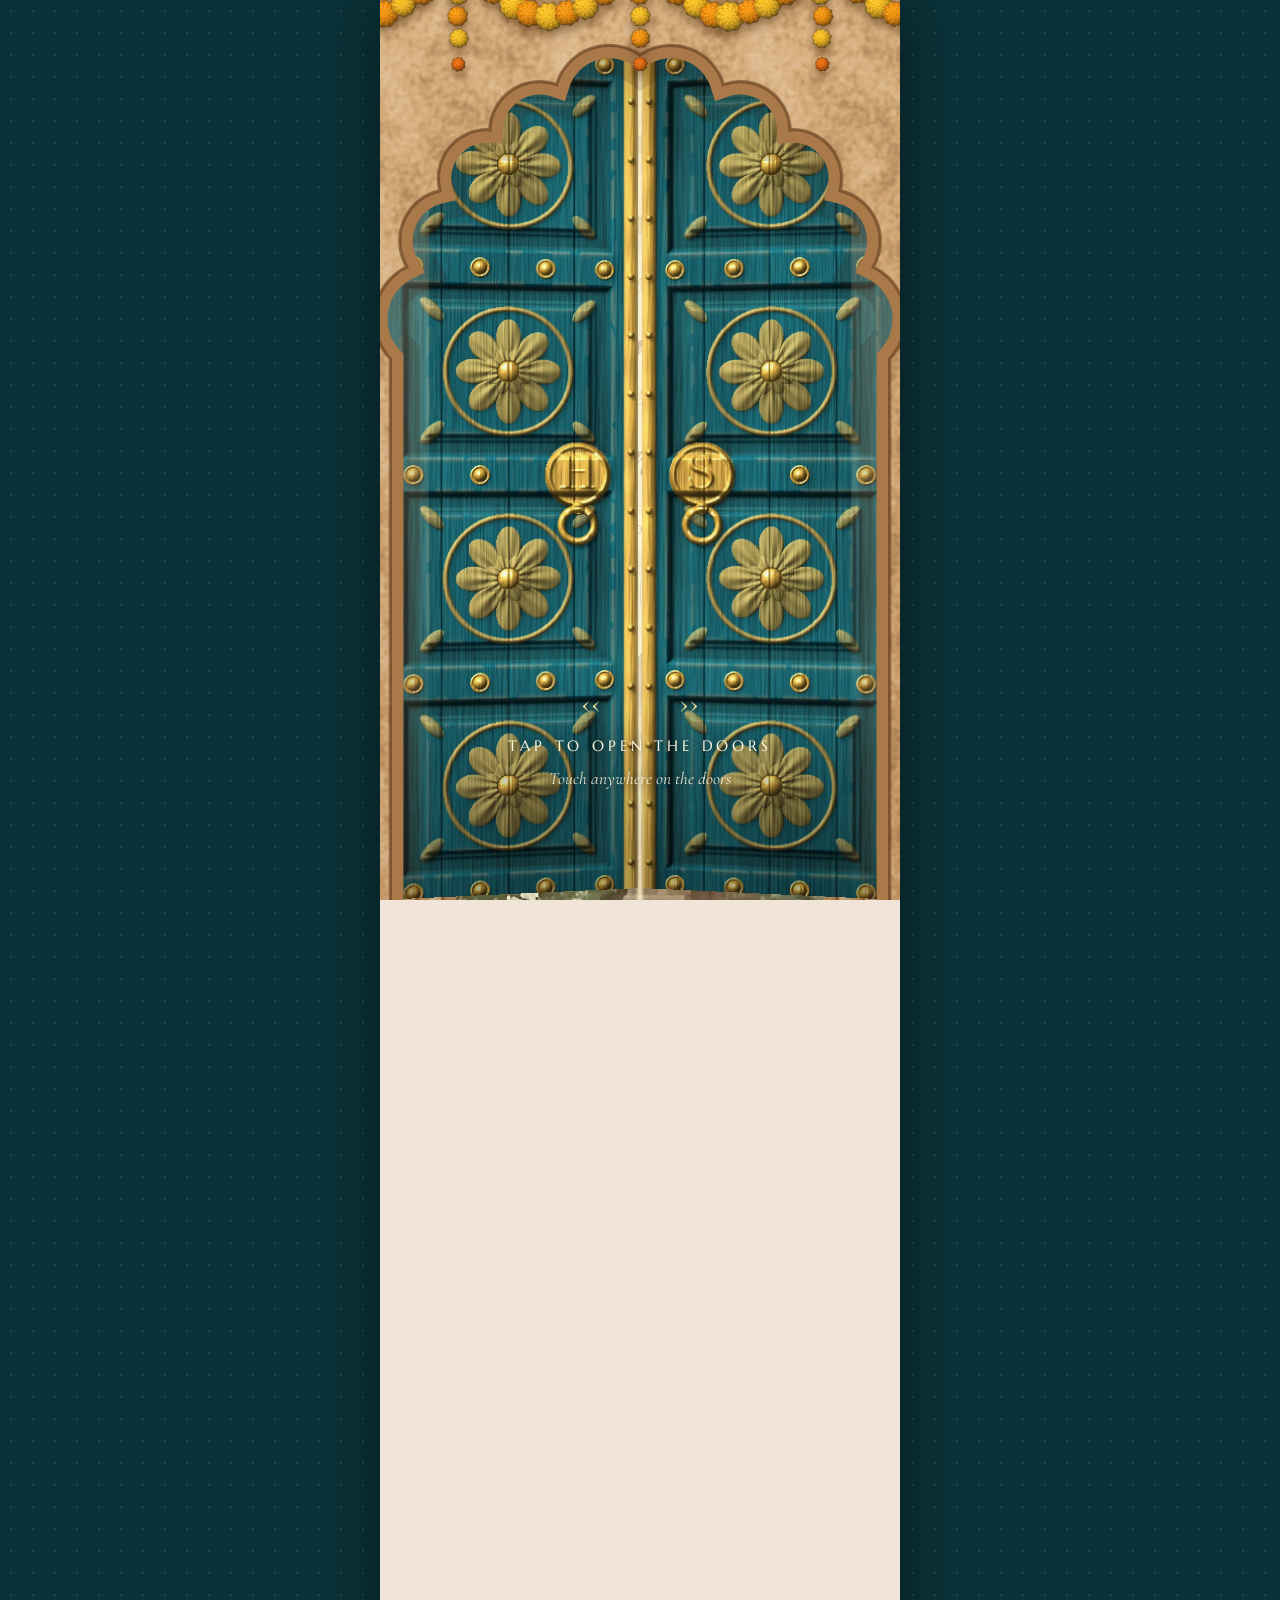
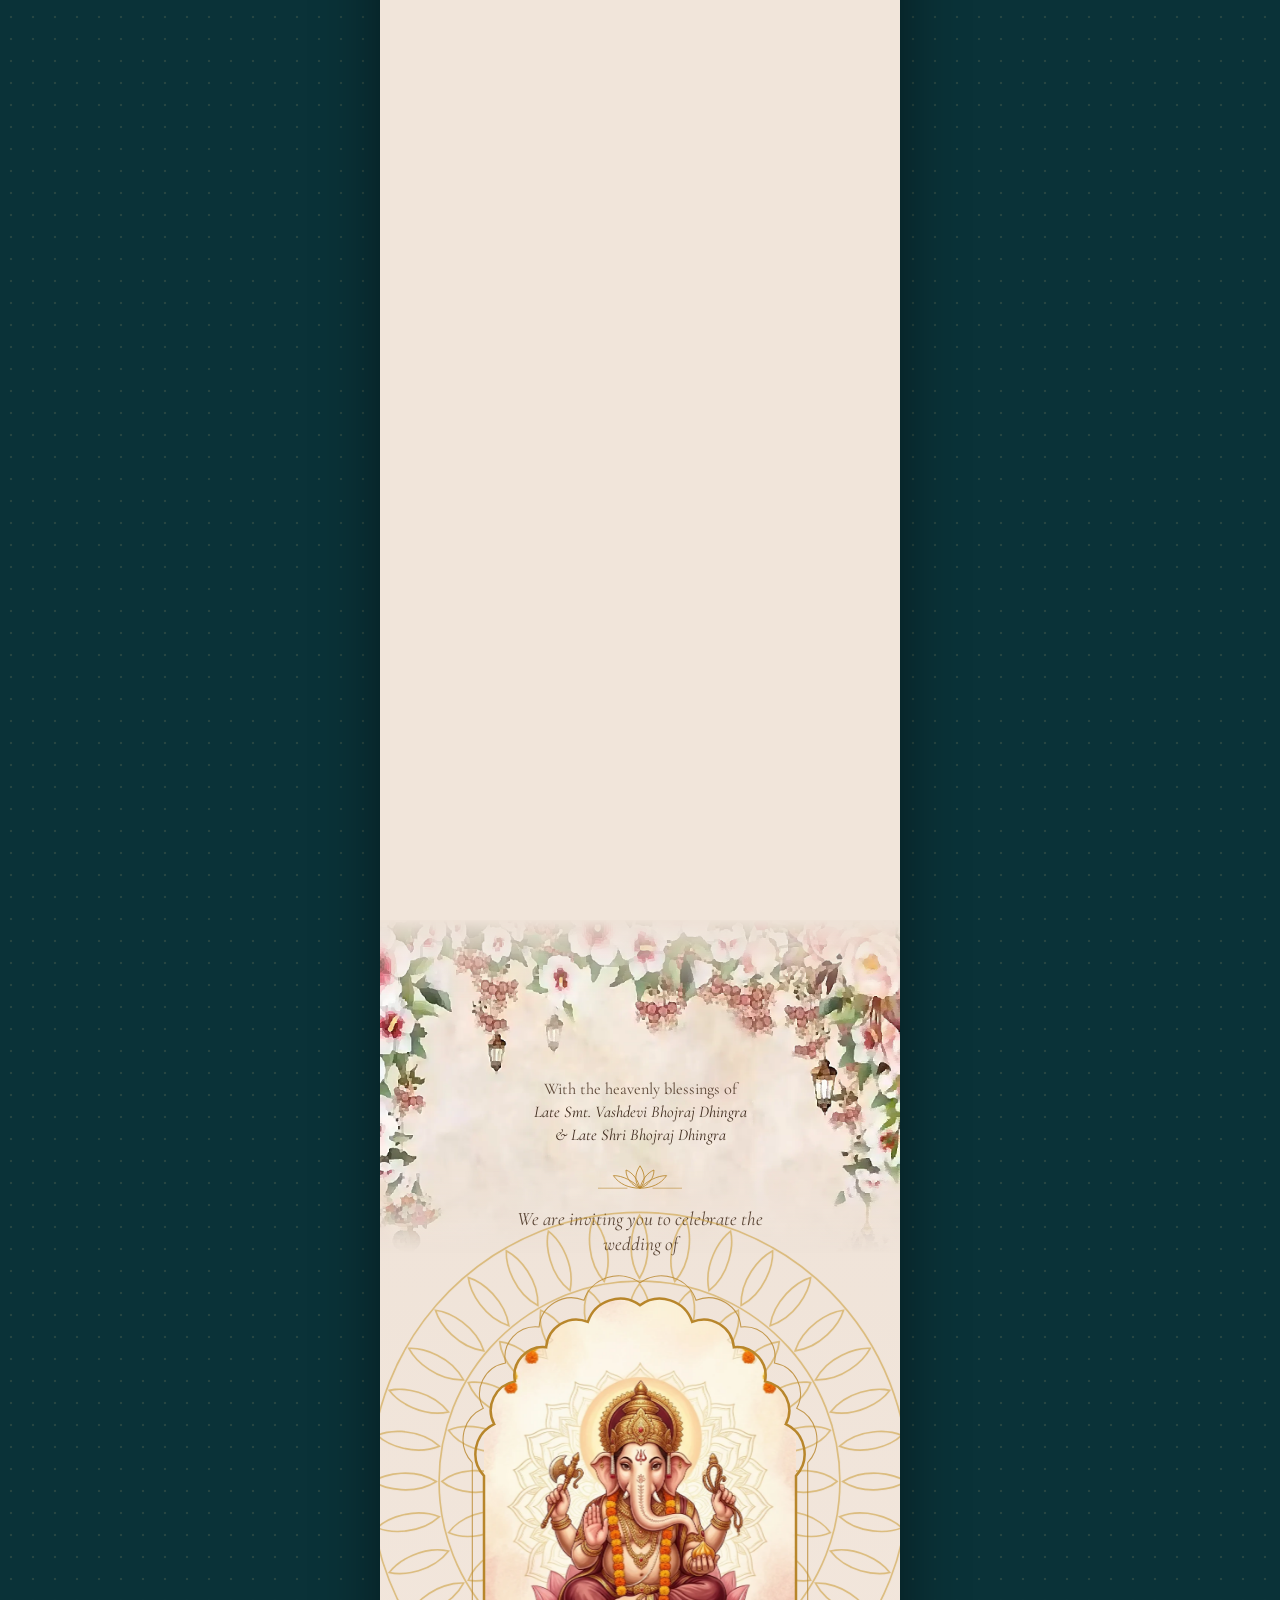
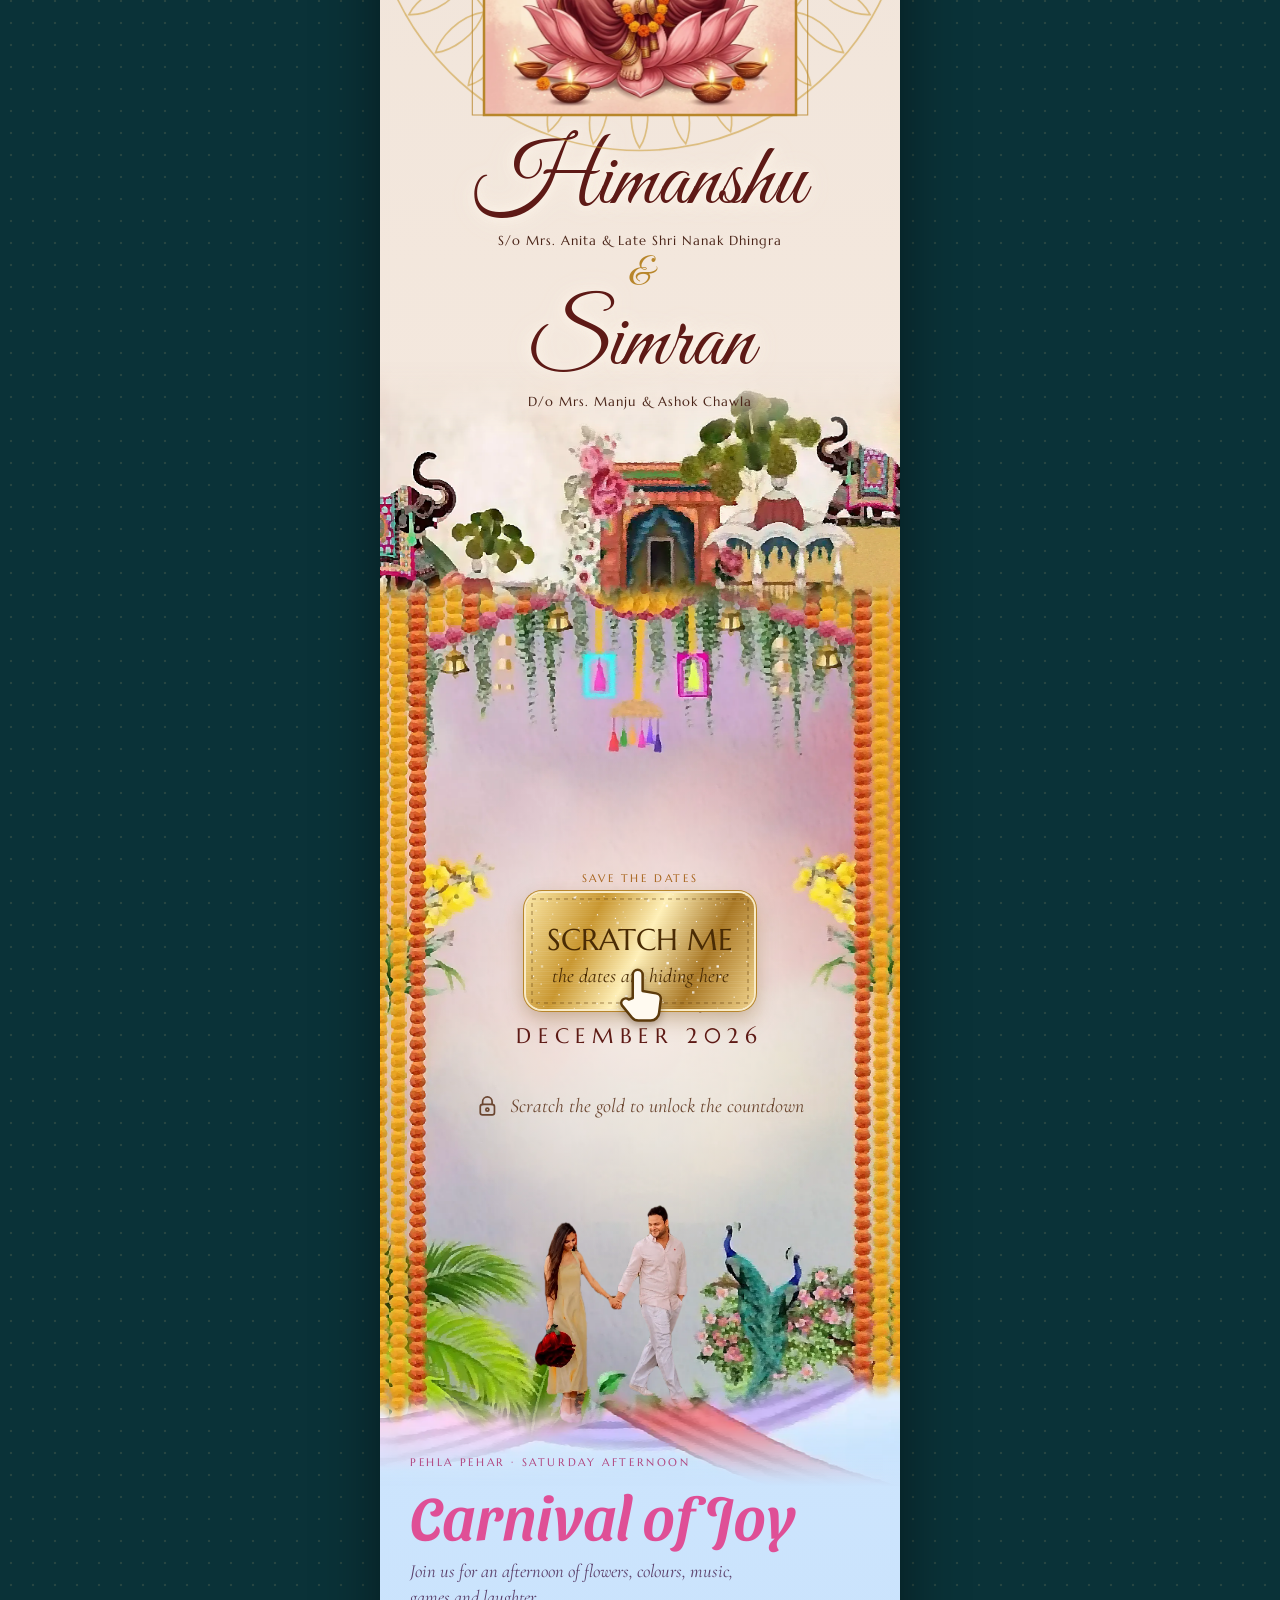
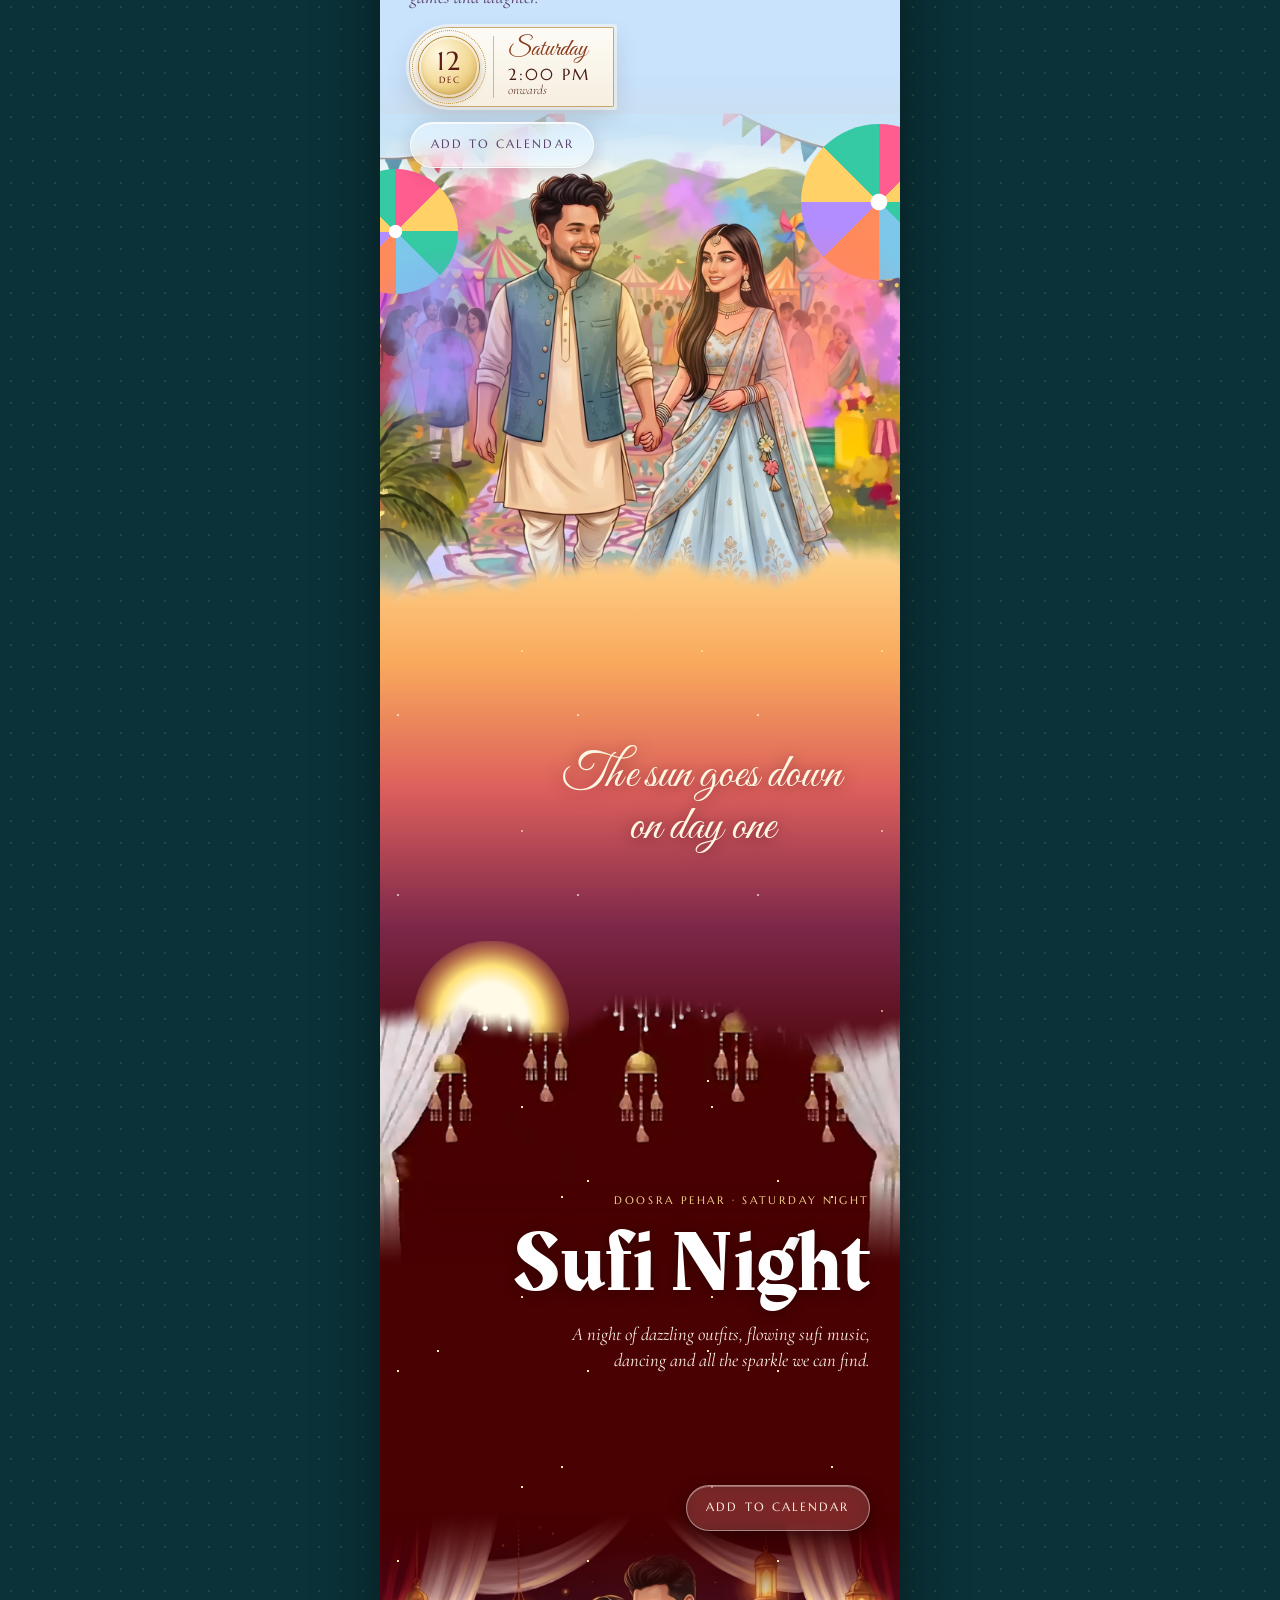
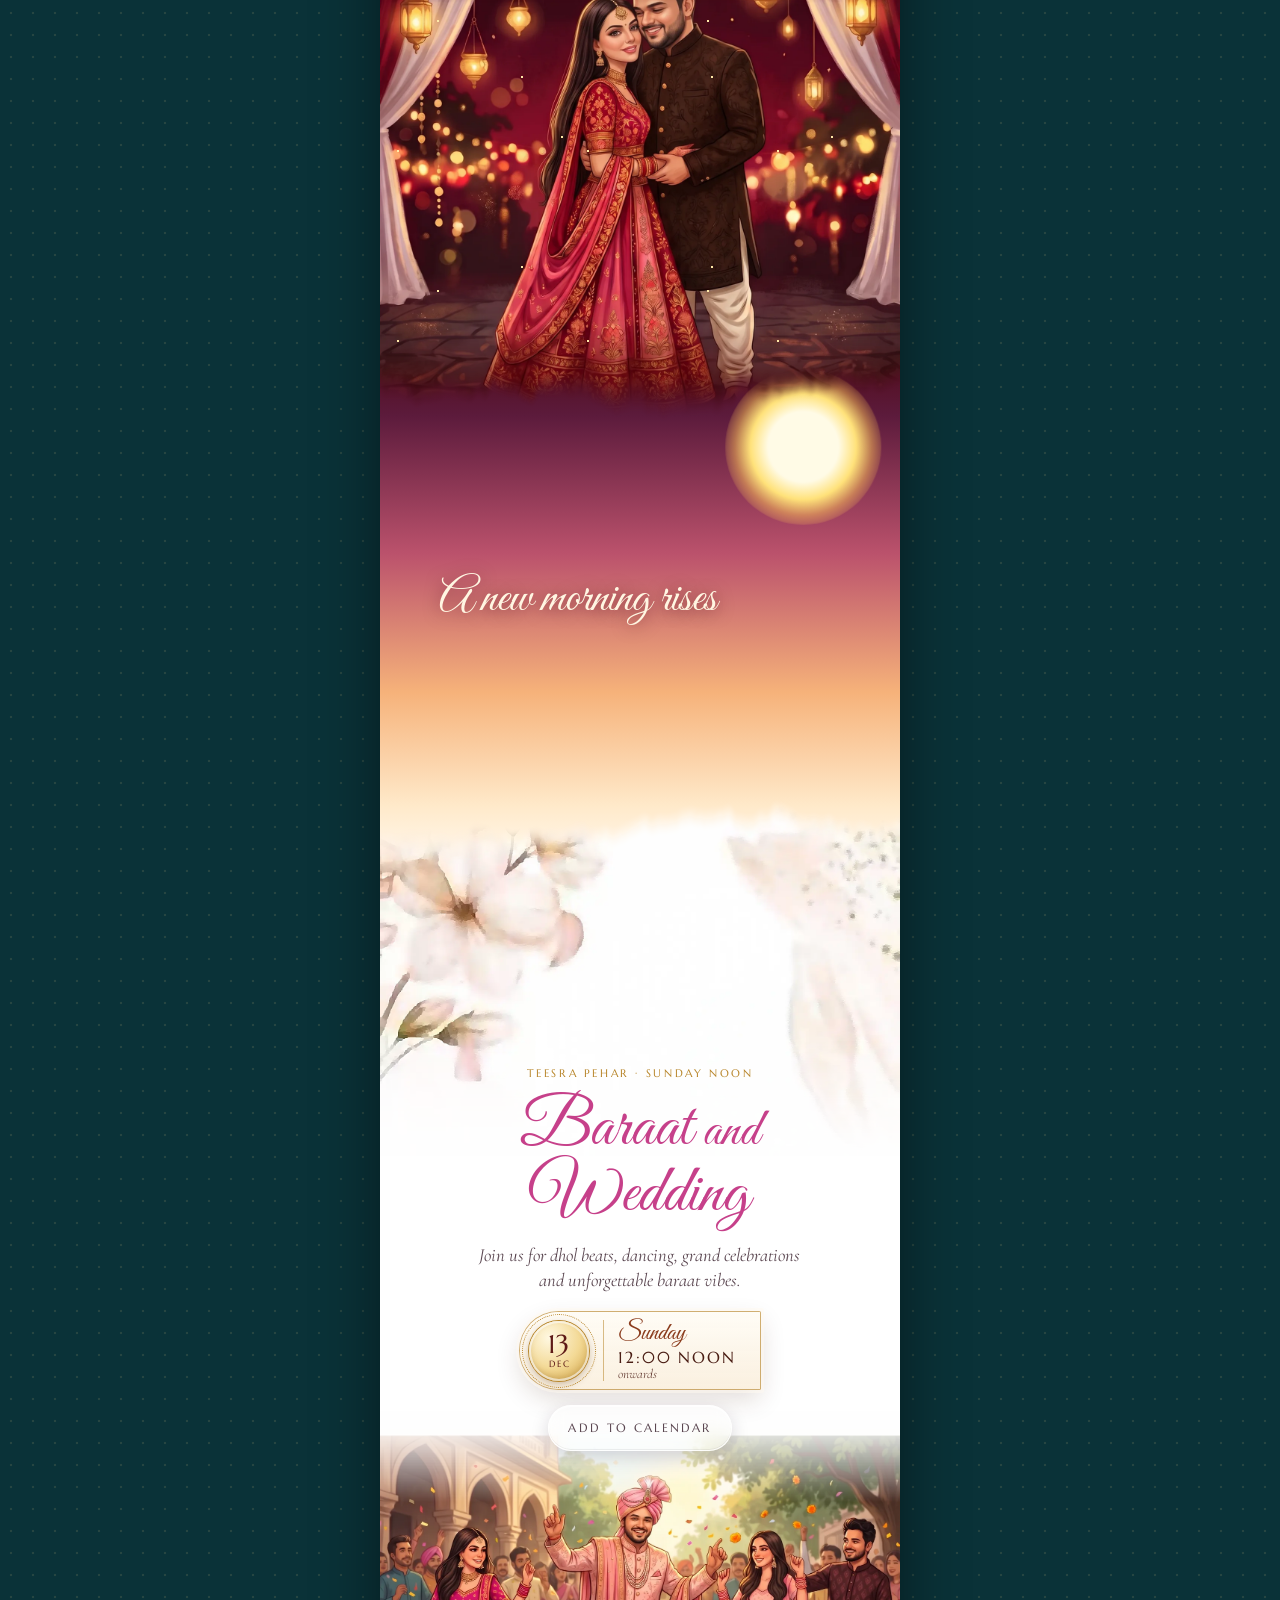
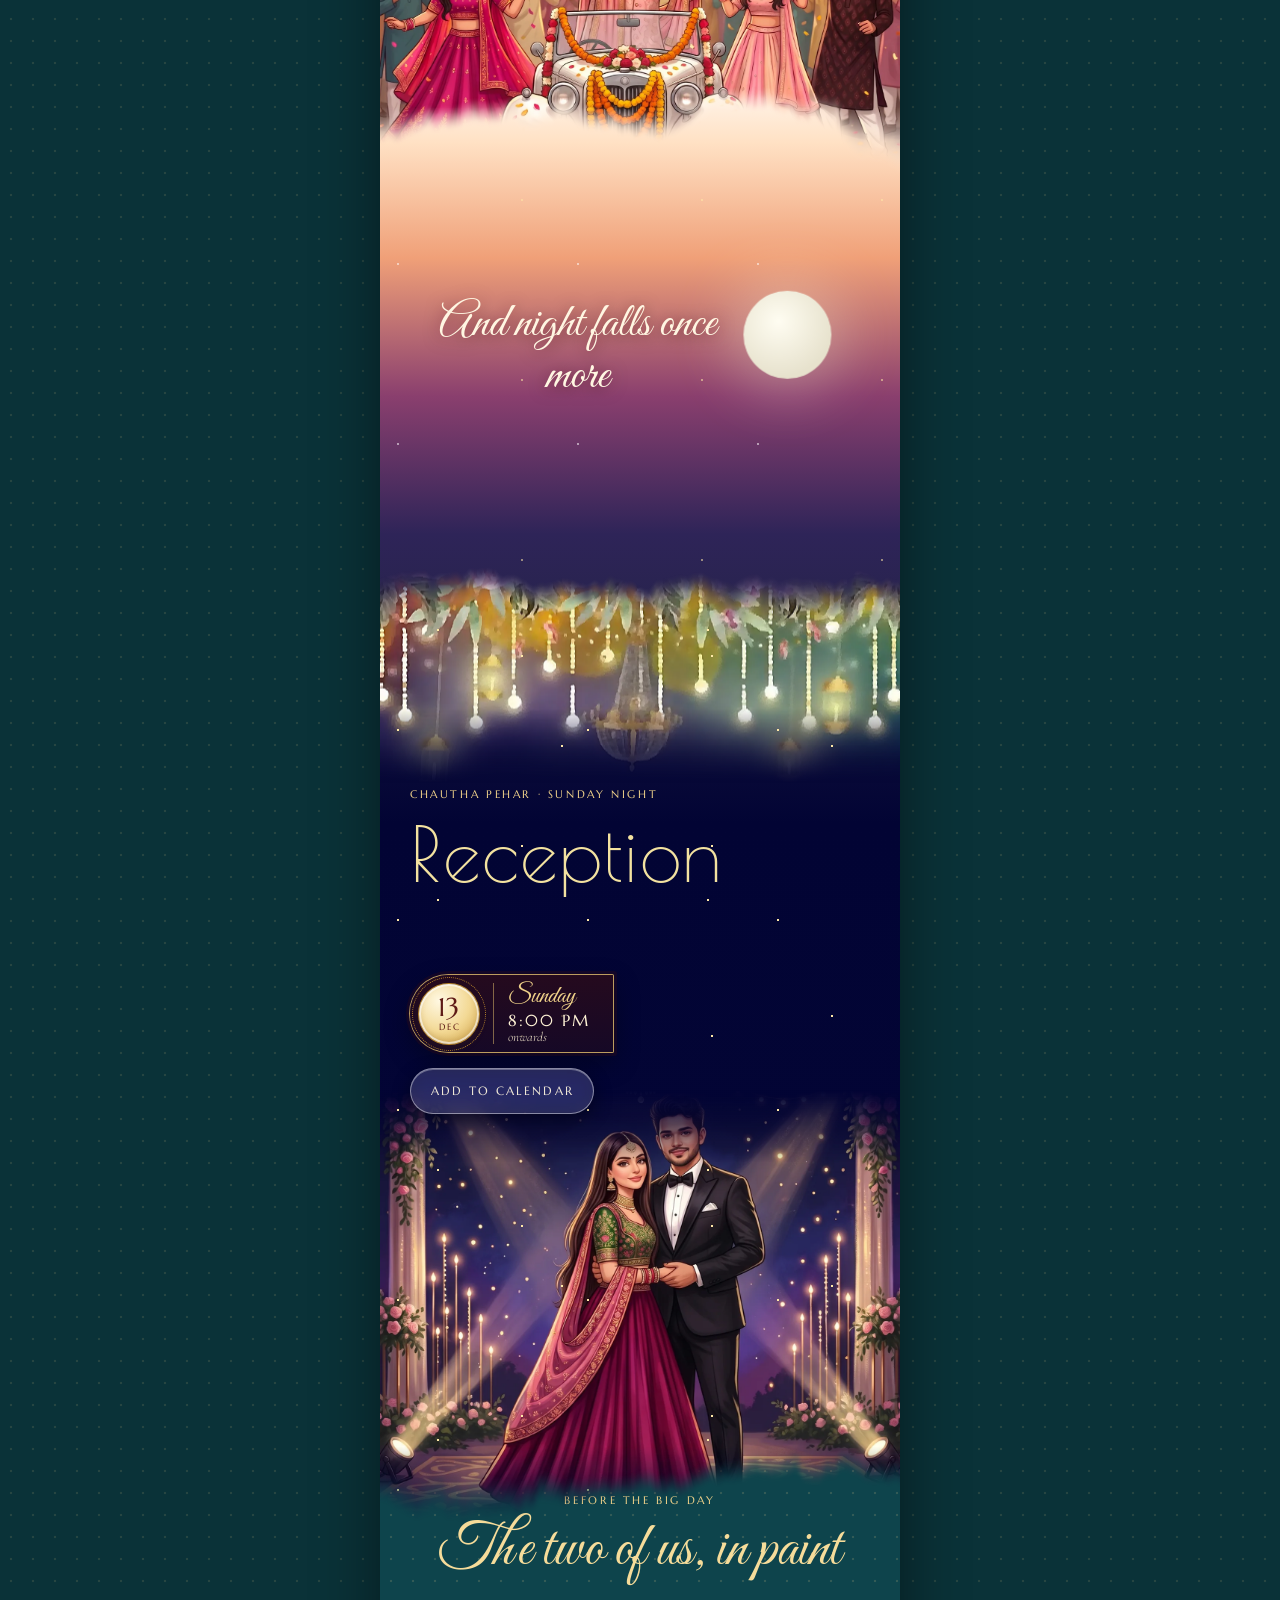
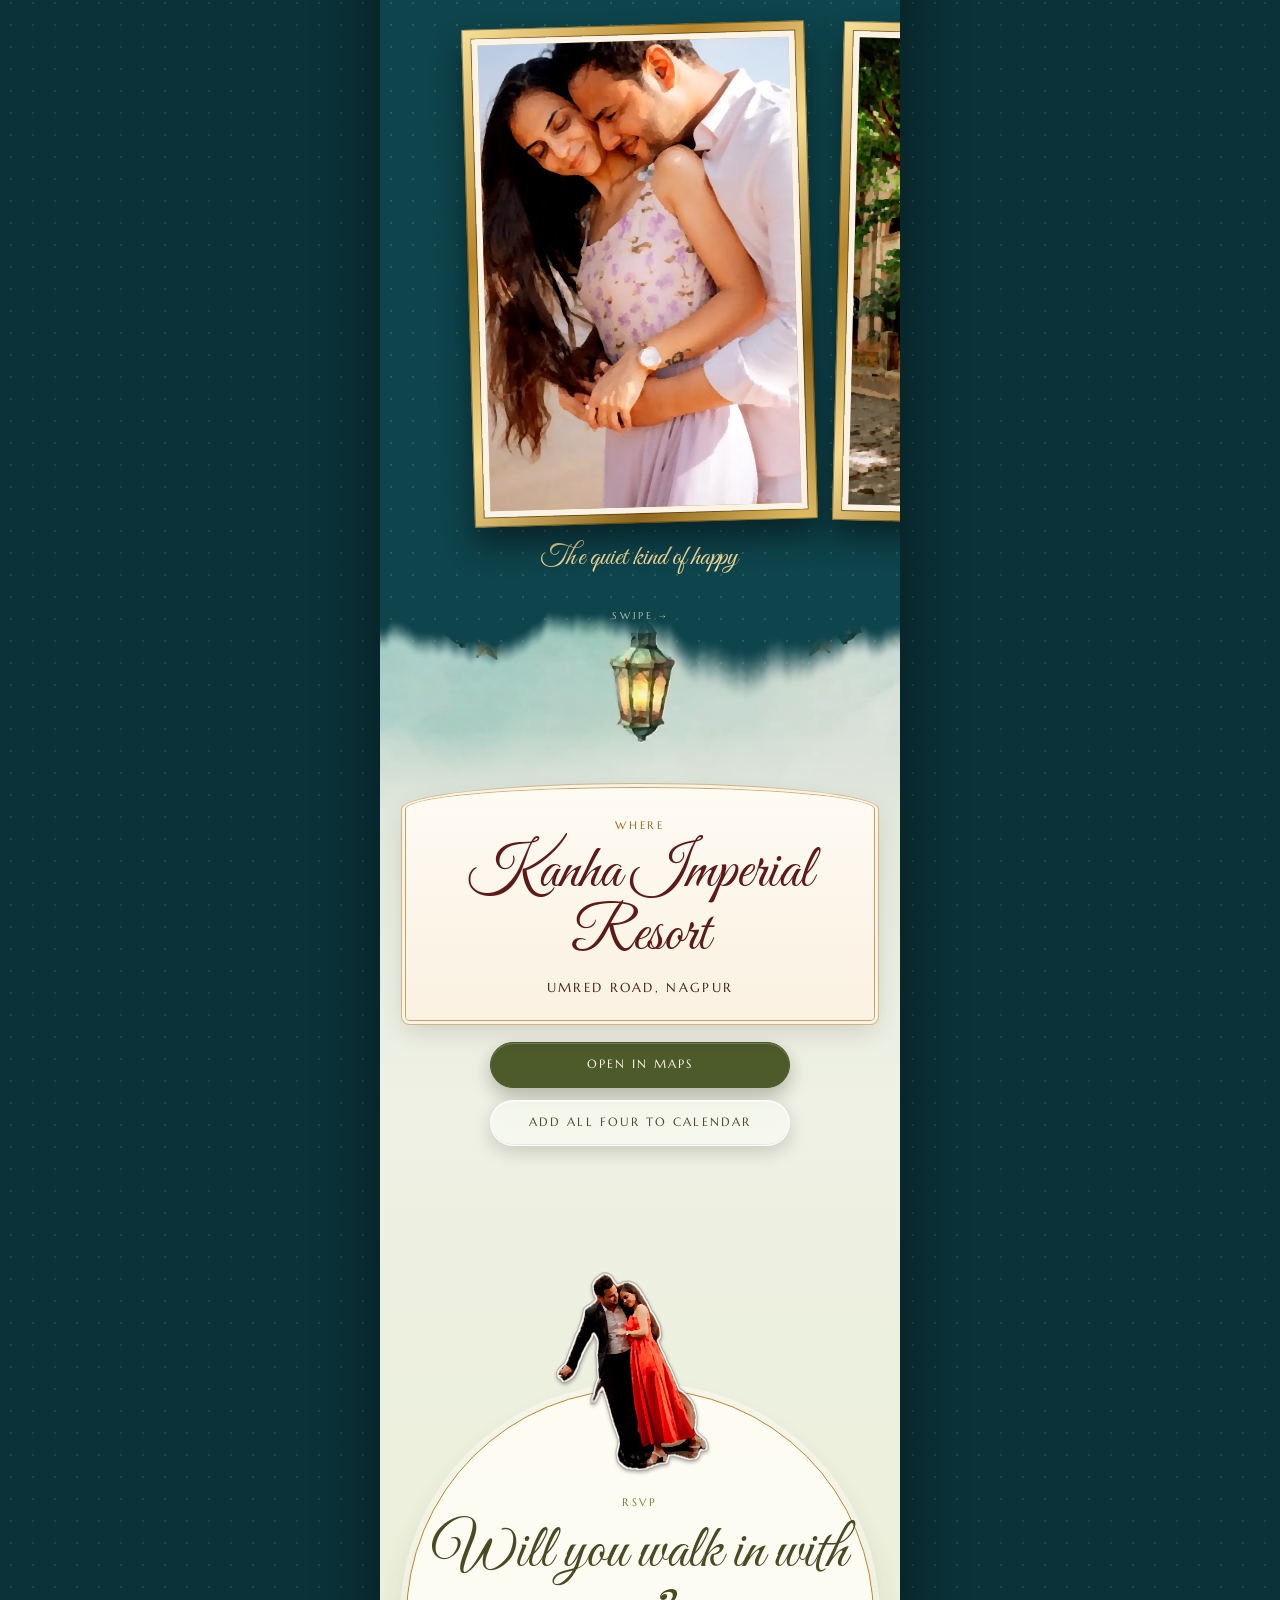
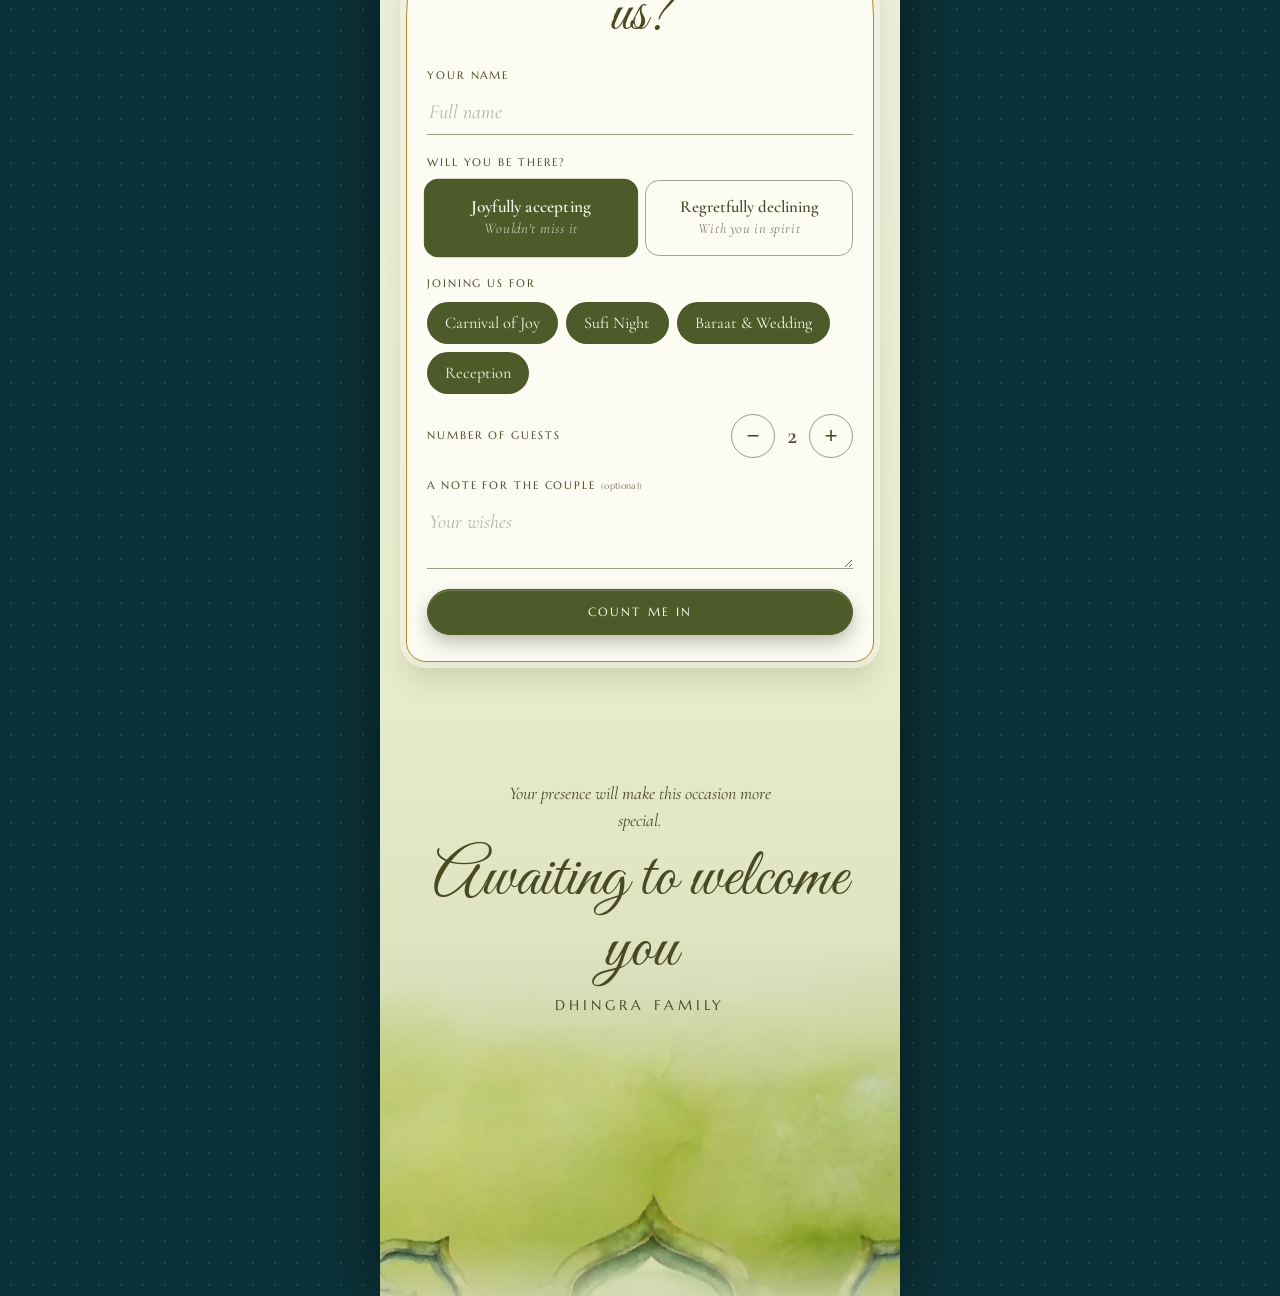
==== index.html @ b788050d "Use the user's chosen pictures for Sufi Night, Baraat and Carnival Reception stays on the slim versi" ====
<!doctype html>
<html lang="en">
<head>
<meta charset="utf-8">
<meta name="viewport" content="width=device-width, initial-scale=1, viewport-fit=cover">
<title>Himanshu &amp; Simran · 12–13 December 2026</title>
<meta name="description" content="Join us for the wedding of Himanshu and Simran, 12–13 December 2026, Kanha Imperial Resort, Nagpur.">
<meta name="theme-color" content="#0c3d44">
<meta property="og:title" content="Himanshu &amp; Simran are getting married">
<meta property="og:description" content="12–13 December 2026 · Kanha Imperial Resort, Nagpur">
<meta property="og:image" content="https://plainworkthings.github.io/himanshu-weds-simran/assets/share.jpg">
<meta property="og:image:width" content="1200">
<meta property="og:image:height" content="630">
<meta property="og:url" content="https://plainworkthings.github.io/himanshu-weds-simran/">
<meta property="og:type" content="website">
<meta name="robots" content="noindex">
<link rel="preconnect" href="https://fonts.googleapis.com">
<link rel="preconnect" href="https://fonts.gstatic.com" crossorigin>
<link rel="stylesheet" href="https://fonts.googleapis.com/css2?family=Cormorant+Garamond:ital,wght@0,400;0,500;0,600;1,400;1,500&family=Marcellus&family=Great+Vibes&display=swap">
<link rel="stylesheet" href="https://fonts.googleapis.com/css2?family=Yatra+One&text=%E0%A5%A5%20%E0%A4%B6%E0%A5%8D%E0%A4%B0%E0%A5%80%E0%A4%97%E0%A4%A3%E0%A5%87%E0%A4%B6%E0%A4%BE%E0%A4%AF%E0%A4%A8%E0%A4%AE%E0%A4%83&display=swap">
<link rel="stylesheet" href="https://fonts.googleapis.com/css2?family=Sansita+Swashed:wght@500&text=Carnival%20ofJy&display=swap">
<link rel="stylesheet" href="https://fonts.googleapis.com/css2?family=Rakkas&text=Sufi%20Night&display=swap">
<link rel="stylesheet" href="https://fonts.googleapis.com/css2?family=Poiret+One&text=Reception&display=swap">
<link rel="preload" as="image" href="assets/art/door-left.webp">
<link rel="preload" as="image" href="assets/art/door-right.webp">
<link rel="stylesheet" href="styles.css?v=23">
<script>document.documentElement.classList.add('js')</script>
</head>
<body>

<svg width="0" height="0" style="position:absolute" aria-hidden="true" focusable="false">
  <defs>
    <clipPath id="c-cusp5" clipPathUnits="objectBoundingBox"><path d="M0,1L0,0.425A0.1045,0.0784 0 0 1 0.0328,0.301A0.0946,0.0709 0 0 1 0.0992,0.198A0.0919,0.0689 0 0 1 0.1992,0.116A0.097,0.0727 0 0 1 0.3328,0.055A0.1088,0.0816 0 0 1 0.5,0.015A0.1088,0.0816 0 0 1 0.6672,0.055A0.097,0.0727 0 0 1 0.8008,0.116A0.0919,0.0689 0 0 1 0.9008,0.198A0.0946,0.0709 0 0 1 0.9672,0.301A0.1045,0.0784 0 0 1 1,0.425L1,1Z"/></clipPath>
    <path id="p-cusp5" vector-effect="non-scaling-stroke" d="M0,1L0,0.425A0.1045,0.0784 0 0 1 0.0328,0.301A0.0946,0.0709 0 0 1 0.0992,0.198A0.0919,0.0689 0 0 1 0.1992,0.116A0.097,0.0727 0 0 1 0.3328,0.055A0.1088,0.0816 0 0 1 0.5,0.015A0.1088,0.0816 0 0 1 0.6672,0.055A0.097,0.0727 0 0 1 0.8008,0.116A0.0919,0.0689 0 0 1 0.9008,0.198A0.0946,0.0709 0 0 1 0.9672,0.301A0.1045,0.0784 0 0 1 1,0.425L1,1Z"/>
    <symbol id="lotus" viewBox="0 0 120 40">
      <g fill="none" stroke="currentColor" stroke-width="1.2" stroke-linejoin="round">
        <path d="M60,4C68,16 68,28 60,36C52,28 52,16 60,4Z"/>
        <path d="M60,36C48,32 40,22 40,10C50,14 57,24 60,36Z"/><path d="M60,36C72,32 80,22 80,10C70,14 63,24 60,36Z"/>
        <path d="M60,36C44,36 30,30 22,18C36,18 50,26 60,36Z"/><path d="M60,36C76,36 90,30 98,18C84,18 70,26 60,36Z"/>
        <path d="M0,36H42M78,36H120" stroke-width=".8"/>
      </g>
    </symbol>
    <pattern id="p-stone" patternUnits="userSpaceOnUse" width="150" height="150"><image href="assets/art/stone.webp" width="150" height="150"/></pattern>
    <linearGradient id="g-wall1" x1="0" y1="0" x2="0" y2="1"><stop offset="0" stop-color="#d7ae7c"/><stop offset="1" stop-color="#c0915e"/></linearGradient>
    <linearGradient id="g-wall2" x1="0" y1="0" x2="0" y2="1"><stop offset="0" stop-color="#e2c093"/><stop offset="1" stop-color="#d0a574"/></linearGradient>
    <linearGradient id="g-wall3" x1="0" y1="0" x2="0" y2="1"><stop offset="0" stop-color="#eed5b0"/><stop offset="1" stop-color="#dfbd91"/></linearGradient>
  </defs>
</svg>

<audio id="song" src="assets/song.m4a" loop preload="none"></audio>
<button class="music" id="music" type="button" aria-label="Play music" aria-pressed="false" hidden>
  <span class="music__disc"></span>
  <span class="music__bars" aria-hidden="true"><i></i><i></i><i></i><i></i></span>
</button>

<div class="pehar-pill" id="pill" aria-hidden="true"><i class="pehar-pill__orb"></i><span id="pillText"></span></div>
<div class="burst" id="burst" aria-hidden="true"></div>

<main>

<!-- 1. The gateway -->
<header class="gate" id="gate">
  <div class="gate__stage">
    <img class="gate__plate" id="gatePlate" src="assets/art/hero.webp" width="928" height="1664" alt="" decoding="async" fetchpriority="high">
    <div class="gate__inner" id="gateInner">
      <p class="deva" lang="hi">॥ श्री गणेशाय नमः ॥</p>
      <h1 class="gate__names"><span>Himanshu</span><span class="amp">&amp;</span><span>Simran</span></h1>
      <p class="gate__date plaque">December 2026 · Nagpur</p>
      <p class="gate__scroll" id="gateScroll" aria-hidden="true">Scroll to walk in<span></span></p>
    </div>
    <svg class="gate__arch gate__arch--3" viewBox="0 0 400 800" preserveAspectRatio="xMidYMid slice" aria-hidden="true">
      <path class="gate__shade" d="M48,900L48,388A31.7,31.7 0 0 1 58,337.8A28.7,28.7 0 0 1 78.2,296.1A27.9,27.9 0 0 1 108.6,262.9A29.5,29.5 0 0 1 149.2,238.2A33.1,33.1 0 0 1 200,222A33.1,33.1 0 0 1 250.8,238.2A29.5,29.5 0 0 1 291.4,262.9A27.9,27.9 0 0 1 321.8,296.1A28.7,28.7 0 0 1 342,337.8A31.7,31.7 0 0 1 352,388L352,900"/>
      <path class="gate__soffit" d="M48,900L48,388A31.7,31.7 0 0 1 58,337.8A28.7,28.7 0 0 1 78.2,296.1A27.9,27.9 0 0 1 108.6,262.9A29.5,29.5 0 0 1 149.2,238.2A33.1,33.1 0 0 1 200,222A33.1,33.1 0 0 1 250.8,238.2A29.5,29.5 0 0 1 291.4,262.9A27.9,27.9 0 0 1 321.8,296.1A28.7,28.7 0 0 1 342,337.8A31.7,31.7 0 0 1 352,388L352,900"/>
      <path fill="url(#g-wall3)" fill-rule="evenodd" d="M-24,-24H424V824H-24Z M48,900L48,388A31.7,31.7 0 0 1 58,337.8A28.7,28.7 0 0 1 78.2,296.1A27.9,27.9 0 0 1 108.6,262.9A29.5,29.5 0 0 1 149.2,238.2A33.1,33.1 0 0 1 200,222A33.1,33.1 0 0 1 250.8,238.2A29.5,29.5 0 0 1 291.4,262.9A27.9,27.9 0 0 1 321.8,296.1A28.7,28.7 0 0 1 342,337.8A31.7,31.7 0 0 1 352,388L352,900Z"/>
      <path class="gate__stone" fill="url(#p-stone)" fill-rule="evenodd" d="M-24,-24H424V824H-24Z M48,900L48,388A31.7,31.7 0 0 1 58,337.8A28.7,28.7 0 0 1 78.2,296.1A27.9,27.9 0 0 1 108.6,262.9A29.5,29.5 0 0 1 149.2,238.2A33.1,33.1 0 0 1 200,222A33.1,33.1 0 0 1 250.8,238.2A29.5,29.5 0 0 1 291.4,262.9A27.9,27.9 0 0 1 321.8,296.1A28.7,28.7 0 0 1 342,337.8A31.7,31.7 0 0 1 352,388L352,900Z"/>
      <path class="gate__edge" d="M48,900L48,388A31.7,31.7 0 0 1 58,337.8A28.7,28.7 0 0 1 78.2,296.1A27.9,27.9 0 0 1 108.6,262.9A29.5,29.5 0 0 1 149.2,238.2A33.1,33.1 0 0 1 200,222A33.1,33.1 0 0 1 250.8,238.2A29.5,29.5 0 0 1 291.4,262.9A27.9,27.9 0 0 1 321.8,296.1A28.7,28.7 0 0 1 342,337.8A31.7,31.7 0 0 1 352,388L352,900"/>
    </svg>
    <svg class="gate__arch gate__arch--2" viewBox="0 0 400 800" preserveAspectRatio="xMidYMid slice" aria-hidden="true">
      <path class="gate__shade" d="M28,900L28,360A38.1,38.1 0 0 1 39.3,299.5A34.2,34.2 0 0 1 62.1,249.3A32.7,32.7 0 0 1 96.5,209.3A33.9,33.9 0 0 1 142.5,179.5A37.7,37.7 0 0 1 200,160A37.7,37.7 0 0 1 257.5,179.5A33.9,33.9 0 0 1 303.5,209.3A32.7,32.7 0 0 1 337.9,249.3A34.2,34.2 0 0 1 360.7,299.5A38.1,38.1 0 0 1 372,360L372,900"/>
      <path class="gate__soffit" d="M28,900L28,360A38.1,38.1 0 0 1 39.3,299.5A34.2,34.2 0 0 1 62.1,249.3A32.7,32.7 0 0 1 96.5,209.3A33.9,33.9 0 0 1 142.5,179.5A37.7,37.7 0 0 1 200,160A37.7,37.7 0 0 1 257.5,179.5A33.9,33.9 0 0 1 303.5,209.3A32.7,32.7 0 0 1 337.9,249.3A34.2,34.2 0 0 1 360.7,299.5A38.1,38.1 0 0 1 372,360L372,900"/>
      <path fill="url(#g-wall2)" fill-rule="evenodd" d="M-24,-24H424V824H-24Z M28,900L28,360A38.1,38.1 0 0 1 39.3,299.5A34.2,34.2 0 0 1 62.1,249.3A32.7,32.7 0 0 1 96.5,209.3A33.9,33.9 0 0 1 142.5,179.5A37.7,37.7 0 0 1 200,160A37.7,37.7 0 0 1 257.5,179.5A33.9,33.9 0 0 1 303.5,209.3A32.7,32.7 0 0 1 337.9,249.3A34.2,34.2 0 0 1 360.7,299.5A38.1,38.1 0 0 1 372,360L372,900Z"/>
      <path class="gate__stone" fill="url(#p-stone)" fill-rule="evenodd" d="M-24,-24H424V824H-24Z M28,900L28,360A38.1,38.1 0 0 1 39.3,299.5A34.2,34.2 0 0 1 62.1,249.3A32.7,32.7 0 0 1 96.5,209.3A33.9,33.9 0 0 1 142.5,179.5A37.7,37.7 0 0 1 200,160A37.7,37.7 0 0 1 257.5,179.5A33.9,33.9 0 0 1 303.5,209.3A32.7,32.7 0 0 1 337.9,249.3A34.2,34.2 0 0 1 360.7,299.5A38.1,38.1 0 0 1 372,360L372,900Z"/>
      <path class="gate__edge" d="M28,900L28,360A38.1,38.1 0 0 1 39.3,299.5A34.2,34.2 0 0 1 62.1,249.3A32.7,32.7 0 0 1 96.5,209.3A33.9,33.9 0 0 1 142.5,179.5A37.7,37.7 0 0 1 200,160A37.7,37.7 0 0 1 257.5,179.5A33.9,33.9 0 0 1 303.5,209.3A32.7,32.7 0 0 1 337.9,249.3A34.2,34.2 0 0 1 360.7,299.5A38.1,38.1 0 0 1 372,360L372,900"/>
    </svg>

    <div class="doors" id="doors" aria-hidden="true">
      <div class="doors__light" id="doorLight"><span class="doors__rays"></span><span class="doors__glow"></span></div>
      <div class="door door--l" id="doorL"><img src="assets/art/door-left.webp" width="520" height="1766" alt=""><span class="door__shade"></span><span class="door__sheen"></span></div>
      <div class="door door--r" id="doorR"><img src="assets/art/door-right.webp" width="520" height="1766" alt=""><span class="door__shade"></span><span class="door__sheen"></span></div>
      <span class="doors__seam" id="doorSeam"></span>
    </div>

    <svg class="gate__arch gate__arch--1" viewBox="0 0 400 800" preserveAspectRatio="xMidYMid slice" aria-hidden="true">
      <path class="gate__shade" d="M8,900L8,330A44.6,44.6 0 0 1 20.6,259.2A39.7,39.7 0 0 1 46.1,200.5A37.5,37.5 0 0 1 84.5,153.7A38.4,38.4 0 0 1 135.8,118.8A42.3,42.3 0 0 1 200,96A42.3,42.3 0 0 1 264.2,118.8A38.4,38.4 0 0 1 315.5,153.7A37.5,37.5 0 0 1 353.9,200.5A39.7,39.7 0 0 1 379.4,259.2A44.6,44.6 0 0 1 392,330L392,900"/>
      <path class="gate__soffit" d="M8,900L8,330A44.6,44.6 0 0 1 20.6,259.2A39.7,39.7 0 0 1 46.1,200.5A37.5,37.5 0 0 1 84.5,153.7A38.4,38.4 0 0 1 135.8,118.8A42.3,42.3 0 0 1 200,96A42.3,42.3 0 0 1 264.2,118.8A38.4,38.4 0 0 1 315.5,153.7A37.5,37.5 0 0 1 353.9,200.5A39.7,39.7 0 0 1 379.4,259.2A44.6,44.6 0 0 1 392,330L392,900"/>
      <path fill="url(#g-wall1)" fill-rule="evenodd" d="M-24,-24H424V824H-24Z M8,900L8,330A44.6,44.6 0 0 1 20.6,259.2A39.7,39.7 0 0 1 46.1,200.5A37.5,37.5 0 0 1 84.5,153.7A38.4,38.4 0 0 1 135.8,118.8A42.3,42.3 0 0 1 200,96A42.3,42.3 0 0 1 264.2,118.8A38.4,38.4 0 0 1 315.5,153.7A37.5,37.5 0 0 1 353.9,200.5A39.7,39.7 0 0 1 379.4,259.2A44.6,44.6 0 0 1 392,330L392,900Z"/>
      <path class="gate__stone" fill="url(#p-stone)" fill-rule="evenodd" d="M-24,-24H424V824H-24Z M8,900L8,330A44.6,44.6 0 0 1 20.6,259.2A39.7,39.7 0 0 1 46.1,200.5A37.5,37.5 0 0 1 84.5,153.7A38.4,38.4 0 0 1 135.8,118.8A42.3,42.3 0 0 1 200,96A42.3,42.3 0 0 1 264.2,118.8A38.4,38.4 0 0 1 315.5,153.7A37.5,37.5 0 0 1 353.9,200.5A39.7,39.7 0 0 1 379.4,259.2A44.6,44.6 0 0 1 392,330L392,900Z"/>
      <path class="gate__edge" d="M8,900L8,330A44.6,44.6 0 0 1 20.6,259.2A39.7,39.7 0 0 1 46.1,200.5A37.5,37.5 0 0 1 84.5,153.7A38.4,38.4 0 0 1 135.8,118.8A42.3,42.3 0 0 1 200,96A42.3,42.3 0 0 1 264.2,118.8A38.4,38.4 0 0 1 315.5,153.7A37.5,37.5 0 0 1 353.9,200.5A39.7,39.7 0 0 1 379.4,259.2A44.6,44.6 0 0 1 392,330L392,900"/>
      <image href="assets/art/toran.webp" x="-80" y="-8" width="560" height="165" preserveAspectRatio="none"/>
    </svg>

    <!-- The lock: push the doors and they swing open -->
    <div class="knock" id="knock">
      <p class="knock__hint" id="knockHint"><span class="knock__arrows" aria-hidden="true"><i>‹‹</i><i>››</i></span><b>Tap to open the doors</b><small>Touch anywhere on the doors</small></p>
      <button class="knock__skip" id="knockSkip" type="button">Open the doors</button>
    </div>
  </div>
</header>

<!-- 2. The couple -->
<section class="page page--floral" id="couple">
  <img class="page__top" data-strip="top" src="assets/art/floral-top.webp" width="928" height="599" alt="" decoding="async">
  <div class="page__fx" aria-hidden="true"><span class="petal p1"></span><span class="petal p3"></span><span class="petal p5"></span><span class="petal p7"></span></div>
  <div class="page__body">
    <p class="bless" data-reveal>With the heavenly blessings of<br><em>Late Smt. Vashdevi Bhojraj Dhingra<br>&amp; Late Shri Bhojraj Dhingra</em></p>
    <svg class="lotus" data-reveal aria-hidden="true"><use href="#lotus"/></svg>
    <p class="eyebrow" data-reveal>We are inviting you to celebrate the wedding of</p>

    <figure class="portrait" data-reveal>
      <svg class="portrait__mandala" id="mandala" viewBox="-100 -100 200 200" aria-hidden="true"></svg>
      <div class="portrait__clip" style="clip-path:url(#c-cusp5)">
        <img data-drift class="portrait__ganesha" src="assets/art/ganesha.webp" width="765" height="1024" loading="lazy" decoding="async" alt="A painting of Lord Ganesha seated on a lotus, with marigolds and diyas">
      </div>
      <svg class="portrait__line" viewBox="0 0 1 1" preserveAspectRatio="none" aria-hidden="true"><use href="#p-cusp5"/></svg>
      <svg class="portrait__line portrait__line--outer" viewBox="0 0 1 1" preserveAspectRatio="none" aria-hidden="true"><use href="#p-cusp5"/></svg>
    </figure>

    <div class="names">
      <div data-reveal><h2 class="name">Himanshu</h2><p class="parents">S/o Mrs. Anita &amp; Late Shri Nanak Dhingra</p></div>
      <p class="amp amp--big" data-reveal aria-hidden="true">&amp;</p>
      <div data-reveal><h2 class="name">Simran</h2><p class="parents">D/o Mrs. Manju &amp; Ashok Chawla</p></div>
    </div>
  </div>
  <img class="page__bottom" data-strip="bottom" src="assets/art/floral-bottom.webp" width="928" height="500" alt="Illustration of a painted haveli with decorated elephants" loading="lazy" decoding="async">
</section>

<!-- 3. The date -->
<section class="page page--date" id="date">
  <img class="date__plate" src="assets/art/date.webp" width="928" height="1664" alt="Illustration of a marigold-draped gateway with a peacock in the garden" loading="lazy" decoding="async">
  <div class="date__body">
    <p class="kicker" data-reveal>Save the dates</p>
    <div class="scratch" id="scratch" data-reveal>
      <p class="date__big"><span>12</span><i>·</i><span>13</span></p>
      <canvas class="scratch__foil" id="foil" aria-label="Scratch the gold to reveal the dates" role="button" tabindex="0"></canvas>
      <span class="scratch__shine" aria-hidden="true"></span>
      <svg class="scratch__hand" viewBox="0 0 48 48" aria-hidden="true"><path d="M19 27V10.5a3.5 3.5 0 0 1 7 0V22l9.6 1.7a4 4 0 0 1 3.3 4.4l-1.2 9.4A6 6 0 0 1 31.8 43H23a6 6 0 0 1-4.6-2.2l-6.9-8.4a3.2 3.2 0 0 1 4.7-4.3z"/></svg>
    </div>
    <p class="date__month" data-reveal>December 2026</p>
    <div class="unlock" data-reveal>
      <p class="unlock__teaser" id="unlockTeaser"><svg viewBox="0 0 24 24" aria-hidden="true"><path d="M7 10V7a5 5 0 0 1 10 0v3"/><rect x="4.5" y="10" width="15" height="11" rx="2.5"/><circle cx="12" cy="15.5" r="1.6"/></svg>Scratch the gold to unlock the countdown</p>
      <div class="countdown" id="countdown" aria-label="Time until the celebrations begin">
        <div><b id="cdD">--</b><span>days</span></div>
        <div><b id="cdH">--</b><span>hrs</span></div>
        <div><b id="cdM">--</b><span>min</span></div>
        <div><b id="cdS">--</b><span>sec</span></div>
      </div>
    </div>
  </div>
  <img class="doll doll--walk" id="walker" src="assets/art/couple-walk.webp?v=2" width="692" height="946" loading="lazy" decoding="async" alt="Himanshu and Simran walking hand in hand">
</section>

<!-- 4. Carnival of Joy -->
<section class="page page--carnival" id="carnival" data-pill="Sat 12 Dec · 2:00 pm">
  <img class="page__top" data-strip="top" src="assets/art/carnival-top.webp" width="928" height="282" alt="" loading="lazy" decoding="async">
  <div class="page__body">
    <p class="kicker" data-reveal>Pehla Pehar · Saturday afternoon</p>
    <h2 class="title title--carnival" data-reveal data-split>Carnival of Joy</h2>
    <p class="blurb" data-reveal>Join us for an afternoon of flowers, colours, music, games and laughter.</p>
    <p class="when" data-reveal aria-label="12 December, Saturday, 2:00 pm onwards"><span class="when__seal" aria-hidden="true"><b>12</b><small>Dec</small></span><span class="when__info" aria-hidden="true"><em>Saturday</em><strong>2:00 pm</strong><small>onwards</small></span></p>
    <a class="btn" href="calendar/carnival.ics" data-reveal>Add to calendar</a>
  </div>
  <div class="page__art">
    <img class="page__bottom" data-strip="bottom" src="assets/art/carnival-bottom.webp?v=5" width="928" height="999" alt="Illustration of the couple walking into a meadow carnival of tents, pinwheels and colour" loading="lazy" decoding="async">
    <div class="page__fx" aria-hidden="true">
      <span class="pinwheel pinwheel--1"></span><span class="pinwheel pinwheel--2"></span>
      <span class="gulal gulal--1"></span><span class="gulal gulal--2"></span><span class="gulal gulal--3"></span>
    </div>
  </div>
</section>

<!-- The sky keeps time: day one turns to night -->
<div class="turn turn--dusk" data-turn="set"><span class="turn__stars" aria-hidden="true"></span><span class="turn__orb" aria-hidden="true"></span><p class="turn__text">The sun goes down on day one</p></div>

<!-- 5. Sufi Night -->
<section class="page page--sufi" id="sufi" data-pill="Sat 12 Dec · 8:00 pm" data-dark>
  <img class="page__top" data-strip="top" src="assets/art/sufi-top.webp" width="928" height="565" alt="" loading="lazy" decoding="async">
  <div class="page__fx" aria-hidden="true"><span class="sparkle"></span><span class="sparkle sparkle--b"></span></div>
  <div class="page__body">
    <p class="kicker" data-reveal>Doosra Pehar · Saturday night</p>
    <h2 class="title title--sufi" data-reveal data-split>Sufi Night</h2>
    <p class="blurb" data-reveal>A night of dazzling outfits, flowing sufi music, dancing and all the sparkle we can find.</p>
    <p class="when" data-reveal aria-label="12 December, Saturday, 8:00 pm onwards"><span class="when__seal" aria-hidden="true"><b>12</b><small>Dec</small></span><span class="when__info" aria-hidden="true"><em>Saturday</em><strong>8:00 pm</strong><small>onwards</small></span></p>
    <a class="btn" href="calendar/sufi-night.ics" data-reveal>Add to calendar</a>
  </div>
  <img class="page__bottom" data-strip="bottom" src="assets/art/sufi-bottom.webp?v=5" width="928" height="932" alt="Illustration of the couple in a red lehenga and dark sherwani" loading="lazy" decoding="async">
</section>

<!-- The sky keeps time: a new morning -->
<div class="turn turn--dawn" data-turn="rise"><span class="turn__orb" aria-hidden="true"></span><p class="turn__text">A new morning rises</p></div>

<!-- 6. Baraat and Wedding -->
<section class="page page--baraat" id="wedding" data-pill="Sun 13 Dec · 12:00 noon">
  <img class="page__top" data-strip="top" src="assets/art/baraat-top.webp" width="928" height="698" alt="" loading="lazy" decoding="async">
  <div class="page__fx" aria-hidden="true"><span class="petal p1"></span><span class="petal p2"></span><span class="petal p3"></span><span class="petal p4"></span><span class="petal p5"></span><span class="petal p6"></span><span class="petal p7"></span><span class="petal p8"></span></div>
  <div class="page__body">
    <p class="kicker" data-reveal>Teesra Pehar · Sunday noon</p>
    <h2 class="title title--baraat" data-reveal>Baraat <em>and</em> Wedding</h2>
    <p class="blurb" data-reveal>Join us for dhol beats, dancing, grand celebrations and unforgettable baraat vibes.</p>
    <p class="when" data-reveal aria-label="13 December, Sunday, 12 noon onwards"><span class="when__seal" aria-hidden="true"><b>13</b><small>Dec</small></span><span class="when__info" aria-hidden="true"><em>Sunday</em><strong>12:00 noon</strong><small>onwards</small></span></p>
    <a class="btn" href="calendar/wedding.ics" data-reveal>Add to calendar</a>
  </div>
  <img class="page__bottom" data-strip="bottom" src="assets/art/baraat-bottom.webp?v=5" width="928" height="666" alt="Illustration of the baraat dancing around a flower-decked vintage car" loading="lazy" decoding="async">
</section>

<!-- The sky keeps time: night falls again -->
<div class="turn turn--night" data-turn="moon"><span class="turn__stars" aria-hidden="true"></span><span class="turn__orb turn__orb--moon" aria-hidden="true"></span><p class="turn__text">And night falls once more</p></div>

<!-- 7. Reception -->
<section class="page page--reception" id="reception" data-pill="Sun 13 Dec · 8:00 pm" data-dark>
  <img class="page__top" data-strip="top" src="assets/art/reception-top.webp" width="928" height="515" alt="" loading="lazy" decoding="async">
  <div class="page__fx" aria-hidden="true"><span class="sparkle"></span><span class="sparkle sparkle--b"></span></div>
  <div class="page__body">
    <p class="kicker" data-reveal>Chautha Pehar · Sunday night</p>
    <h2 class="title title--reception" data-reveal data-split>Reception</h2>
    <p class="blurb" data-reveal>Join us for an evening of elegance, love, heartfelt moments and beautiful celebrations.</p>
    <p class="when" data-reveal aria-label="13 December, Sunday, 8:00 pm onwards"><span class="when__seal" aria-hidden="true"><b>13</b><small>Dec</small></span><span class="when__info" aria-hidden="true"><em>Sunday</em><strong>8:00 pm</strong><small>onwards</small></span></p>
    <a class="btn" href="calendar/reception.ics" data-reveal>Add to calendar</a>
  </div>
  <img class="page__bottom" data-strip="bottom" src="assets/art/reception-bottom.webp?v=3" width="928" height="799" alt="Illustration of the couple under spotlights, he in a tuxedo, she in a magenta lehenga" loading="lazy" decoding="async">
</section>

<!-- 8. Painted moments -->
<section class="page page--gallery" id="moments" data-dark>
  <p class="kicker" data-reveal>Before the big day</p>
  <h2 class="heading" data-reveal>The two of us, in paint</h2>
  <div class="reel" id="reel" tabindex="0" aria-label="Painted portraits of the couple, swipe sideways">
    <figure class="canvas"><div class="canvas__frame"><img src="assets/art/painting-beach.webp" width="760" height="1139" loading="lazy" decoding="async" alt="Painting of the couple embracing on a beach"></div><figcaption>The quiet kind of happy</figcaption></figure>
    <figure class="canvas"><div class="canvas__frame"><img src="assets/art/painting-walk.webp" width="760" height="1141" loading="lazy" decoding="async" alt="Painting of the couple walking hand in hand under a tree"></div><figcaption>Sunday strolls</figcaption></figure>
    <figure class="canvas"><div class="canvas__frame"><img src="assets/art/painting-car-wide.webp" width="760" height="1139" loading="lazy" decoding="async" alt="Painting of the couple leaning on a vintage black car"></div><figcaption>Our getaway car</figcaption></figure>
    <figure class="canvas"><div class="canvas__frame"><img src="assets/art/painting-carry.webp" width="760" height="1141" loading="lazy" decoding="async" alt="Painting of Himanshu carrying Simran in his arms"></div><figcaption>Swept off her feet</figcaption></figure>
    <figure class="canvas"><div class="canvas__frame"><img src="assets/art/painting-car-close.webp" width="760" height="1139" loading="lazy" decoding="async" alt="Painting of Simran resting her head on Himanshu's shoulder"></div><figcaption>Leaning in, always</figcaption></figure>
  </div>
  <p class="reel__hint" aria-hidden="true">Swipe <span>→</span></p>

</section>

<!-- 9. Venue, RSVP and closing -->
<section class="page page--closing" id="venue">
  <img class="page__top" data-strip="top" src="assets/art/closing-top.webp" width="928" height="432" alt="" loading="lazy" decoding="async">
  <div class="page__body">
    <div class="plaque plaque--arch" data-reveal>
      <p class="kicker">Where</p>
      <h2 class="heading">Kanha Imperial Resort</h2>
      <p class="addr">Umred Road, Nagpur</p>
    </div>
    <div class="actions" data-reveal>
      <a class="btn btn--solid" href="https://www.google.com/maps/search/?api=1&amp;query=Kanha+Imperial+Resort+Umred+Road+Nagpur" target="_blank" rel="noopener">Open in Maps</a>
      <a class="btn" href="calendar/all.ics">Add all four to calendar</a>
    </div>

    <div class="rsvp" id="rsvp">
      <img class="doll doll--lean" src="assets/art/couple-lean.webp" width="599" height="804" loading="lazy" decoding="async" alt="" data-reveal>
      <p class="kicker" data-reveal>RSVP</p>
      <h2 class="heading" data-reveal>Will you walk in with us?</h2>

      <form class="rsvp__form" id="rsvpForm" data-reveal novalidate>
        <label class="field">Your name<input type="text" name="name" autocomplete="name" required placeholder="Full name"></label>

        <fieldset class="choice">
          <legend>Will you be there?</legend>
          <label class="choice__card"><input type="radio" name="attending" value="yes" checked><span><b>Joyfully accepting</b><small>Wouldn't miss it</small></span></label>
          <label class="choice__card"><input type="radio" name="attending" value="no"><span><b>Regretfully declining</b><small>With you in spirit</small></span></label>
        </fieldset>

        <div class="rsvp__more" id="rsvpMore">
          <fieldset class="chips">
            <legend>Joining us for</legend>
            <label class="chip"><input type="checkbox" name="fn" value="Carnival of Joy" checked><span>Carnival of Joy</span></label>
            <label class="chip"><input type="checkbox" name="fn" value="Sufi Night" checked><span>Sufi Night</span></label>
            <label class="chip"><input type="checkbox" name="fn" value="Baraat and Wedding" checked><span>Baraat &amp; Wedding</span></label>
            <label class="chip"><input type="checkbox" name="fn" value="Reception" checked><span>Reception</span></label>
          </fieldset>
          <div class="stepper">
            <span class="stepper__label" id="guestsLabel">Number of guests</span>
            <div class="stepper__ctl" role="group" aria-labelledby="guestsLabel">
              <button type="button" data-step="-1" aria-label="Fewer guests">−</button>
              <output id="guestsOut" aria-live="polite">2</output>
              <button type="button" data-step="1" aria-label="More guests">+</button>
              <input type="hidden" name="guests" value="2">
            </div>
          </div>
        </div>

        <label class="field">A note for the couple <small>(optional)</small><textarea name="note" rows="2" placeholder="Your wishes"></textarea></label>
        <p class="rsvp__error" id="rsvpError" role="alert" hidden></p>
        <button class="btn btn--solid btn--wide" type="submit" id="rsvpSubmit">Count me in</button>
      </form>

      <div class="rsvp__done" id="rsvpDone" hidden tabindex="-1">
        <svg class="lotus" aria-hidden="true"><use href="#lotus"/></svg>
        <h3 class="heading" id="rsvpDoneTitle">You're on the list!</h3>
        <p id="rsvpDoneText">We can't wait to celebrate with you in Nagpur.</p>
        <button class="btn" type="button" id="rsvpAgain">Send another response</button>
      </div>
    </div>

    <div class="closing">
      <p class="closing__line" data-reveal>Your presence will make this occasion more special.</p>
      <p class="closing__big" data-reveal>Awaiting to welcome you</p>
      <p class="closing__family" data-reveal>Dhingra family</p>
    </div>
  </div>
  <img class="page__bottom" data-strip="bottom" src="assets/art/closing-bottom.webp" width="928" height="666" alt="" loading="lazy" decoding="async">
</section>

</main>
<script src="main.js?v=15" defer></script>
</body>
</html>
---- styles.css ----
/* Himanshu & Simran
   Motion rule for this file: only transform and opacity ever animate. */

:root {
  --col: min(100vw, 520px);
  --ink: #4b3424;
  --gold: #b8862b;
  --gold-lt: #f0d28a;
  --serif: 'Cormorant Garamond', 'Iowan Old Style', 'Palatino Linotype', Palatino, Georgia, serif;
  --caps: 'Marcellus', 'Cormorant Garamond', Georgia, serif;
  --script: 'Great Vibes', 'Snell Roundhand', 'Apple Chancery', cursive;
  --ease: cubic-bezier(.2, .7, .2, 1);
}

*, *::before, *::after { box-sizing: border-box; }
html { -webkit-text-size-adjust: 100%; }
html.is-locked { overflow: hidden; }

body {
  margin: 0;
  font-family: var(--serif); font-size: 1.125rem; line-height: 1.5; color: var(--ink);
  background: #0a3238 radial-gradient(circle, rgba(240, 210, 138, .12) 1px, rgba(240, 210, 138, 0) 1.6px) 0 0 / 22px 22px;
  overflow-x: clip;
  -webkit-font-smoothing: antialiased; -webkit-tap-highlight-color: transparent;
}
main { position: relative; width: var(--col); margin: 0 auto; box-shadow: 0 0 60px rgba(0, 0, 0, .45); background: #f1e5da; }

h1, h2, h3, p, figure { margin: 0; }
img, video, svg, canvas { display: block; }
:focus-visible { outline: 2px solid currentColor; outline-offset: 3px; }

/* ───────────── Gateway ───────────── */

.gate { position: relative; height: 280vh; height: 280lvh; }
.gate__stage { position: sticky; top: 0; height: 100vh; height: 100lvh; overflow: hidden; contain: layout paint; background: #e3e2dc; }
.gate__plate { position: absolute; inset: 0; width: 100%; height: 100%; object-fit: cover; object-position: 50% 100%; transform-origin: 50% 82%; will-change: transform; }
.gate__arch {
  position: absolute; inset: 0; width: 100%; height: 100%;
  overflow: hidden; transform-origin: 50% 60%; will-change: transform, opacity; pointer-events: none;
  backface-visibility: hidden; -webkit-backface-visibility: hidden;
}
.gate__edge { fill: none; stroke: rgba(96, 58, 26, .6); stroke-width: 2.5; }
.gate__soffit { fill: none; stroke: #a9794a; stroke-width: 20; }      /* the thickness of the arch */
.gate__shade { fill: none; stroke: rgba(60, 30, 8, .16); stroke-width: 46; }  /* its shadow on what lies behind */
.gate__stone { opacity: .55; }

.gate__inner {
  position: absolute; left: 50%; top: 30%;
  width: 36vh; width: 36lvh; margin-left: -18vh; margin-left: -18lvh;
  text-align: center; transform-origin: 50% 30%; will-change: transform;
  display: flex; flex-direction: column; align-items: center;
}
.deva { font-family: 'Yatra One', 'Kohinoor Devanagari', 'Noto Sans Devanagari', serif; font-size: clamp(.9rem, 2.3lvh, 1.3rem); color: #9a6a1c; }
.gate__names { font-family: var(--script); font-weight: 400; font-size: clamp(2.6rem, 8lvh, 5rem); line-height: .96; color: #5c2c1c; margin-top: 1.4lvh; }
.gate__names span { display: block; }
.amp { color: var(--gold); }
.gate__names .amp { font-size: .5em; line-height: 1.2; }
.gate__date { font-family: var(--caps); font-size: clamp(.56rem, 1.4lvh, .78rem); letter-spacing: .2em; text-transform: uppercase; margin-top: 1.6lvh; color: #5c4630; }
.gate__scroll { font-family: var(--caps); font-size: clamp(.5rem, 1.2lvh, .68rem); letter-spacing: .22em; text-transform: uppercase; margin-top: 1.4lvh; color: #7a644c; }
.gate__scroll span { display: block; width: 1px; height: 2.6lvh; margin: .5em auto 0; background: currentColor; transform-origin: 50% 0; animation: drip 1.8s var(--ease) infinite; }
@keyframes drip { 0% { transform: scaleY(0); opacity: 1; } 70% { transform: scaleY(1); opacity: 1; } 100% { transform: scaleY(1); opacity: 0; } }

.doors, .knock { display: none; }
.js .doors { display: block; position: absolute; inset: 0; perspective: 1100px; perspective-origin: 50% 52%; transition: opacity .8s ease .85s, visibility 0s 1.7s; }
.door { position: absolute; top: 0; bottom: 0; width: 50%; overflow: hidden; will-change: transform; }
.door--l { left: 0; transform-origin: 0 50%; }
.door--r { right: 0; transform-origin: 100% 50%; }
.door img { position: absolute; inset: 0; width: 100%; height: 100%; object-fit: cover; }
.door--l img { object-position: 100% 50%; }
.door--r img { object-position: 0 50%; }
.door__shade { position: absolute; inset: 0; opacity: 0; background: linear-gradient(90deg, rgba(4, 16, 20, .9), rgba(4, 16, 20, .45)); will-change: opacity; }
.door--r .door__shade { background: linear-gradient(270deg, rgba(4, 16, 20, .9), rgba(4, 16, 20, .45)); }
.door__sheen { position: absolute; top: 0; bottom: 0; left: -70%; width: 70%; background: linear-gradient(100deg, rgba(255, 240, 200, 0), rgba(255, 240, 200, .3) 50%, rgba(255, 240, 200, 0)); will-change: transform; }
.door--r .door__sheen { left: auto; right: -70%; background: linear-gradient(260deg, rgba(255, 240, 200, 0), rgba(255, 240, 200, .3) 50%, rgba(255, 240, 200, 0)); }
.doors__light { position: absolute; inset: 0; overflow: hidden; opacity: 0; pointer-events: none; will-change: opacity; }
.doors__glow, .doors__rays { position: absolute; left: 50%; top: 52%; border-radius: 50%; }
.doors__glow { width: 170vmax; height: 170vmax; margin: -85vmax 0 0 -85vmax; background: radial-gradient(circle, #fffbe6 0, rgba(255, 232, 160, .9) 14%, rgba(255, 214, 120, .4) 32%, rgba(255, 214, 120, 0) 56%); }
.doors__rays {
  width: 220vmax; height: 220vmax; margin: -110vmax 0 0 -110vmax;
  background: repeating-conic-gradient(rgba(255, 246, 210, 0) 0deg 8deg, rgba(255, 246, 210, .34) 11deg 14deg, rgba(255, 246, 210, 0) 17deg 22deg);
  -webkit-mask: radial-gradient(circle, #000 0, rgba(0, 0, 0, 0) 52%); mask: radial-gradient(circle, #000 0, rgba(0, 0, 0, 0) 52%);
  animation: spin 70s linear infinite;
}
.doors__seam { position: absolute; left: 50%; top: 0; bottom: 0; width: 10px; margin-left: -5px; pointer-events: none; background: linear-gradient(90deg, rgba(255, 236, 170, 0), rgba(255, 244, 200, .9) 50%, rgba(255, 236, 170, 0)); animation: seam 3.2s ease-in-out infinite; }
@keyframes seam { 0%, 100% { opacity: 0; } 50% { opacity: .55; } }
.doors.is-touched .doors__seam { animation: none; opacity: 0; }
.gate.is-open .doors { opacity: 0; visibility: hidden; }
.gate.is-instant .doors, .gate.is-gone .doors, .gate.is-gone .knock { display: none; }

.js .knock { display: block; position: absolute; inset: 0; z-index: 5; color: #fff7e0; touch-action: none; user-select: none; -webkit-user-select: none; cursor: grab; transition: opacity .5s ease, visibility 0s .5s; }
.knock:active { cursor: grabbing; }
.knock__hint { position: absolute; left: 0; right: 0; bottom: 12%; margin: 0; text-align: center; text-shadow: 0 1px 8px rgba(0, 0, 0, .6); pointer-events: none; transition: opacity .4s; }
.knock.is-pushing .knock__hint { opacity: .25; }
.knock__hint b { display: block; font-family: var(--caps); font-weight: 400; font-size: clamp(.72rem, 1.7lvh, .92rem); letter-spacing: .26em; text-transform: uppercase; }
.knock__hint small { display: block; margin-top: .5em; font-style: italic; font-size: clamp(.92rem, 2lvh, 1.08rem); opacity: .9; }
.knock__arrows { display: flex; justify-content: center; gap: 2.4em; margin-bottom: .5em; font-size: clamp(1.5rem, 3.6lvh, 2.1rem); line-height: 1; color: #f8e19a; }
.knock__arrows i { font-style: normal; animation: part 1.3s ease-in-out infinite alternate; }
.knock__arrows i:last-child { animation-name: part-r; }
@keyframes part { from { transform: translateX(0); opacity: .45; } to { transform: translateX(-12px); opacity: 1; } }
@keyframes part-r { from { transform: translateX(0); opacity: .45; } to { transform: translateX(12px); opacity: 1; } }
.knock__skip { position: absolute; left: 50%; bottom: 4%; transform: translateX(-50%); opacity: 0; pointer-events: none; padding: .7em 1.4em; border-radius: 999px; border: 1px solid #f0d28a; background: rgba(12, 61, 68, .9); color: #fff7e0; font-family: var(--caps); font-size: .7rem; letter-spacing: .16em; text-transform: uppercase; }
.knock__skip:focus-visible { opacity: 1; pointer-events: auto; }
.gate.is-open .knock { opacity: 0; visibility: hidden; pointer-events: none; }
.gate.is-instant .knock { transition: none; }

/* petals thrown when the doors open, or an RSVP lands */
.burst { position: fixed; inset: 0; z-index: 40; pointer-events: none; overflow: hidden; }
.burst i {
  position: absolute; left: 50%; top: 58%; width: 12px; height: 17px; border-radius: 80% 0 80% 0; background: var(--c);
  animation: burst var(--t) cubic-bezier(.12, .7, .3, 1) forwards; will-change: transform, opacity;
}
@keyframes burst {
  0% { transform: translate3d(0, 0, 0) rotate(0) scale(.4); opacity: 0; }
  12% { opacity: 1; }
  100% { transform: translate3d(var(--x), var(--y), 0) rotate(var(--r)) scale(1); opacity: 0; }
}

/* ───────────── Music and time pill ───────────── */

.music {
  position: fixed; z-index: 30; width: 50px; height: 50px; border-radius: 50%; border: 0; padding: 0; cursor: pointer;
  right: calc((100vw - var(--col)) / 2 + 14px); bottom: calc(14px + env(safe-area-inset-bottom));
  background: radial-gradient(circle at 35% 30%, #f8e19a, #c8962f 58%, #94681a);
  box-shadow: 0 0 0 2px #fff7e0, 0 6px 16px rgba(0, 0, 0, .35);
  display: grid; place-items: center; touch-action: manipulation;
}
.music[hidden] { display: none; }
.music__disc { position: absolute; inset: 7px; border-radius: 50%; background: repeating-radial-gradient(circle, #2a0d14 0 2px, #4a1622 2px 3.2px); animation: spin 5s linear infinite; animation-play-state: paused; }
.music__disc::after { content: ''; position: absolute; inset: 36%; border-radius: 50%; background: #f8e19a; }
.music__bars { position: absolute; left: 50%; top: -15px; display: flex; gap: 2px; align-items: flex-end; height: 11px; transform: translateX(-50%); opacity: 0; transition: opacity .3s; }
.music__bars i { width: 3px; height: 11px; background: #fff7e0; border-radius: 1px; transform-origin: 50% 100%; animation: bar .9s ease-in-out infinite alternate; animation-play-state: paused; box-shadow: 0 0 0 1px rgba(0, 0, 0, .25); }
.music__bars i:nth-child(2) { animation-delay: -.3s; } .music__bars i:nth-child(3) { animation-delay: -.6s; } .music__bars i:nth-child(4) { animation-delay: -.15s; }
.music.is-playing .music__disc, .music.is-playing .music__bars i { animation-play-state: running; }
.music.is-playing .music__bars { opacity: 1; }
@keyframes bar { from { transform: scaleY(.25); } to { transform: scaleY(1); } }
@keyframes spin { to { transform: rotate(360deg); } }

.pehar-pill {
  position: fixed; z-index: 20; left: 50%; top: max(12px, env(safe-area-inset-top));
  transform: translate3d(-50%, -180%, 0); opacity: 0;
  transition: transform .6s var(--ease), opacity .6s var(--ease);
  font-family: var(--caps); font-size: .68rem; letter-spacing: .16em; text-transform: uppercase; white-space: nowrap;
  padding: .55em 1.2em; border-radius: 999px; pointer-events: none;
  color: var(--ink); background: rgba(255, 252, 244, .96); border: 1px solid rgba(184, 134, 43, .6);
  box-shadow: 0 4px 12px rgba(0, 0, 0, .15);
}
.pehar-pill.is-on { transform: translate3d(-50%, 0, 0); opacity: 1; }
.pehar-pill { display: flex; align-items: center; gap: .7em; }
.pehar-pill__orb { width: 1em; height: 1em; border-radius: 50%; background: radial-gradient(circle, #fff6c9 0 34%, #f6b93b 62%); box-shadow: 0 0 0 2.5px rgba(246, 185, 59, .28); }
.pehar-pill.is-dark .pehar-pill__orb { background: radial-gradient(circle at 70% 36%, rgba(248, 224, 160, 0) 0 46%, #f8e0a0 48%); box-shadow: none; }
.pehar-pill.is-dark { color: #f6e7c8; background: rgba(24, 8, 22, .94); border-color: rgba(240, 210, 138, .6); }

/* ───────────── Pages ───────────── */

.page { position: relative; isolation: isolate; overflow: clip; background: var(--bg); color: var(--fg, var(--ink)); text-align: center; }
.page__top, .page__bottom { position: relative; z-index: 1; width: 100%; height: auto; will-change: transform; }
.page__art { position: relative; }
.page__fx { position: absolute; inset: 0; z-index: 2; pointer-events: none; overflow: hidden; }
.page__fx * { animation-play-state: paused; }
.page.is-live .page__fx * { animation-play-state: running; }
.page__body {
  position: relative; z-index: 3; display: flex; flex-direction: column; align-items: center; gap: 14px;
  padding: 10px 26px;
  margin-top: calc(var(--col) * var(--pt, 0) * -1); margin-bottom: calc(var(--col) * var(--pb, 0) * -1);
}

.kicker { font-family: var(--caps); font-size: .68rem; letter-spacing: .24em; text-transform: uppercase; color: var(--accent, var(--gold)); }
.heading { font-family: var(--script); font-weight: 400; font-size: calc(var(--col) * .115); line-height: 1.05; color: var(--title, inherit); }
.title { font-weight: 400; line-height: 1; color: var(--title, inherit); }
.title [data-ch] { display: inline-block; opacity: 0; transform: translate3d(0, .5em, 0) rotate(9deg); transition: opacity .7s var(--ease), transform .7s var(--ease); transition-delay: calc(var(--i) * 45ms + .1s); }
.title.is-in [data-ch] { opacity: 1; transform: none; }
.title--carnival { font-family: 'Sansita Swashed', var(--serif); font-weight: 500; font-size: calc(var(--col) * .118); }
.title--sufi { font-family: 'Rakkas', var(--serif); font-size: calc(var(--col) * .165); text-shadow: 0 2px 14px rgba(0, 0, 0, .35); }
.title--baraat { font-family: var(--script); font-size: calc(var(--col) * .128); }
.title--baraat em { font-style: normal; font-size: .8em; }
.title--reception { font-family: 'Poiret One', var(--serif); font-size: calc(var(--col) * .145); letter-spacing: .02em; }
.blurb { max-width: 17.5em; font-style: italic; font-size: 1.16rem; line-height: 1.38; }

.btn {
  display: inline-flex; align-items: center; justify-content: center; min-height: 46px;
  font-family: var(--caps); font-size: .72rem; letter-spacing: .18em; text-transform: uppercase; text-decoration: none;
  color: inherit; border-radius: 999px; padding: .2em 1.7em; cursor: pointer;
  /* frosted glass: lifts the button off whatever artwork sits behind it */
  background: var(--glass, rgba(255, 255, 255, .46));
  border: 1px solid var(--glass-line, rgba(255, 255, 255, .8));
  -webkit-backdrop-filter: blur(10px) saturate(1.5); backdrop-filter: blur(10px) saturate(1.5);
  box-shadow: inset 0 1px 0 var(--glass-shine, rgba(255, 255, 255, .7)), inset 0 -1px 0 rgba(0, 0, 0, .06), 0 6px 18px var(--glass-shadow, rgba(40, 24, 50, .18));
  transition: transform .25s var(--ease);
}
.btn:active { transform: scale(.96); }
.page[data-dark] .btn { --glass: rgba(255, 255, 255, .15); --glass-line: rgba(255, 255, 255, .45); --glass-shine: rgba(255, 255, 255, .3); --glass-shadow: rgba(0, 0, 0, .4); }
.btn--solid {
  background: var(--solid, var(--ink)); color: #fbf4e6; border-color: var(--solid, var(--ink));
  -webkit-backdrop-filter: none; backdrop-filter: none;
  box-shadow: inset 0 1px 0 rgba(255, 255, 255, .22), 0 8px 18px rgba(30, 30, 10, .28);
}
.btn--wide { width: 100%; }
.lotus { width: 84px; height: 28px; color: var(--gold); }

/* reveal on scroll */
.js [data-reveal] { opacity: 0; transform: translate3d(0, 26px, 0); transition: opacity .9s var(--ease), transform .9s var(--ease); transition-delay: var(--d, 0s); }
.js [data-reveal].is-in { opacity: 1; transform: none; }
.js [data-split][data-reveal] { transform: none; }

/* falling petals, sparkles */
.petal { position: absolute; top: -30px; left: var(--x); width: 13px; height: 19px; border-radius: 80% 0 80% 0; background: var(--c, #f2a3b3); opacity: .85; animation: fall var(--t, 12s) linear infinite; animation-delay: var(--dl, 0s); will-change: transform; }
.p1 { --x: 8%; --t: 13s; --dl: -1s; }
.p2 { --x: 22%; --t: 10s; --dl: -6s; --c: #f7c6cf; }
.p3 { --x: 37%; --t: 15s; --dl: -3s; --c: #f6d7a8; }
.p4 { --x: 51%; --t: 11s; --dl: -9s; }
.p5 { --x: 64%; --t: 14s; --dl: -5s; --c: #f7c6cf; }
.p6 { --x: 77%; --t: 12s; --dl: -11s; --c: #e88ba0; }
.p7 { --x: 90%; --t: 16s; --dl: -7s; --c: #f6d7a8; }
.p8 { --x: 45%; --t: 9s; --dl: -4s; }
@keyframes fall { from { transform: translate3d(0, -4vh, 0) rotate(0deg); } to { transform: translate3d(46px, 150vh, 0) rotate(560deg); } }
.sparkle {
  position: absolute; inset: 0;
  background-image:
    radial-gradient(1.6px 1.6px at 18px 22px, #ffe9a8 50%, rgba(255, 233, 168, 0) 52%),
    radial-gradient(1.2px 1.2px at 96px 64px, #fff 50%, rgba(255, 255, 255, 0) 52%),
    radial-gradient(1.8px 1.8px at 142px 138px, #ffe9a8 50%, rgba(255, 233, 168, 0) 52%),
    radial-gradient(1.2px 1.2px at 58px 158px, #fff 50%, rgba(255, 255, 255, 0) 52%);
  background-size: 190px 190px; animation: twinkle 2.6s ease-in-out infinite alternate; will-change: opacity;
}
.sparkle--b { background-size: 270px 270px; background-position: 40px 90px; animation-duration: 3.8s; animation-delay: -2s; }
@keyframes twinkle { from { opacity: .15; } to { opacity: 1; } }

/* paper dolls: the couple, cut out and repainted */
.doll { height: auto; will-change: transform; }
.js .doll[data-reveal] { transform: translate3d(0, 30px, 0) rotate(-6deg) scale(.9); transform-origin: 50% 100%; }
.js .doll[data-reveal].is-in { animation: sway 4.5s ease-in-out .9s infinite alternate; }
@keyframes sway { from { transform: rotate(0deg); } to { transform: rotate(2.4deg); } }

/* ── The sky between the pehars: the sun sets, rises and the moon comes up as you scroll ── */
.turn { position: relative; isolation: isolate; height: 64svh; min-height: 400px; overflow: clip; display: flex; align-items: center; justify-content: center; text-align: center; color: #fff6e2; }
.turn--dusk { background: linear-gradient(180deg, #ffe09a 0%, #f9a95c 26%, #dc5f5c 48%, #7c2749 72%, #490102 100%); }
.turn--dawn { background: linear-gradient(180deg, #490102 0%, #5c1b3c 18%, #bb526c 42%, #f6b27a 66%, #ffeacb 86%, #ffffff 100%); }
.turn--night { background: linear-gradient(180deg, #ffffff 0%, #ffe1c4 14%, #f0a078 34%, #8a3f6e 58%, #2e2458 82%, #25234a 100%); }
.turn__orb {
  position: absolute; left: 50%; top: 0; width: calc(var(--col) * .3); aspect-ratio: 1; margin-left: calc(var(--col) * -.15); border-radius: 50%; will-change: transform;
  background: radial-gradient(circle, #fffbe6 0 32%, #ffe27a 48%, rgba(255, 196, 90, .5) 62%, rgba(255, 196, 90, 0) 76%);
}
.turn__orb--moon { width: calc(var(--col) * .17); margin-left: calc(var(--col) * -.085); background: radial-gradient(circle at 40% 35%, #fffdf2, #e7e2cd 72%); box-shadow: 0 0 54px 16px rgba(255, 250, 220, .28); }
.turn__stars {
  position: absolute; inset: 0; opacity: 0; will-change: opacity;
  background-image:
    radial-gradient(1.6px 1.6px at 18px 22px, #fff 50%, rgba(255, 255, 255, 0) 52%),
    radial-gradient(1.2px 1.2px at 96px 64px, #fff 50%, rgba(255, 255, 255, 0) 52%),
    radial-gradient(1.8px 1.8px at 142px 138px, #ffe9a8 50%, rgba(255, 233, 168, 0) 52%),
    radial-gradient(1.2px 1.2px at 58px 158px, #fff 50%, rgba(255, 255, 255, 0) 52%);
  background-size: 180px 180px;
}
.turn__text { position: relative; z-index: 2; font-family: var(--script); font-size: calc(var(--col) * .092); line-height: 1.1; max-width: 6.2em; text-shadow: 0 2px 16px rgba(70, 10, 25, .55); margin-right: calc(var(--col) * .24); }
.turn--dusk .turn__text { margin-right: 0; margin-left: calc(var(--col) * .24); }

/* ── The couple ── */
.page--floral { --bg: linear-gradient(180deg, #eee2d7, #f5e9df); --fg: #5b4636; --pt: .36; --pb: .12; }
.page--floral .page__body { gap: 16px; }
.bless { font-size: 1.02rem; line-height: 1.4; }
.bless em { color: #3d2a1c; }
.eyebrow { font-style: italic; font-size: 1.2rem; max-width: 13em; line-height: 1.3; }
.portrait { position: relative; width: calc(var(--col) * .6); aspect-ratio: 3 / 4; margin: 26px 0 6px; }
.portrait__mandala { position: absolute; left: 50%; top: 44%; width: 176%; height: auto; aspect-ratio: 1; margin: -88% 0 0 -88%; color: #c9992f; opacity: .55; will-change: transform; }
.portrait__clip { position: absolute; inset: 0; overflow: hidden; background: radial-gradient(circle at 50% 35%, #fff7ef, #f6d6cb 68%, #ecbdb2); }
.portrait__clip img { position: absolute; left: 0; top: -3%; width: 100%; height: 106%; object-fit: cover; object-position: 50% 0; will-change: transform; }
.portrait__line { position: absolute; inset: 0; width: 100%; height: 100%; overflow: visible; fill: none; stroke: var(--gold); stroke-width: 2.5; }
.portrait__line--outer { transform: scale(1.075, 1.055); transform-origin: 50% 100%; stroke-width: 1; opacity: .8; }
.names { display: flex; flex-direction: column; align-items: center; gap: 4px; }
.name { font-family: var(--script); font-weight: 400; font-size: calc(var(--col) * .17); line-height: 1.05; color: #5c2c1c; }
.parents { font-family: var(--caps); font-size: .74rem; letter-spacing: .08em; margin-top: .2em; }
.amp--big { font-family: var(--script); font-size: 2.4rem; line-height: 1; }

/* ── The date ── */
.page--date { aspect-ratio: 464 / 832; --bg: #e9d3d6; --fg: #6b4630; --accent: #a8641c; }
.date__plate { position: absolute; inset: 0; width: 100%; height: 100%; }
.date__body { position: absolute; z-index: 2; left: 14%; right: 14%; top: 30%; height: 45%; display: flex; flex-direction: column; align-items: center; justify-content: center; gap: calc(var(--col) * .014); }
.scratch { position: relative; padding: 0 .5em; margin: 6px 0 8px; }
.date__big { display: flex; align-items: center; justify-content: center; gap: .08em; font-size: calc(var(--col) * .2); line-height: 1; font-weight: 500; }
.date__big i { font-style: normal; color: var(--gold); }
.scratch__foil { position: absolute; z-index: 2; inset: -6px -10px; width: calc(100% + 20px); height: calc(100% + 12px); border-radius: 16px; touch-action: none; cursor: grab; transition: opacity .7s ease, transform .7s var(--ease); box-shadow: 0 0 0 2px rgba(255, 246, 214, .9), 0 0 0 3px #b8862b, 0 8px 22px rgba(120, 76, 10, .4); }
.scratch__foil.is-gone { opacity: 0; transform: scale(1.12); pointer-events: none; }
/* until it is touched the card begs to be scratched: it rocks, a light sweeps it, a finger shows how */
.scratch:not(.is-touched) { animation: beg 3.4s ease-in-out infinite; }
@keyframes beg { 0%, 62%, 100% { transform: rotate(0); } 68% { transform: rotate(-2.2deg) scale(1.03); } 74% { transform: rotate(2deg) scale(1.03); } 80% { transform: rotate(-1.2deg); } 86% { transform: rotate(0); } }
.scratch__shine { position: absolute; z-index: 3; inset: -6px -10px; border-radius: 16px; overflow: hidden; pointer-events: none; }
.scratch__shine::before { content: ''; position: absolute; top: -20%; bottom: -20%; left: -60%; width: 45%; background: linear-gradient(100deg, rgba(255, 255, 255, 0), rgba(255, 255, 255, .75) 50%, rgba(255, 255, 255, 0)); transform: translateX(0) skewX(-14deg); animation: sweep 2.6s ease-in-out infinite; }
@keyframes sweep { 0% { transform: translateX(0) skewX(-14deg); } 55%, 100% { transform: translateX(420%) skewX(-14deg); } }
.scratch__hand { position: absolute; z-index: 4; left: 50%; top: 58%; width: calc(var(--col) * .13); height: auto; margin-left: calc(var(--col) * -.065); fill: #fffaf0; stroke: #5c3a0a; stroke-width: 1.8; stroke-linejoin: round; pointer-events: none; filter: drop-shadow(0 3px 4px rgba(60, 30, 0, .35)); animation: rub 2.2s ease-in-out infinite; }
@keyframes rub { 0% { transform: translate(-90%, 10%) rotate(-12deg); opacity: 0; } 12% { opacity: 1; } 30% { transform: translate(60%, -8%) rotate(-4deg); } 48% { transform: translate(-50%, 6%) rotate(-12deg); } 66% { transform: translate(80%, -4%) rotate(-4deg); opacity: 1; } 82%, 100% { transform: translate(80%, -4%) rotate(-4deg); opacity: 0; } }
.scratch.is-touched .scratch__shine, .scratch.is-touched .scratch__hand { display: none; }
.scratch__dust { position: absolute; z-index: 5; width: 5px; height: 5px; border-radius: 50%; background: radial-gradient(circle, #fff6c8, #d9a83c 70%); pointer-events: none; animation: dust .7s ease-out forwards; }
@keyframes dust { from { transform: translate(-50%, -50%) scale(1); opacity: 1; } to { transform: translate(calc(-50% + var(--dx)), calc(-50% + var(--dy))) scale(.3); opacity: 0; } }
.scratch.is-revealed .date__big { animation: pop .9s cubic-bezier(.2, 1.6, .4, 1) both; text-shadow: 0 0 22px rgba(255, 226, 140, .9); }
@keyframes pop { from { transform: scale(.7); } to { transform: none; } }
.date__month { font-family: var(--caps); font-size: calc(var(--col) * .04); letter-spacing: .32em; text-transform: uppercase; }
.countdown { display: grid; grid-template-columns: repeat(4, 1fr); width: 100%; margin-top: calc(var(--col) * .012); padding: calc(var(--col) * .018) 0; border-top: 1px solid rgba(107, 70, 48, .35); border-bottom: 1px solid rgba(107, 70, 48, .35); }
.countdown div + div { border-left: 1px solid rgba(107, 70, 48, .25); }
.countdown b { display: block; font-size: calc(var(--col) * .068); font-weight: 600; line-height: 1; font-variant-numeric: tabular-nums; }
.countdown span { font-family: var(--caps); font-size: calc(var(--col) * .024); letter-spacing: .14em; text-transform: uppercase; }
.unlock { display: grid; width: 100%; margin-top: calc(var(--col) * .012); }
.unlock > * { grid-area: 1 / 1; }
.unlock .countdown { margin-top: 0; opacity: 0; visibility: hidden; transform: translateY(14px) scale(.94); transition: opacity .8s var(--ease) .35s, transform .8s var(--ease) .35s, visibility 0s .35s; }
.unlock__teaser { align-self: center; display: flex; align-items: center; justify-content: center; gap: .55em; margin: 0; padding: calc(var(--col) * .03) 0; font-style: italic; font-size: calc(var(--col) * .042); border-top: 1px dashed rgba(107, 70, 48, .4); border-bottom: 1px dashed rgba(107, 70, 48, .4); transition: opacity .4s, visibility 0s .4s; animation: breathe 2s ease-in-out infinite alternate; }
.unlock__teaser svg { width: 1.15em; height: 1.15em; flex: none; fill: none; stroke: currentColor; stroke-width: 1.8; stroke-linecap: round; }
.date__body.is-unlocked .unlock .countdown { opacity: 1; visibility: visible; transform: none; transition-delay: .35s, .35s, 0s; }
.date__body.is-unlocked .unlock__teaser { opacity: 0; visibility: hidden; animation: none; }
@keyframes breathe { from { opacity: .55; } to { opacity: 1; } }

/* ── Carnival of Joy ── */
.page--carnival { --bg: linear-gradient(180deg, #cfe6fe, #c0ddf9); --fg: #5a3f6a; --accent: #b0447e; --title: #df4f96; --pt: .09; --pb: .2; }
.pinwheel {
  position: absolute; aspect-ratio: 1; border-radius: 50%;
  background: radial-gradient(circle, #fff 0 7%, rgba(255, 255, 255, 0) 8%), conic-gradient(#ff5d8f 0 12.5%, #ffd166 0 25%, #35c9a4 0 37.5%, #7cc7ea 0 50%, #ff8a5b 0 62.5%, #b28dff 0 75%, #ffd166 0 87.5%, #35c9a4 0);
  animation: spin 14s linear infinite; will-change: transform;
}
.pinwheel--1 { width: 24%; left: -9%; top: 17%; }
.pinwheel--2 { width: 30%; right: -11%; top: 9%; animation-duration: 20s; animation-direction: reverse; }
.gulal { position: absolute; width: 46%; aspect-ratio: 1; border-radius: 50%; animation: puff 5s ease-in-out infinite alternate; will-change: transform, opacity; }
.gulal--1 { left: -8%; top: 30%; background: radial-gradient(circle, rgba(160, 130, 255, .55), rgba(160, 130, 255, 0) 68%); }
.gulal--2 { right: -6%; top: 26%; background: radial-gradient(circle, rgba(255, 130, 120, .55), rgba(255, 130, 120, 0) 68%); animation-delay: -2s; }
.gulal--3 { left: 28%; top: 18%; background: radial-gradient(circle, rgba(255, 200, 80, .4), rgba(255, 200, 80, 0) 68%); animation-delay: -3.5s; }
@keyframes puff { from { transform: scale(.75); opacity: .35; } to { transform: scale(1.15); opacity: 1; } }

/* ── Sufi Night ── */
.page--sufi { --bg: #490102; --fg: #fbeee0; --accent: #f0d28a; --title: #fff; --pt: .2; --pb: .06; }

/* ── Baraat and Wedding ── */
.page--baraat { --bg: #fff; --fg: #5a4650; --accent: #b8862b; --title: #c6408a; --pt: .2; --pb: .1; }

/* ── Reception ── */
.page--reception { --bg: linear-gradient(180deg, #25234a 0%, #020434 30%, #040636 100%); --fg: #f2ead8; --accent: #f0d28a; --title: #f3e2a0; --pt: .06; --pb: .07; }

/* ── Painted moments and the film ── */
.page--gallery {
  --fg: #f6ecd2; --accent: #f0d28a; --title: #f6dc9a; --cw: calc(var(--col) * .66);
  background: #0e444c radial-gradient(circle, rgba(240, 210, 138, .16) 1px, rgba(240, 210, 138, 0) 1.6px) 0 0 / 22px 22px;
  padding: 76px 0 84px; display: flex; flex-direction: column; align-items: center; gap: 12px;
}
.reel {
  display: flex; gap: 26px; width: 100%; overflow-x: auto; overflow-y: hidden; scroll-snap-type: x mandatory; -webkit-overflow-scrolling: touch;
  padding: 30px calc((var(--col) - var(--cw)) / 2) 22px; scrollbar-width: none; overscroll-behavior-x: contain;
}
.reel::-webkit-scrollbar { display: none; }
.canvas { flex: 0 0 var(--cw); scroll-snap-align: center; }
.canvas__frame {
  padding: 10px; background: linear-gradient(135deg, #f8e19a, #b8862b 28%, #f6dc8f 52%, #8e651a 78%, #e8c66a);
  box-shadow: 0 18px 30px rgba(0, 0, 0, .45), inset 0 0 0 1px rgba(60, 36, 4, .5);
}
.canvas:nth-child(odd) .canvas__frame { transform: rotate(-1.6deg); }
.canvas:nth-child(even) .canvas__frame { transform: rotate(1.4deg); }
.canvas__frame img { width: 100%; height: auto; border: 6px solid #fbf4e6; box-shadow: 0 0 0 1px rgba(60, 36, 4, .6); }
.canvas figcaption { font-family: var(--script); font-size: 1.75rem; line-height: 1.1; color: #f6dc9a; margin-top: 20px; }
.reel__hint { font-family: var(--caps); font-size: .62rem; letter-spacing: .26em; text-transform: uppercase; opacity: .7; transition: opacity .5s; }
.reel__hint span { display: inline-block; animation: nudge 1.2s ease-in-out infinite alternate; }
.reel__hint.is-done { opacity: 0; }
@keyframes nudge { from { transform: translateX(0); } to { transform: translateX(8px); } }

/* ── Venue, RSVP, closing ── */
.page--closing { --bg: linear-gradient(180deg, #d9e0d7 0%, #eef1e4 22%, #e9eecf 70%, #d3d7b0 100%); --fg: #4c4a2c; --accent: #7a8236; --title: #4a4a22; --solid: #4d5a2a; --pt: .1; --pb: .2; }
.addr { font-family: var(--caps); font-size: .8rem; letter-spacing: .18em; text-transform: uppercase; }
.actions { display: flex; flex-direction: column; gap: 12px; width: min(100%, 300px); margin-top: 8px; }

.rsvp {
  position: relative; width: 100%; margin-top: calc(var(--col) * .44); padding: calc(var(--col) * .2) 20px 26px;
  display: flex; flex-direction: column; align-items: center; gap: 12px;
  background: rgba(255, 253, 246, .9); border: 1px solid #b8862b; border-radius: calc(var(--col) * .44) calc(var(--col) * .44) 20px 20px;
  box-shadow: 0 0 0 6px rgba(255, 253, 246, .5), 0 16px 30px rgba(60, 60, 20, .16);
}
.doll--lean { position: absolute; left: 50%; top: calc(var(--col) * -.36); width: 40%; margin-left: -20%; }
.rsvp__form { width: 100%; display: flex; flex-direction: column; gap: 20px; margin-top: 8px; text-align: left; }
.rsvp__form[hidden] { display: none; }
.rsvp__form .field, .rsvp__form legend, .stepper__label { display: block; font-family: var(--caps); font-size: .66rem; letter-spacing: .18em; text-transform: uppercase; }
.rsvp__form small { letter-spacing: .04em; text-transform: none; opacity: .7; }
.rsvp__form input[type="text"], .rsvp__form textarea {
  display: block; width: 100%; margin-top: 6px; padding: 10px 2px; border: 0; border-bottom: 1px solid rgba(76, 74, 44, .55); border-radius: 0;
  background: transparent; color: inherit; font-family: var(--serif); font-size: 1.25rem; letter-spacing: 0; text-transform: none;
}
.rsvp__form ::placeholder { color: rgba(76, 74, 44, .4); font-style: italic; }
.rsvp__form textarea { resize: vertical; }
.rsvp__form fieldset { border: 0; padding: 0; margin: 0; min-width: 0; }
.rsvp__form legend { margin-bottom: 10px; padding: 0; }
.choice { display: grid; grid-template-columns: 1fr 1fr; gap: 10px; }
.choice legend { grid-column: 1 / -1; }
.choice__card, .chip { position: relative; display: block; }
.choice__card input, .chip input { position: absolute; inset: 0; width: 100%; height: 100%; margin: 0; opacity: 0; cursor: pointer; }
.choice__card span { display: flex; flex-direction: column; justify-content: center; gap: 2px; min-height: 76px; padding: 10px 12px; text-align: center; border: 1px solid rgba(76, 74, 44, .5); border-radius: 14px; transition: transform .25s var(--ease); }
.choice__card b { font-family: var(--serif); font-weight: 600; font-size: 1.05rem; line-height: 1.15; letter-spacing: 0; text-transform: none; }
.choice__card small { font-family: var(--serif); font-style: italic; font-size: .9rem; }
.choice__card input:checked + span { background: #4d5a2a; color: #f6f8e8; border-color: #4d5a2a; transform: scale(1.03); }
.chips { display: flex; flex-wrap: wrap; gap: 8px; }
.chips legend { width: 100%; }
.chip span { display: inline-flex; align-items: center; min-height: 42px; padding: 0 1.05em; border: 1px solid rgba(76, 74, 44, .5); border-radius: 999px; font-family: var(--serif); font-size: 1.02rem; opacity: .6; }
.chip input:checked + span { background: #4d5a2a; color: #f6f8e8; opacity: 1; }
.choice__card input:focus-visible + span, .chip input:focus-visible + span { outline: 2px solid #4d5a2a; outline-offset: 3px; }
.rsvp__more { display: flex; flex-direction: column; gap: 20px; }
.rsvp__more[hidden] { display: none; }
.stepper { display: flex; align-items: center; justify-content: space-between; gap: 12px; }
.stepper__ctl { display: flex; align-items: center; gap: 6px; }
.stepper__ctl button { width: 44px; height: 44px; border-radius: 50%; border: 1px solid rgba(76, 74, 44, .55); background: none; color: inherit; font-size: 1.4rem; line-height: 1; cursor: pointer; }
.stepper__ctl output { min-width: 2ch; text-align: center; font-size: 1.5rem; font-weight: 600; font-variant-numeric: tabular-nums; }
.rsvp__error { color: #9b2c2c; font-style: italic; font-size: 1rem; }
.rsvp__done { display: flex; flex-direction: column; align-items: center; gap: 12px; padding: 14px 0 6px; animation: pop .6s var(--ease) both; }
.rsvp__done[hidden] { display: none; }
.rsvp__done p { font-style: italic; max-width: 16em; }
@keyframes pop { from { opacity: 0; transform: scale(.94); } to { opacity: 1; transform: none; } }

.closing { display: flex; flex-direction: column; align-items: center; gap: 10px; margin-top: calc(var(--col) * .2); }
.closing__line { font-style: italic; font-size: 1.12rem; max-width: 15em; }
.closing__big { font-family: var(--script); font-size: calc(var(--col) * .13); line-height: 1.05; color: #4a4a22; }
.closing__family { font-family: var(--caps); font-size: .86rem; letter-spacing: .3em; text-transform: uppercase; }

/* ───────────── Reduced motion ───────────── */

/* ── Highlights: the names glow on an ivory halo; dates, times and the venue sit on a gold-edged plaque ── */
.gate__names, .name { color: #5e1a16; text-shadow: 0 0 1px rgba(255, 249, 238, 1), 0 0 12px rgba(255, 249, 238, .95), 0 0 28px rgba(255, 246, 230, .85); }
.parents { color: #4a2418; font-size: .8rem; }
.plaque {
  position: relative; width: fit-content; max-width: 100%; margin-inline: auto; padding: .75em 1.5em;
  border-radius: 10px; color: #4a1d14;
  background: linear-gradient(180deg, rgba(255, 252, 245, .95), rgba(251, 241, 225, .93));
  box-shadow: 0 0 0 1px rgba(184, 134, 43, .75), 0 0 0 4px rgba(255, 250, 240, .9), 0 0 0 5px rgba(184, 134, 43, .45), 0 10px 26px rgba(70, 30, 10, .16);
}
.page[data-dark] .plaque {
  color: #fff3d6;
  background: linear-gradient(180deg, rgba(44, 12, 26, .82), rgba(26, 10, 36, .82));
  box-shadow: 0 0 0 1px rgba(232, 196, 110, .85), 0 0 0 4px rgba(44, 12, 26, .55), 0 0 0 5px rgba(232, 196, 110, .45), 0 10px 26px rgba(0, 0, 0, .35);
}
.gate__date.plaque { margin-top: 1.8lvh; padding: .65em 1.1em; font-size: clamp(.62rem, 1.5lvh, .84rem); letter-spacing: .12em; white-space: nowrap; color: #4a1d14; }
.plaque--arch { padding: 1.6em 1.8em 1.2em; border-radius: 999px 999px 16px 16px / 90px 90px 16px 16px; }
.plaque--arch .heading { color: #5e1a16; margin: .15em 0 .2em; }
.plaque--arch .addr { color: #4a2418; }
.plaque--arch .kicker { color: #9a6a1f; }

.portrait__clip img.portrait__ganesha { object-position: 50% 40%; }

/* ── Sections wash into each other: each one starts with a painted, uneven edge that bleeds over the one above ── */
:root { --blend: clamp(64px, 18vw, 120px); }
main > .page:not(#couple), main > .turn {
  margin-top: calc(var(--blend) * -1);
  -webkit-mask: url(assets/art/edge.png) var(--ex, 30%) 0 / 260% var(--blend) no-repeat, linear-gradient(#000, #000) 0 var(--blend) / 100% 100% no-repeat;
          mask: url(assets/art/edge.png) var(--ex, 30%) 0 / 260% var(--blend) no-repeat, linear-gradient(#000, #000) 0 var(--blend) / 100% 100% no-repeat;
}
.page--date { --ex: 8%; } .page--carnival { --ex: 34%; } .turn--dusk { --ex: 62%; } .page--sufi { --ex: 88%; }
.turn--dawn { --ex: 18%; } .page--baraat { --ex: 50%; } .turn--night { --ex: 76%; } .page--reception { --ex: 4%; }
.page--gallery { --ex: 42%; } .page--closing { --ex: 96%; }
/* and the artwork strips feather out instead of ending on a straight line */
.page__top { -webkit-mask-image: linear-gradient(rgba(0, 0, 0, 0), #000 24%); mask-image: linear-gradient(rgba(0, 0, 0, 0), #000 24%); }
.page__bottom { -webkit-mask-image: linear-gradient(#000 80%, rgba(0, 0, 0, 0)); mask-image: linear-gradient(#000 80%, rgba(0, 0, 0, 0)); }

/* ── When: a gold coin with the date, then the day in script and the time ── */
.when {
  display: inline-flex; align-items: center; gap: 14px; margin: 4px 0 2px; padding: 8px 24px 8px 9px; text-align: left;
  border-radius: 999px 22px 22px 999px; color: #4a1d14;
  background: linear-gradient(180deg, rgba(255, 252, 245, .95), rgba(250, 239, 221, .92));
  box-shadow: 0 0 0 1px rgba(184, 134, 43, .65), 0 0 0 4px rgba(255, 250, 240, .55), 0 10px 26px rgba(70, 30, 10, .16);
}
.when__seal {
  position: relative; flex: none; display: grid; place-content: center; justify-items: center; width: 60px; aspect-ratio: 1; border-radius: 50%;
  color: #5e1a16; line-height: 1;
  background: radial-gradient(circle at 34% 28%, #fff8e2, #f3d995 52%, #cfa040 100%);
  box-shadow: inset 0 0 0 2px rgba(255, 255, 255, .6), inset 0 -3px 6px rgba(120, 70, 10, .25), 0 0 0 1px #b8862b, 0 3px 8px rgba(90, 50, 10, .3);
}
.when__seal::after { content: ''; position: absolute; inset: -7px; border-radius: 50%; border: 1.5px dotted #b8862b; animation: turn-ring 30s linear infinite; }
@keyframes turn-ring { to { transform: rotate(1turn); } }
.when__seal b { font-family: var(--caps); font-weight: 400; font-size: 1.6rem; letter-spacing: .02em; }
.when__seal small { font-family: var(--caps); font-size: .56rem; letter-spacing: .26em; text-transform: uppercase; margin: 2px 0 0 .26em; }
.when__info { display: grid; padding-left: 14px; border-left: 1px solid rgba(184, 134, 43, .55); line-height: 1.1; }
.when__info em { font-family: var(--script); font-style: normal; font-size: 1.55rem; color: #8a3b1c; }
.when__info strong { font-family: var(--caps); font-weight: 400; font-size: 1rem; letter-spacing: .12em; text-transform: uppercase; margin-top: 2px; }
.when__info small { font-style: italic; font-size: .82rem; opacity: .8; }
.page[data-dark] .when {
  color: #fff3d6; background: linear-gradient(180deg, rgba(44, 12, 26, .84), rgba(26, 10, 36, .84));
  box-shadow: 0 0 0 1px rgba(232, 196, 110, .8), 0 0 0 4px rgba(44, 12, 26, .4), 0 10px 26px rgba(0, 0, 0, .35);
}
.page[data-dark] .when__info { border-left-color: rgba(232, 196, 110, .5); }
.page[data-dark] .when__info em { color: #f0d28a; }

/* ── The date page, calmer: one gold card, a soft veil behind the words, no boxes around the rest ── */
.page--date::after {
  content: ''; position: absolute; z-index: 1; left: 6%; right: 6%; top: 24%; height: 56%; pointer-events: none;
  background: radial-gradient(ellipse 50% 50% at 50% 50%, rgba(255, 249, 242, .78), rgba(255, 249, 242, .5) 55%, rgba(255, 249, 242, 0) 100%);
}
.date__month { color: #5e1a16; margin-top: 2px; }
.doll--walk { position: absolute; z-index: 3; left: 0; bottom: 1.5%; width: 34%; }
.unlock__teaser { border: 0; padding: .3em 0; font-size: calc(var(--col) * .038); color: #6b4630; }

/* ── Alignment rhythm: the four pehars alternate sides instead of all sitting in the middle ── */
.page--carnival .page__body, .page--reception .page__body { align-items: flex-start; text-align: left; padding-left: 30px; padding-right: 30px; }
.page--sufi .page__body { align-items: flex-end; text-align: right; padding-left: 30px; padding-right: 30px; }
.page--sufi .when { flex-direction: row-reverse; text-align: right; padding: 8px 9px 8px 24px; border-radius: 22px 999px 999px 22px; }
.page--sufi .when__info { padding: 0 14px 0 0; border-left: 0; border-right: 1px solid rgba(232, 196, 110, .5); }

@media (prefers-reduced-motion: reduce) {
  *, *::before, *::after { animation: none !important; }
  .gate { height: 100vh; height: 100lvh; }
  .knock { transition-duration: .01s; }
  .knock__skip { opacity: 1; pointer-events: auto; }
  .js [data-reveal], .title [data-ch], .js .doll[data-reveal] { opacity: 1; transform: none; transition: none; }
}
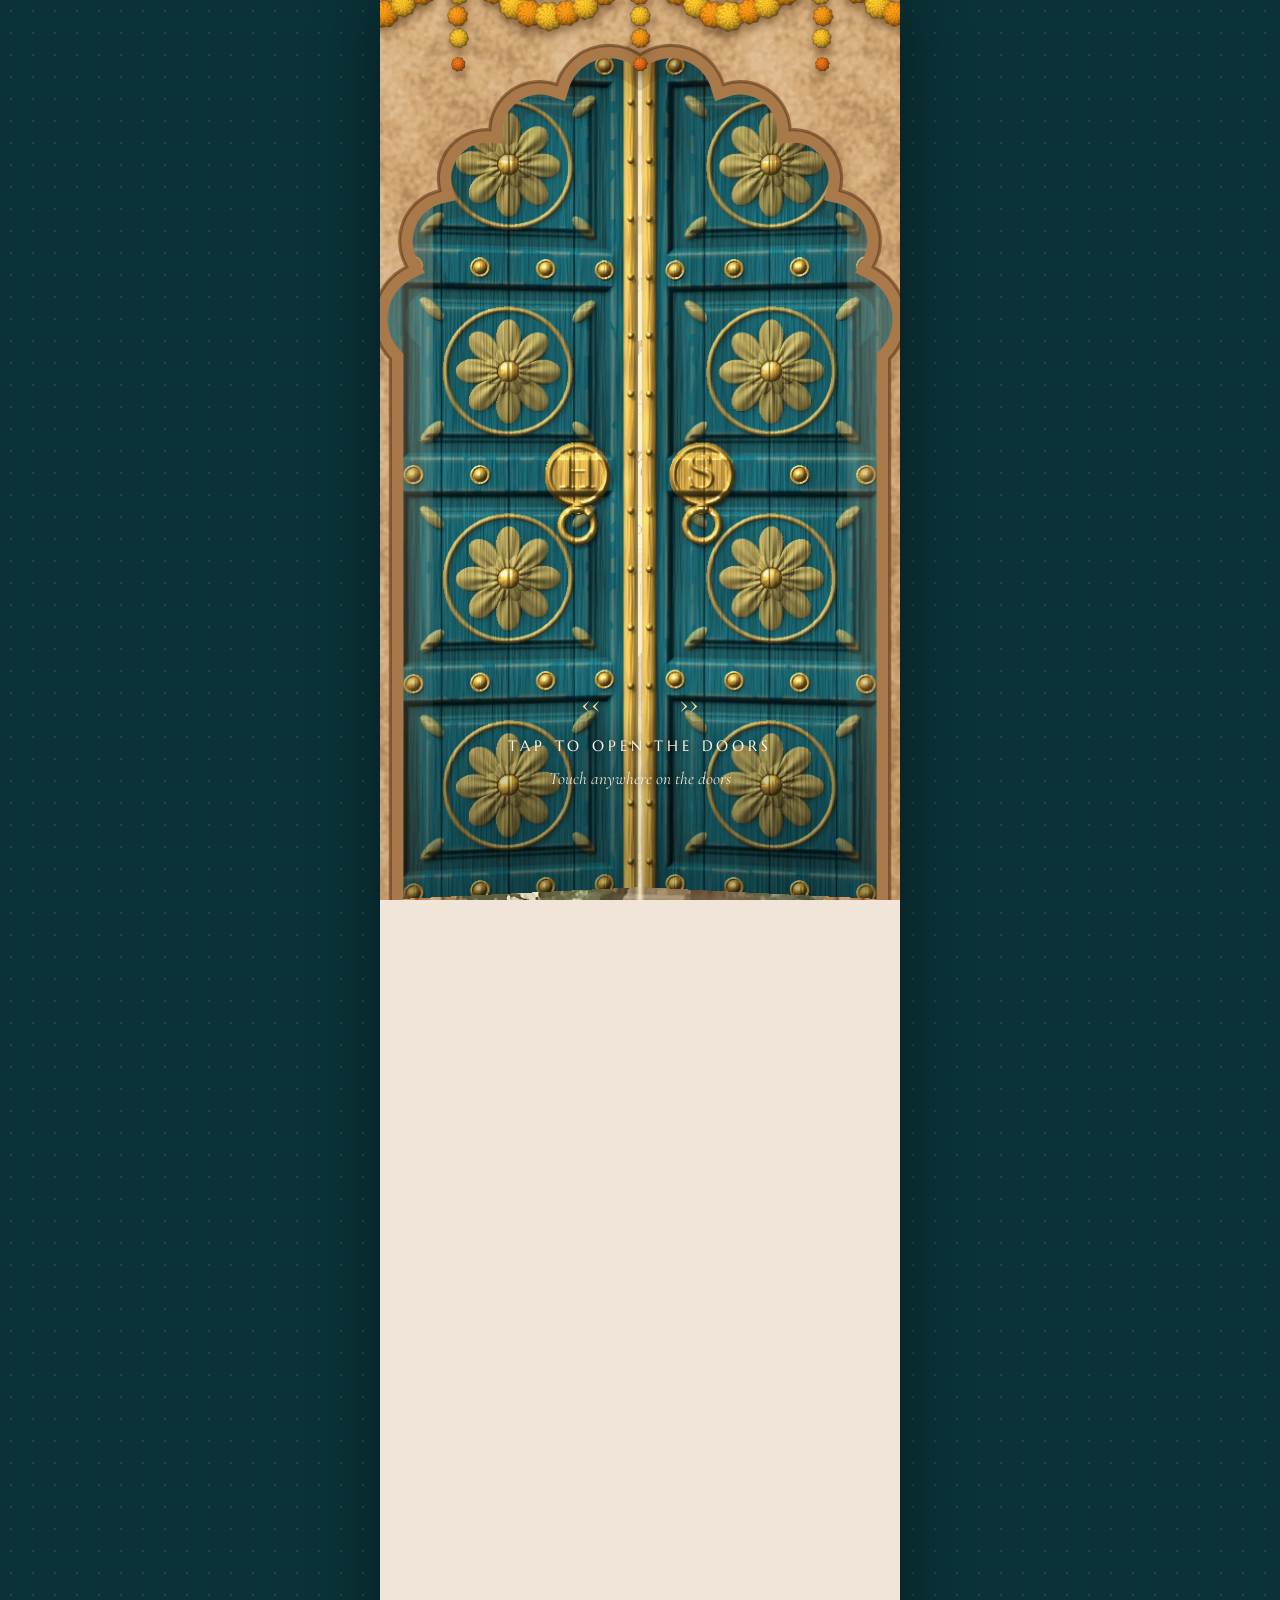
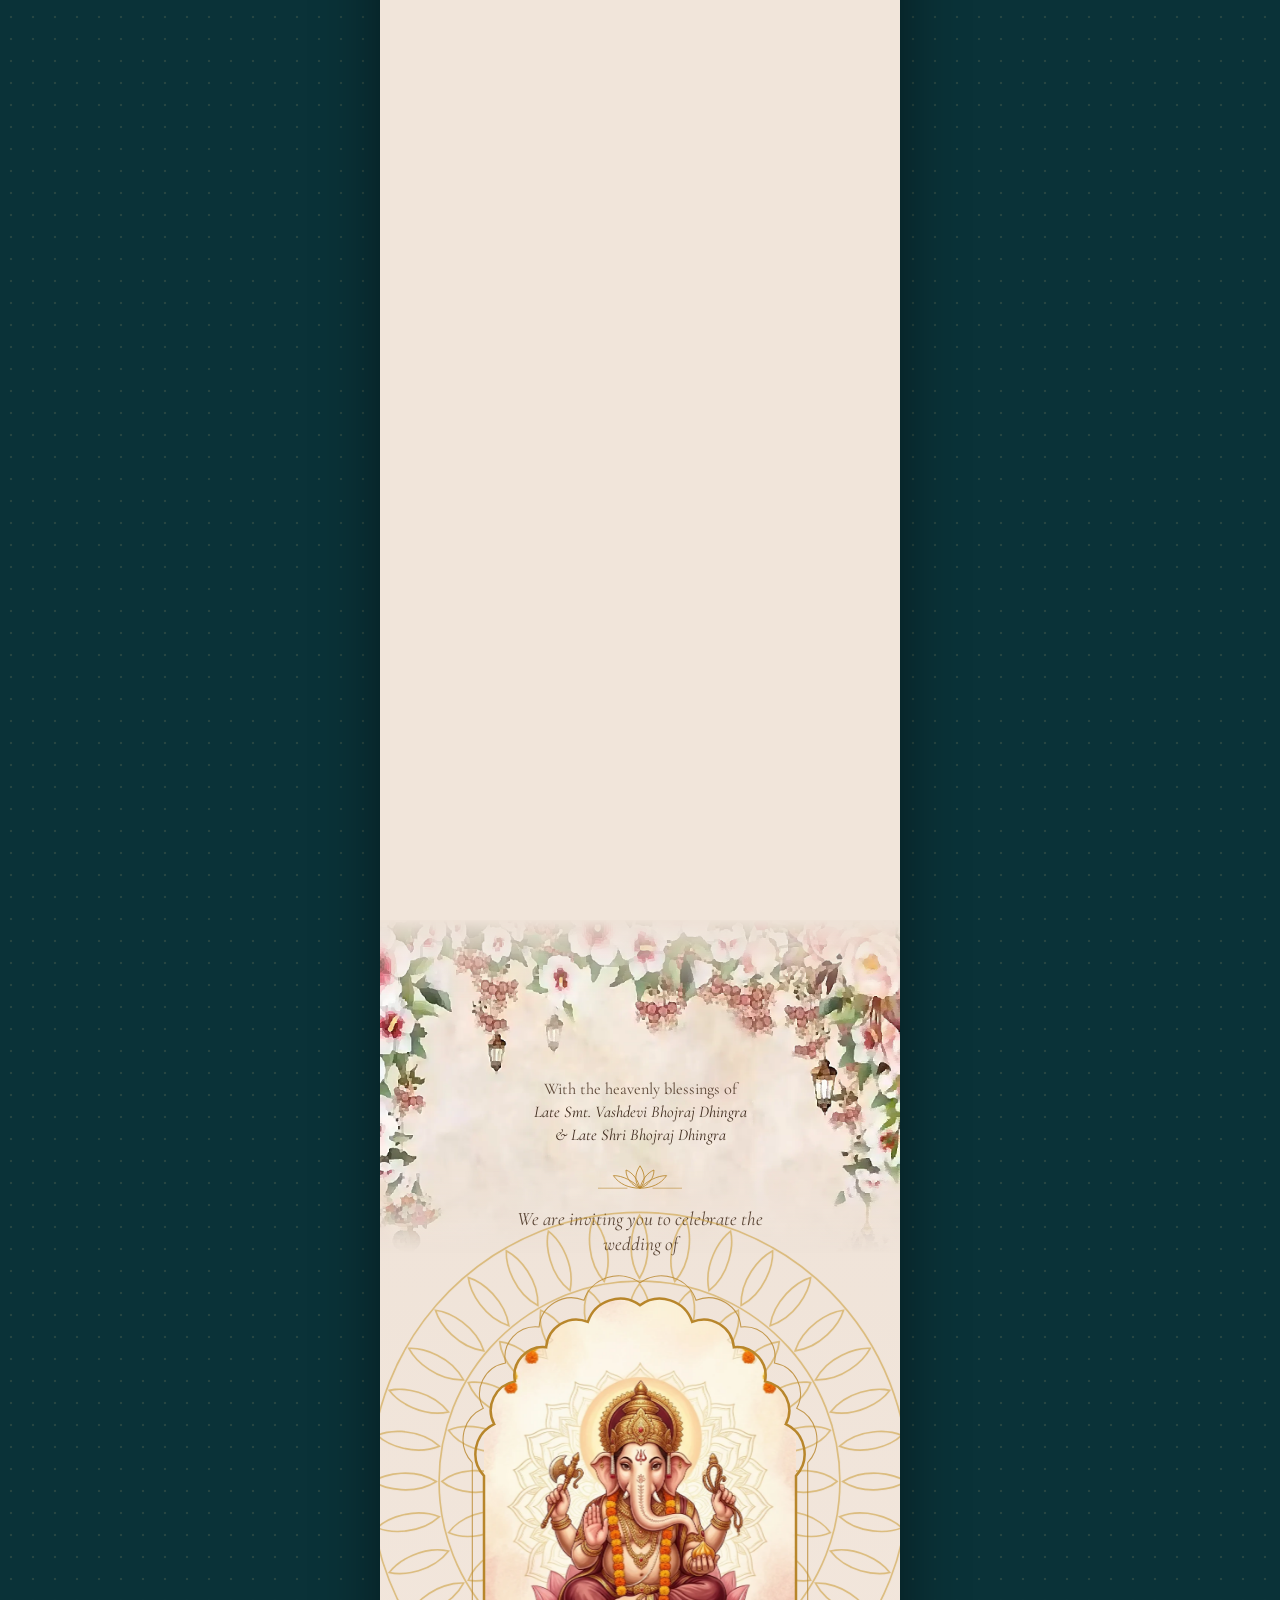
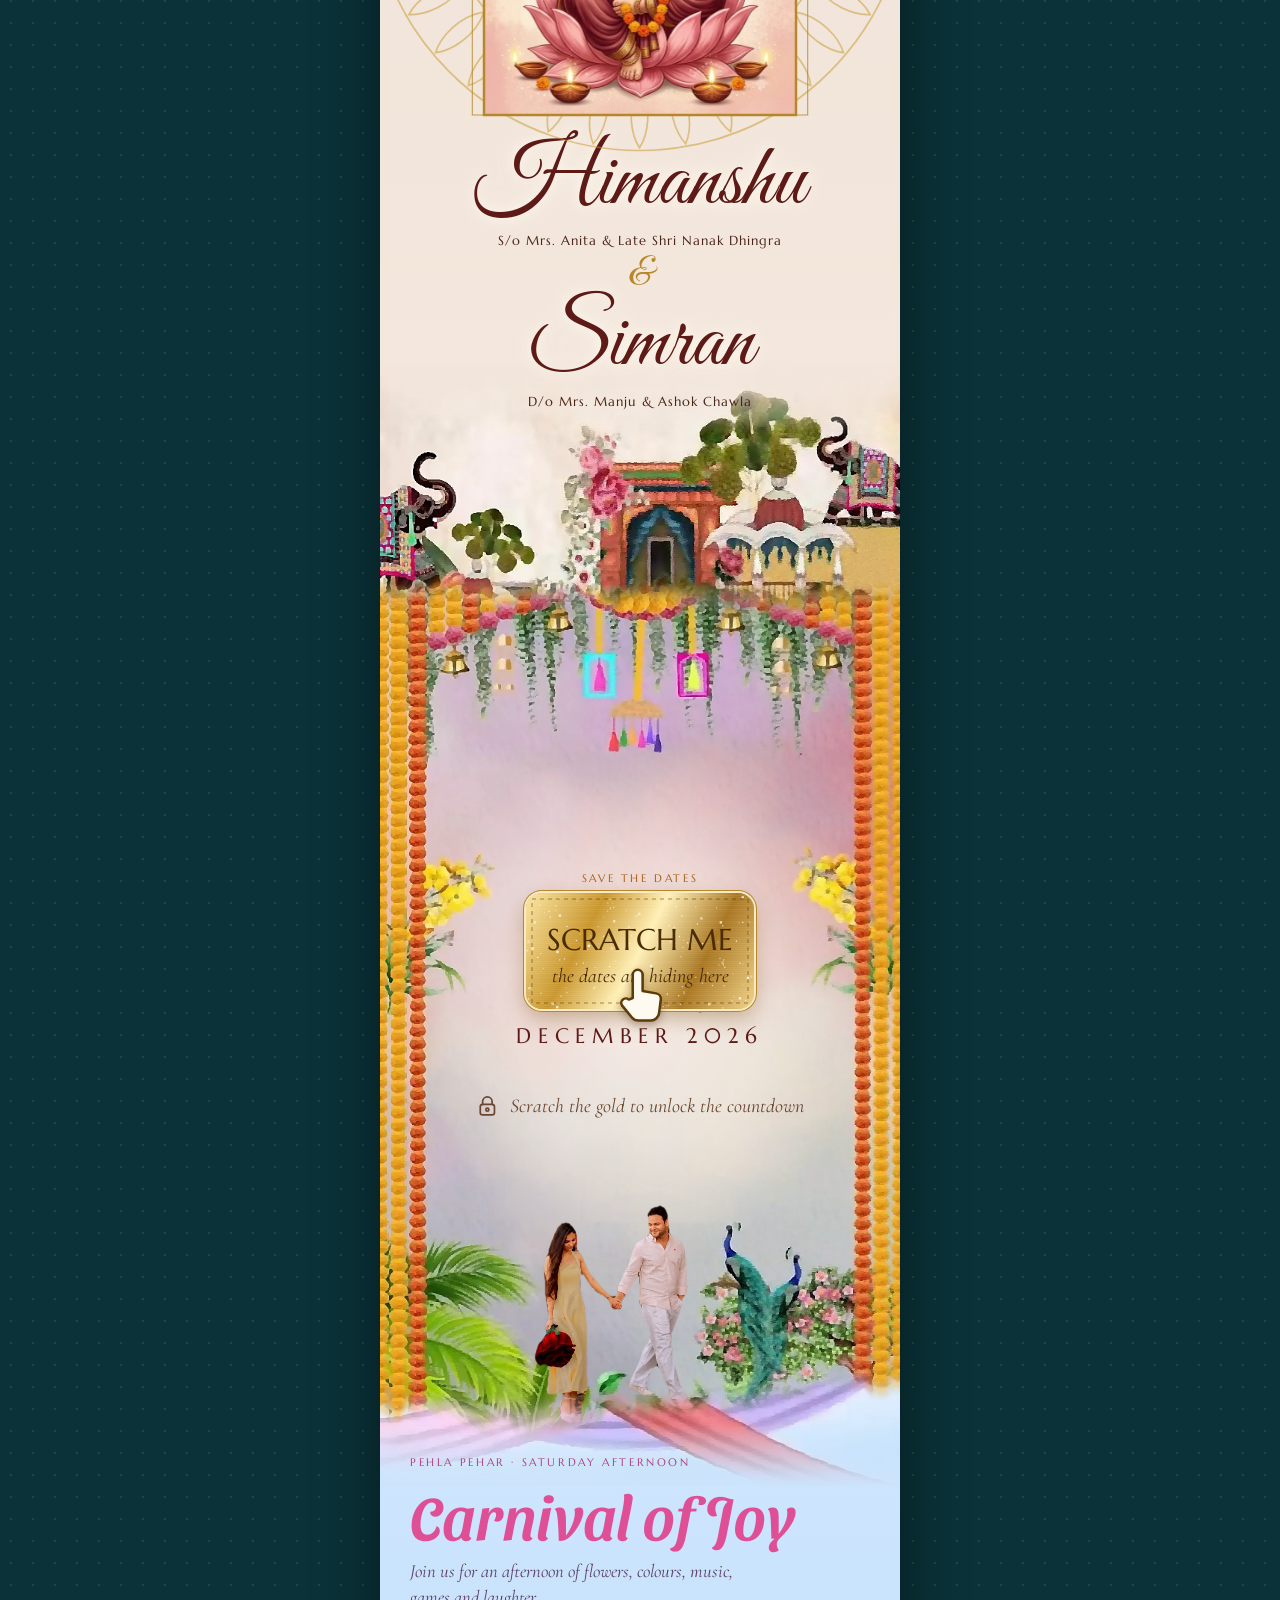
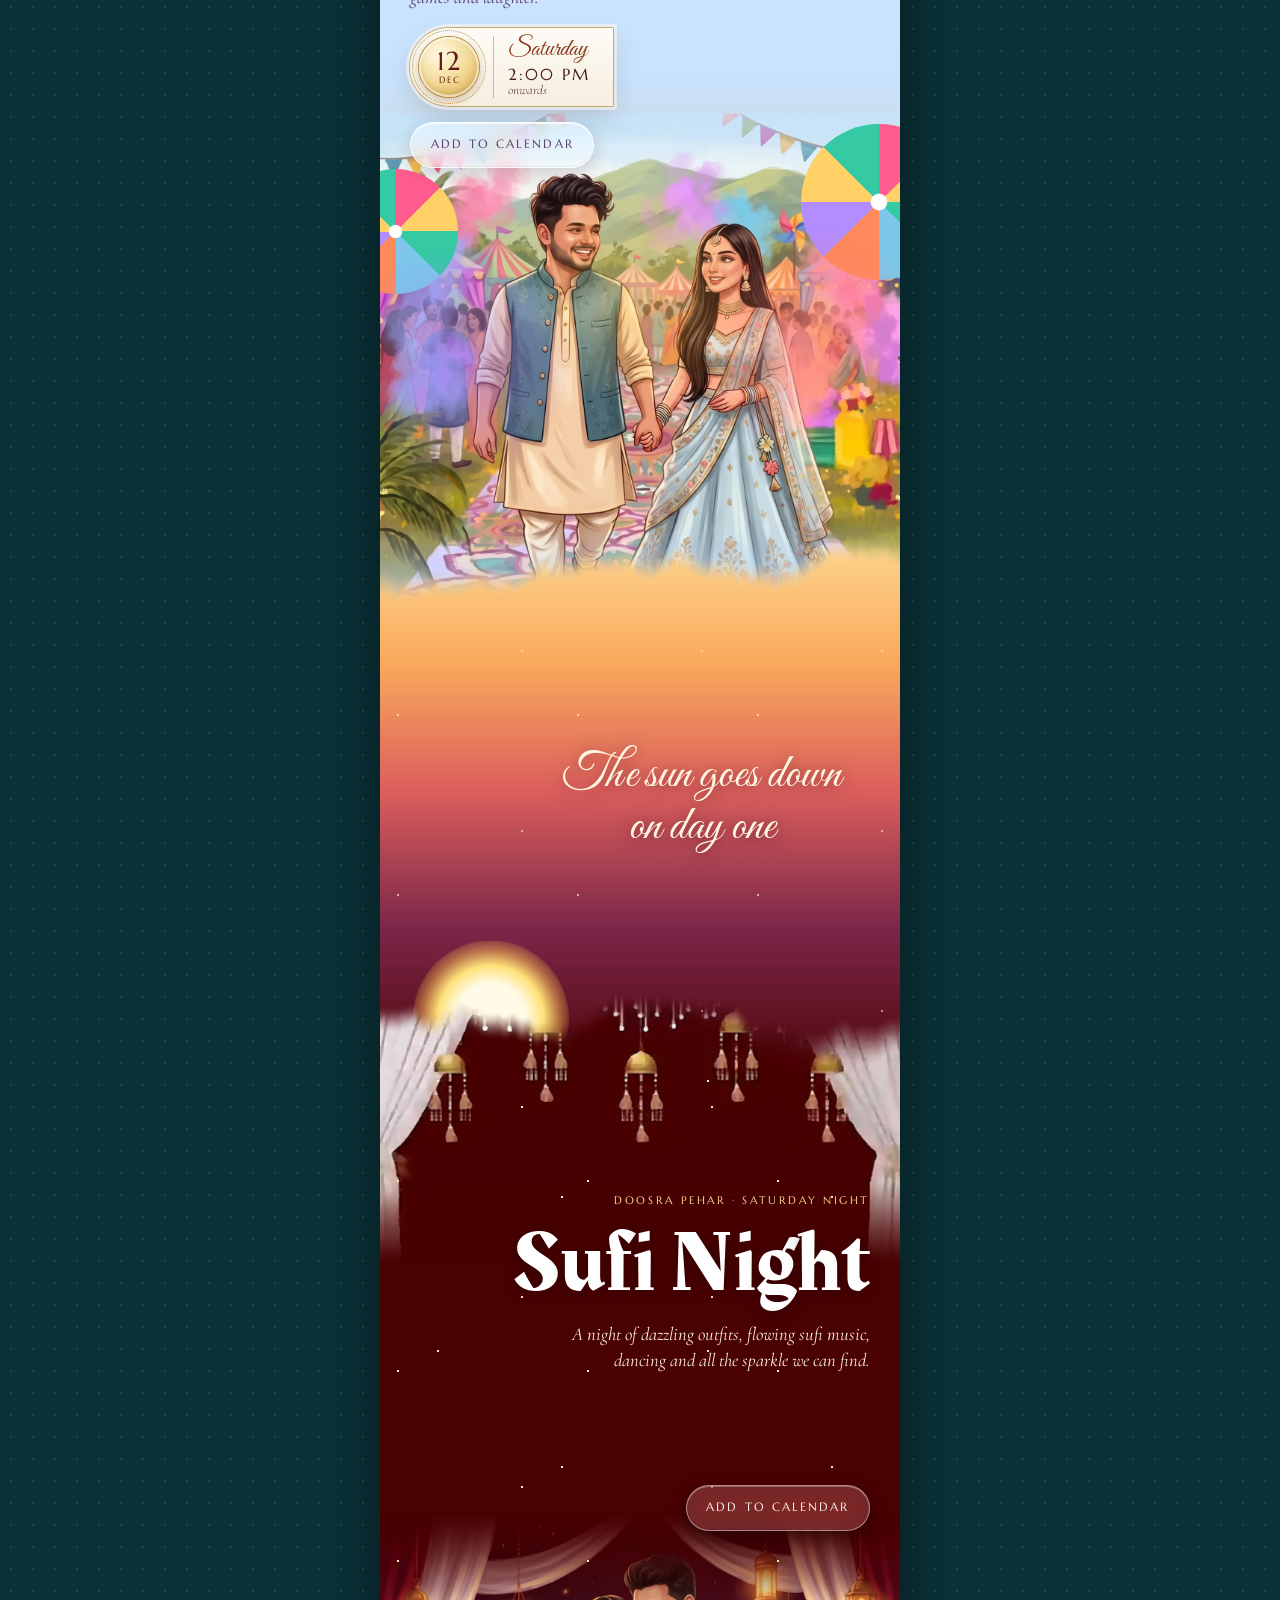
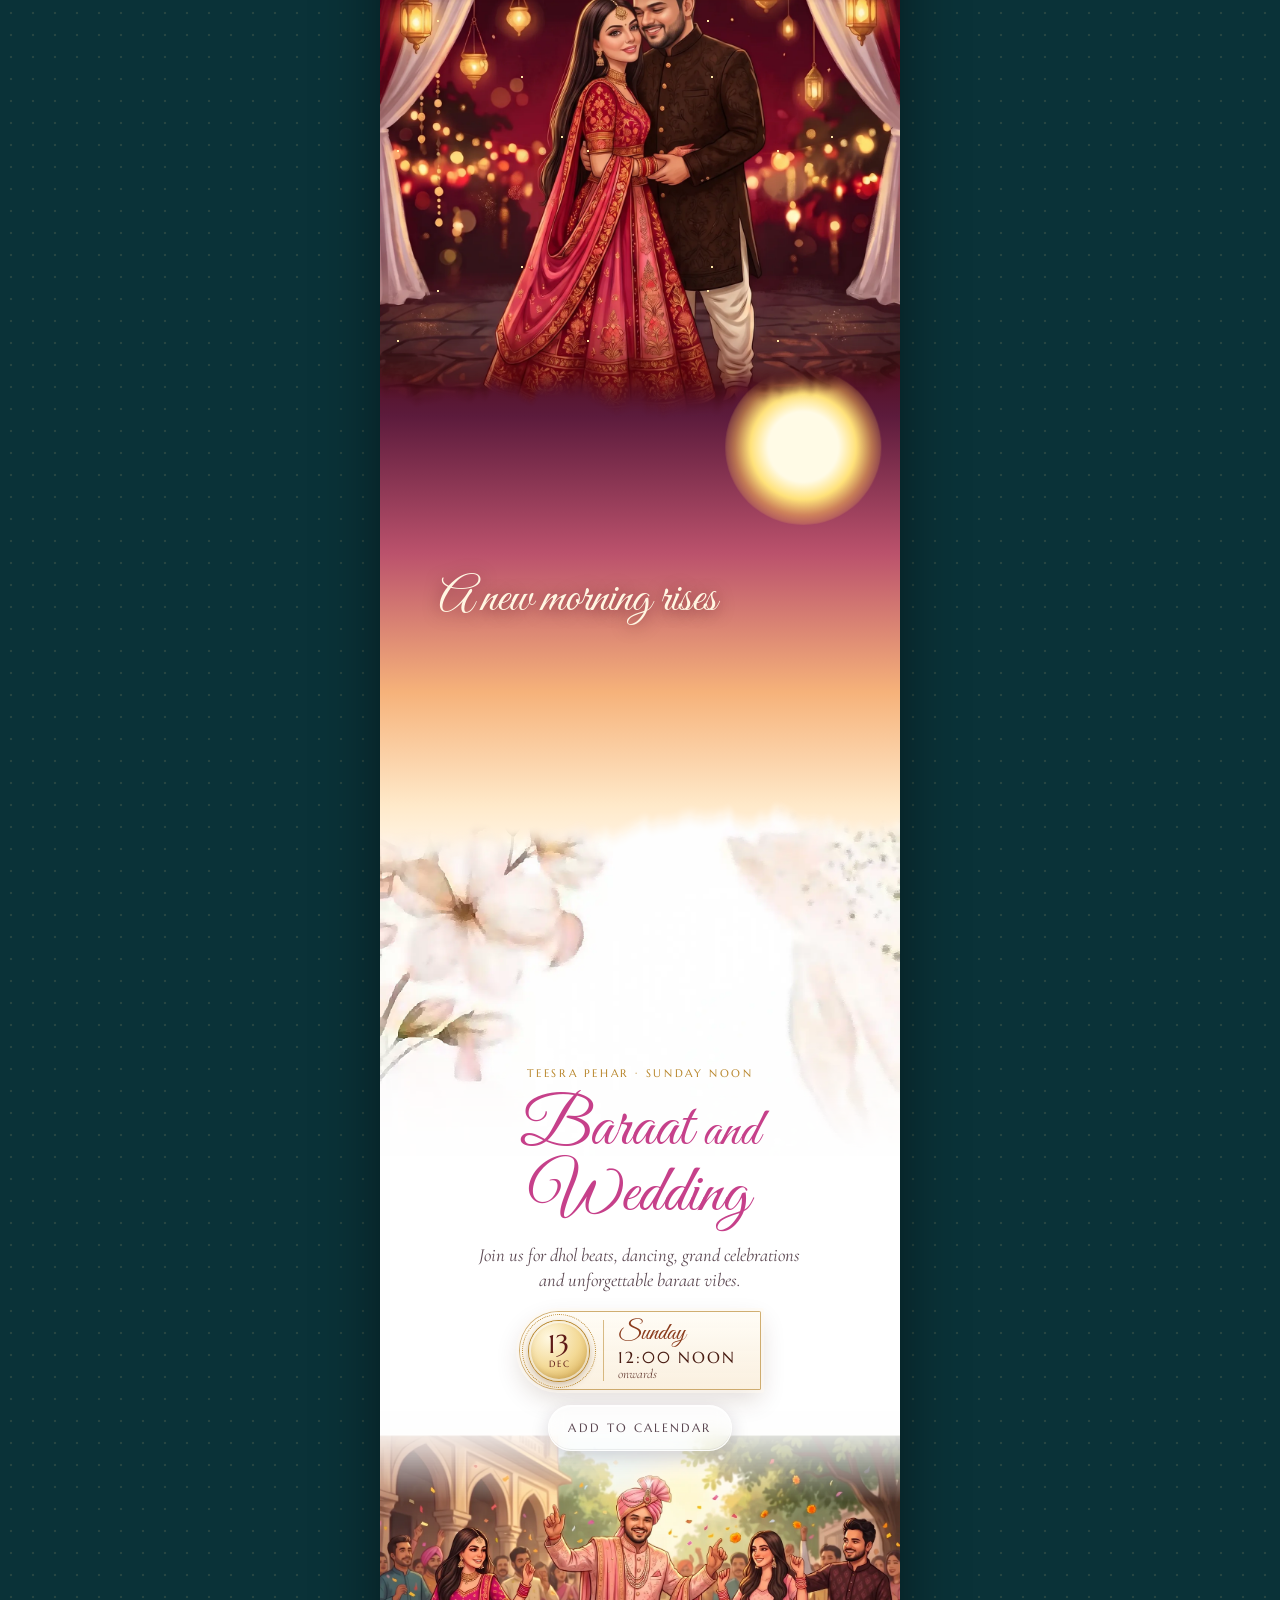
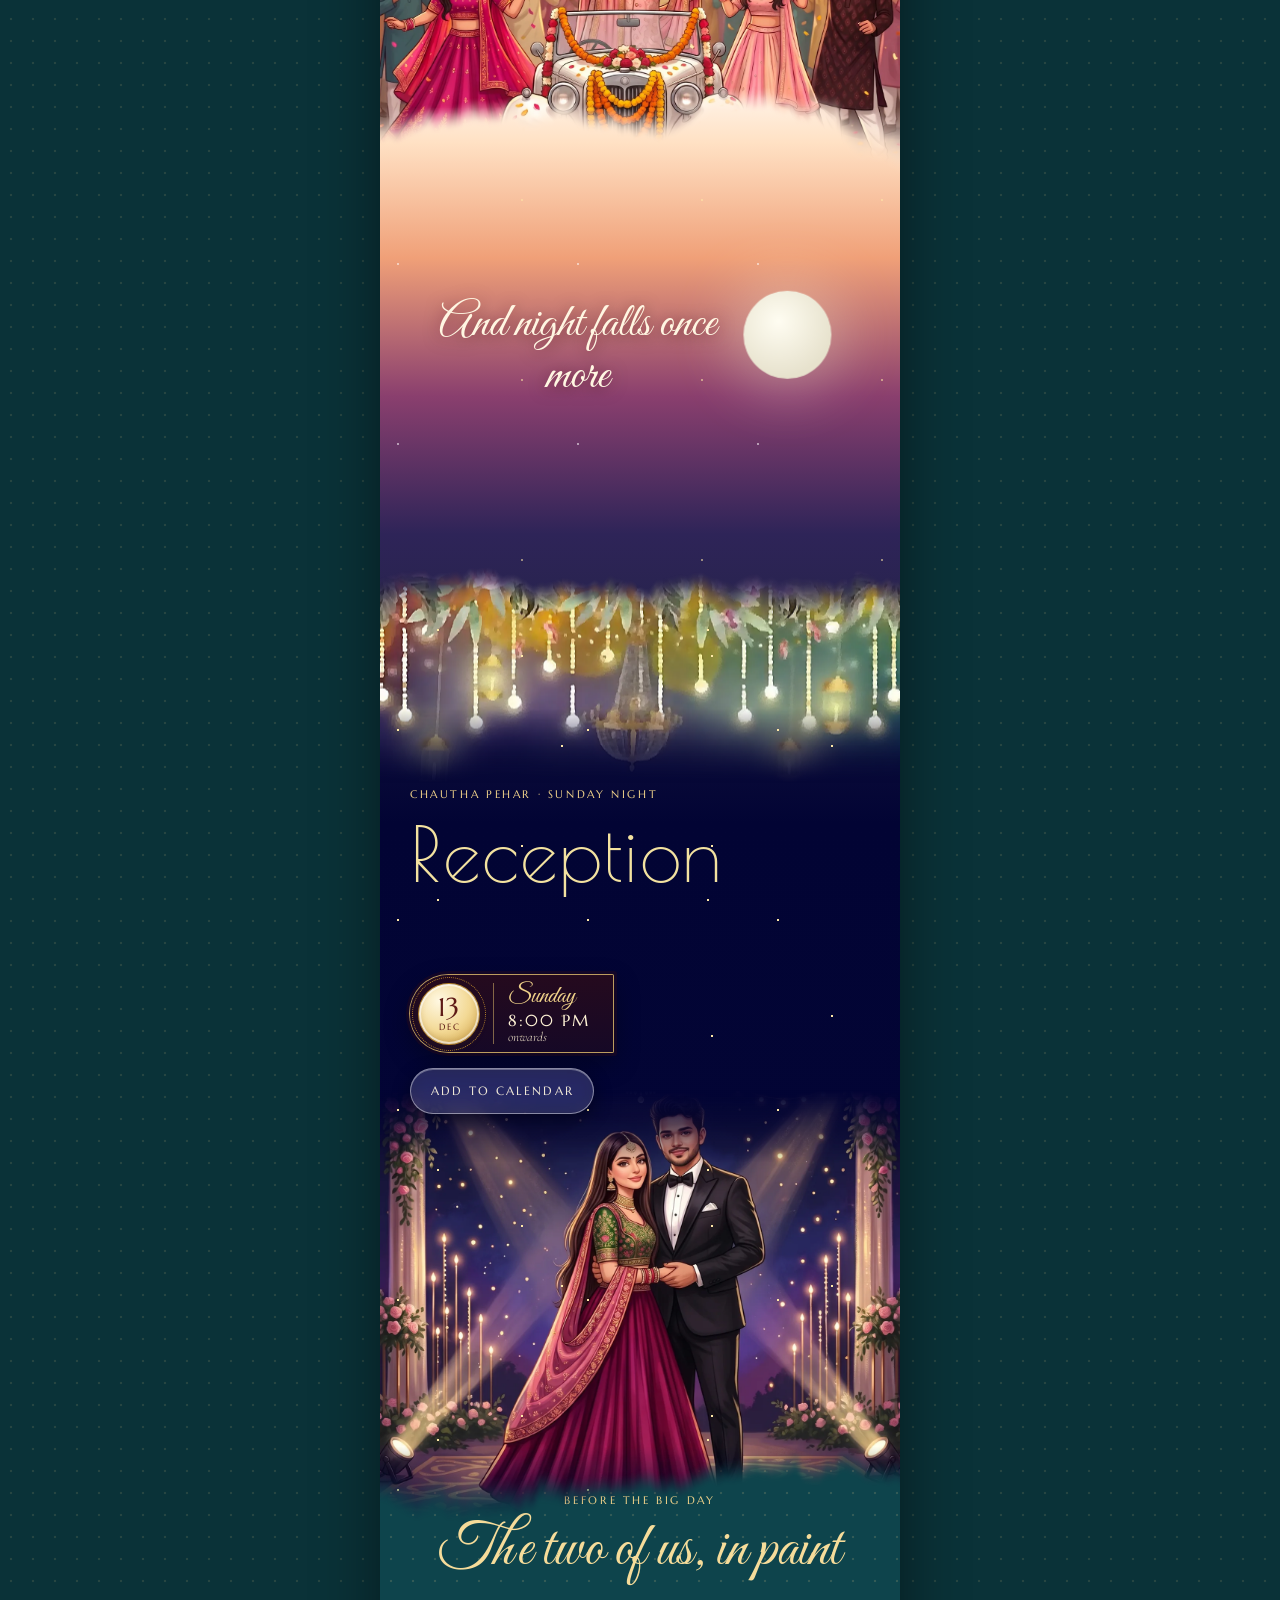
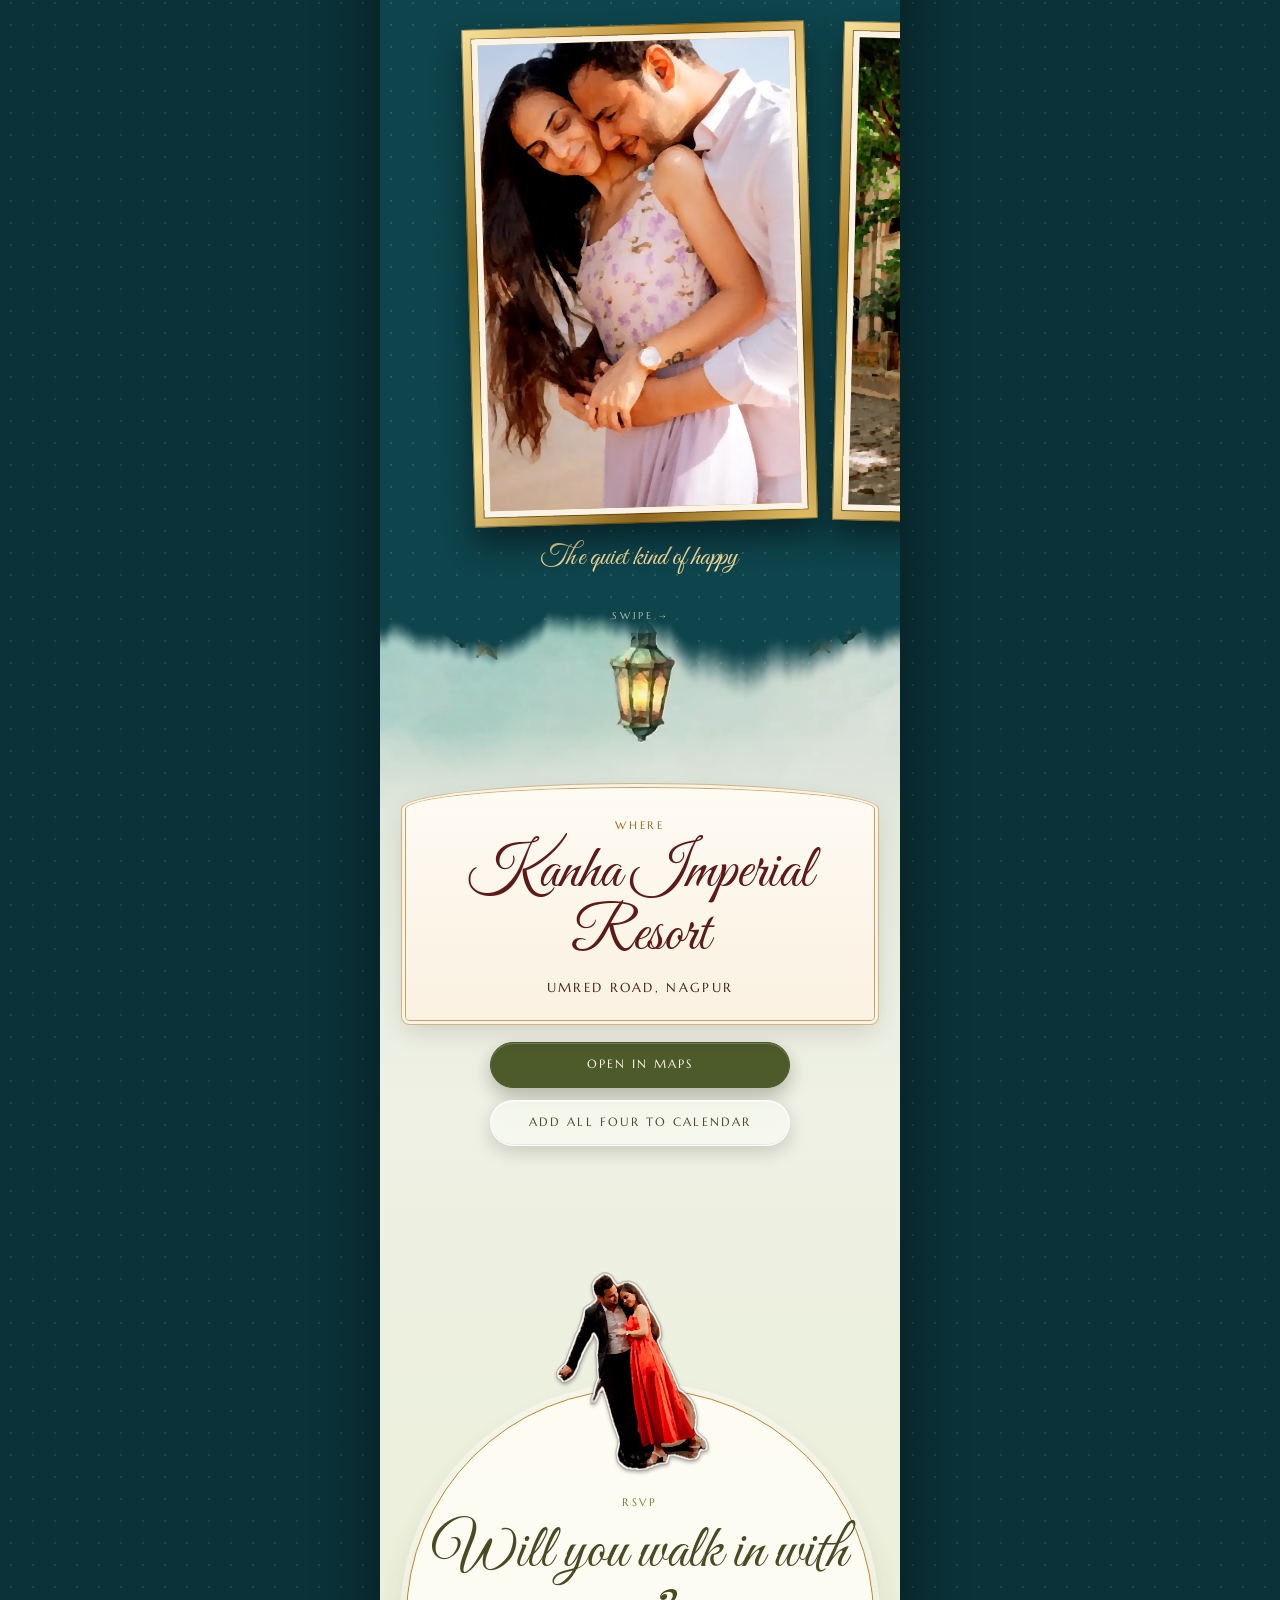
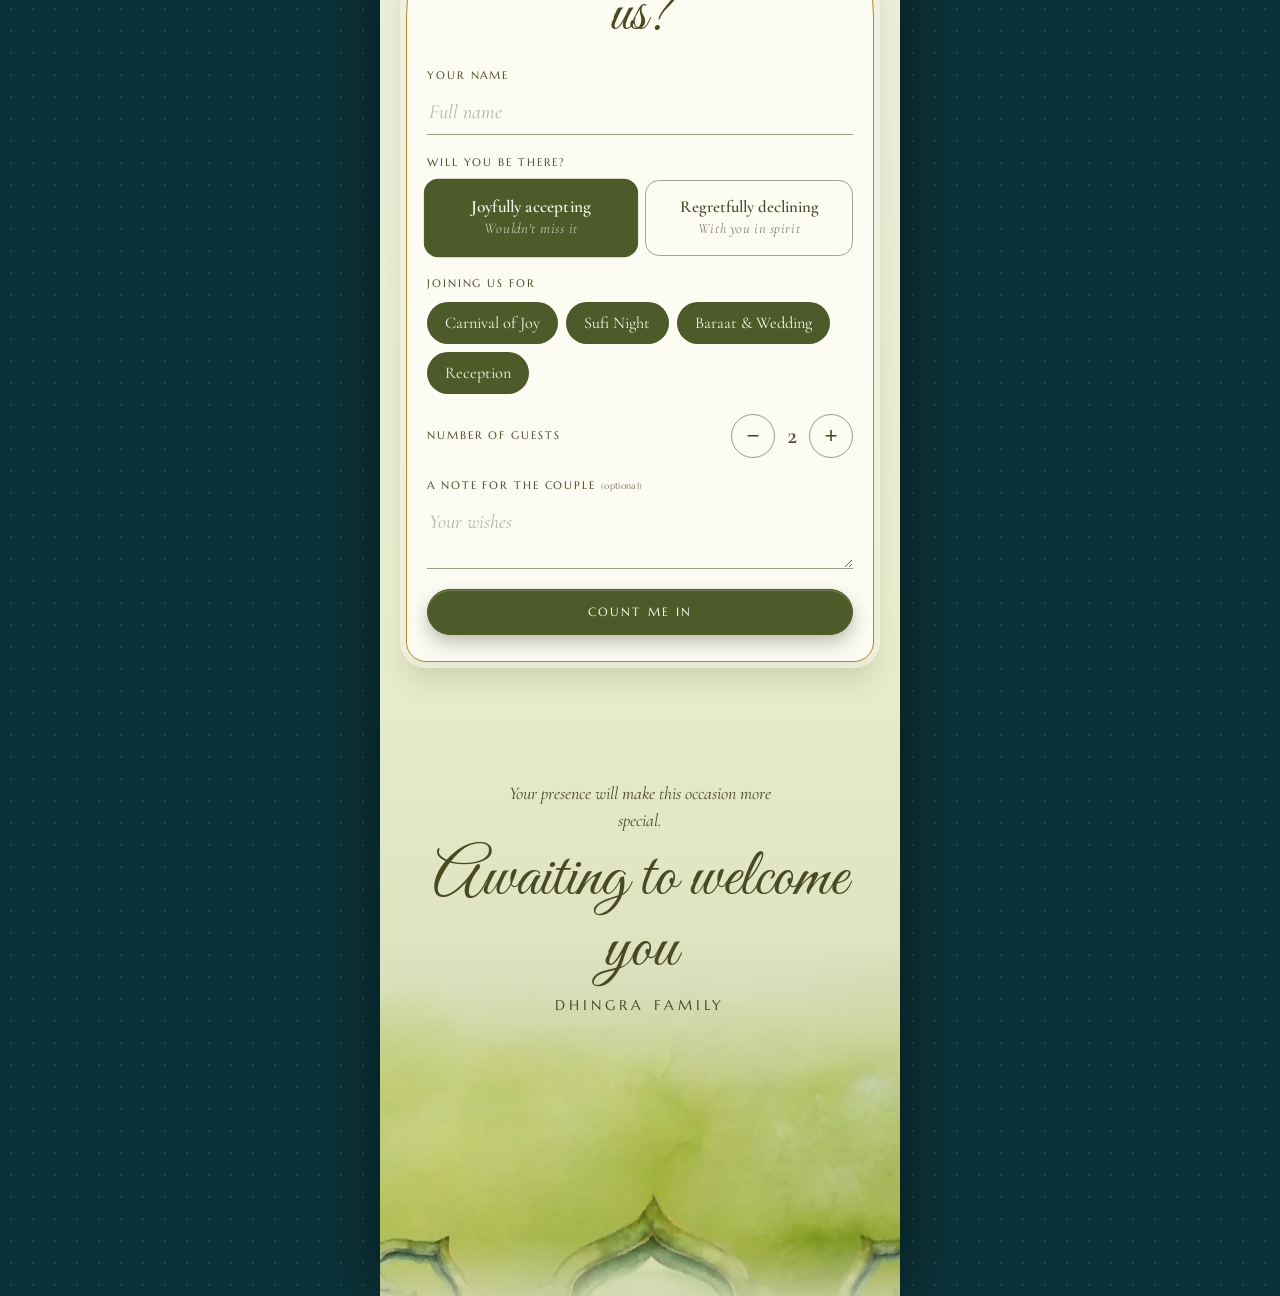
==== commit 68d4a93c: "Remove Gemini's corner sparkle cleanly instead of smudging it tools/remove_sparkle.py now finds the " ====
--- a/index.html
+++ b/index.html
@@ -170,7 +170,7 @@
     <a class="btn" href="calendar/carnival.ics" data-reveal>Add to calendar</a>
   </div>
   <div class="page__art">
-    <img class="page__bottom" data-strip="bottom" src="assets/art/carnival-bottom.webp?v=5" width="928" height="999" alt="Illustration of the couple walking into a meadow carnival of tents, pinwheels and colour" loading="lazy" decoding="async">
+    <img class="page__bottom" data-strip="bottom" src="assets/art/carnival-bottom.webp?v=6" width="928" height="999" alt="Illustration of the couple walking into a meadow carnival of tents, pinwheels and colour" loading="lazy" decoding="async">
     <div class="page__fx" aria-hidden="true">
       <span class="pinwheel pinwheel--1"></span><span class="pinwheel pinwheel--2"></span>
       <span class="gulal gulal--1"></span><span class="gulal gulal--2"></span><span class="gulal gulal--3"></span>
@@ -192,7 +192,7 @@
     <p class="when" data-reveal aria-label="12 December, Saturday, 8:00 pm onwards"><span class="when__seal" aria-hidden="true"><b>12</b><small>Dec</small></span><span class="when__info" aria-hidden="true"><em>Saturday</em><strong>8:00 pm</strong><small>onwards</small></span></p>
     <a class="btn" href="calendar/sufi-night.ics" data-reveal>Add to calendar</a>
   </div>
-  <img class="page__bottom" data-strip="bottom" src="assets/art/sufi-bottom.webp?v=5" width="928" height="932" alt="Illustration of the couple in a red lehenga and dark sherwani" loading="lazy" decoding="async">
+  <img class="page__bottom" data-strip="bottom" src="assets/art/sufi-bottom.webp?v=6" width="928" height="932" alt="Illustration of the couple in a red lehenga and dark sherwani" loading="lazy" decoding="async">
 </section>
 
 <!-- The sky keeps time: a new morning -->
@@ -209,7 +209,7 @@
     <p class="when" data-reveal aria-label="13 December, Sunday, 12 noon onwards"><span class="when__seal" aria-hidden="true"><b>13</b><small>Dec</small></span><span class="when__info" aria-hidden="true"><em>Sunday</em><strong>12:00 noon</strong><small>onwards</small></span></p>
     <a class="btn" href="calendar/wedding.ics" data-reveal>Add to calendar</a>
   </div>
-  <img class="page__bottom" data-strip="bottom" src="assets/art/baraat-bottom.webp?v=5" width="928" height="666" alt="Illustration of the baraat dancing around a flower-decked vintage car" loading="lazy" decoding="async">
+  <img class="page__bottom" data-strip="bottom" src="assets/art/baraat-bottom.webp?v=6" width="928" height="666" alt="Illustration of the baraat dancing around a flower-decked vintage car" loading="lazy" decoding="async">
 </section>
 
 <!-- The sky keeps time: night falls again -->
@@ -226,7 +226,7 @@
     <p class="when" data-reveal aria-label="13 December, Sunday, 8:00 pm onwards"><span class="when__seal" aria-hidden="true"><b>13</b><small>Dec</small></span><span class="when__info" aria-hidden="true"><em>Sunday</em><strong>8:00 pm</strong><small>onwards</small></span></p>
     <a class="btn" href="calendar/reception.ics" data-reveal>Add to calendar</a>
   </div>
-  <img class="page__bottom" data-strip="bottom" src="assets/art/reception-bottom.webp?v=3" width="928" height="799" alt="Illustration of the couple under spotlights, he in a tuxedo, she in a magenta lehenga" loading="lazy" decoding="async">
+  <img class="page__bottom" data-strip="bottom" src="assets/art/reception-bottom.webp?v=6" width="928" height="799" alt="Illustration of the couple under spotlights, he in a tuxedo, she in a magenta lehenga" loading="lazy" decoding="async">
 </section>
 
 <!-- 8. Painted moments -->
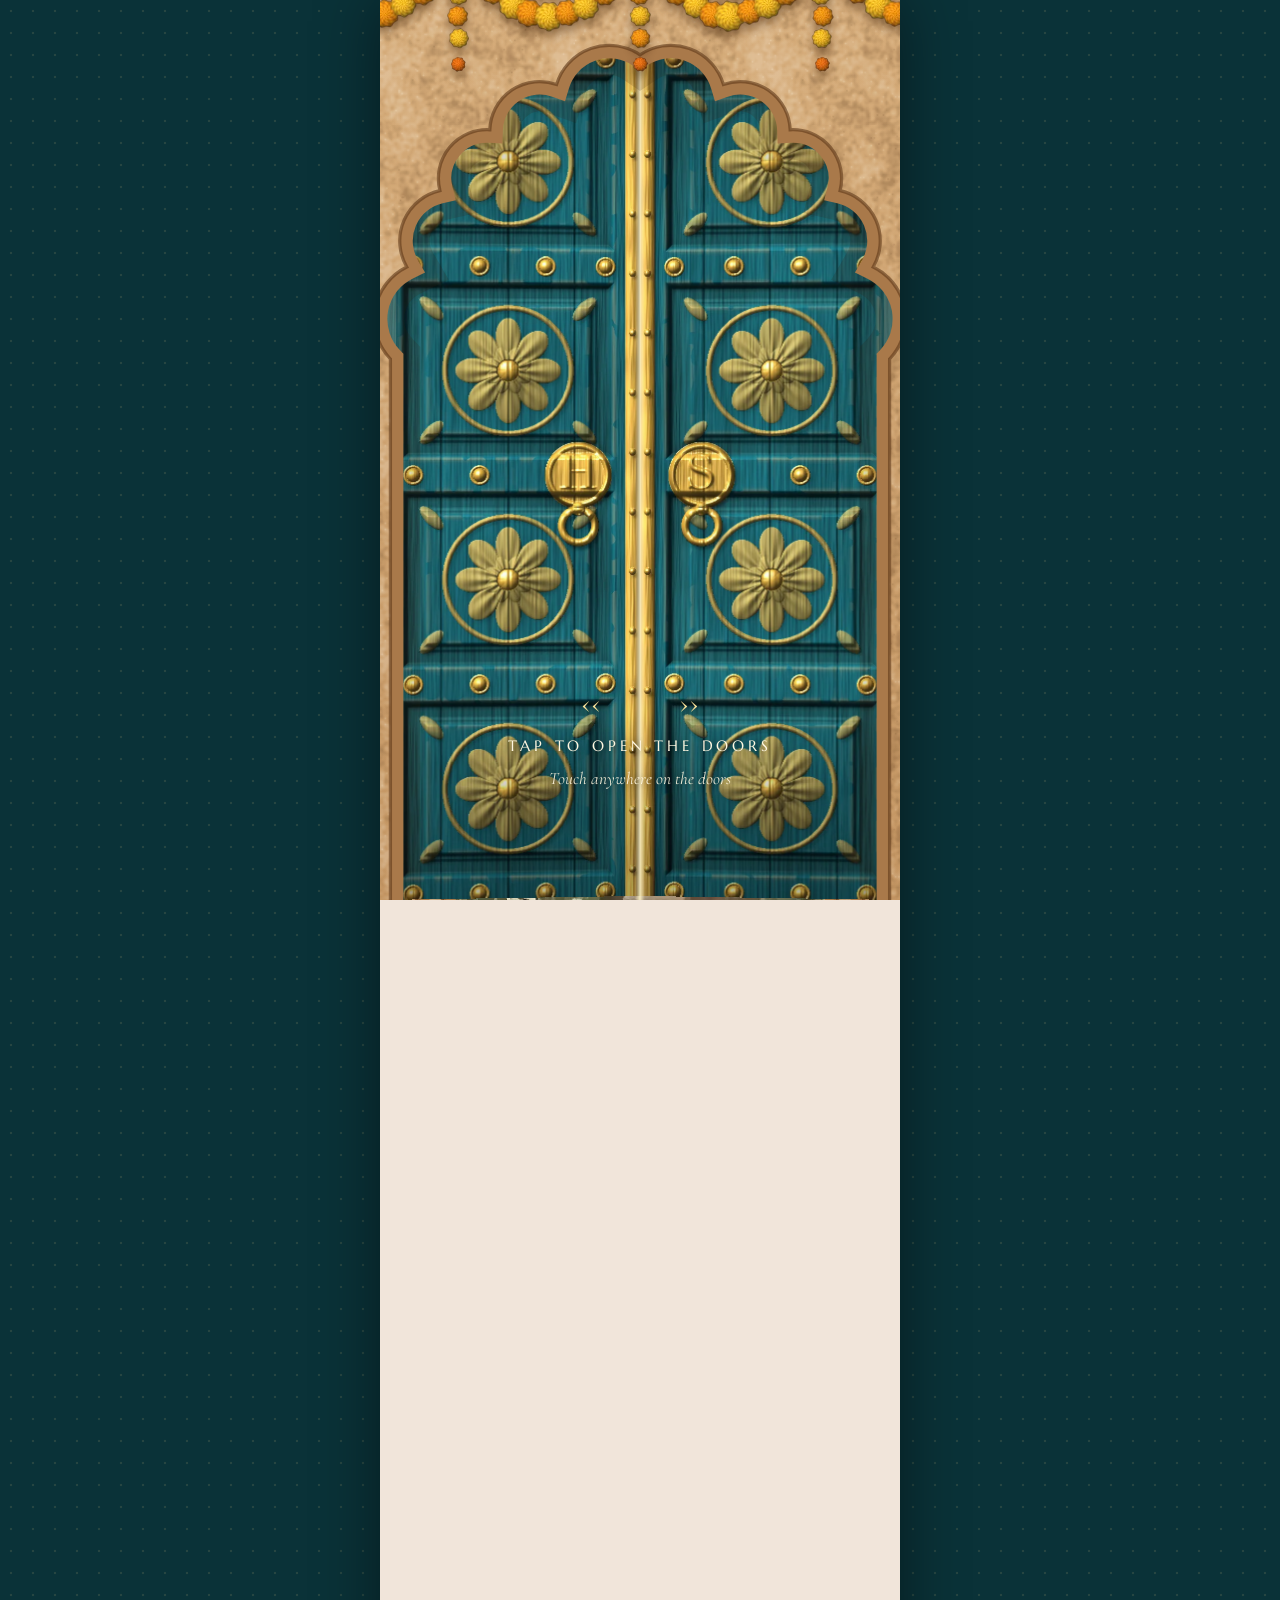
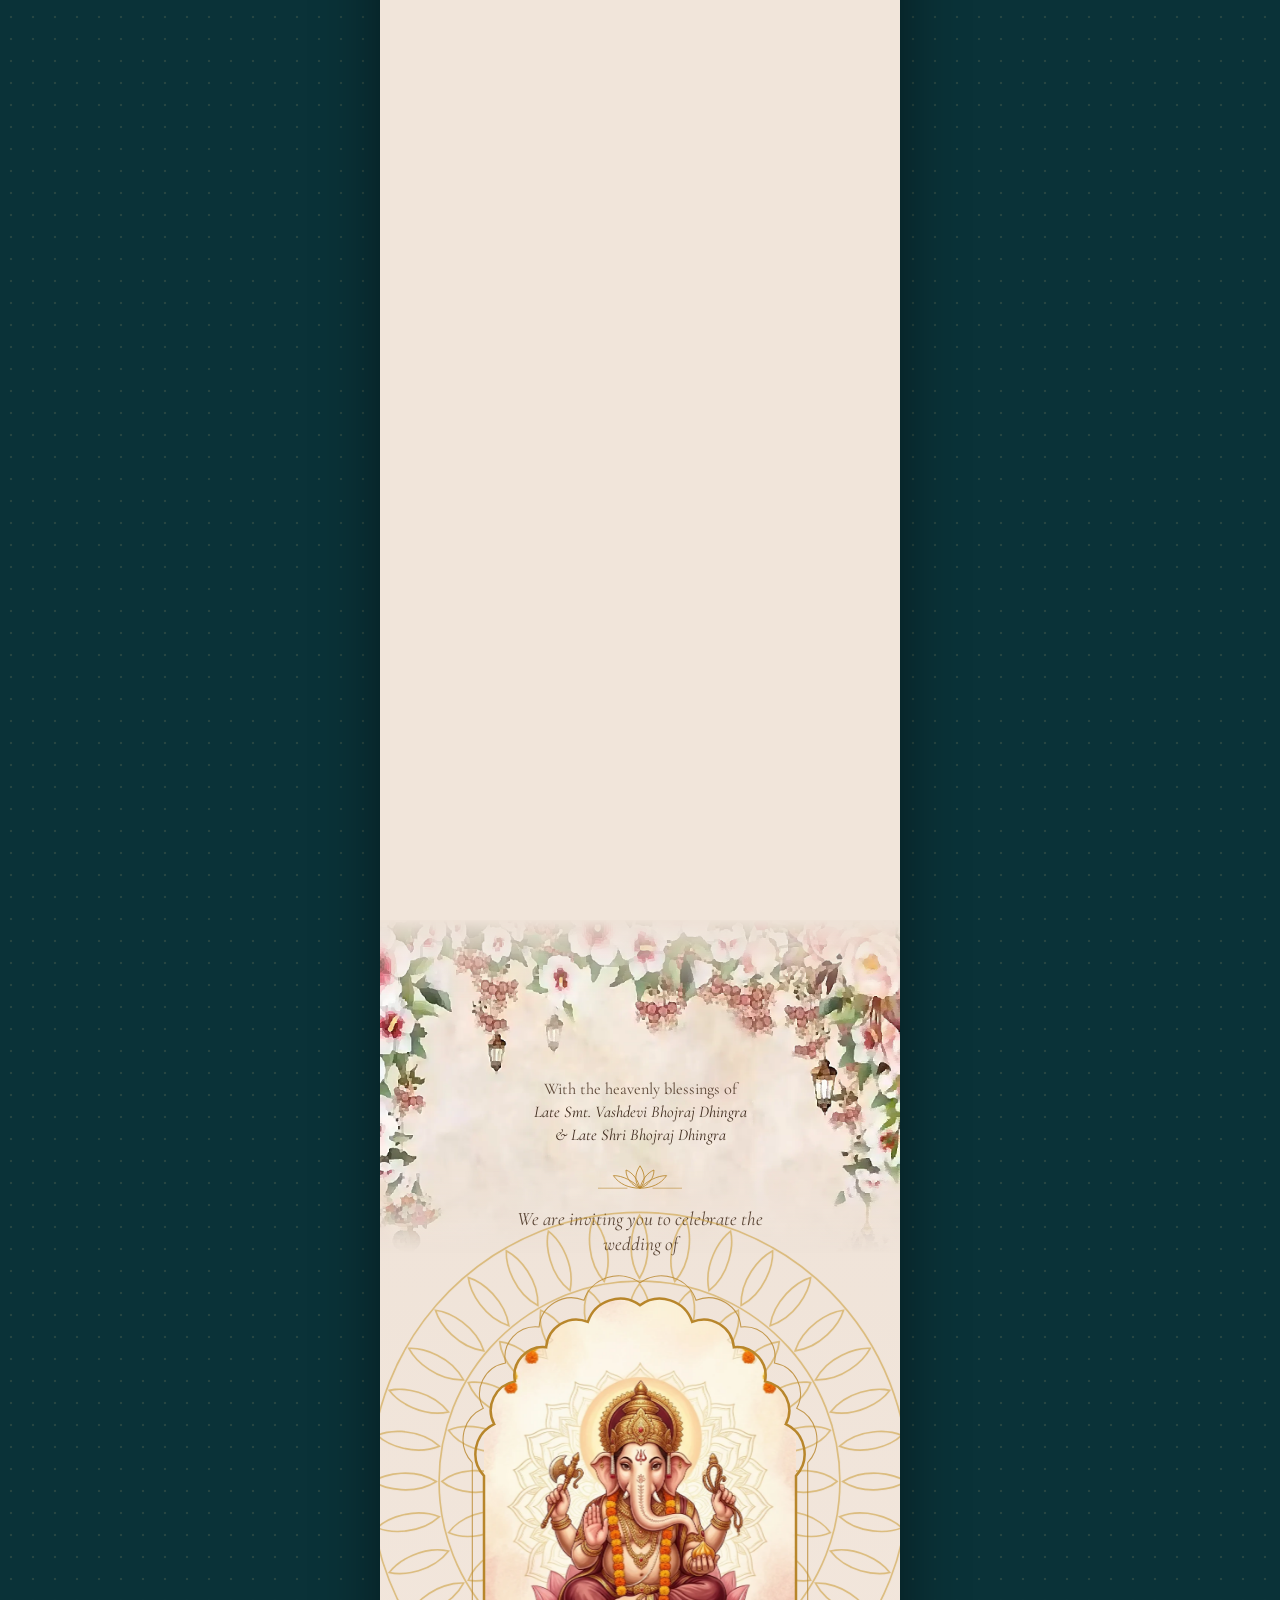
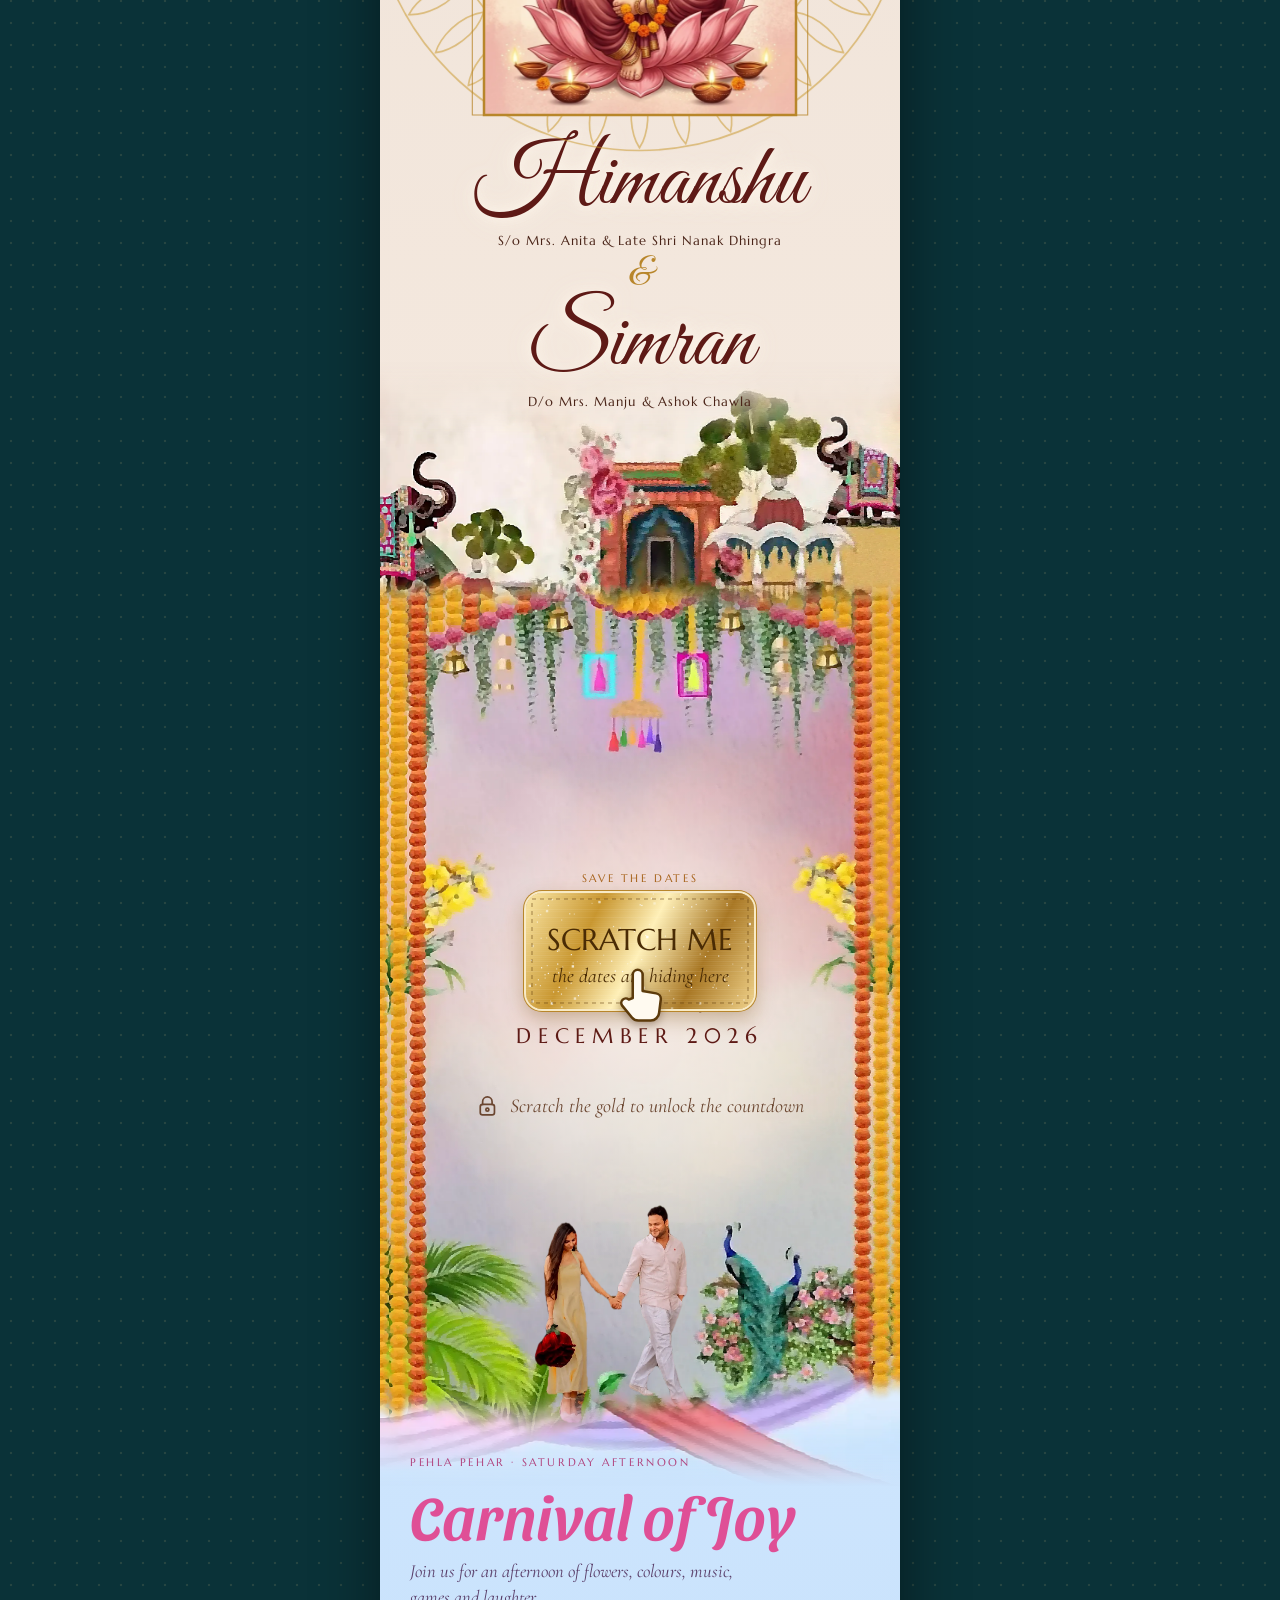
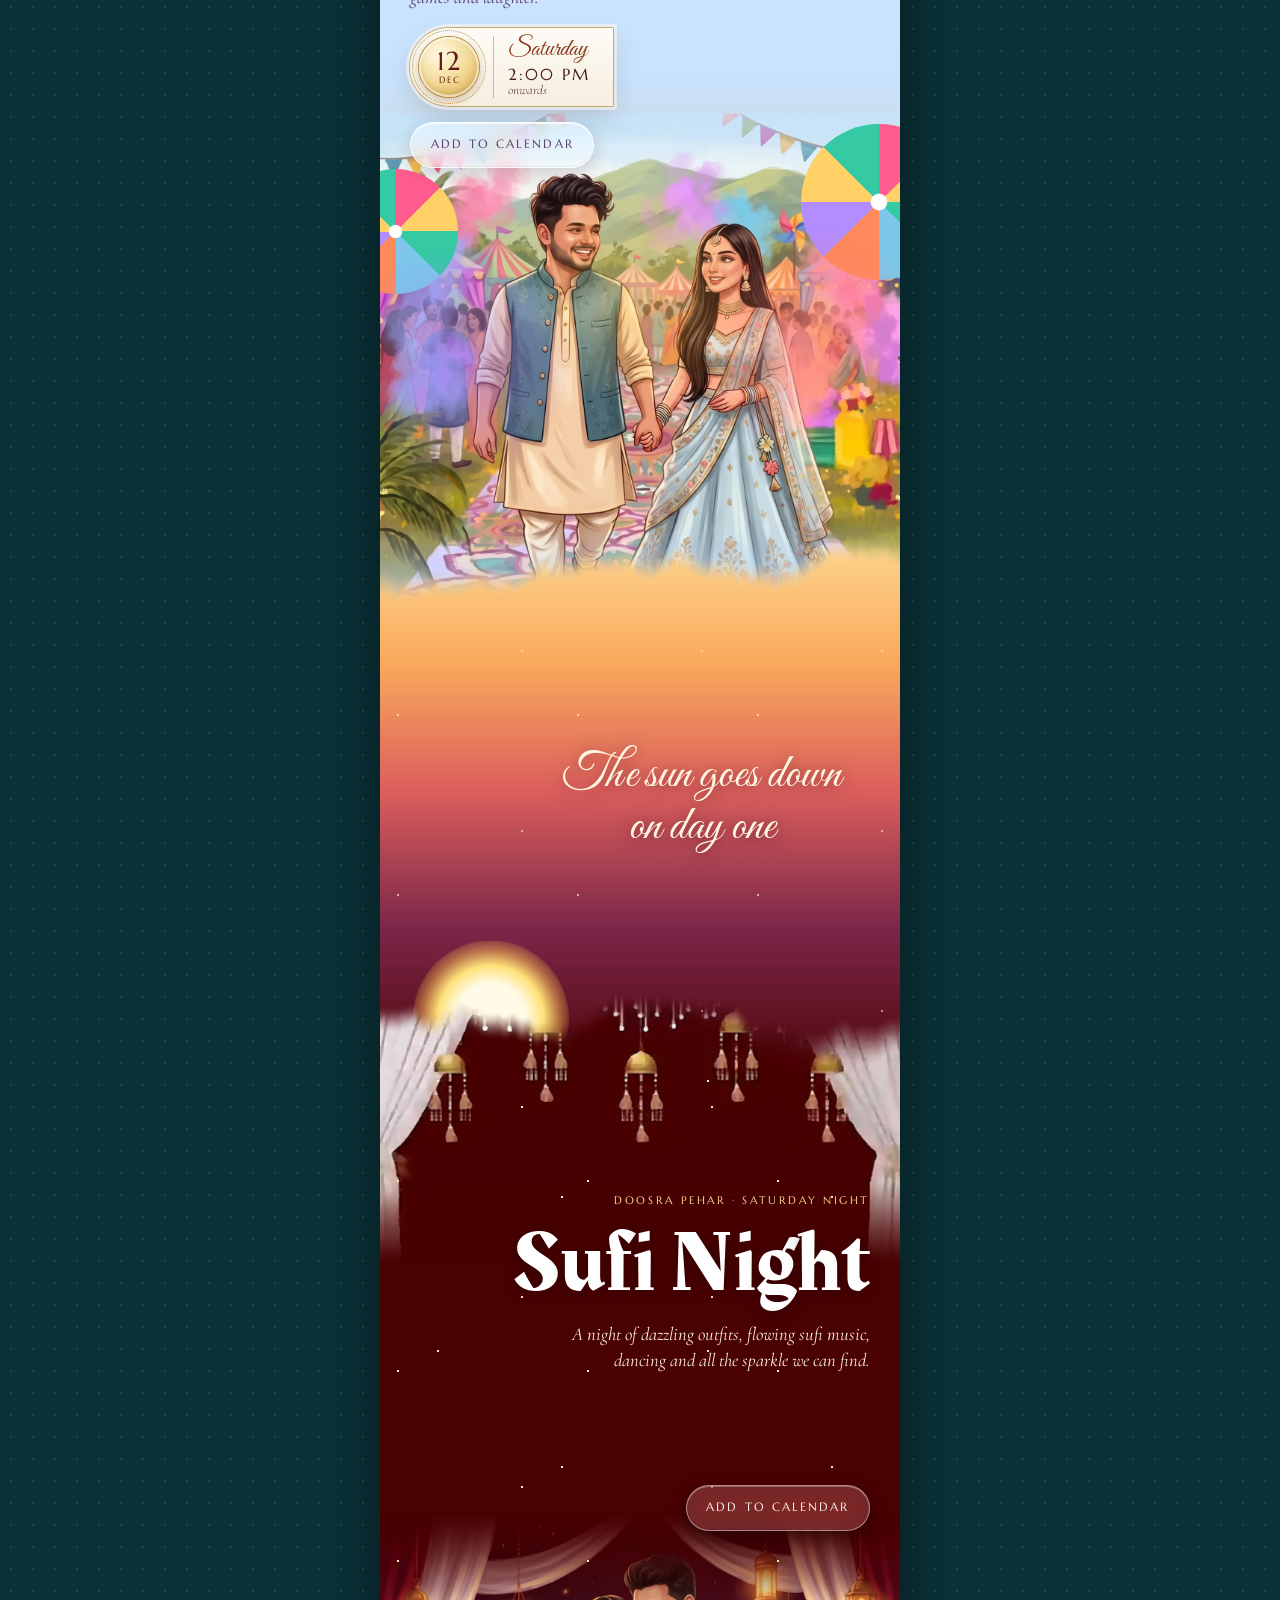
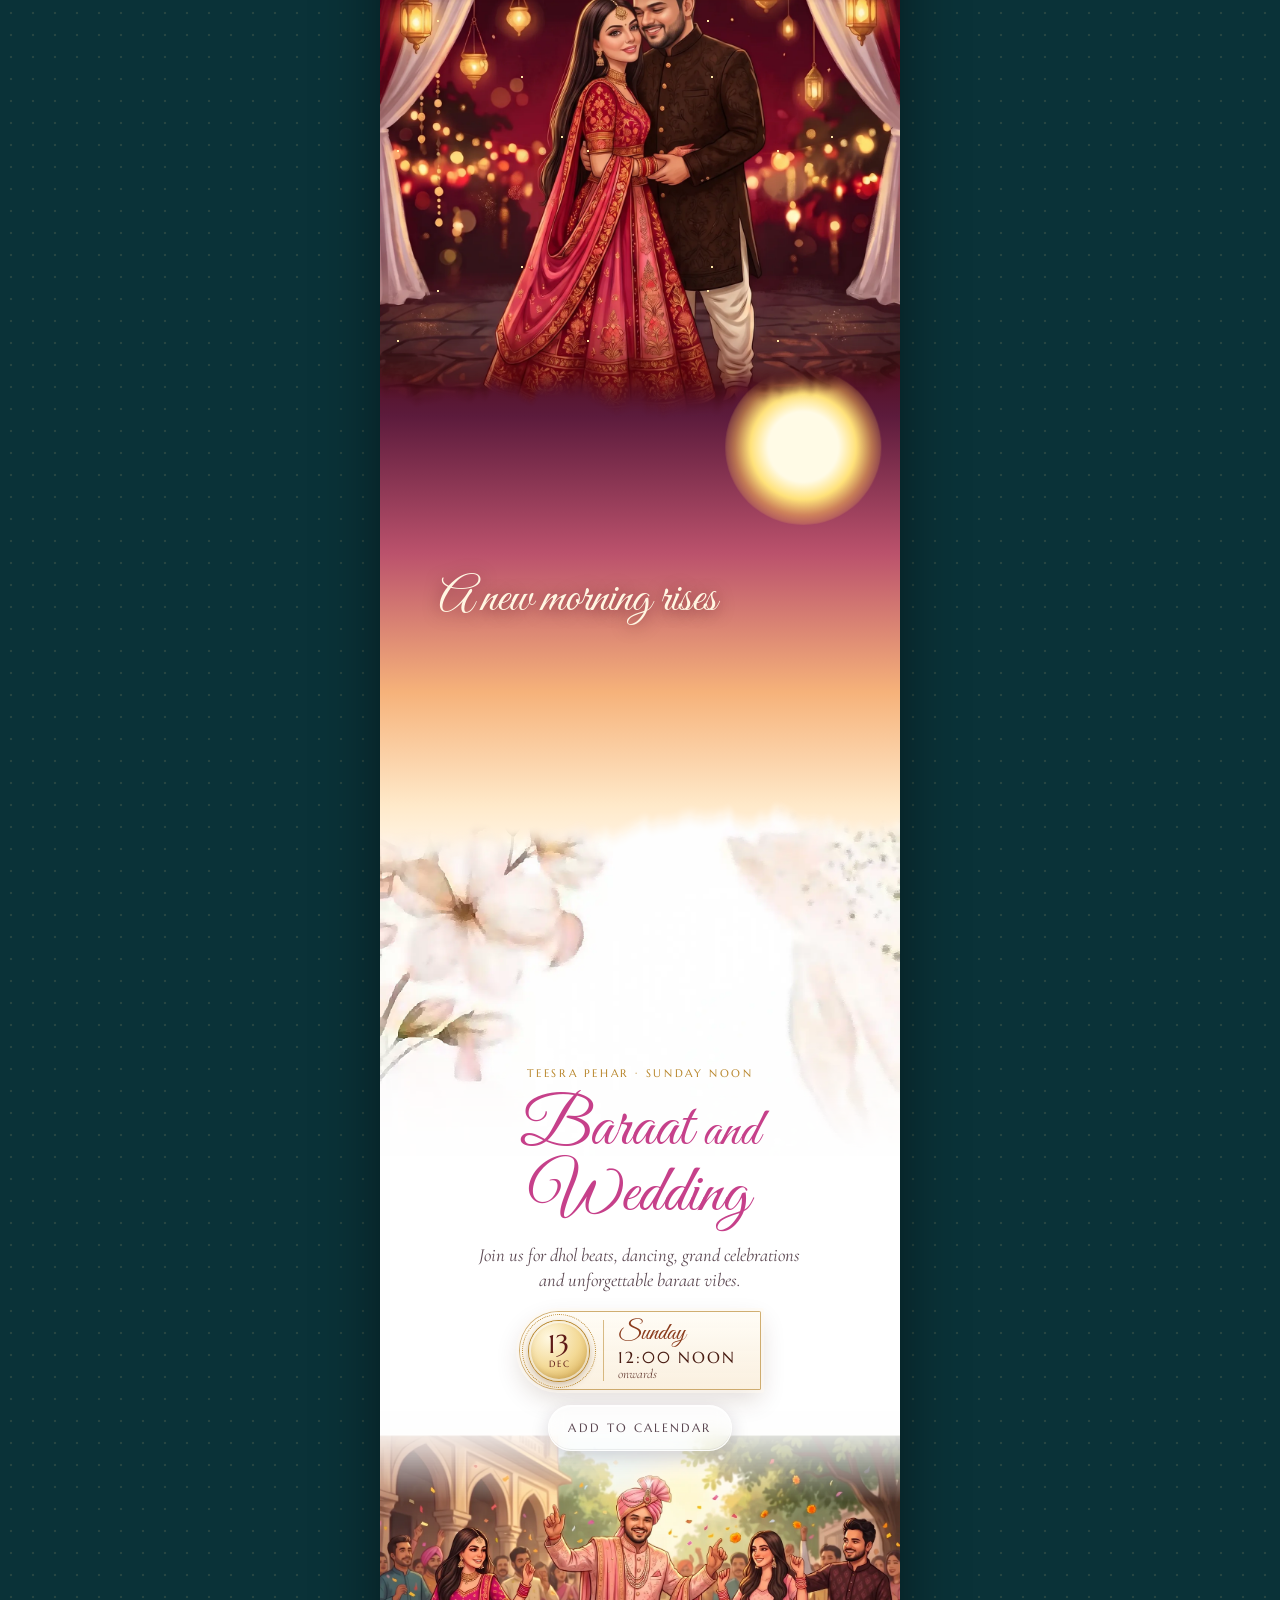
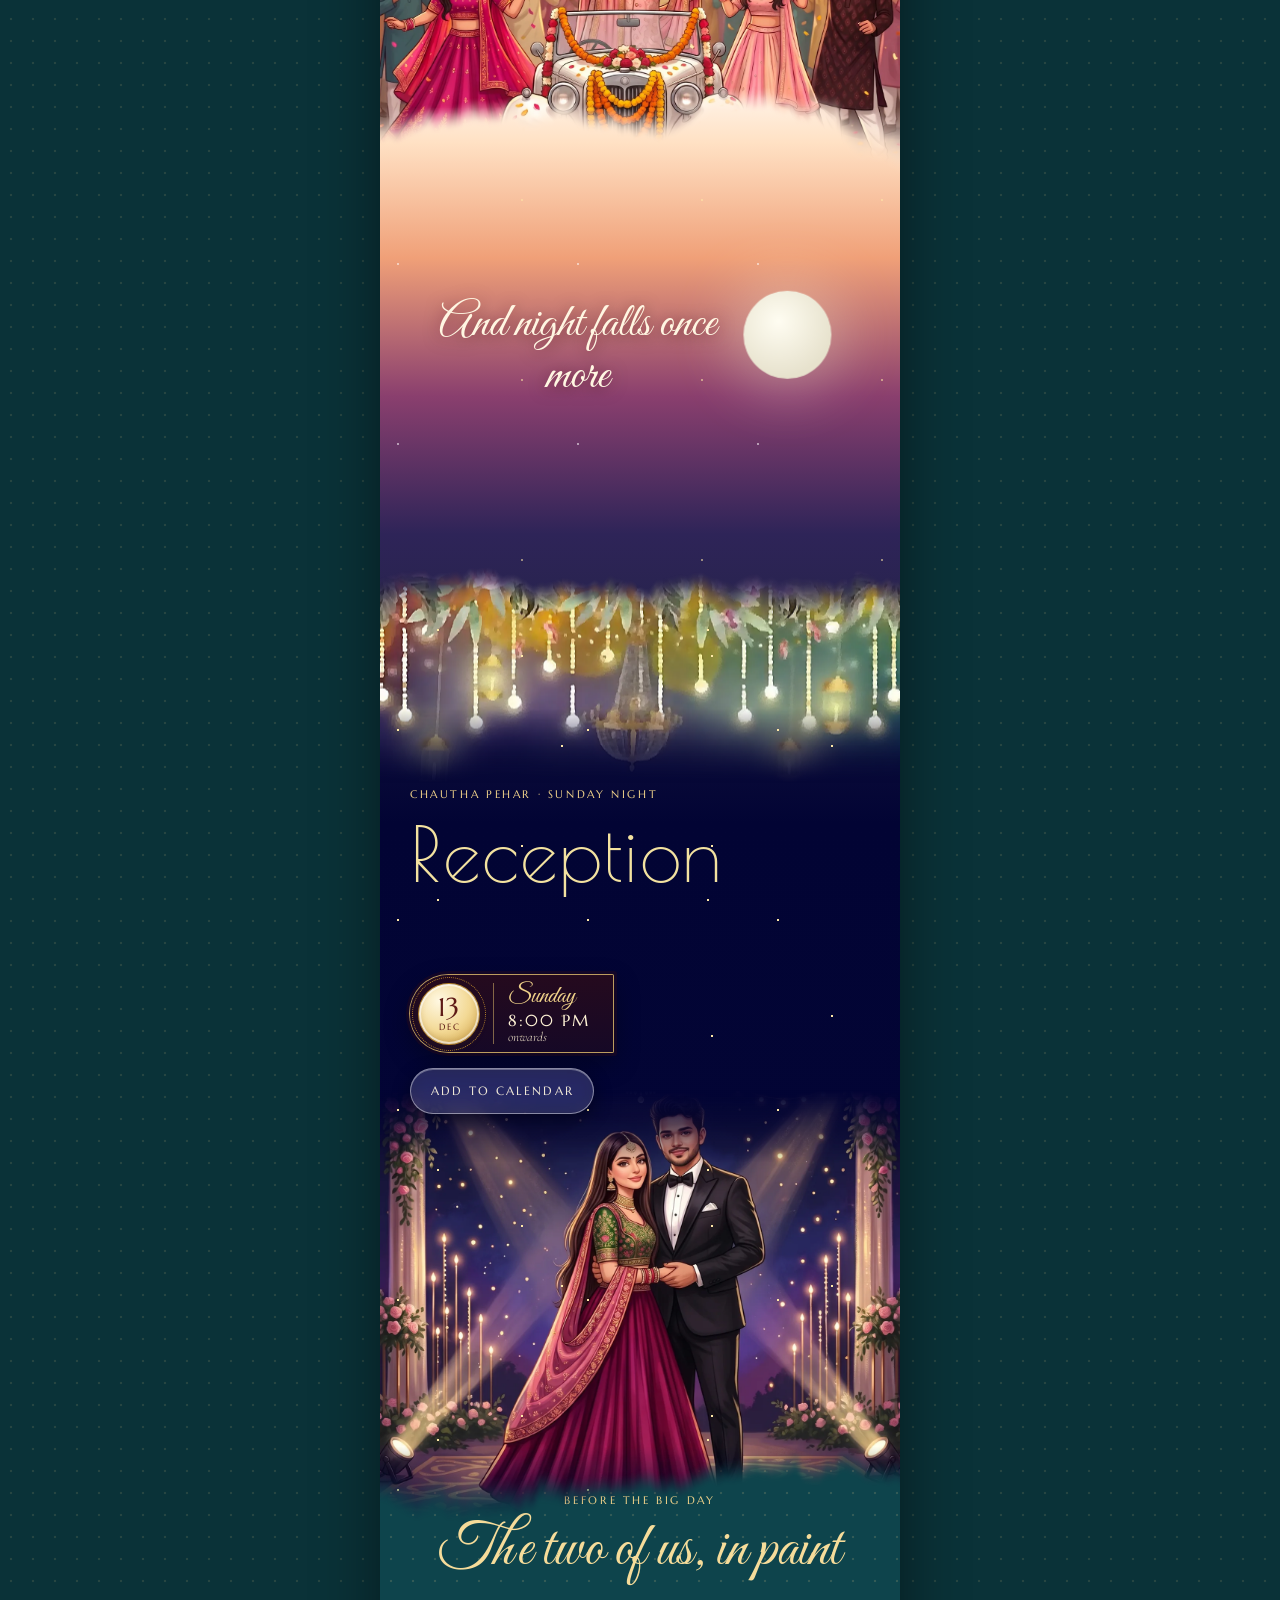
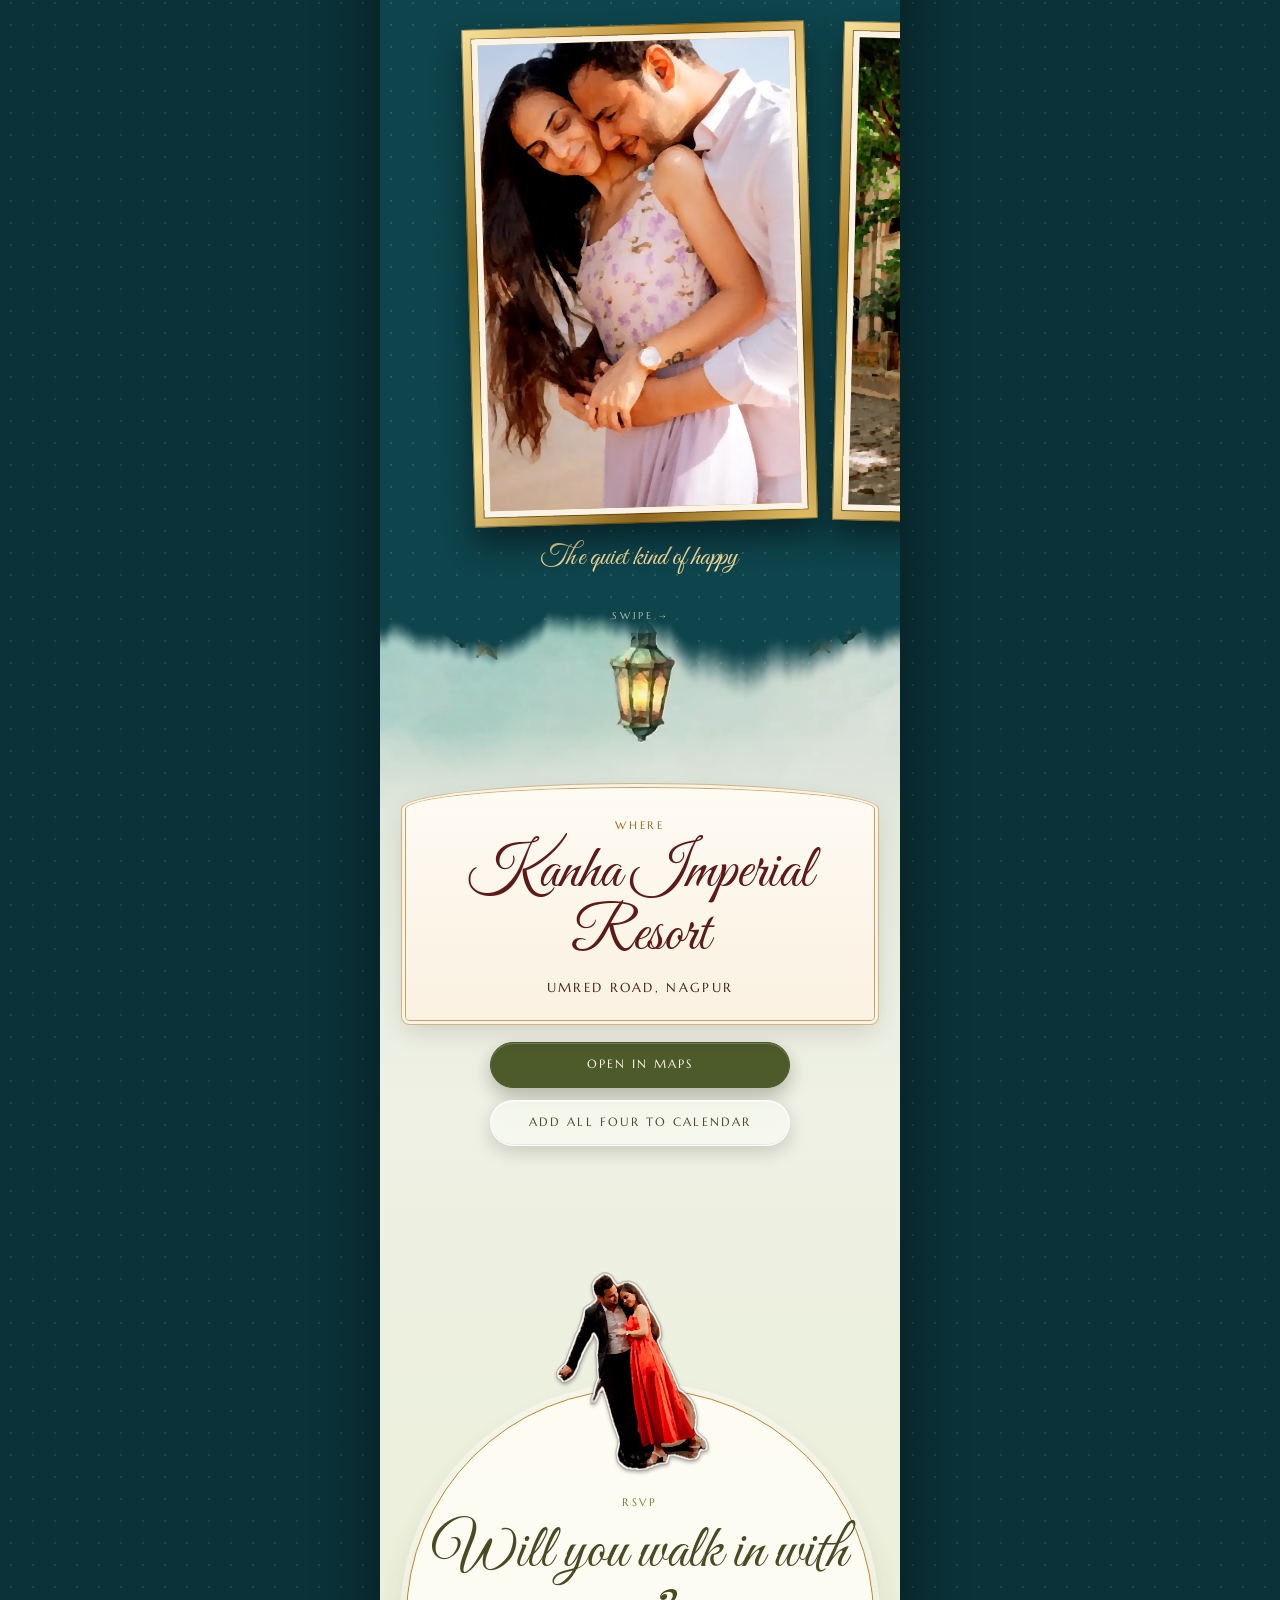
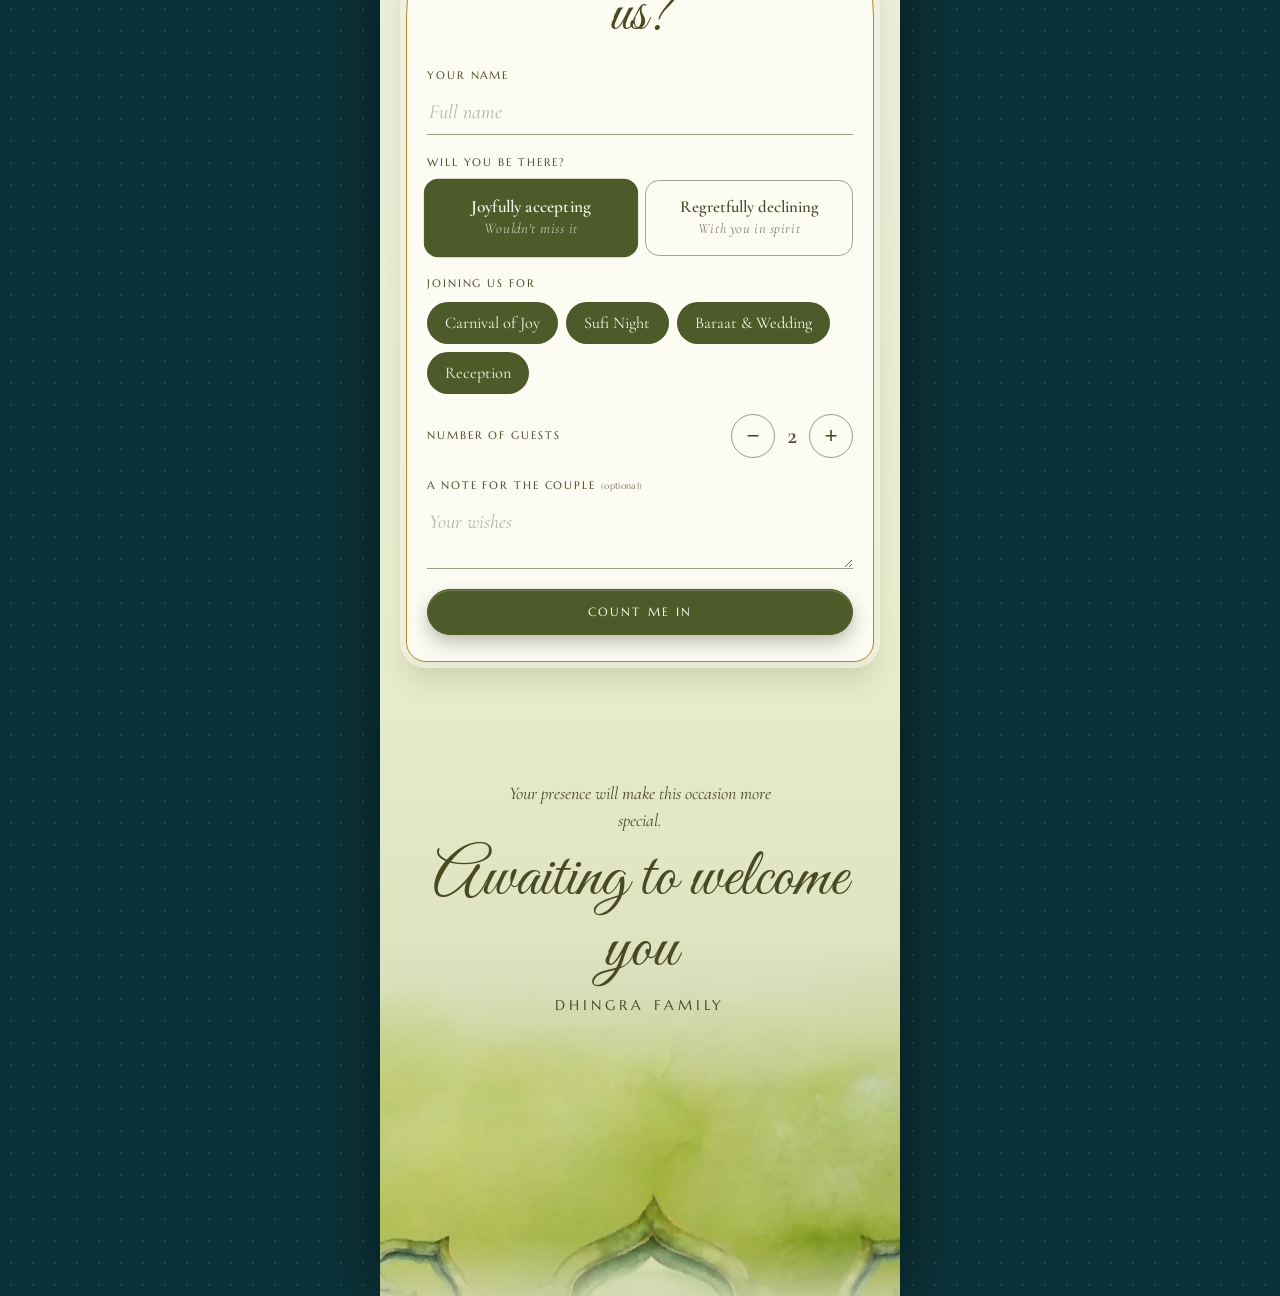
==== commit 482dcd19: "Use a full-width Ganesha image as the link preview" ====
--- a/index.html
+++ b/index.html
@@ -8,7 +8,7 @@
 <meta name="theme-color" content="#0c3d44">
 <meta property="og:title" content="Himanshu &amp; Simran are getting married">
 <meta property="og:description" content="12–13 December 2026 · Kanha Imperial Resort, Nagpur">
-<meta property="og:image" content="https://plainworkthings.github.io/himanshu-weds-simran/assets/share.jpg">
+<meta property="og:image" content="https://plainworkthings.github.io/himanshu-weds-simran/assets/share-ganesha.jpg">
 <meta property="og:image:width" content="1200">
 <meta property="og:image:height" content="630">
 <meta property="og:url" content="https://plainworkthings.github.io/himanshu-weds-simran/">
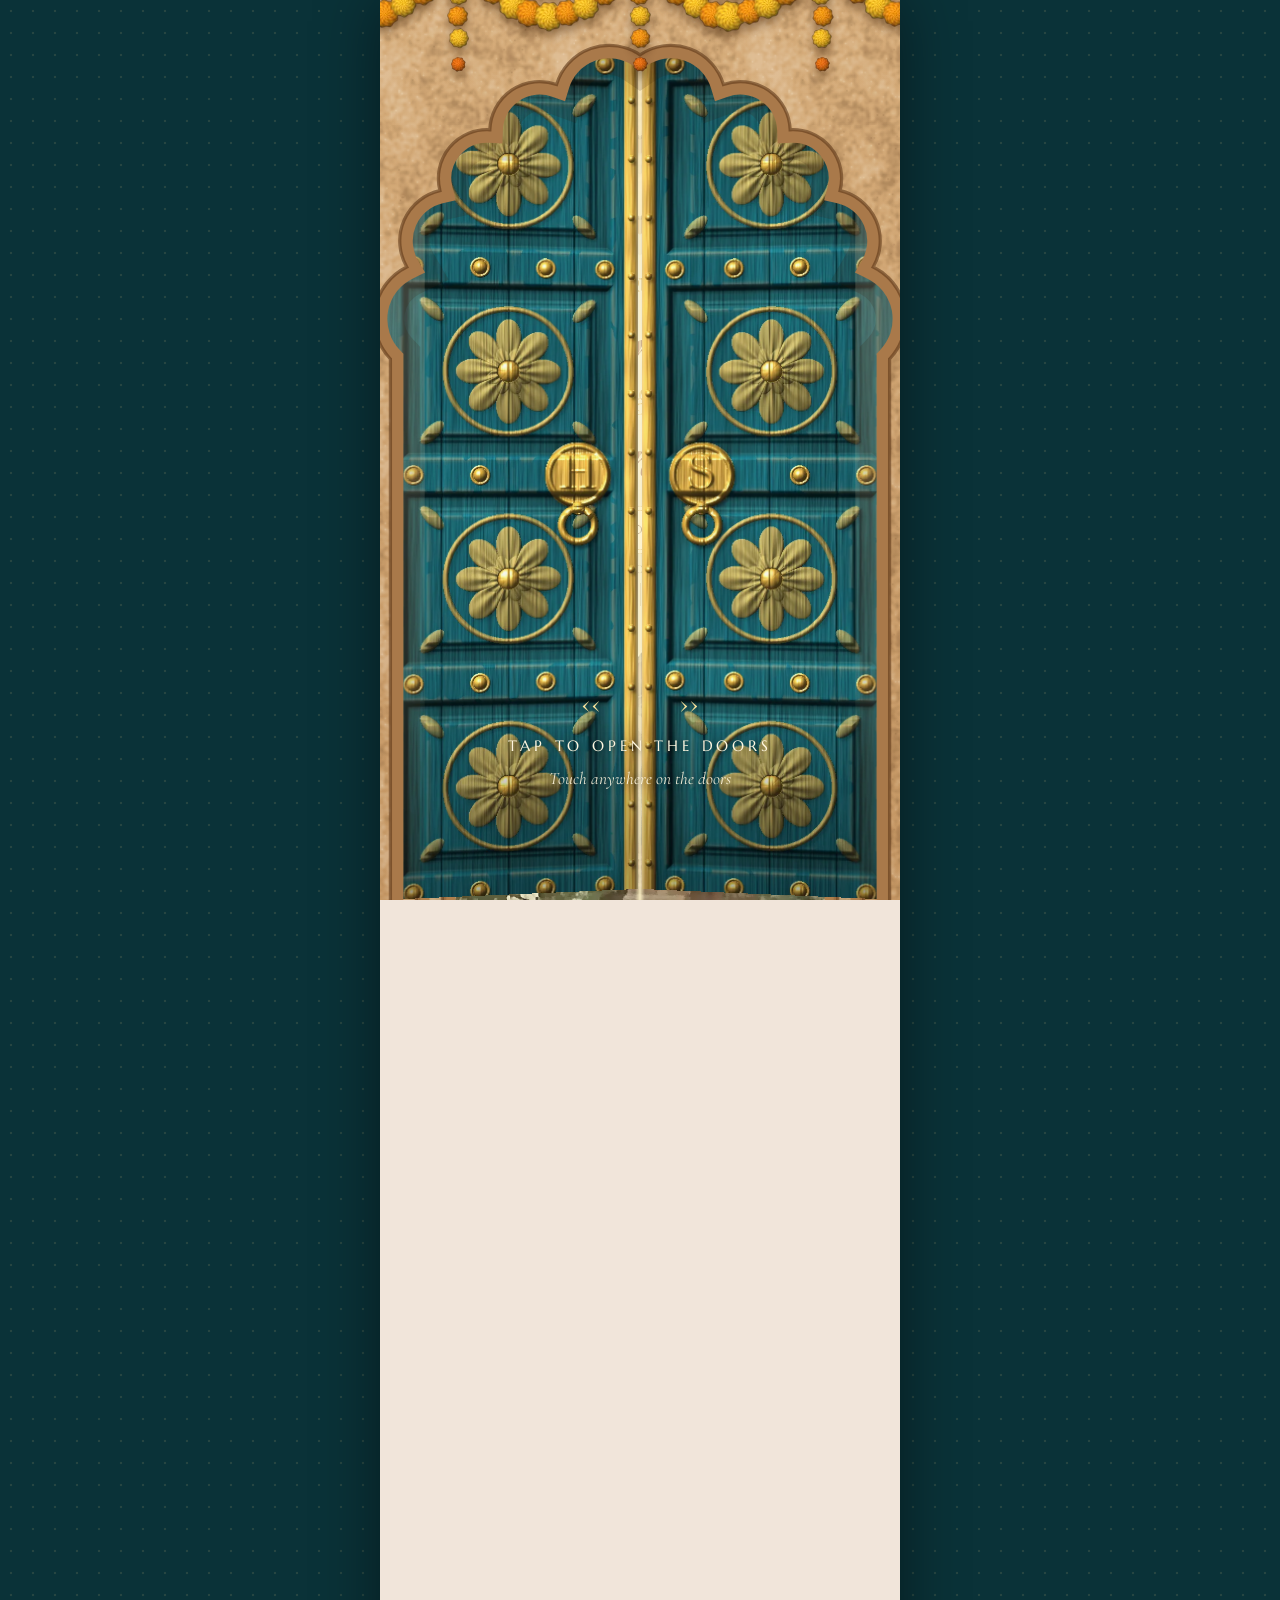
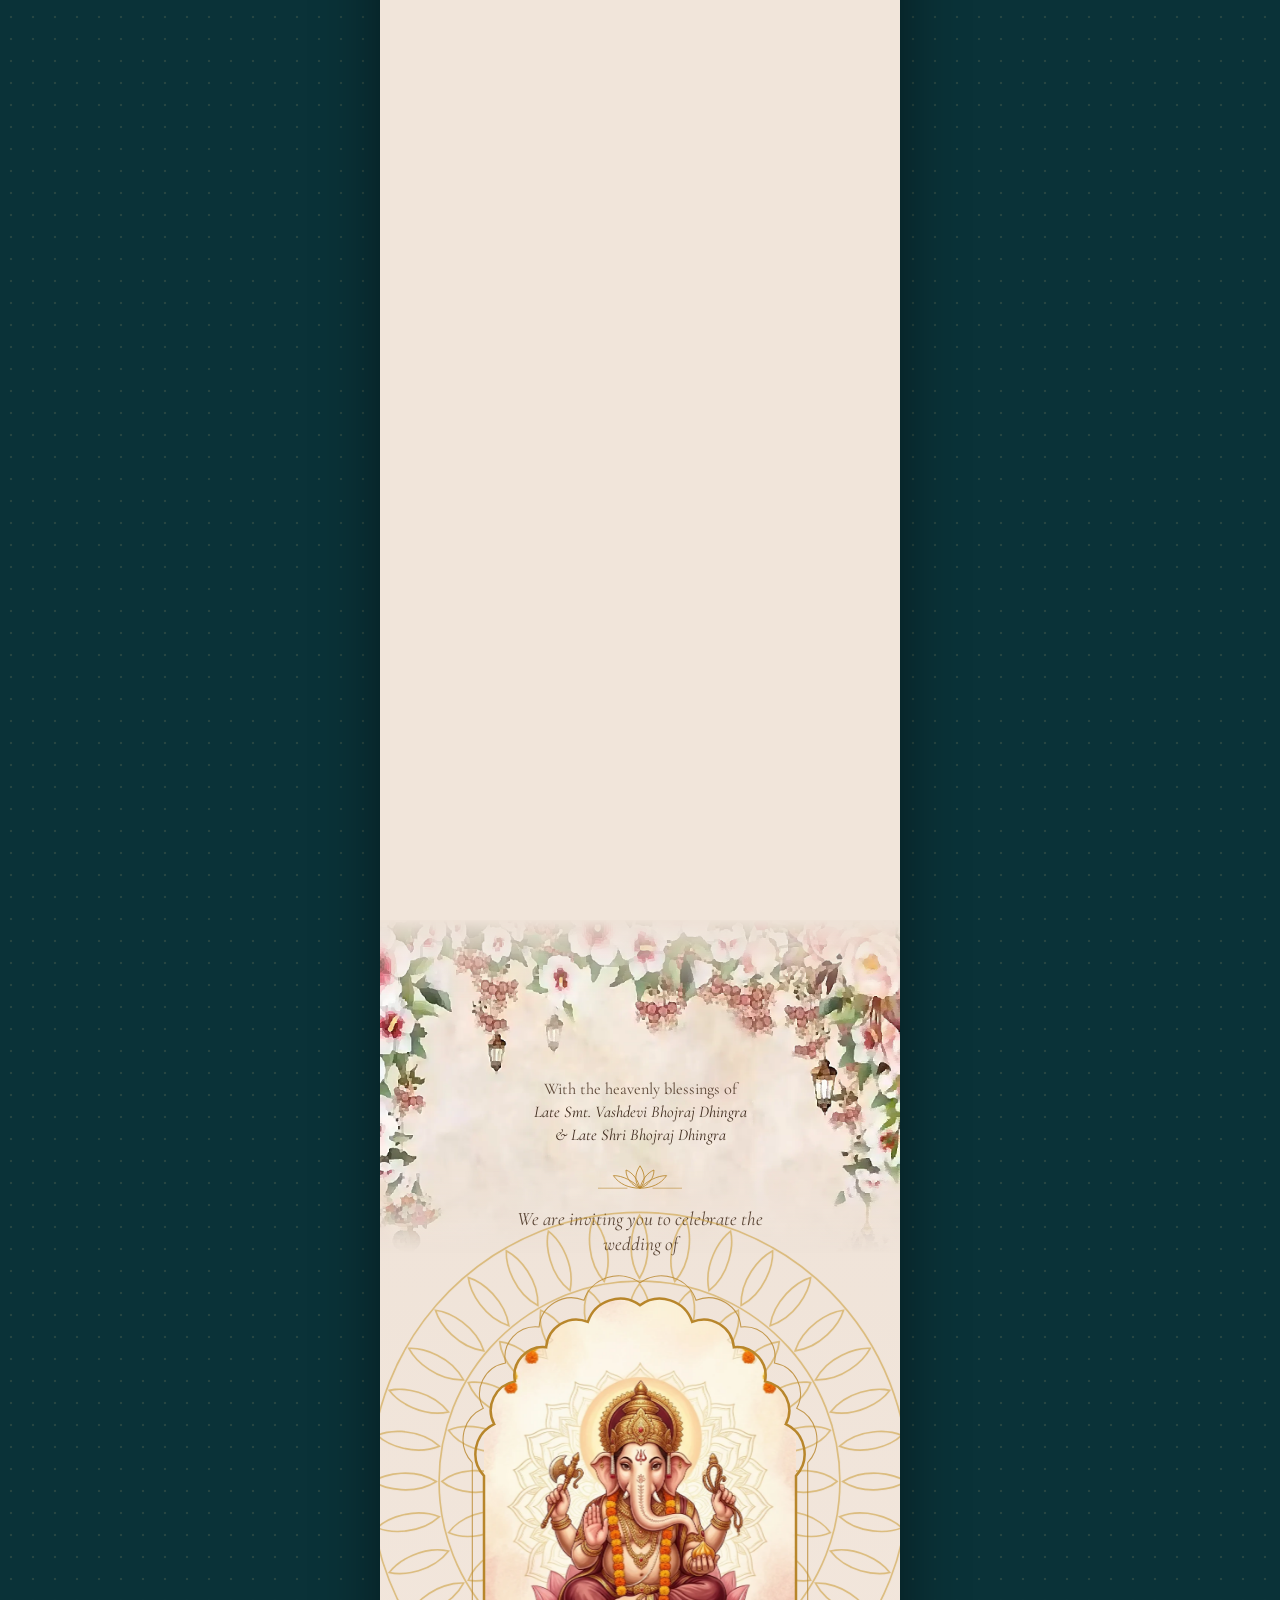
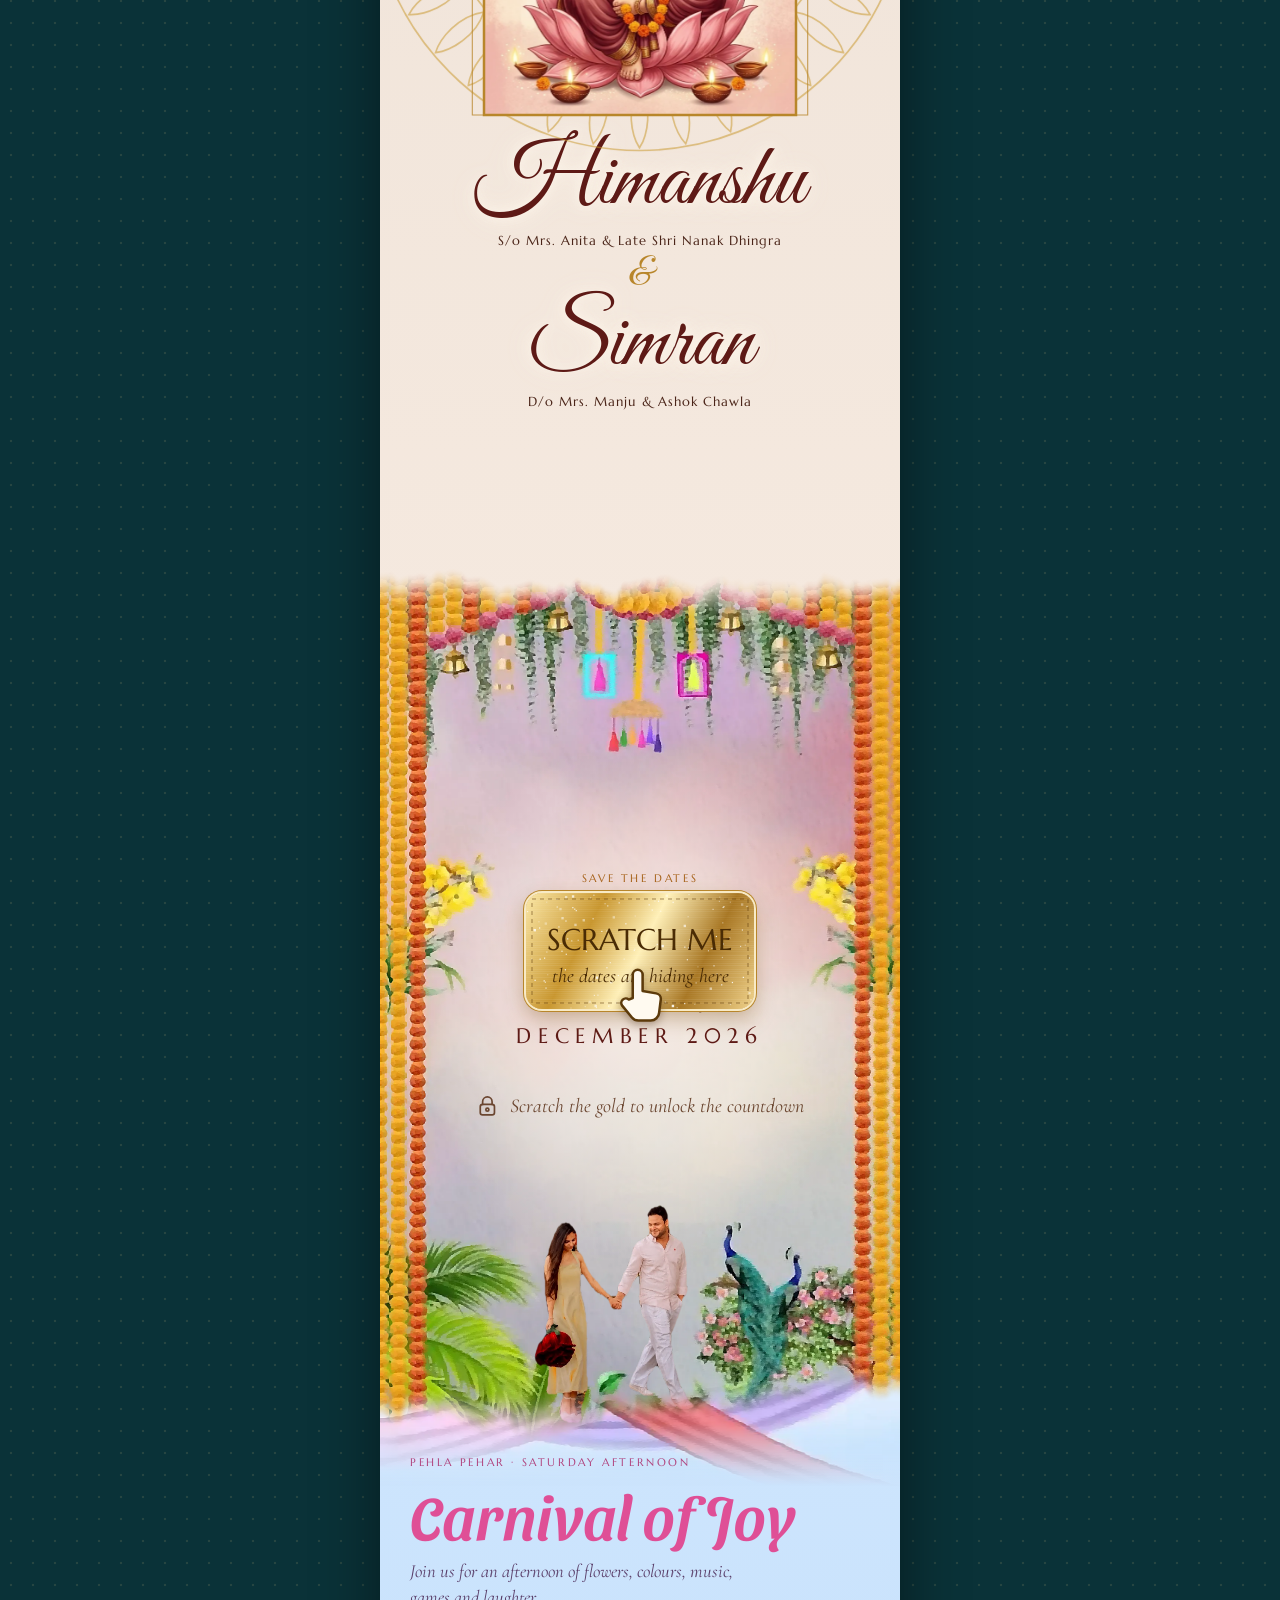
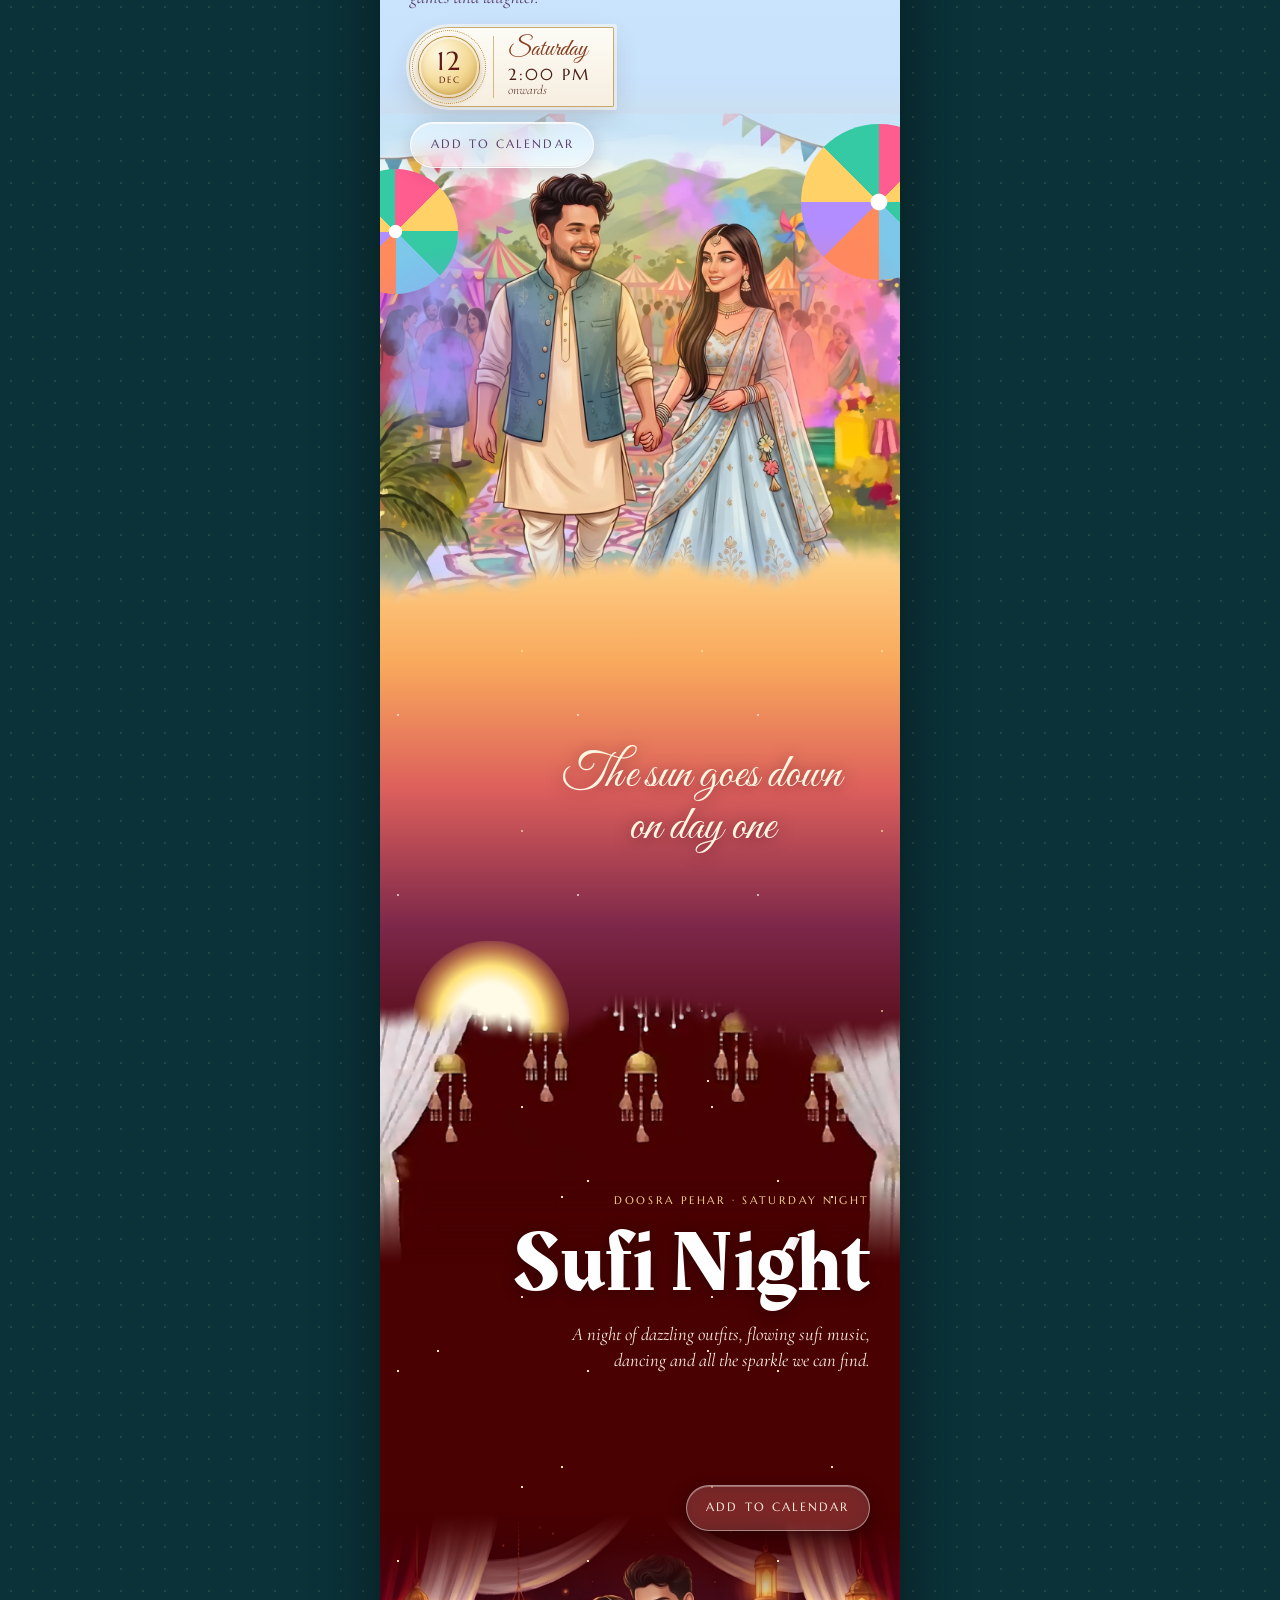
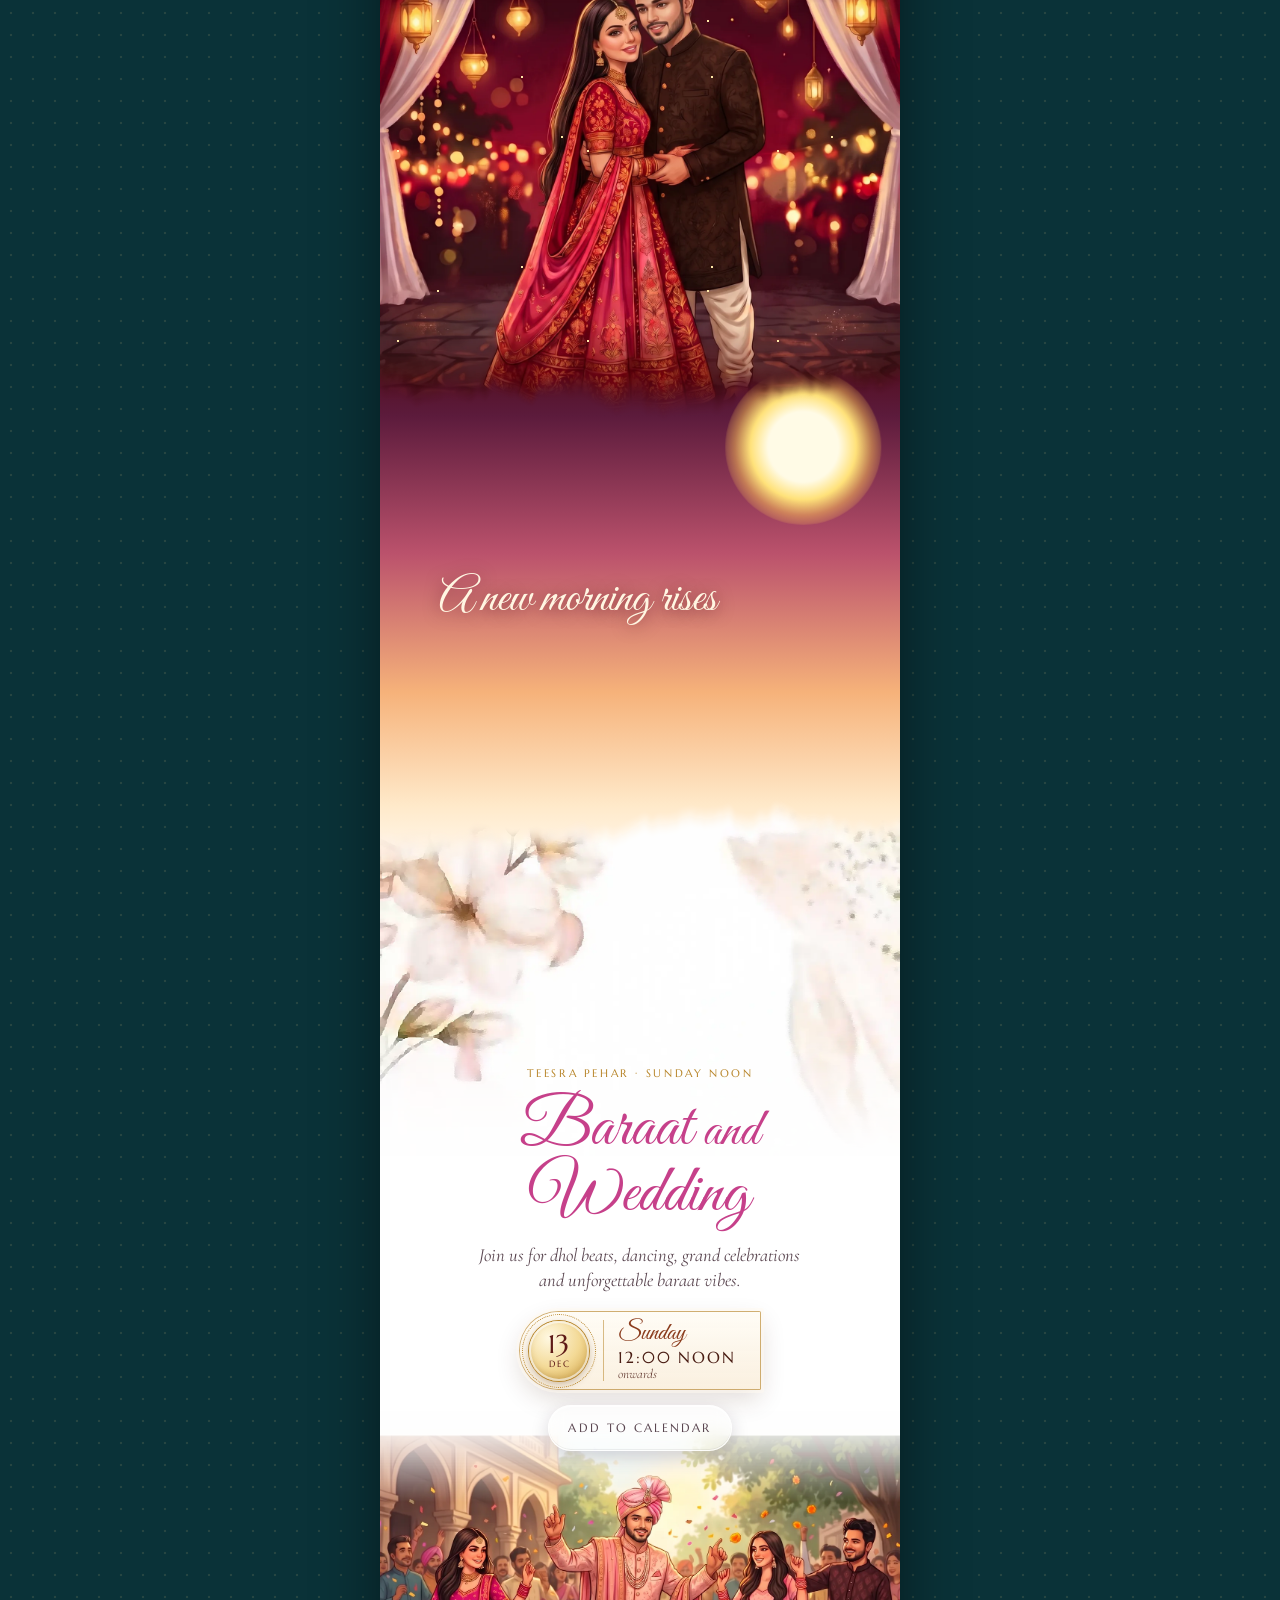
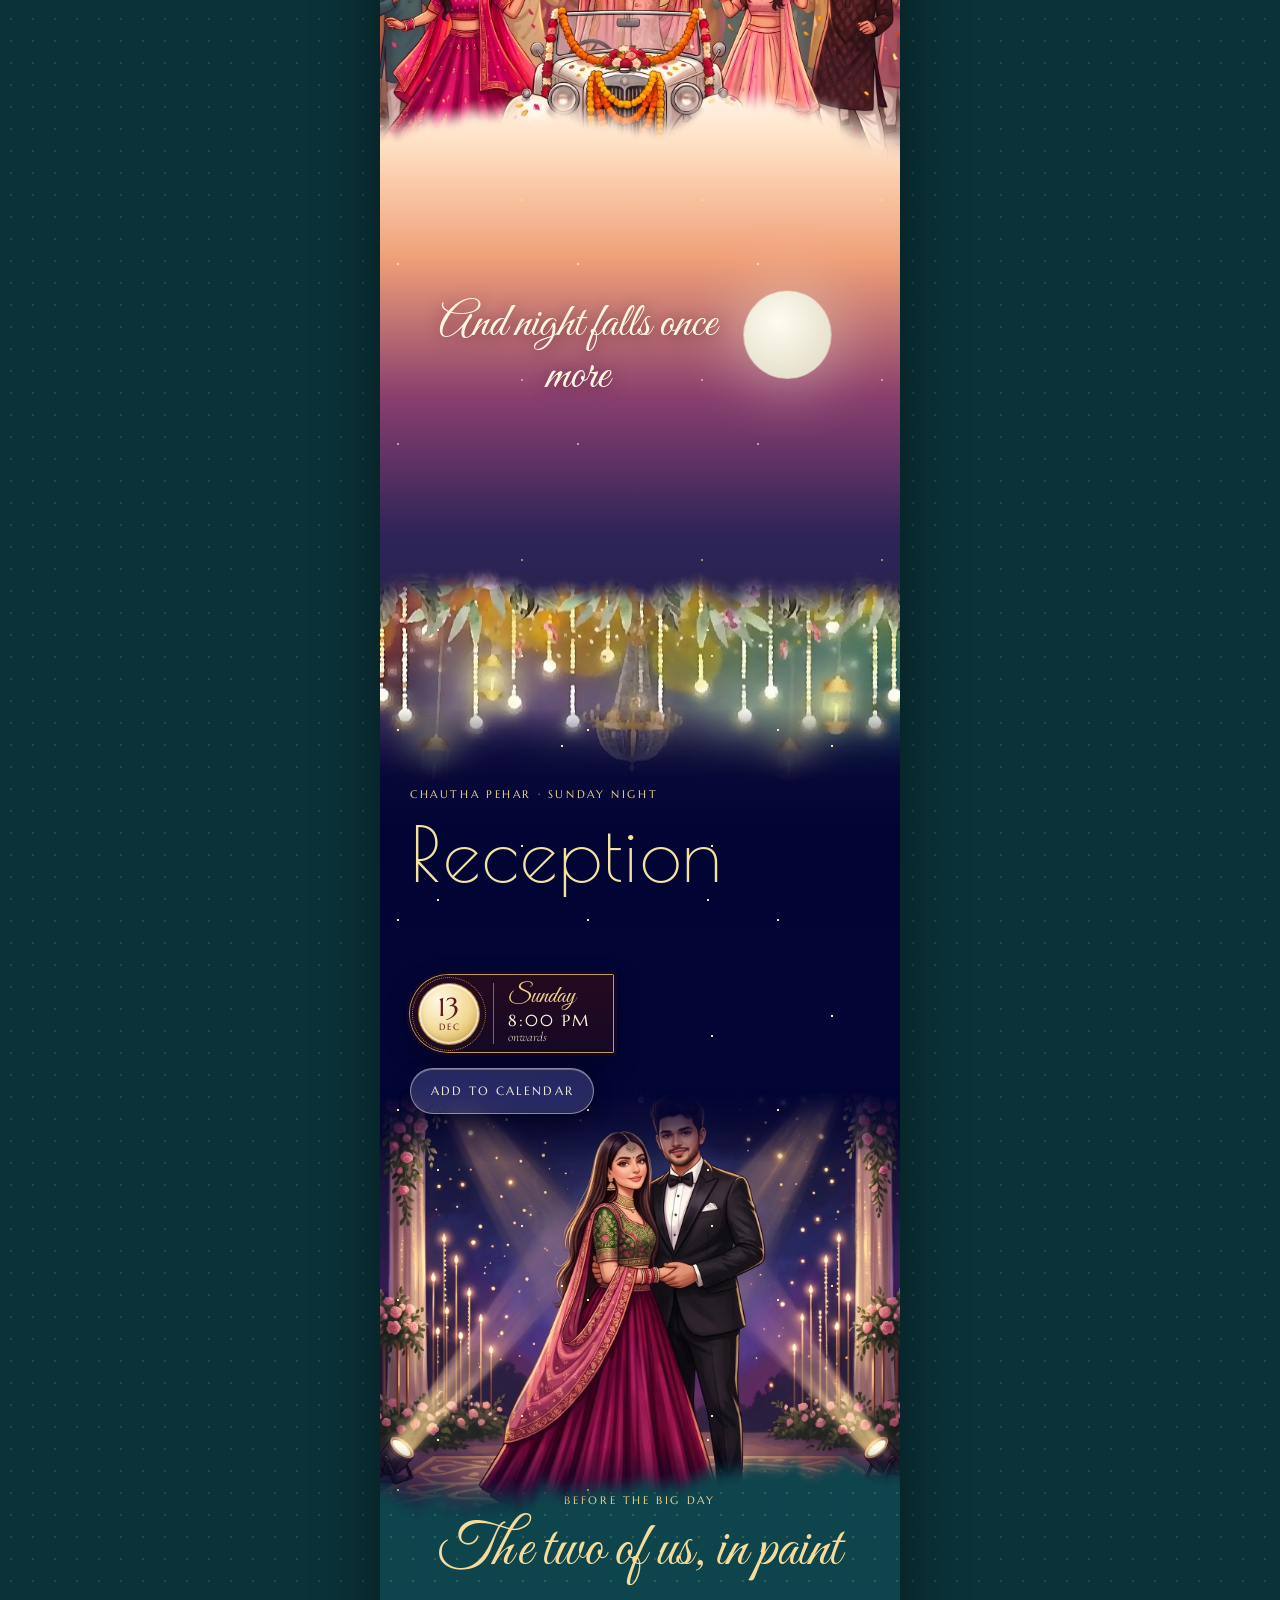
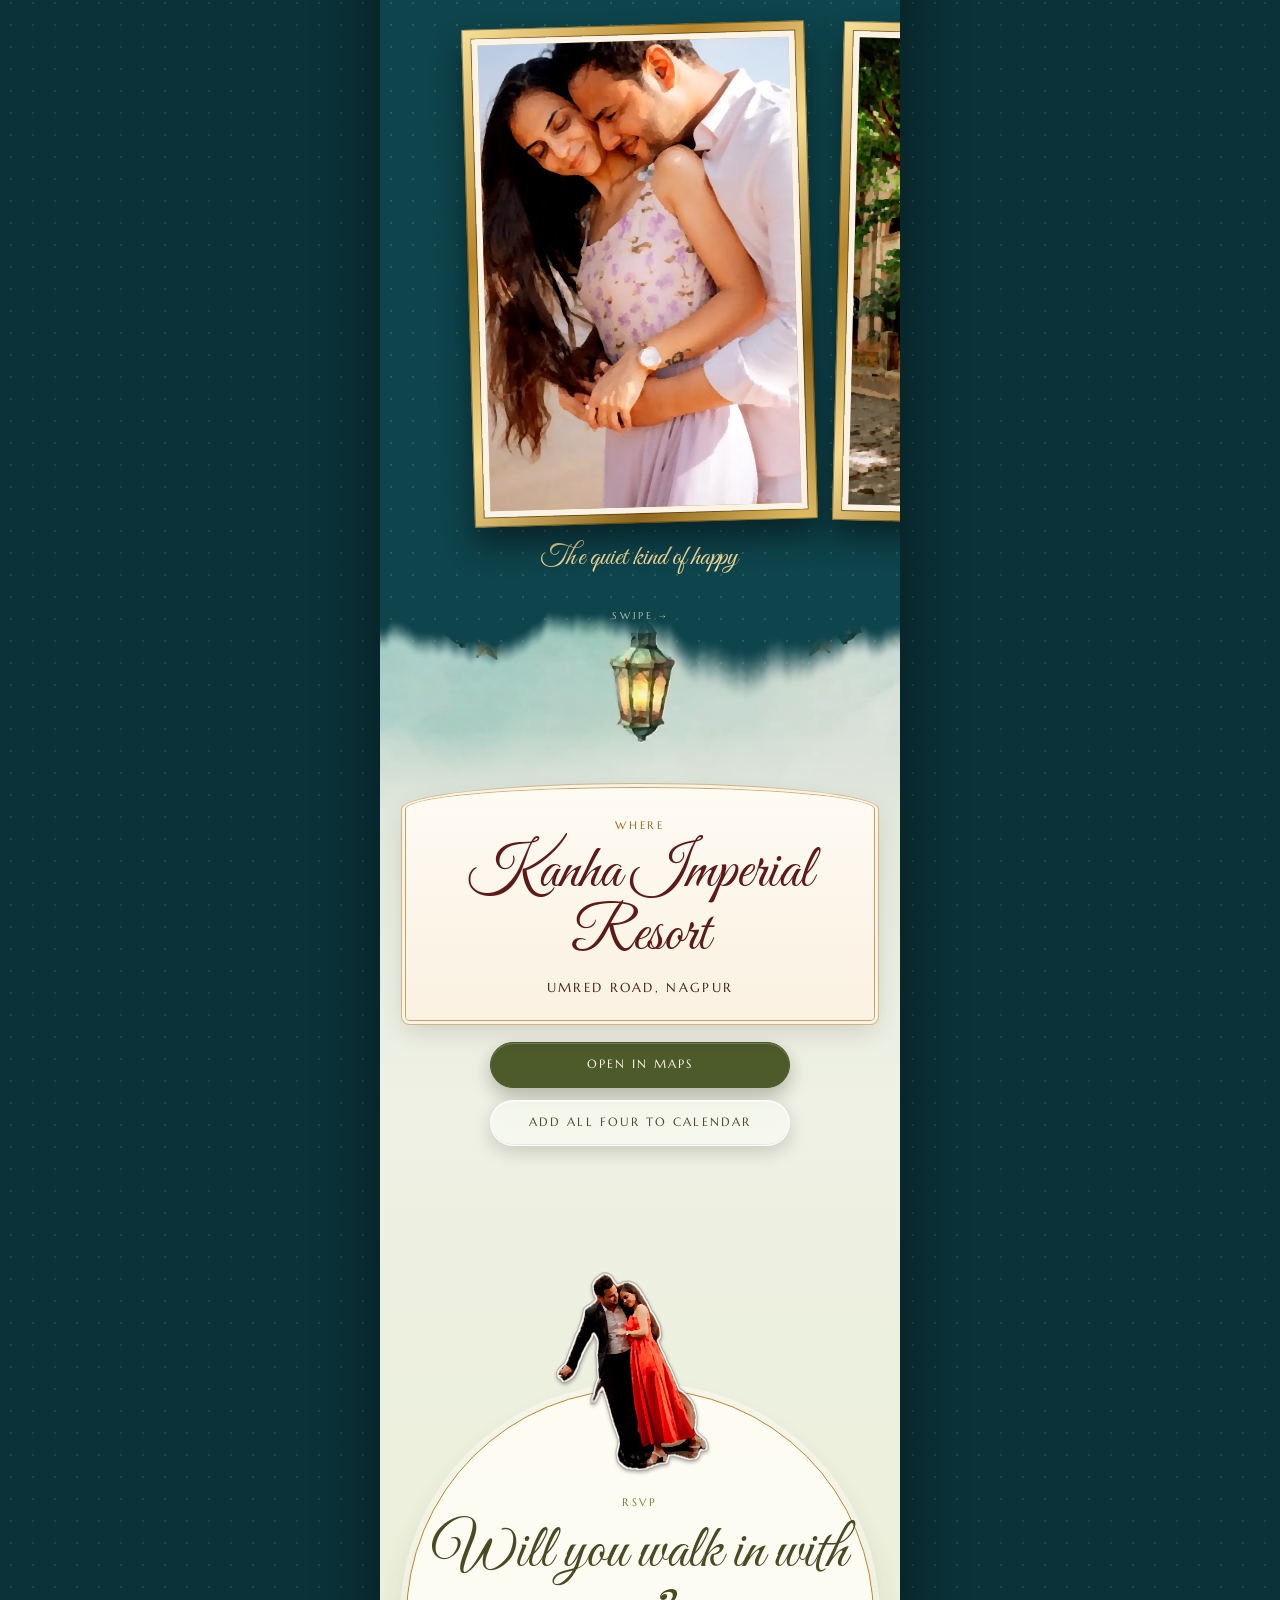
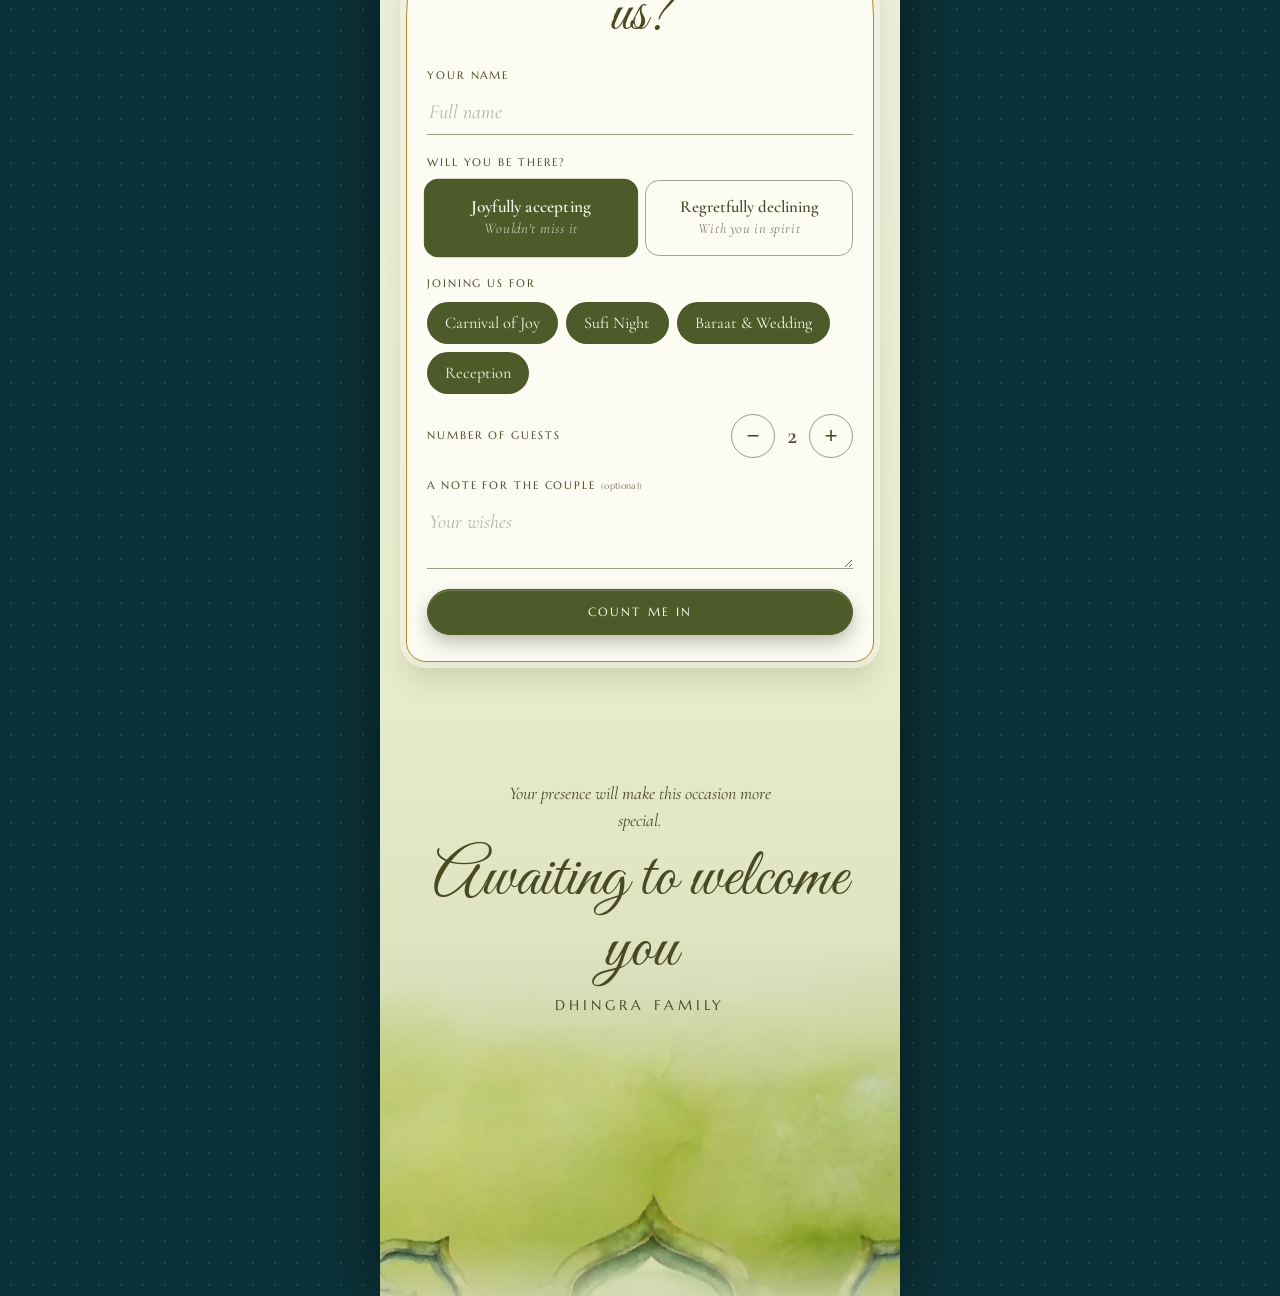
==== commit cab13352: "Same slim groom as Reception in Sufi Night and Baraat Gemini swapped the groom using the Reception p" ====
--- a/index.html
+++ b/index.html
@@ -192,7 +192,7 @@
     <p class="when" data-reveal aria-label="12 December, Saturday, 8:00 pm onwards"><span class="when__seal" aria-hidden="true"><b>12</b><small>Dec</small></span><span class="when__info" aria-hidden="true"><em>Saturday</em><strong>8:00 pm</strong><small>onwards</small></span></p>
     <a class="btn" href="calendar/sufi-night.ics" data-reveal>Add to calendar</a>
   </div>
-  <img class="page__bottom" data-strip="bottom" src="assets/art/sufi-bottom.webp?v=6" width="928" height="932" alt="Illustration of the couple in a red lehenga and dark sherwani" loading="lazy" decoding="async">
+  <img class="page__bottom" data-strip="bottom" src="assets/art/sufi-bottom.webp?v=7" width="928" height="932" alt="Illustration of the couple in a red lehenga and dark sherwani" loading="lazy" decoding="async">
 </section>
 
 <!-- The sky keeps time: a new morning -->
@@ -209,7 +209,7 @@
     <p class="when" data-reveal aria-label="13 December, Sunday, 12 noon onwards"><span class="when__seal" aria-hidden="true"><b>13</b><small>Dec</small></span><span class="when__info" aria-hidden="true"><em>Sunday</em><strong>12:00 noon</strong><small>onwards</small></span></p>
     <a class="btn" href="calendar/wedding.ics" data-reveal>Add to calendar</a>
   </div>
-  <img class="page__bottom" data-strip="bottom" src="assets/art/baraat-bottom.webp?v=6" width="928" height="666" alt="Illustration of the baraat dancing around a flower-decked vintage car" loading="lazy" decoding="async">
+  <img class="page__bottom" data-strip="bottom" src="assets/art/baraat-bottom.webp?v=7" width="928" height="666" alt="Illustration of the baraat dancing around a flower-decked vintage car" loading="lazy" decoding="async">
 </section>
 
 <!-- The sky keeps time: night falls again -->
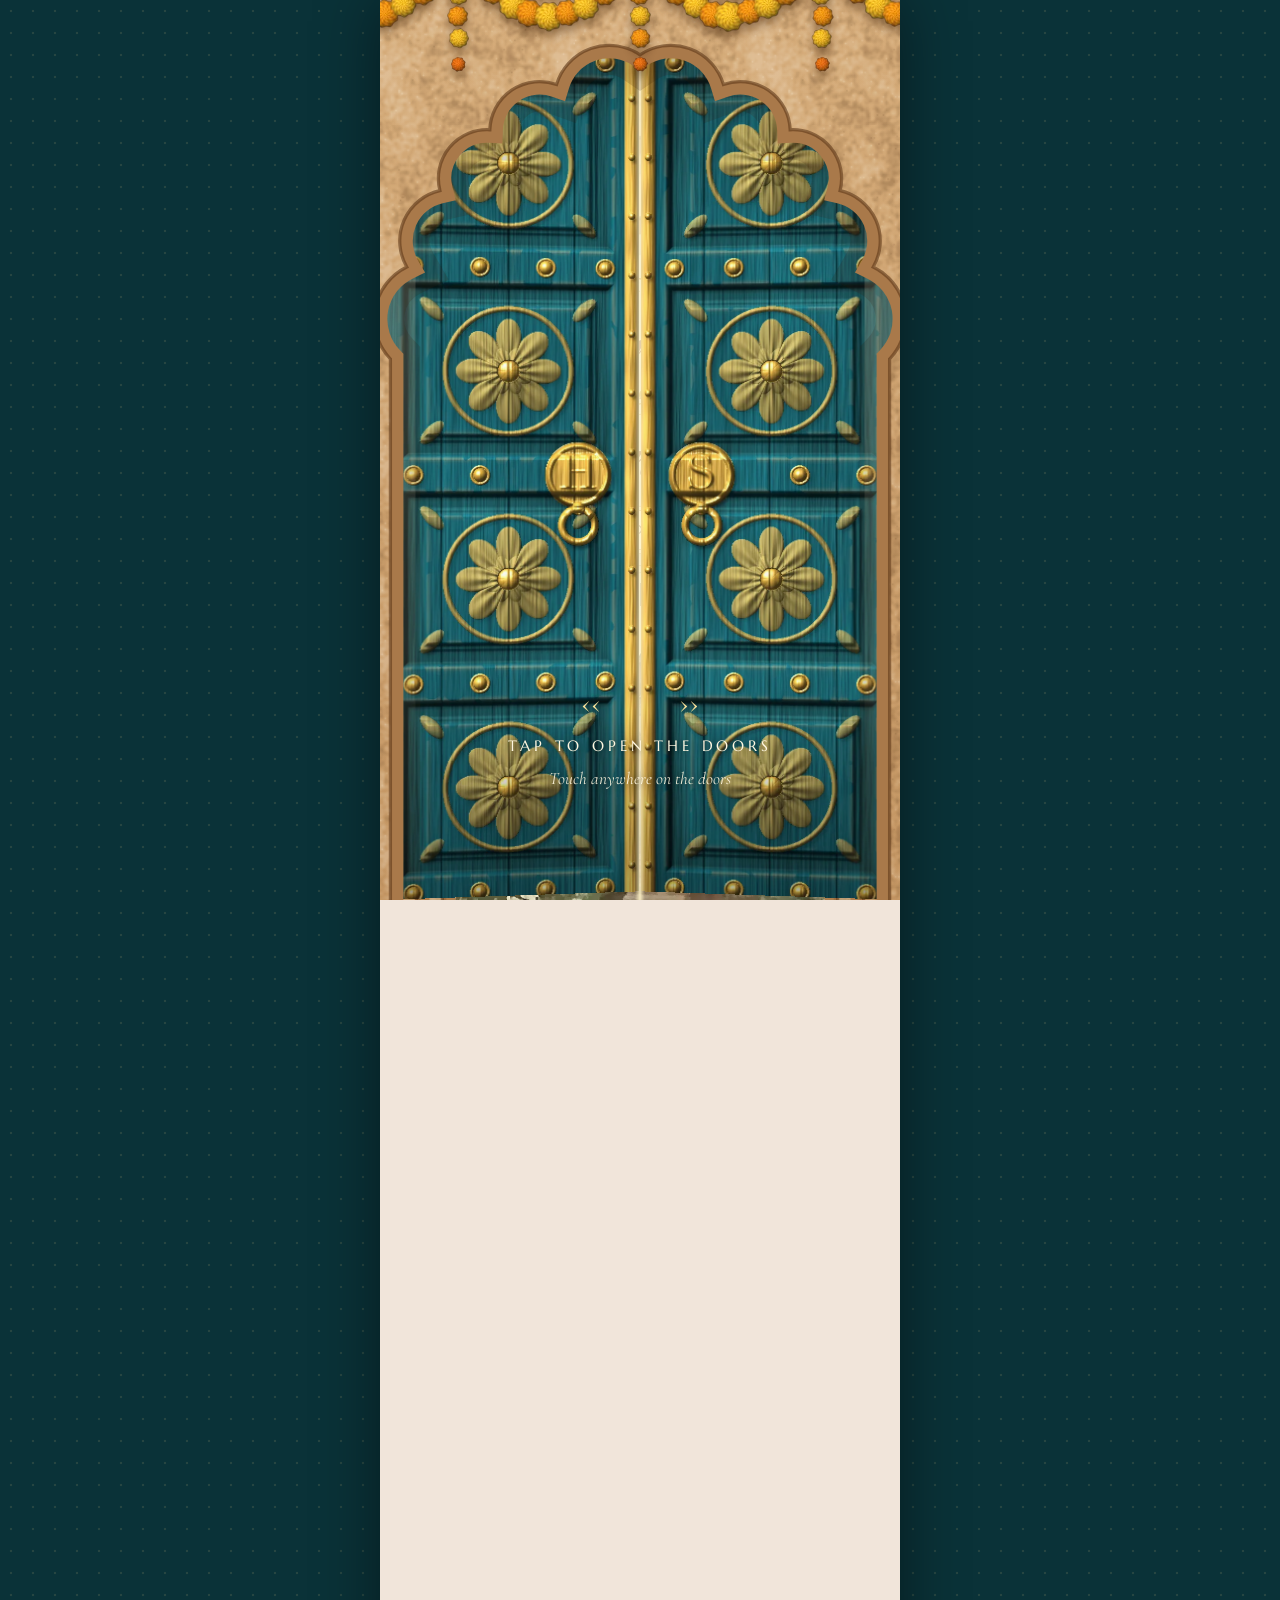
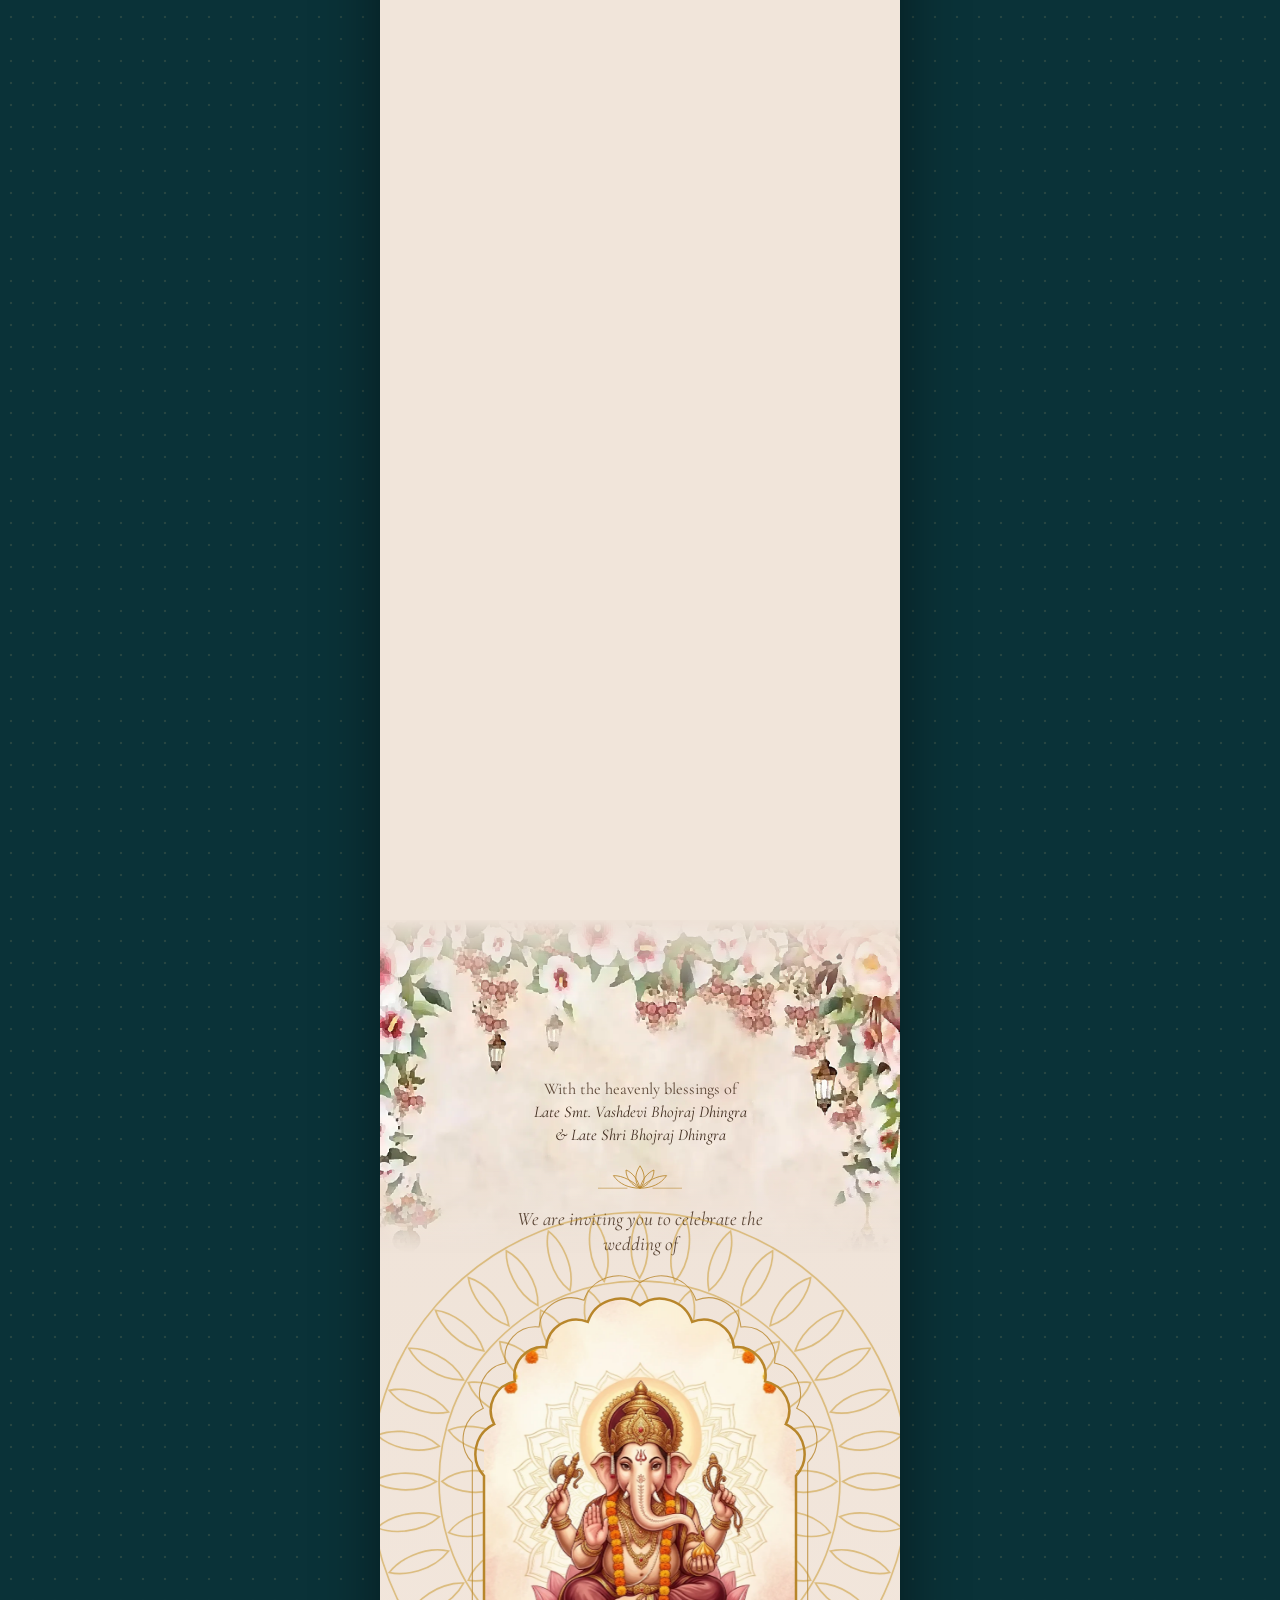
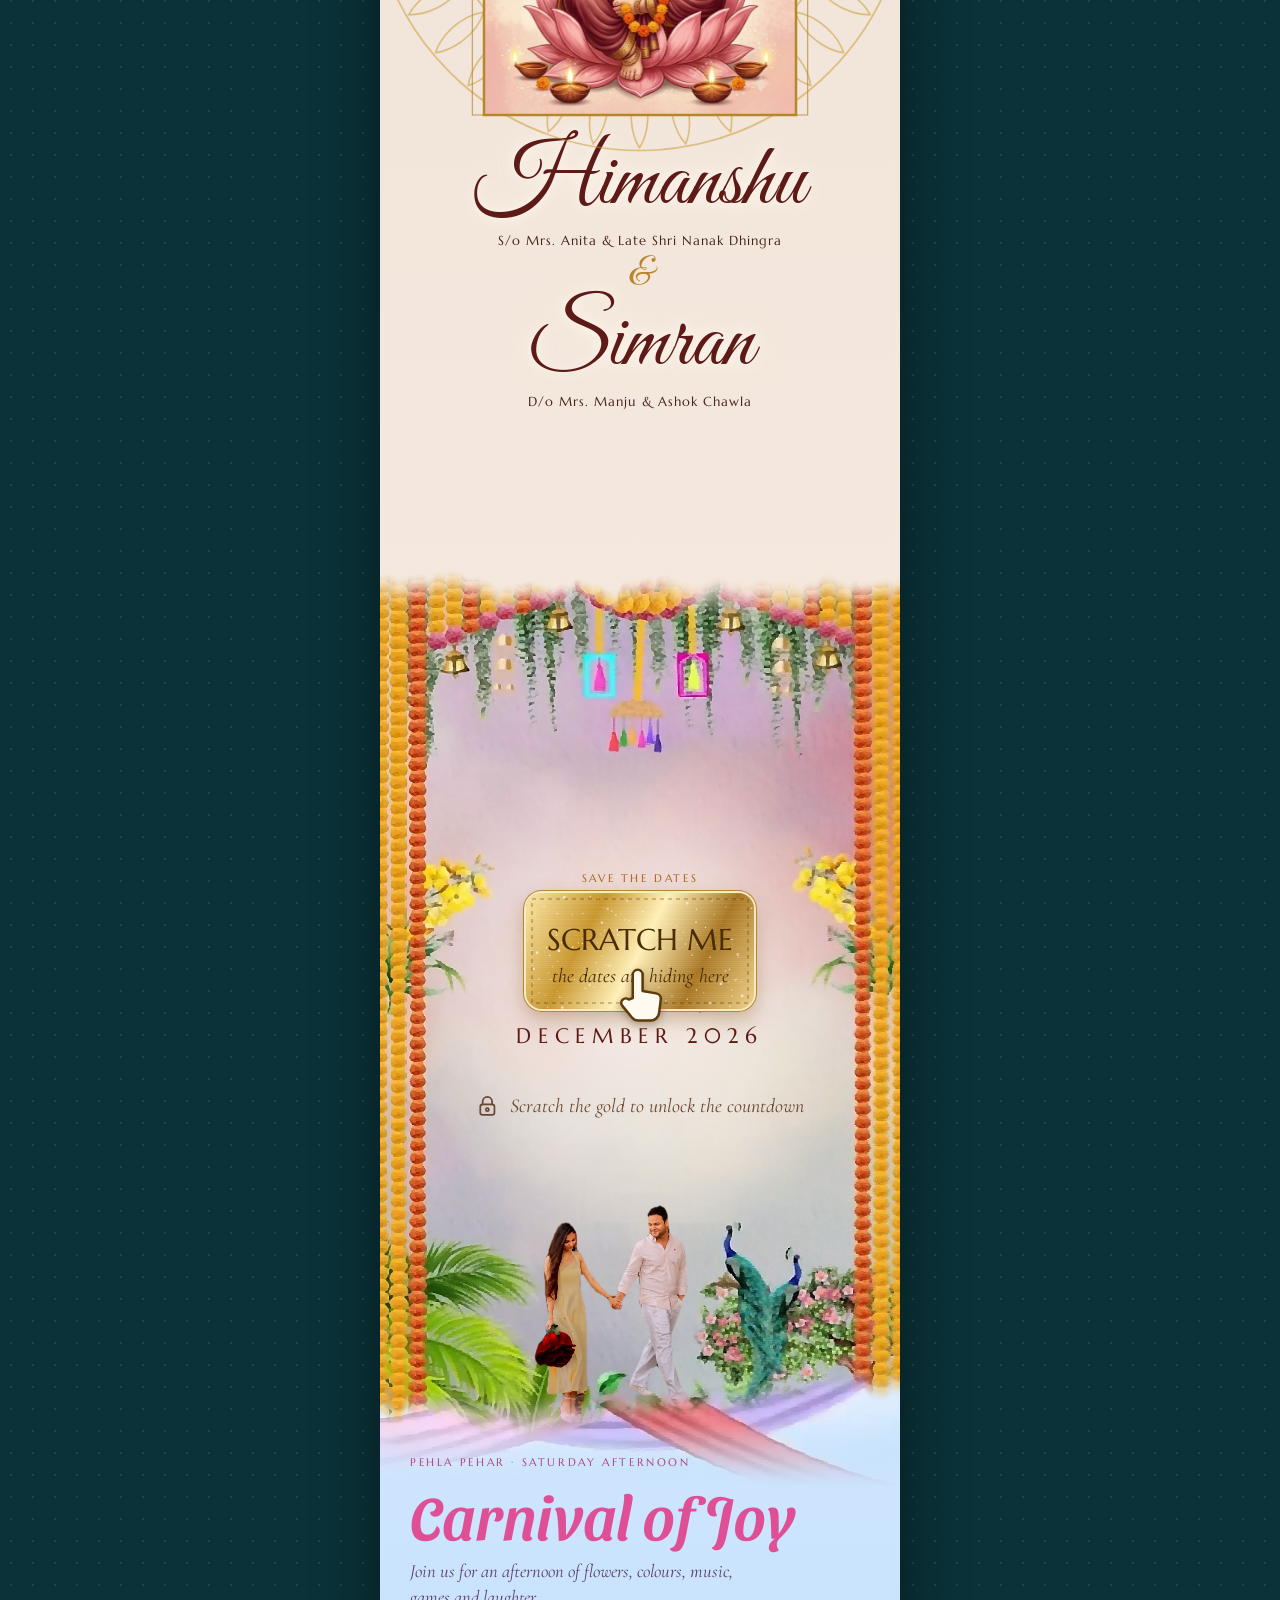
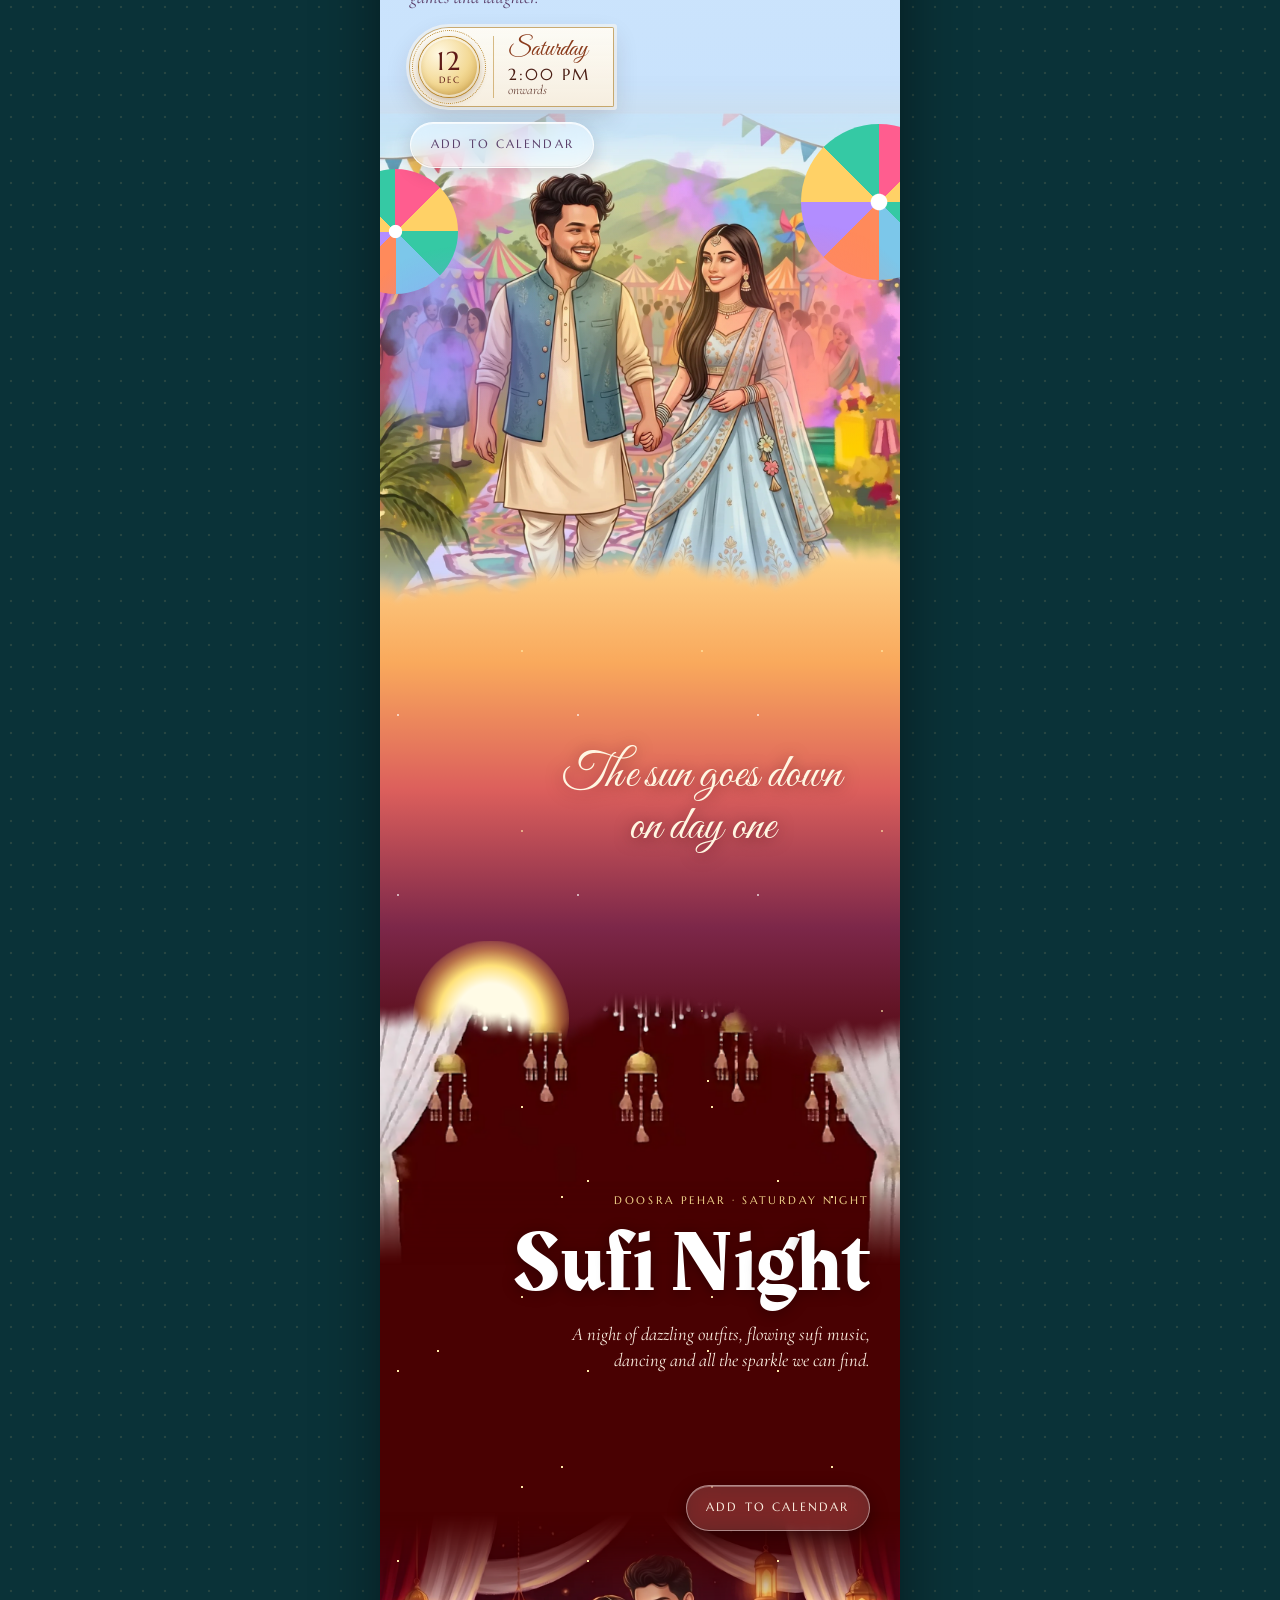
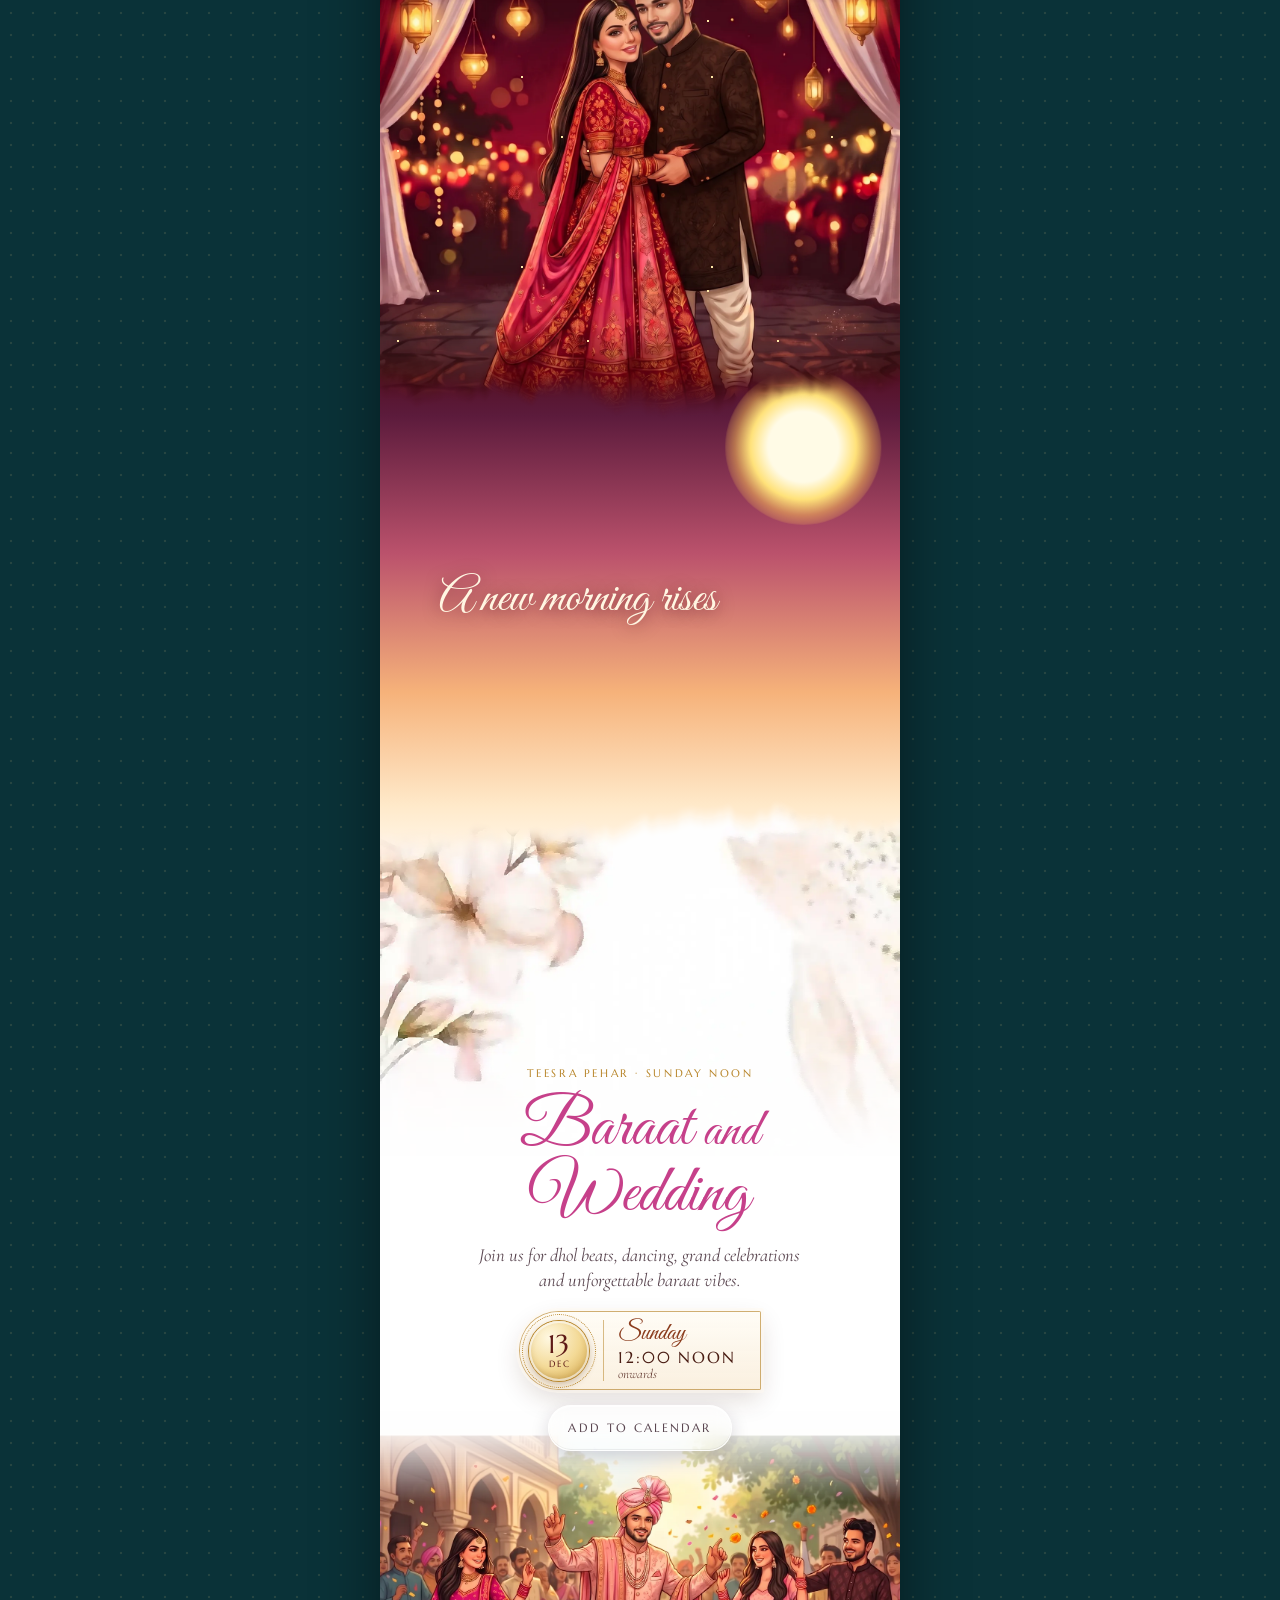
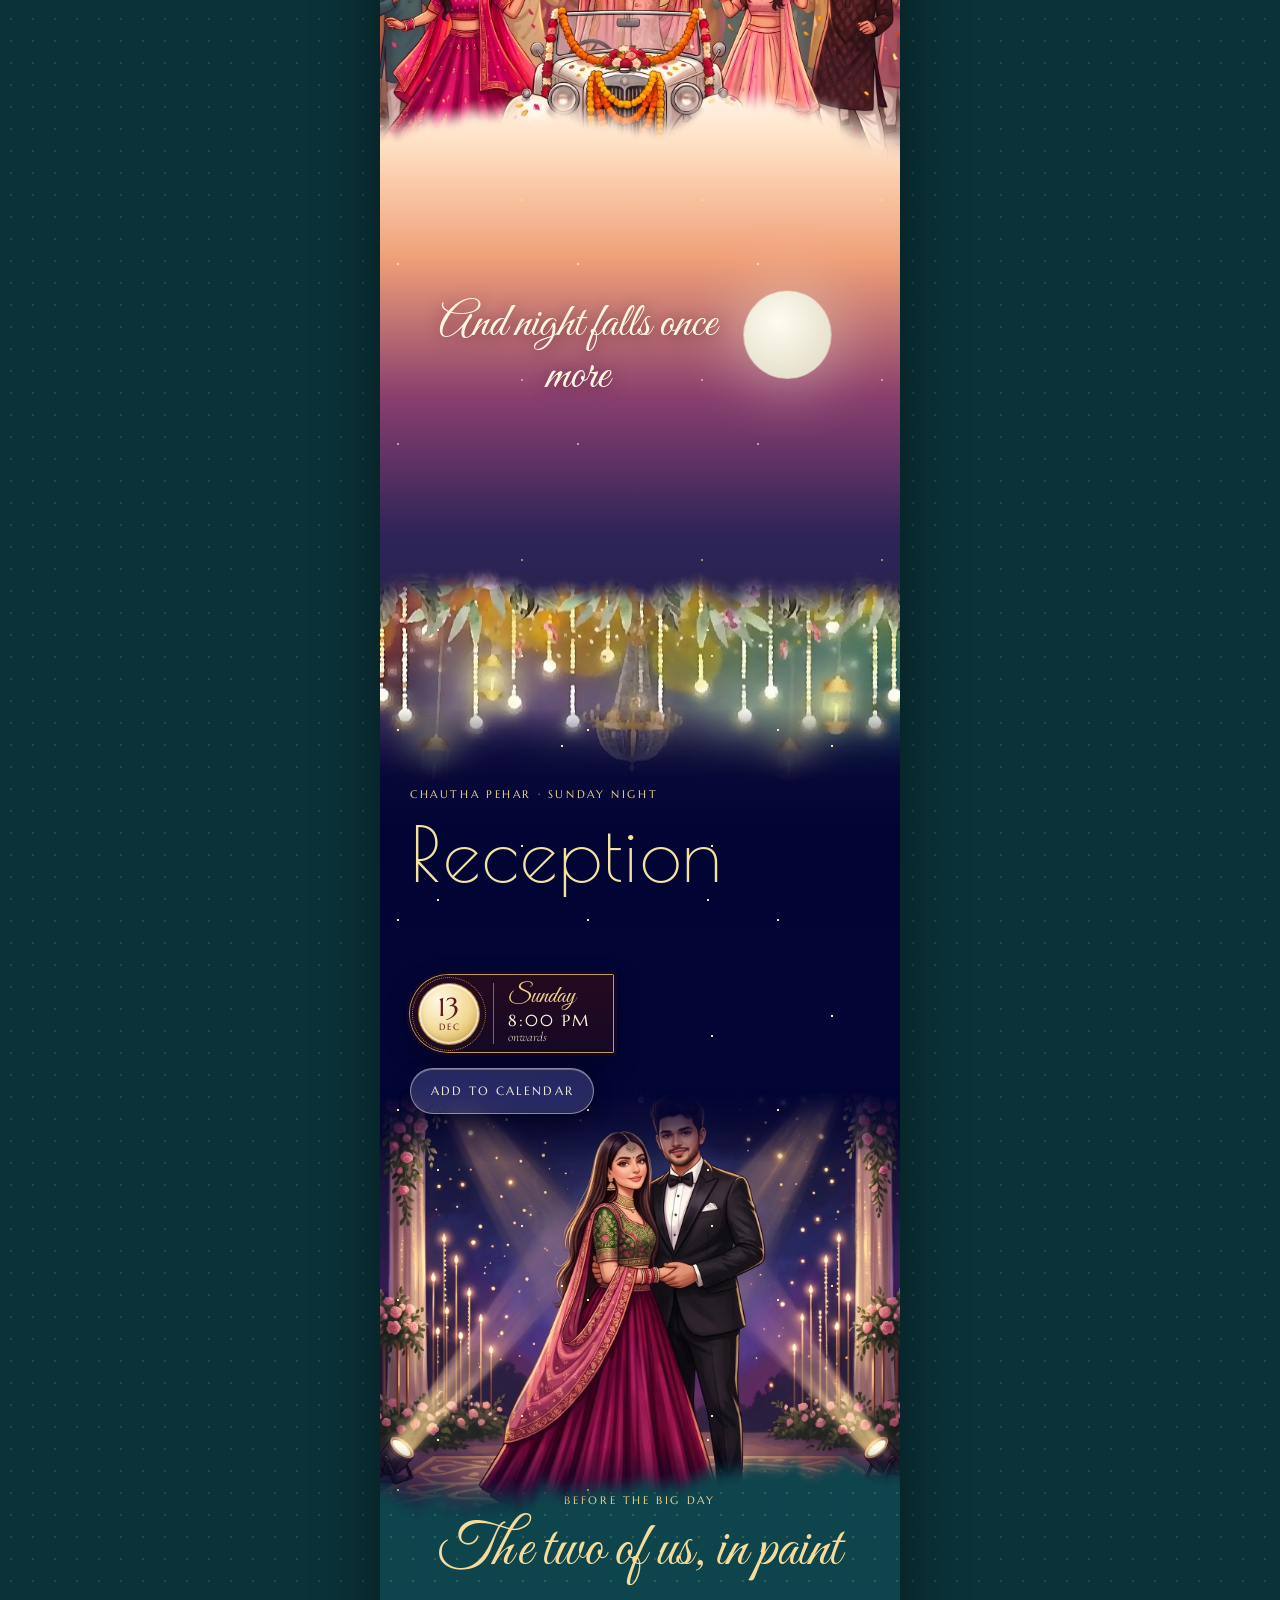
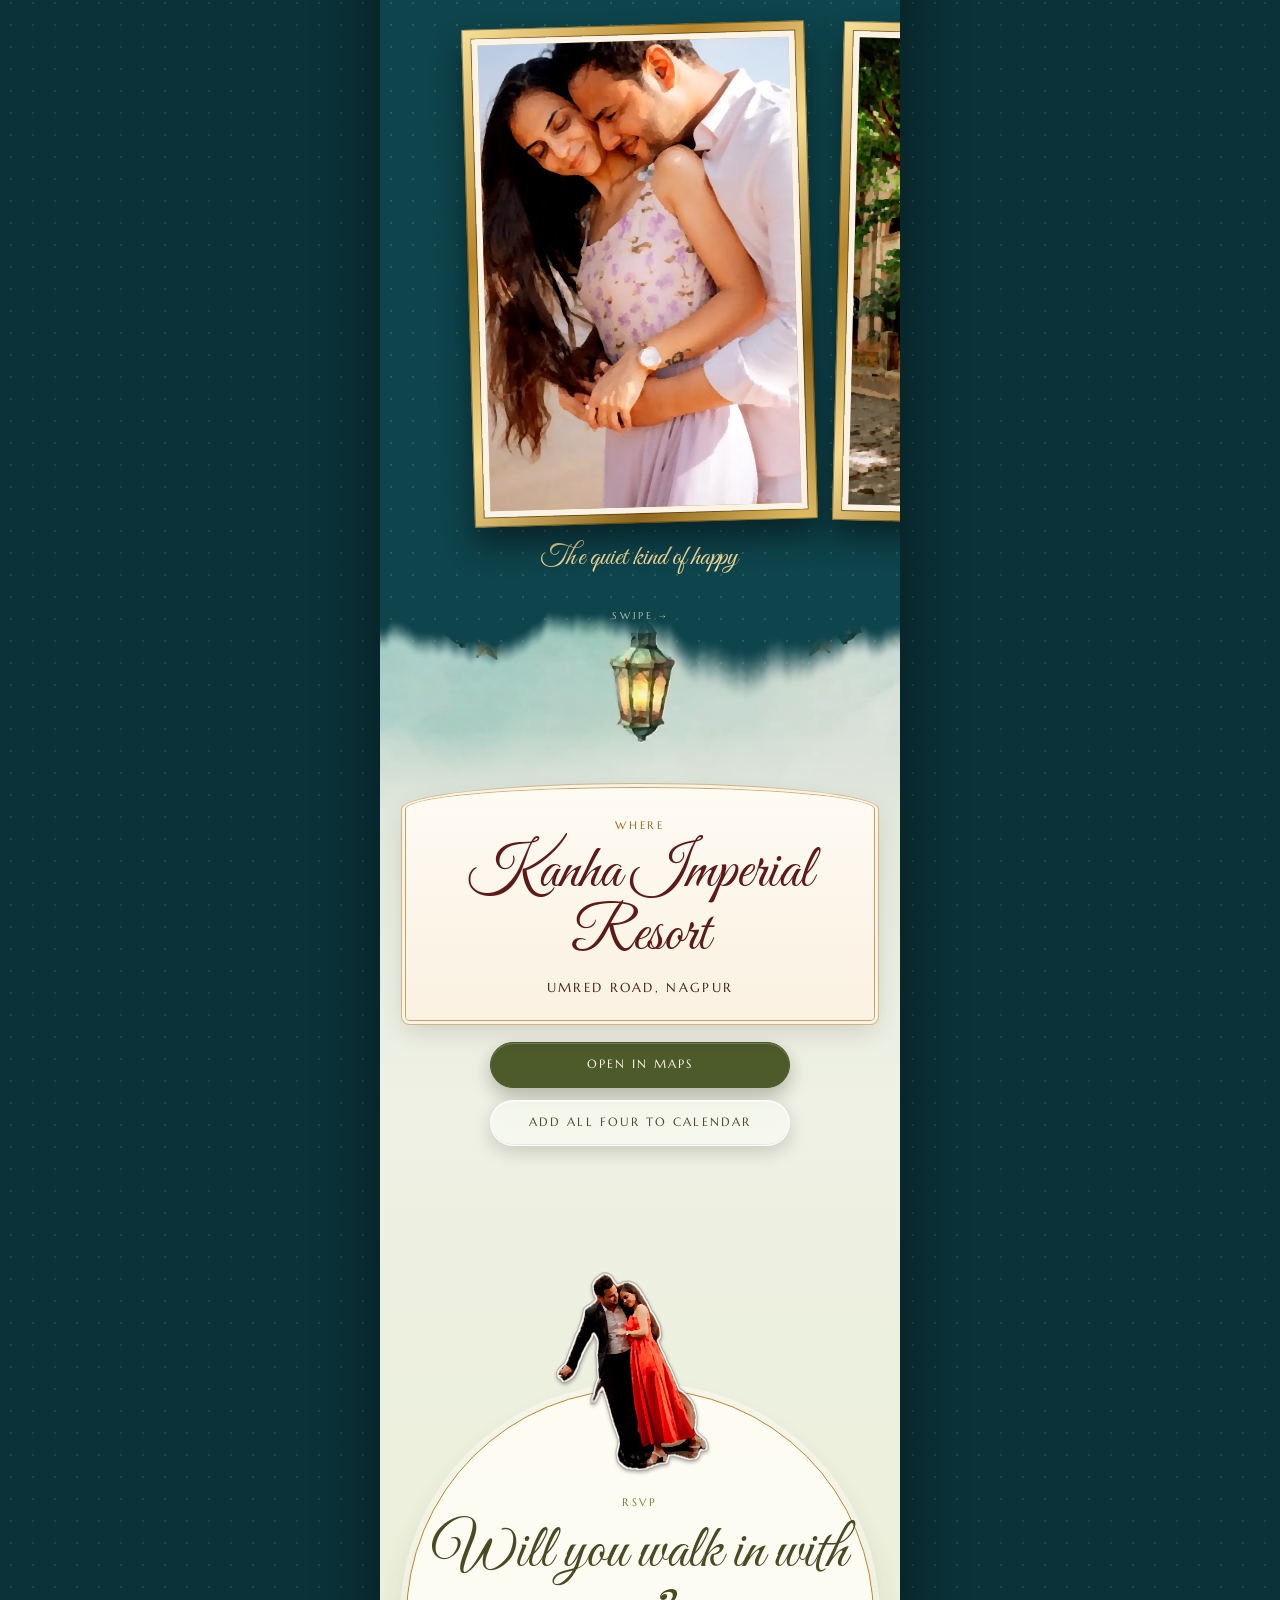
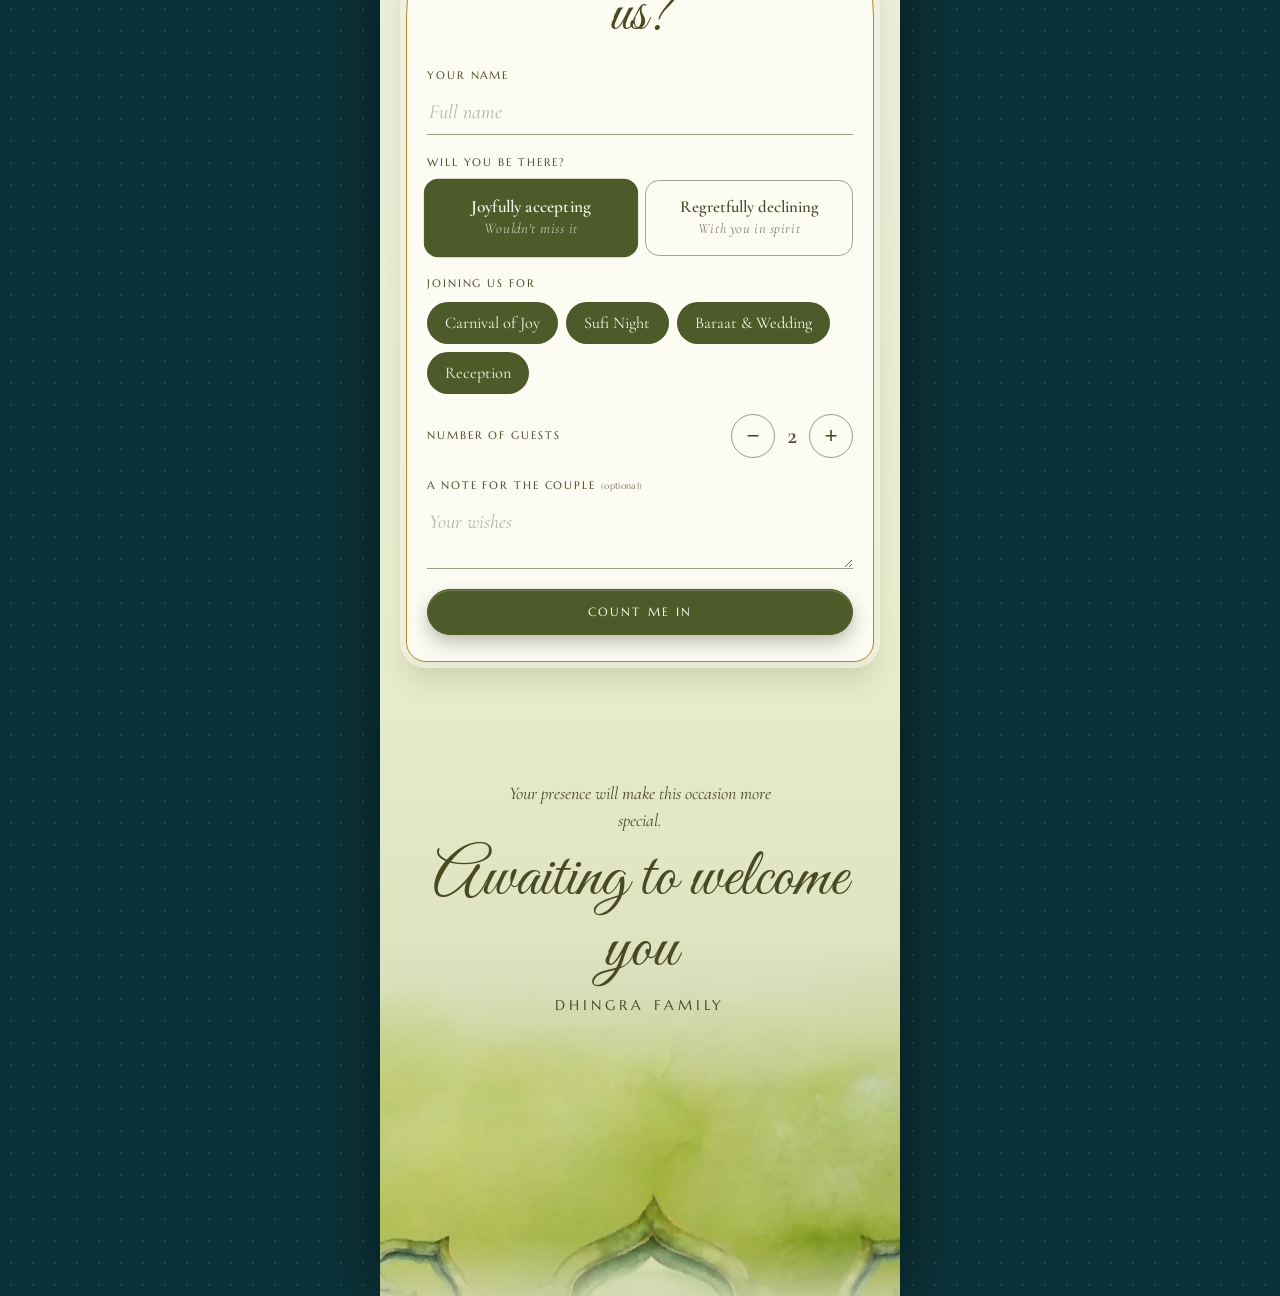
==== commit 9da24728: "Carnival: the user's chosen picture, star mark removed Star search is now limited to Gemini's fixed " ====
--- a/index.html
+++ b/index.html
@@ -170,7 +170,7 @@
     <a class="btn" href="calendar/carnival.ics" data-reveal>Add to calendar</a>
   </div>
   <div class="page__art">
-    <img class="page__bottom" data-strip="bottom" src="assets/art/carnival-bottom.webp?v=6" width="928" height="999" alt="Illustration of the couple walking into a meadow carnival of tents, pinwheels and colour" loading="lazy" decoding="async">
+    <img class="page__bottom" data-strip="bottom" src="assets/art/carnival-bottom.webp?v=8" width="928" height="999" alt="Illustration of the couple walking into a meadow carnival of tents, pinwheels and colour" loading="lazy" decoding="async">
     <div class="page__fx" aria-hidden="true">
       <span class="pinwheel pinwheel--1"></span><span class="pinwheel pinwheel--2"></span>
       <span class="gulal gulal--1"></span><span class="gulal gulal--2"></span><span class="gulal gulal--3"></span>
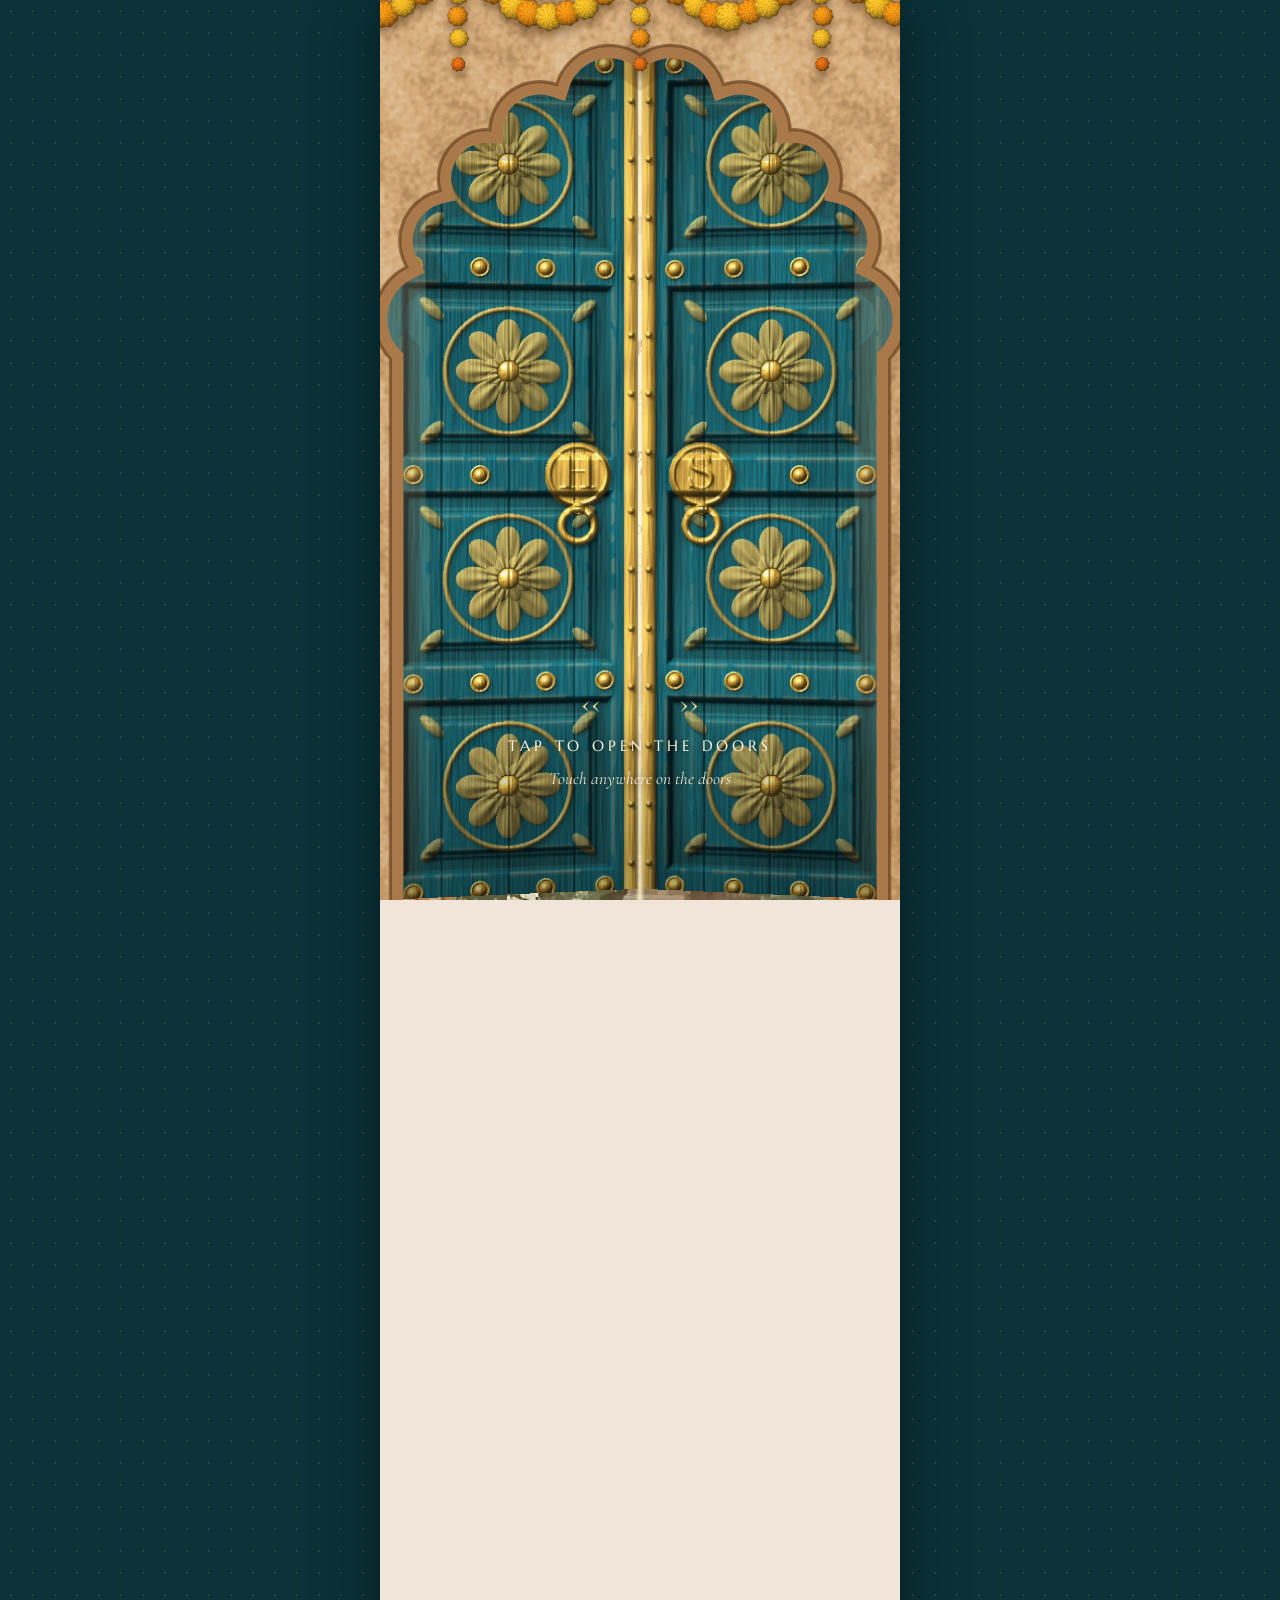
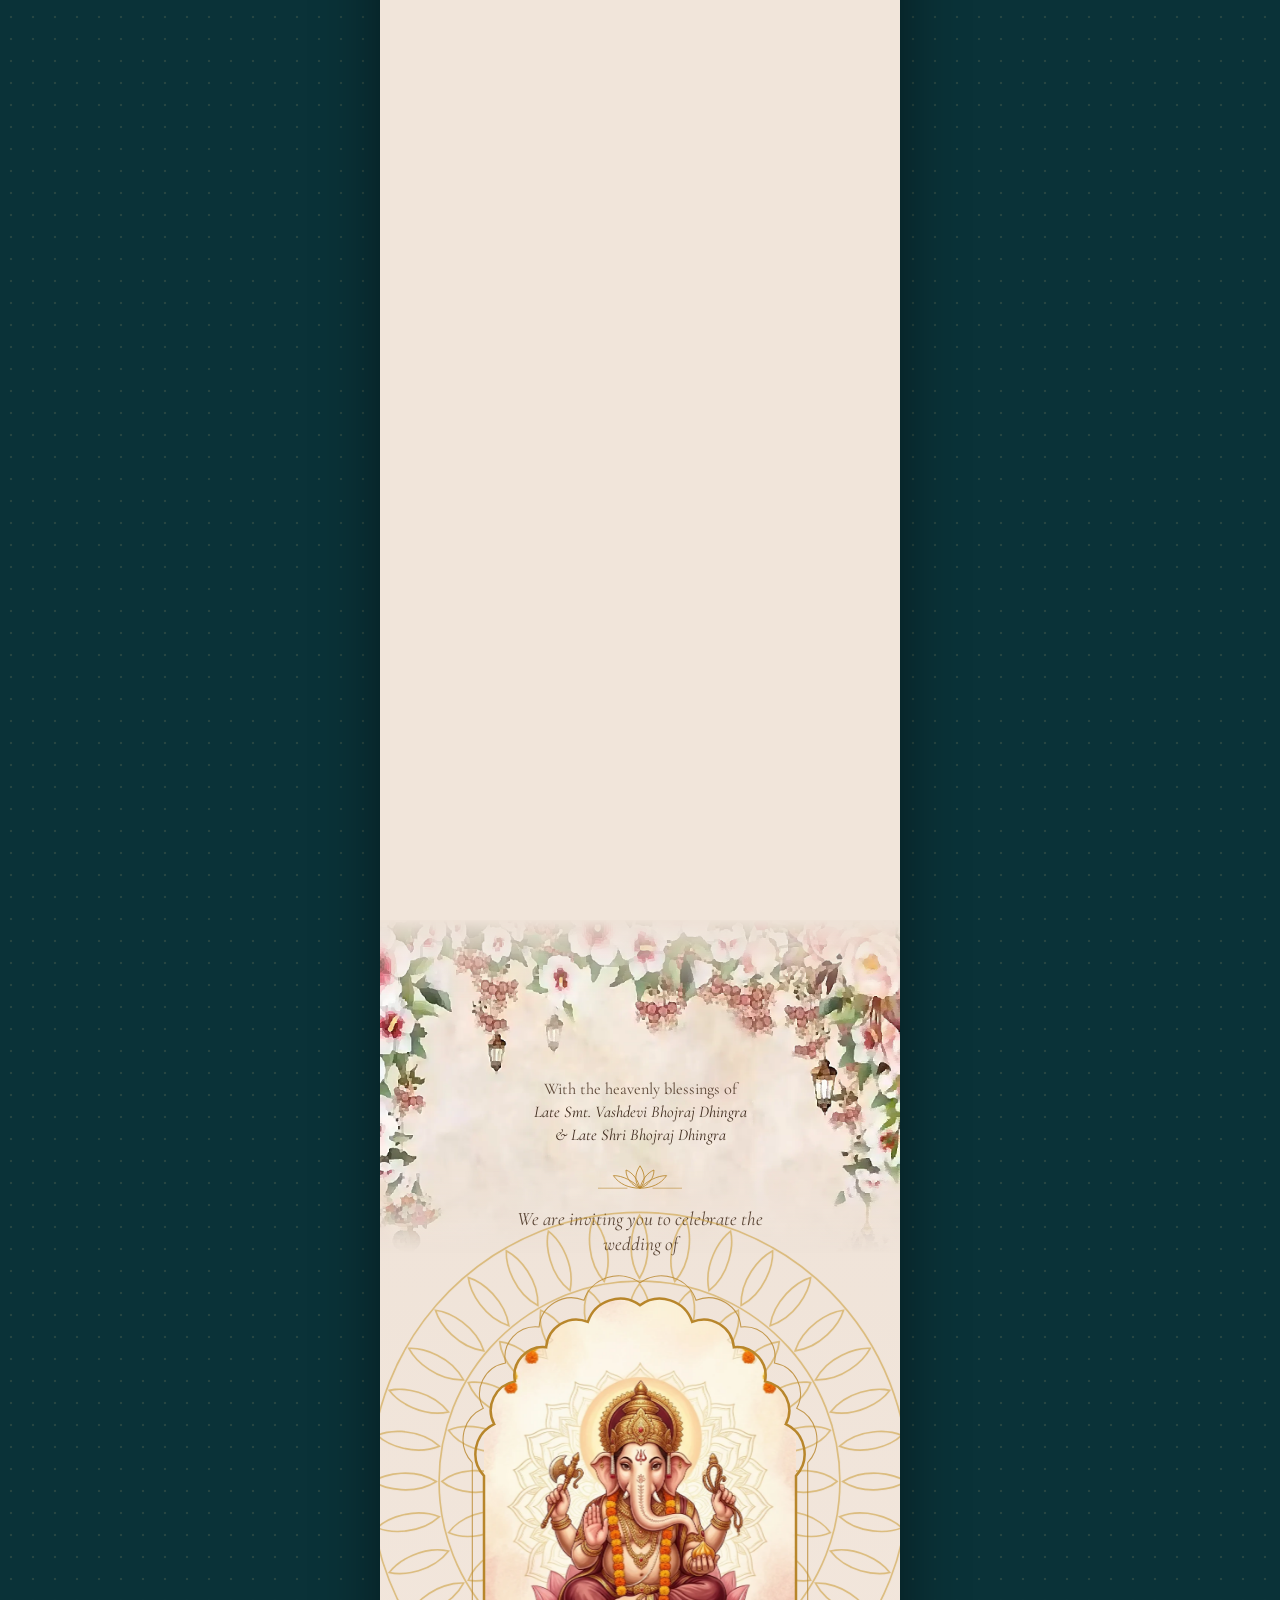
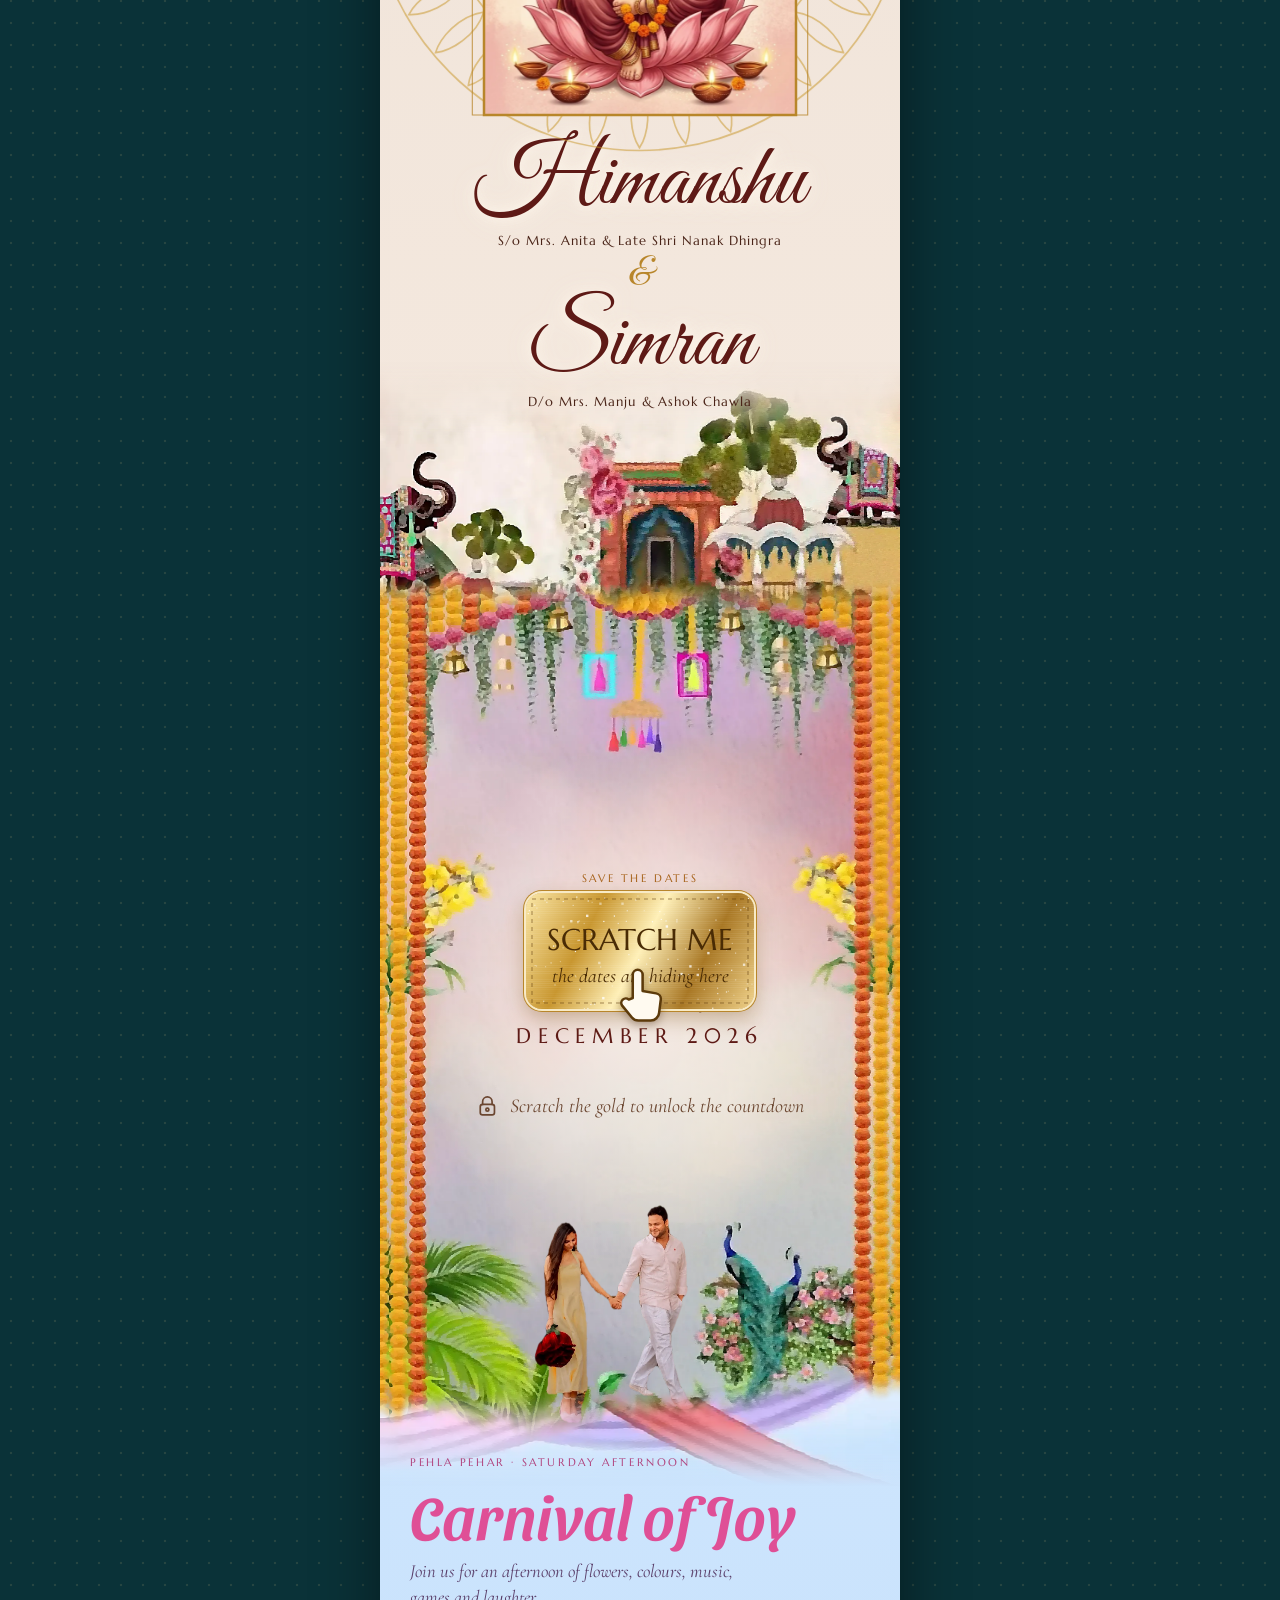
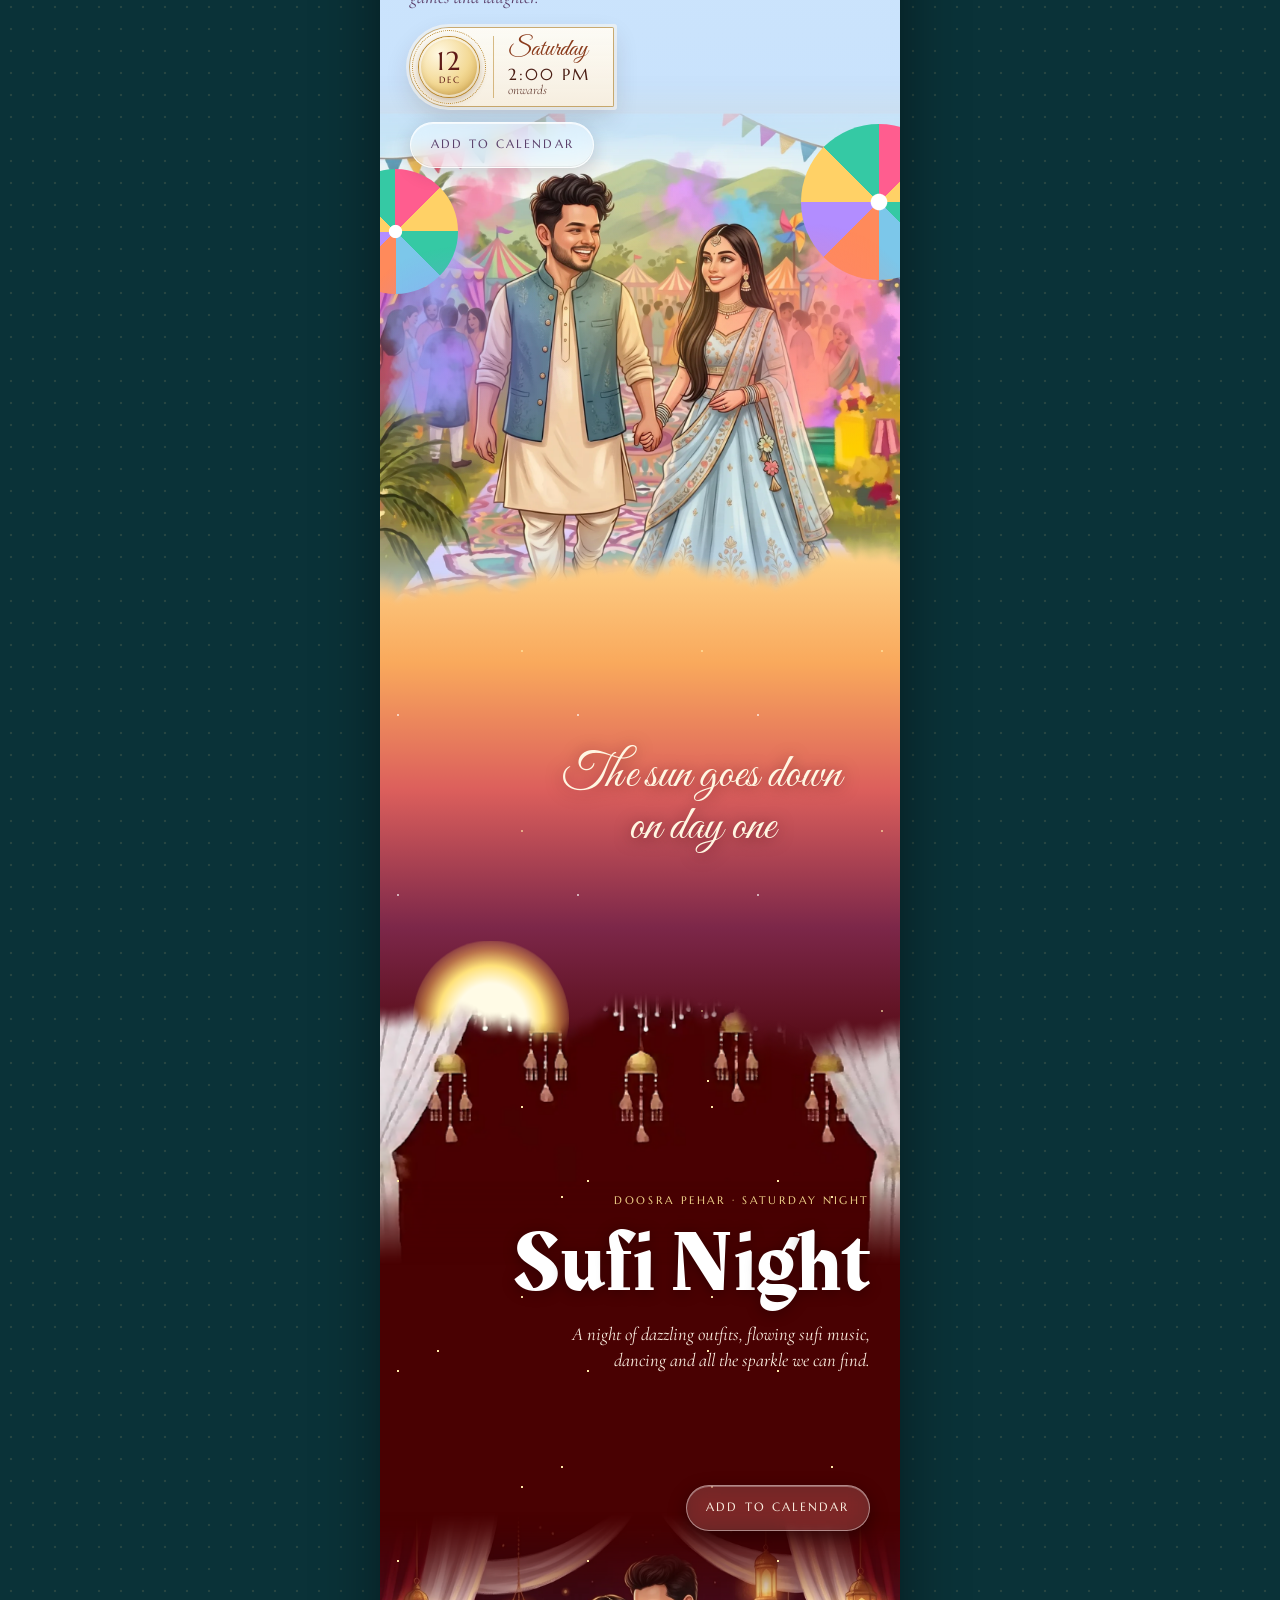
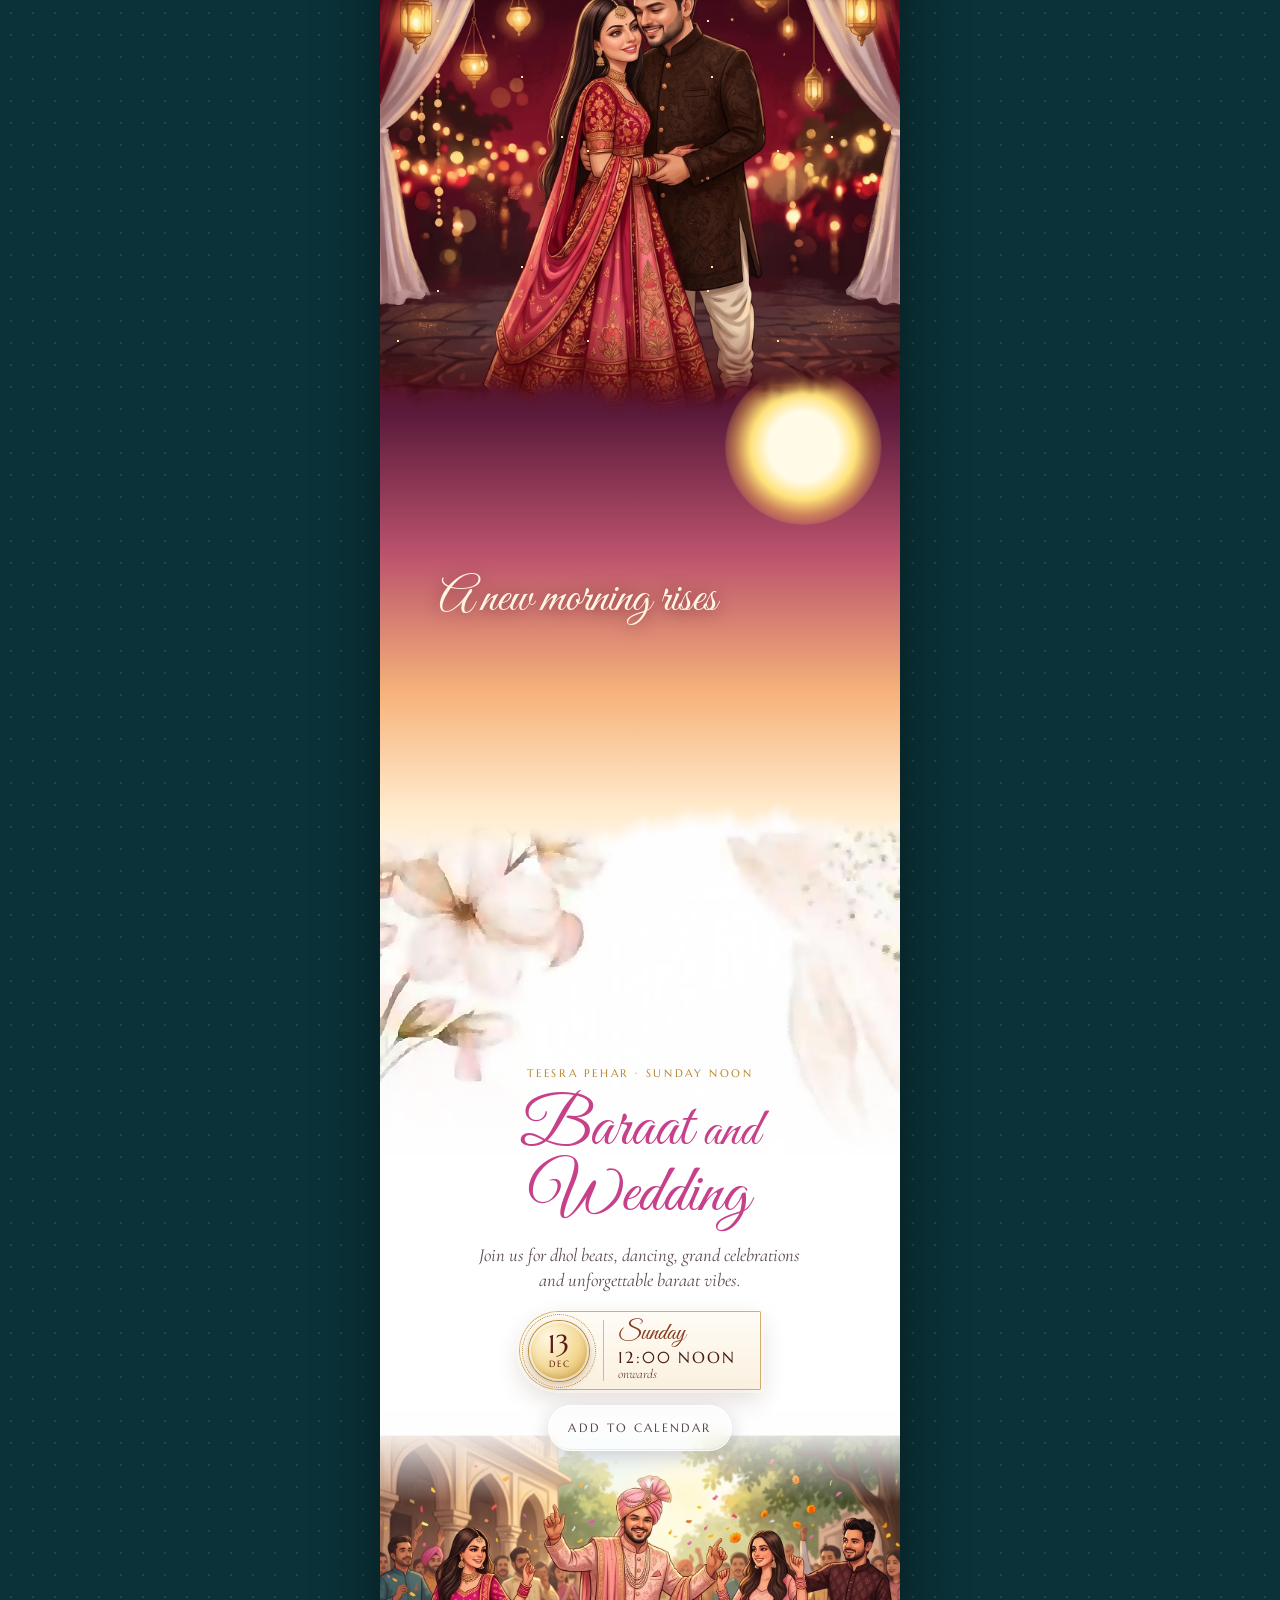
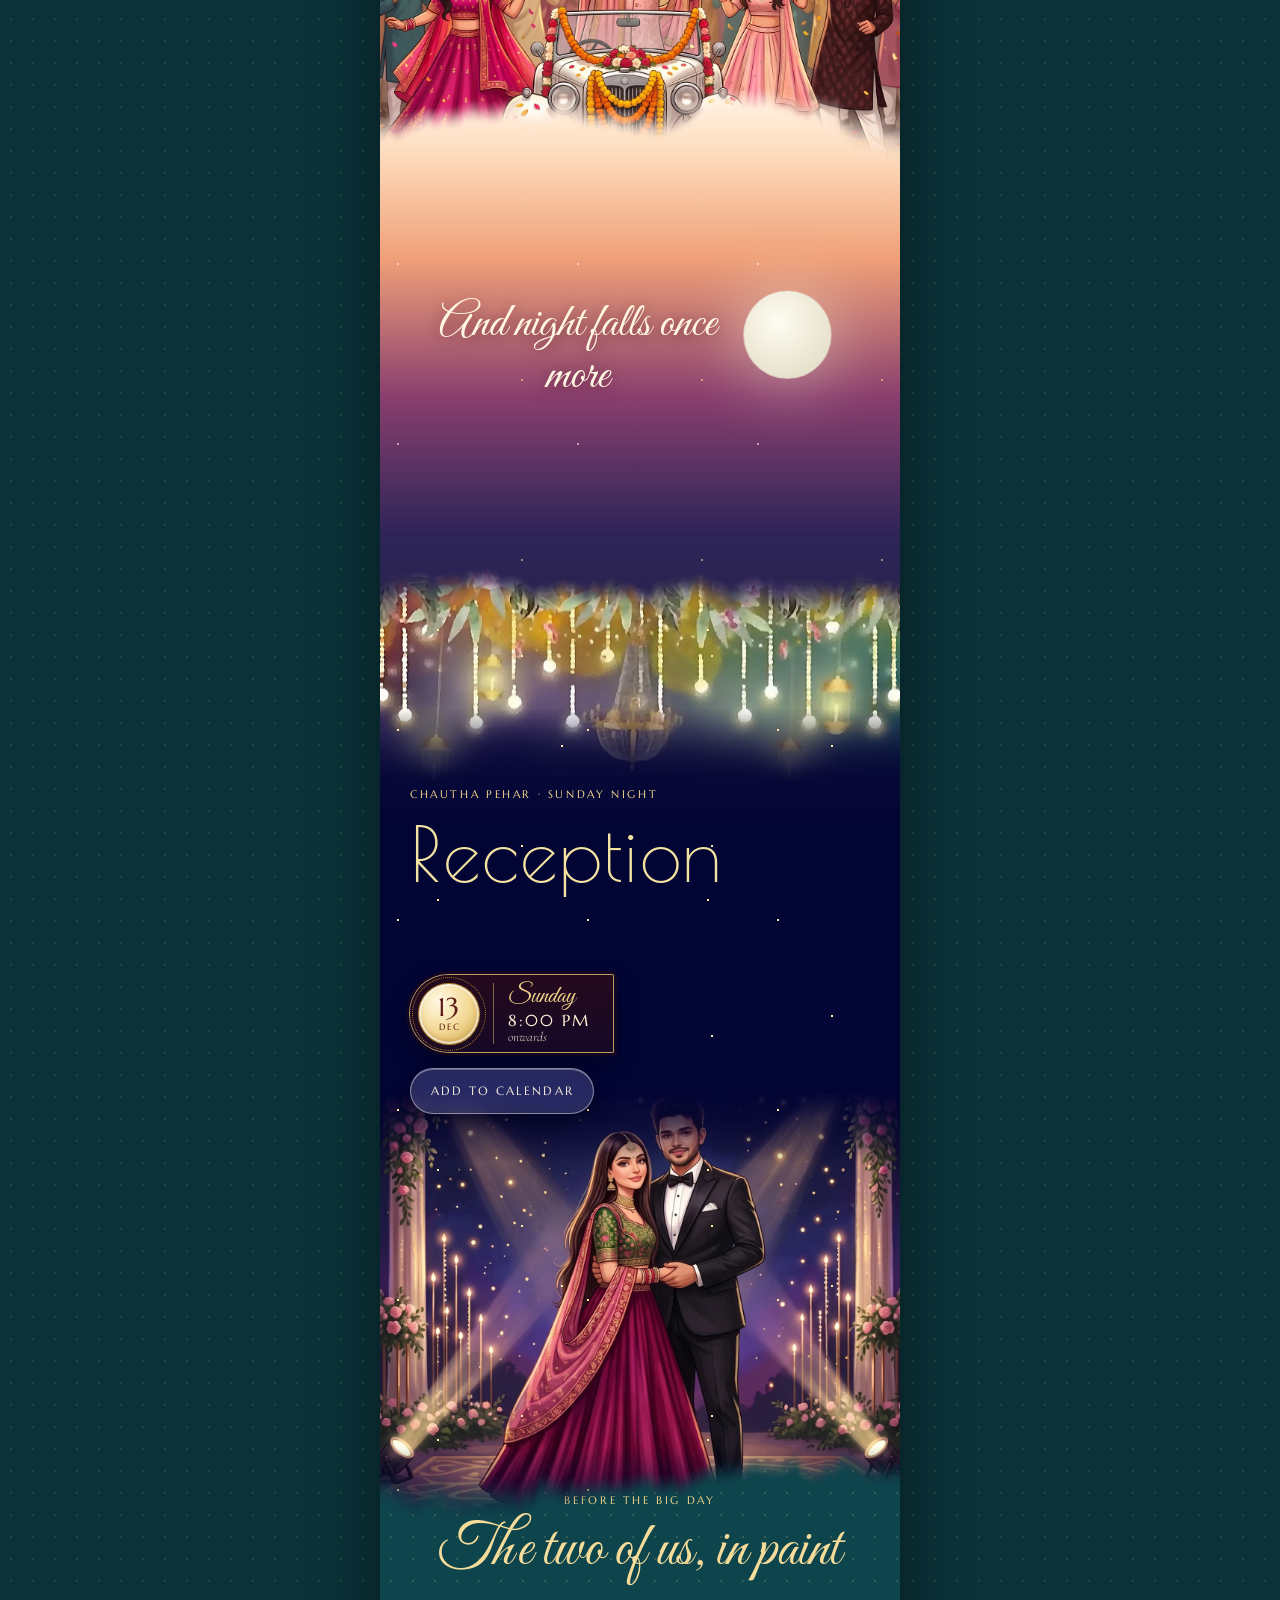
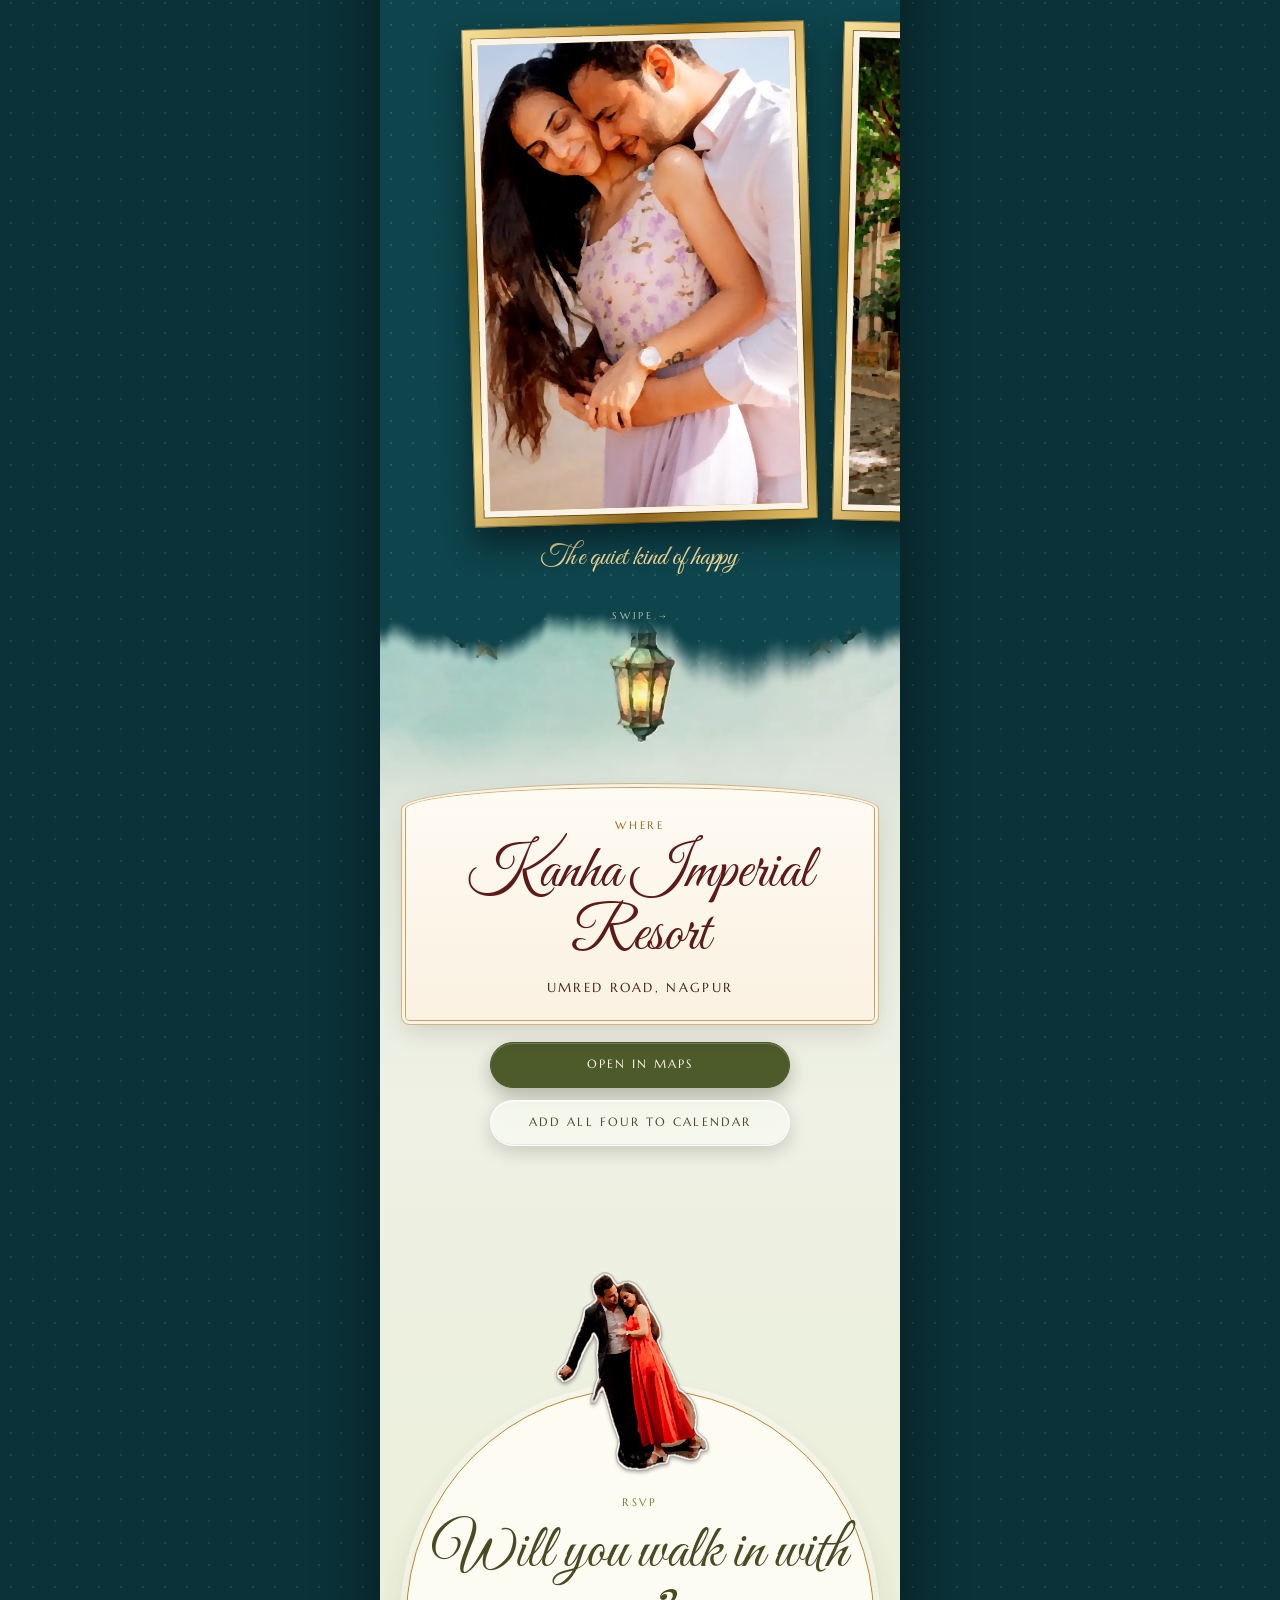
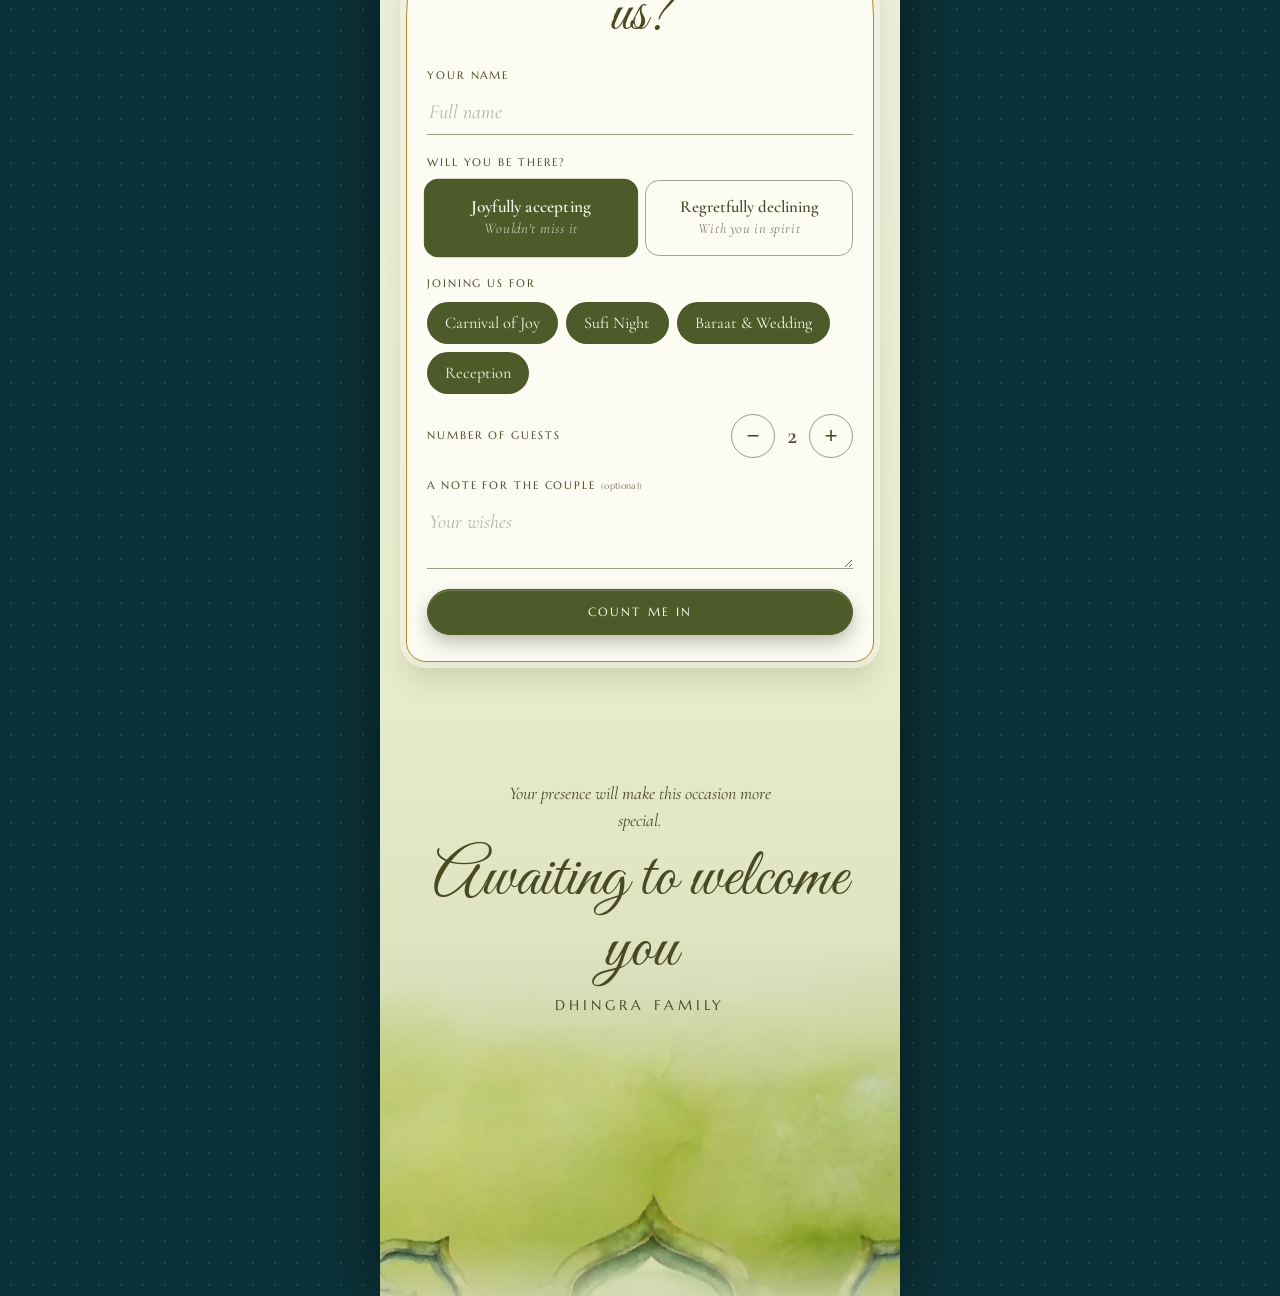
==== commit ecf760cc: "Slim-pass pictures in all four scenes Sufi Night and Baraat go back to the slim, flawless-face versi" ====
--- a/index.html
+++ b/index.html
@@ -192,7 +192,7 @@
     <p class="when" data-reveal aria-label="12 December, Saturday, 8:00 pm onwards"><span class="when__seal" aria-hidden="true"><b>12</b><small>Dec</small></span><span class="when__info" aria-hidden="true"><em>Saturday</em><strong>8:00 pm</strong><small>onwards</small></span></p>
     <a class="btn" href="calendar/sufi-night.ics" data-reveal>Add to calendar</a>
   </div>
-  <img class="page__bottom" data-strip="bottom" src="assets/art/sufi-bottom.webp?v=7" width="928" height="932" alt="Illustration of the couple in a red lehenga and dark sherwani" loading="lazy" decoding="async">
+  <img class="page__bottom" data-strip="bottom" src="assets/art/sufi-bottom.webp?v=8" width="928" height="932" alt="Illustration of the couple in a red lehenga and dark sherwani" loading="lazy" decoding="async">
 </section>
 
 <!-- The sky keeps time: a new morning -->
@@ -209,7 +209,7 @@
     <p class="when" data-reveal aria-label="13 December, Sunday, 12 noon onwards"><span class="when__seal" aria-hidden="true"><b>13</b><small>Dec</small></span><span class="when__info" aria-hidden="true"><em>Sunday</em><strong>12:00 noon</strong><small>onwards</small></span></p>
     <a class="btn" href="calendar/wedding.ics" data-reveal>Add to calendar</a>
   </div>
-  <img class="page__bottom" data-strip="bottom" src="assets/art/baraat-bottom.webp?v=7" width="928" height="666" alt="Illustration of the baraat dancing around a flower-decked vintage car" loading="lazy" decoding="async">
+  <img class="page__bottom" data-strip="bottom" src="assets/art/baraat-bottom.webp?v=8" width="928" height="666" alt="Illustration of the baraat dancing around a flower-decked vintage car" loading="lazy" decoding="async">
 </section>
 
 <!-- The sky keeps time: night falls again -->
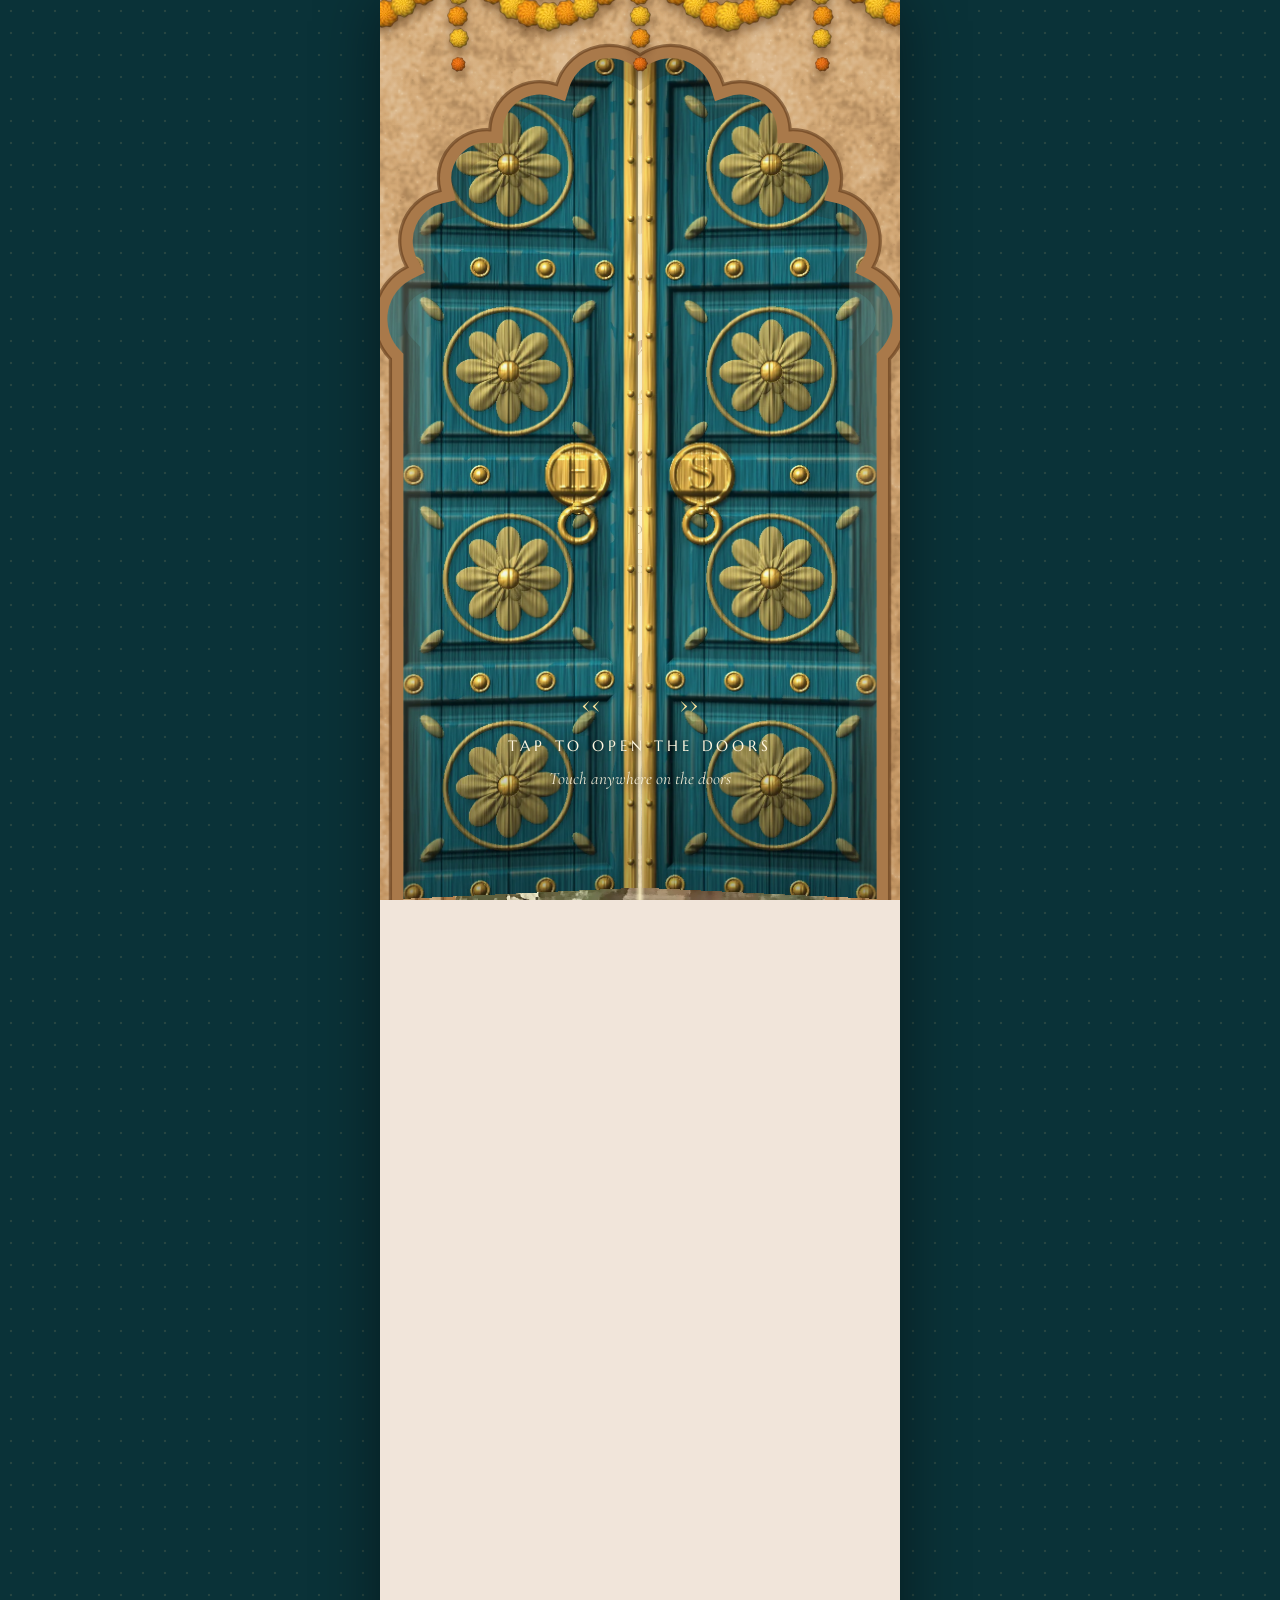
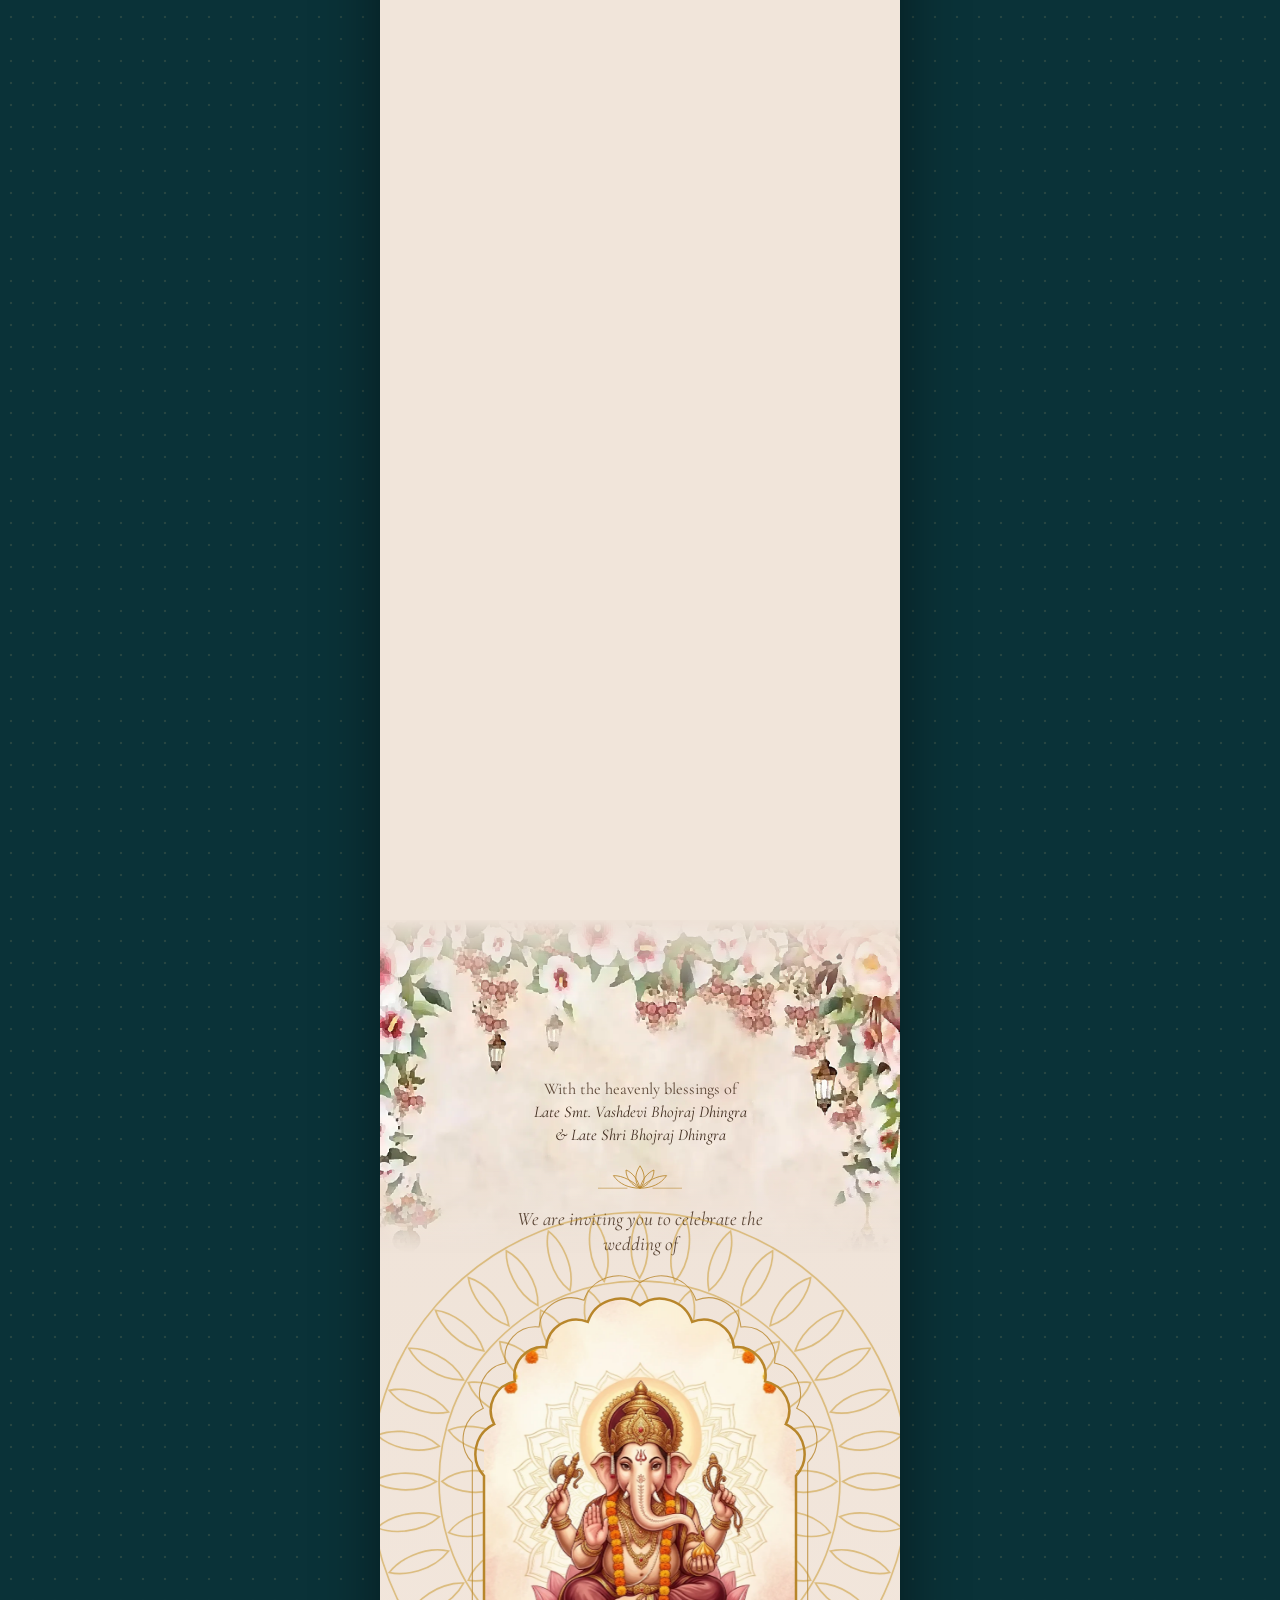
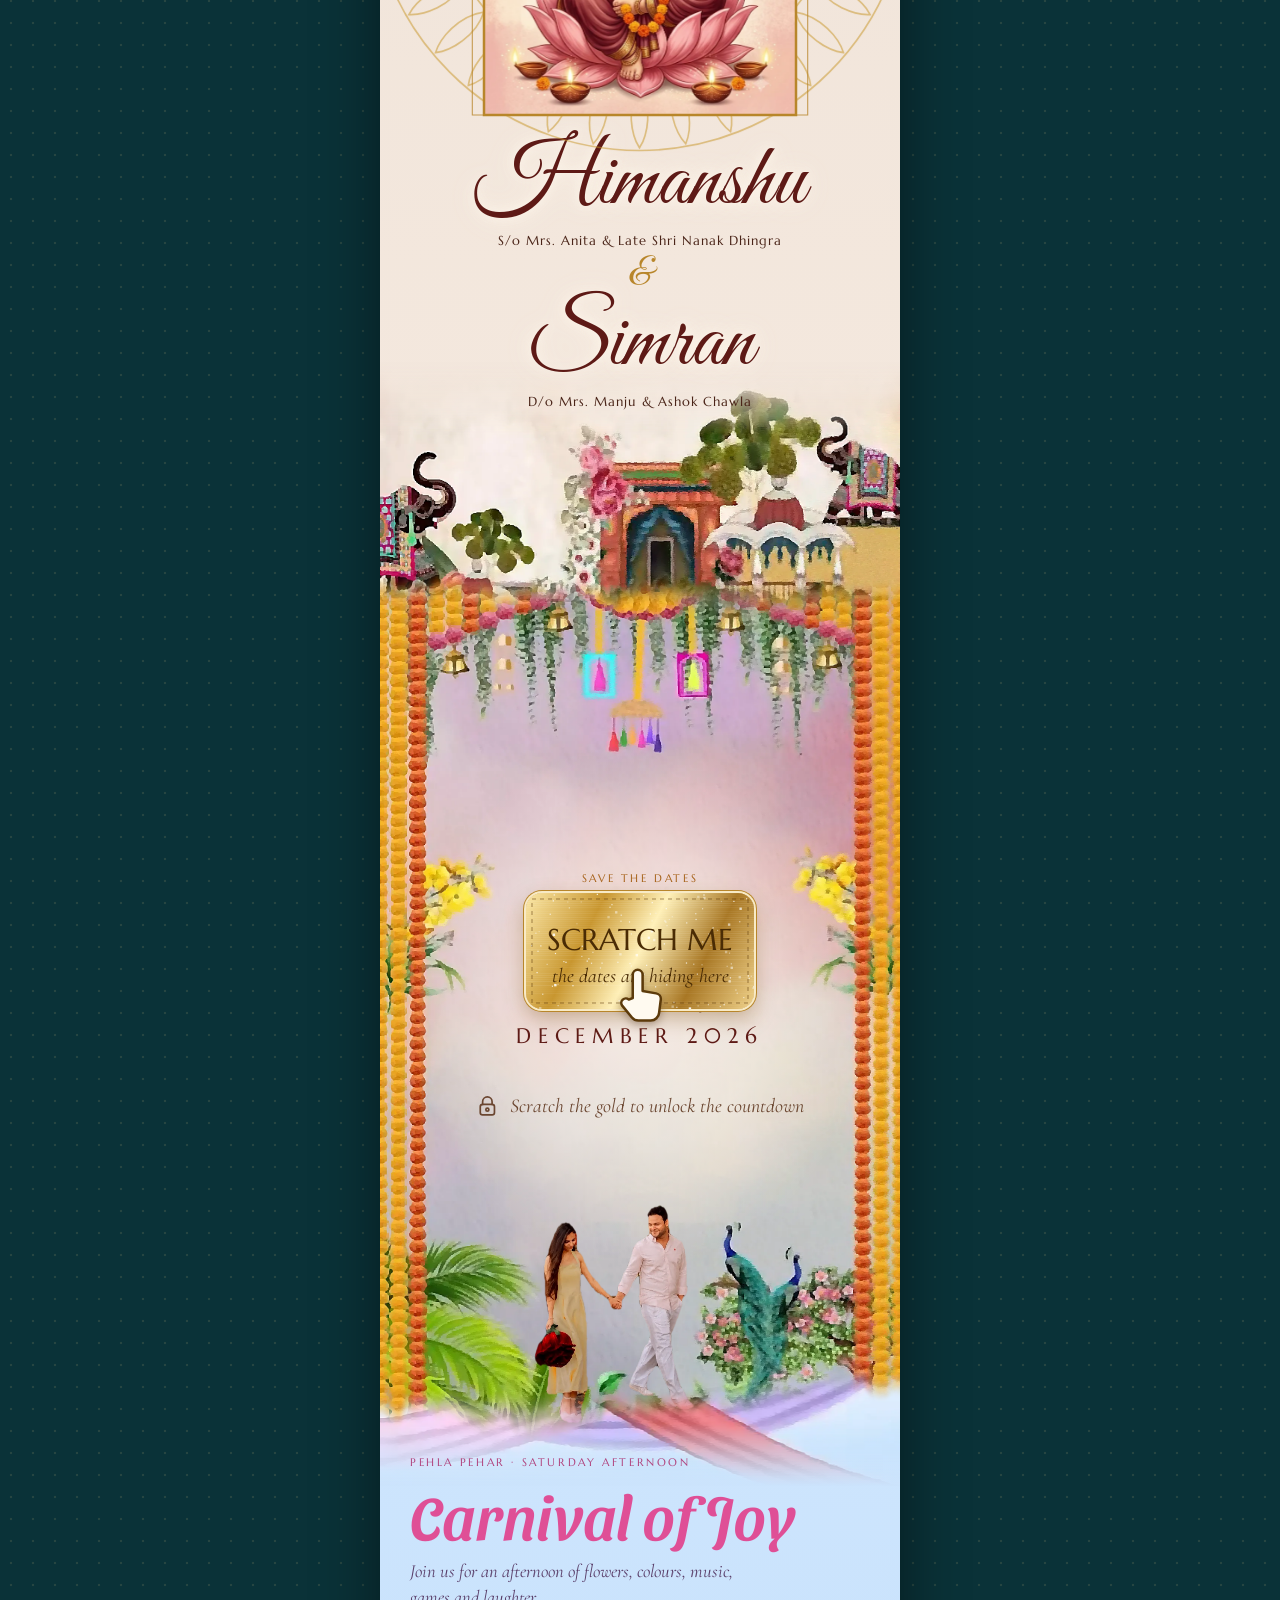
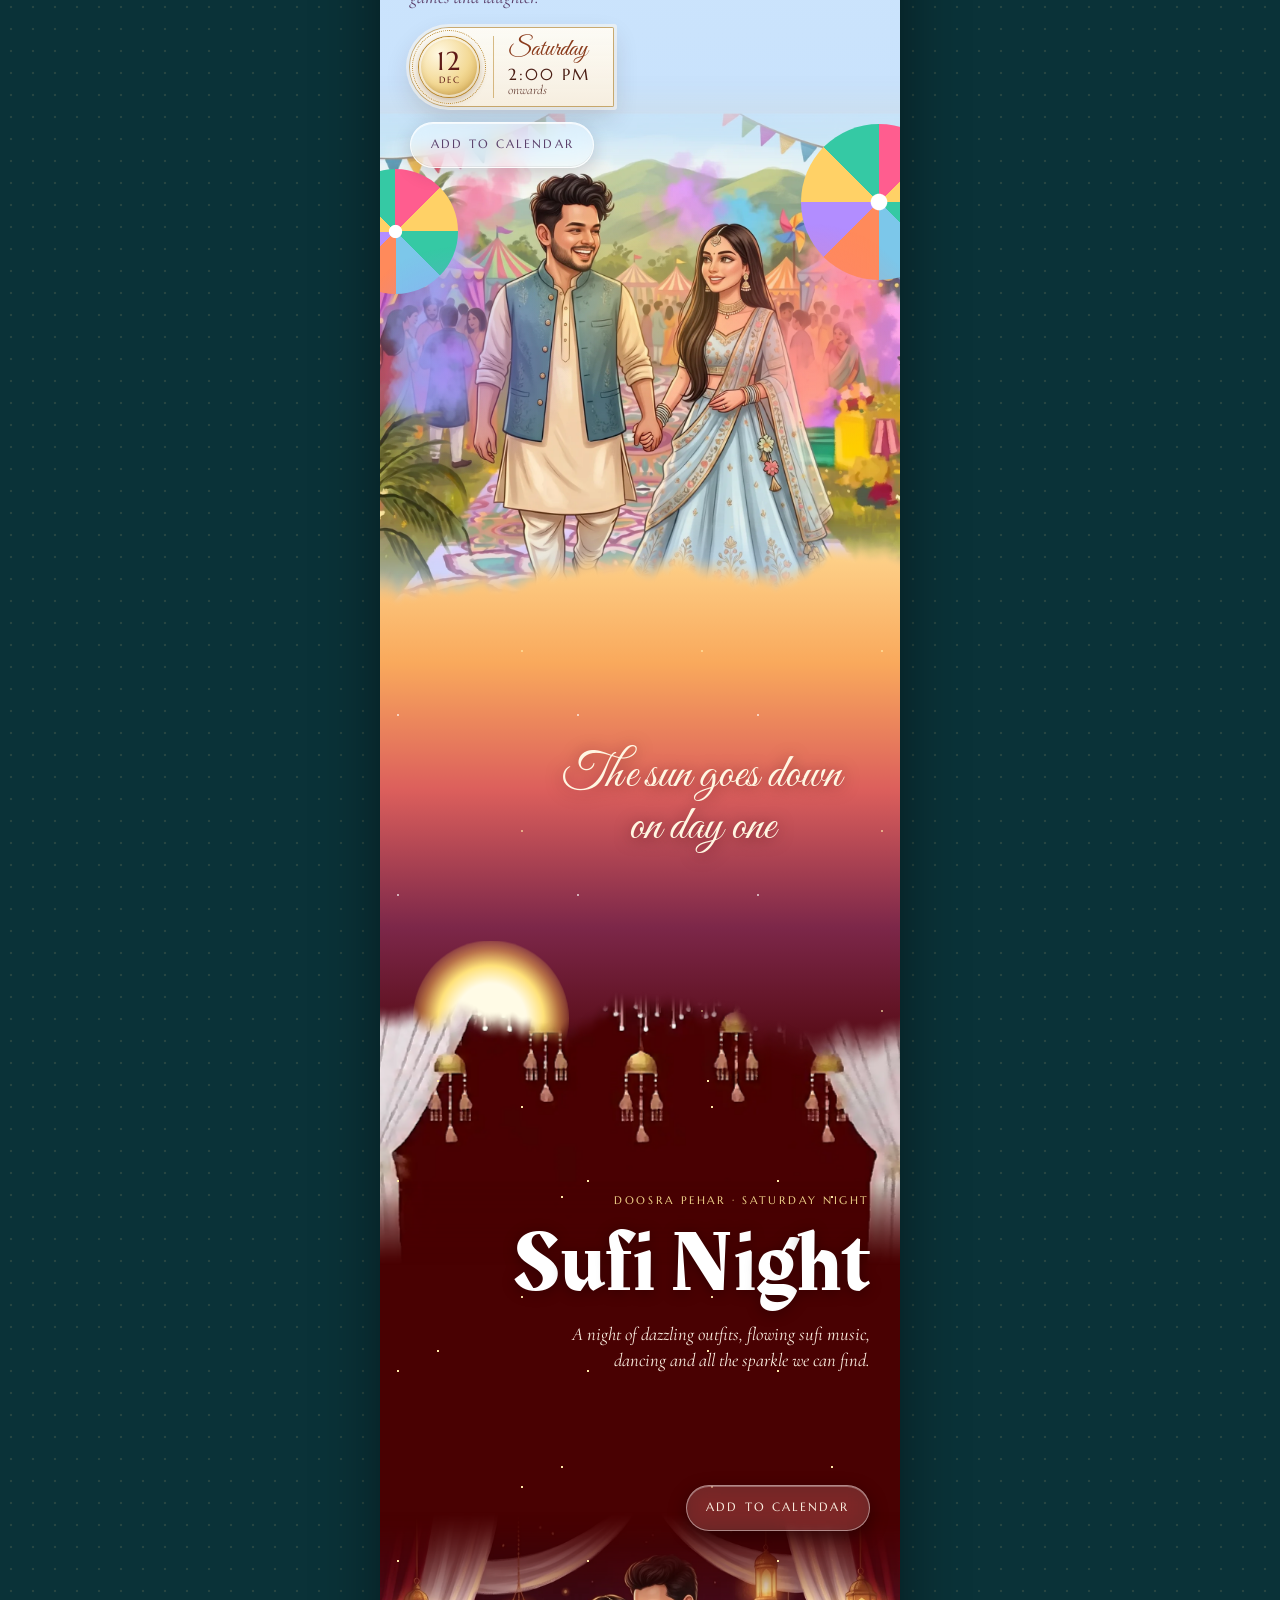
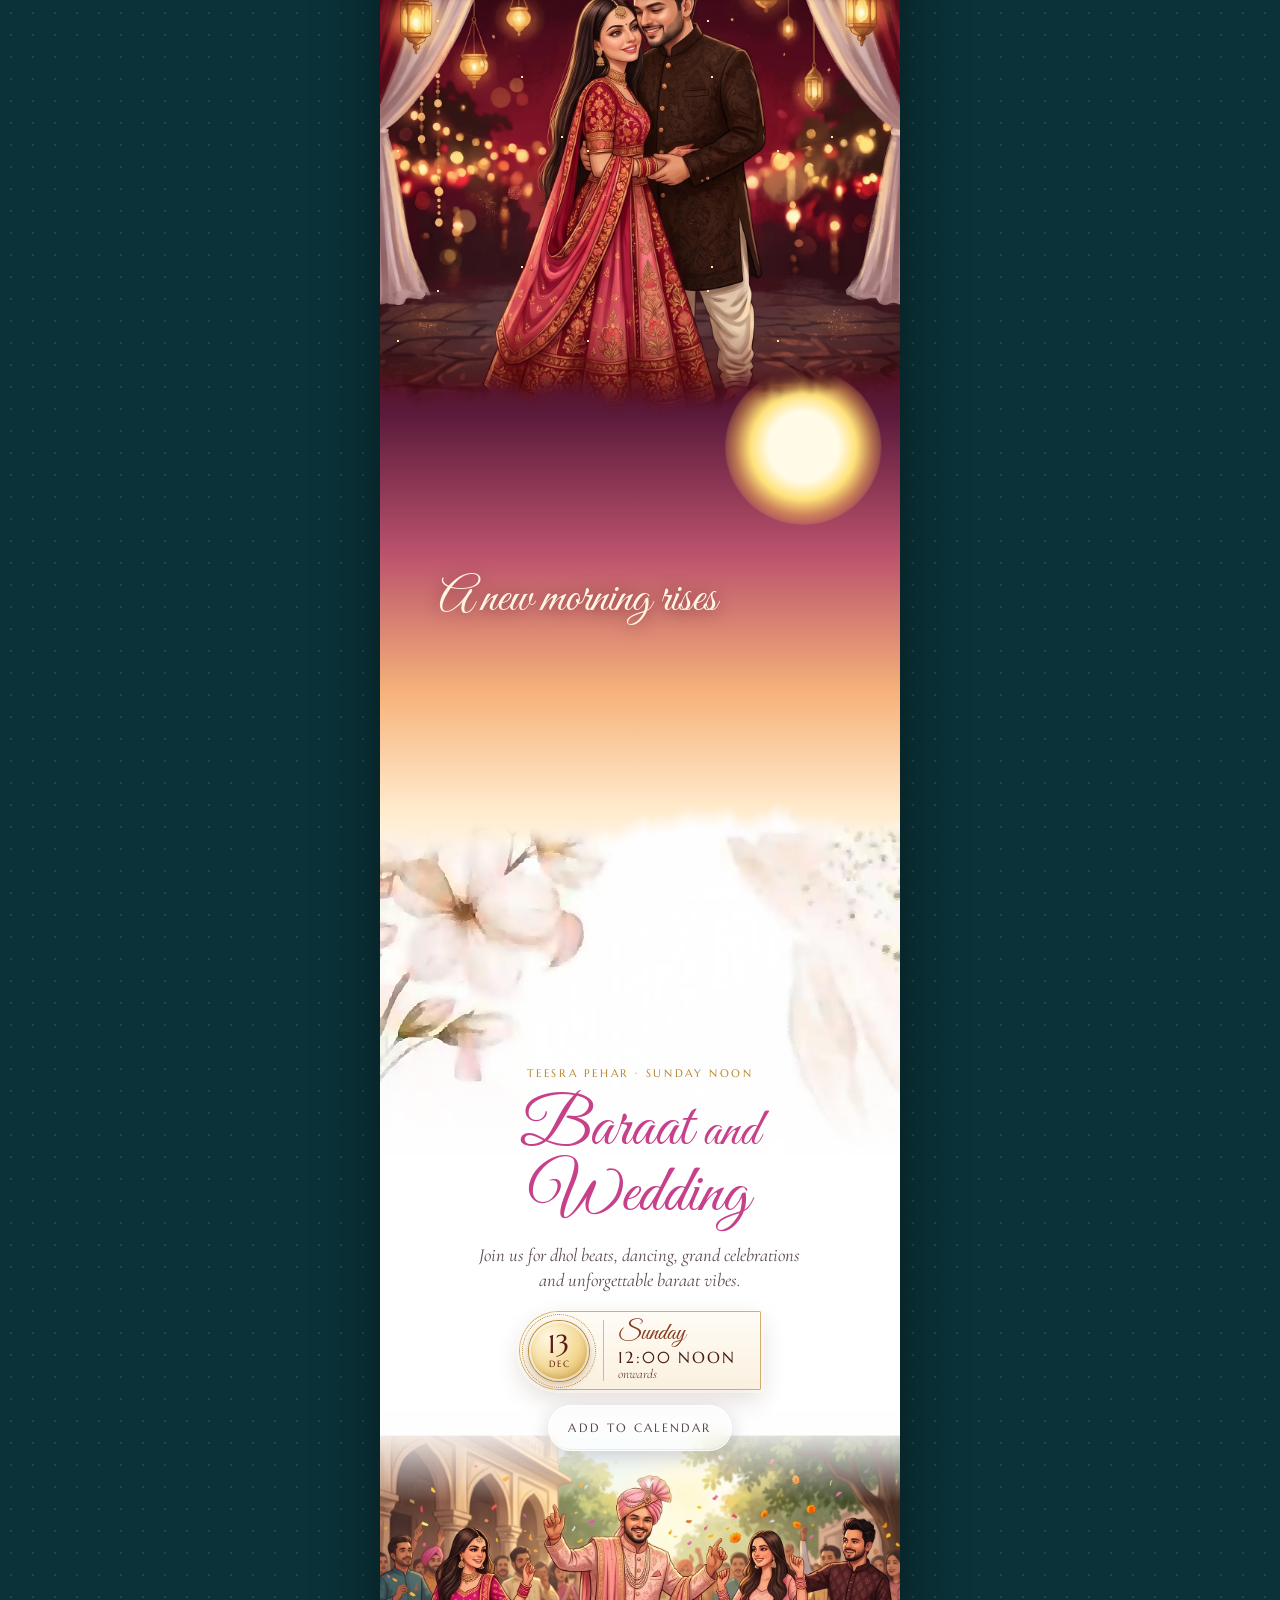
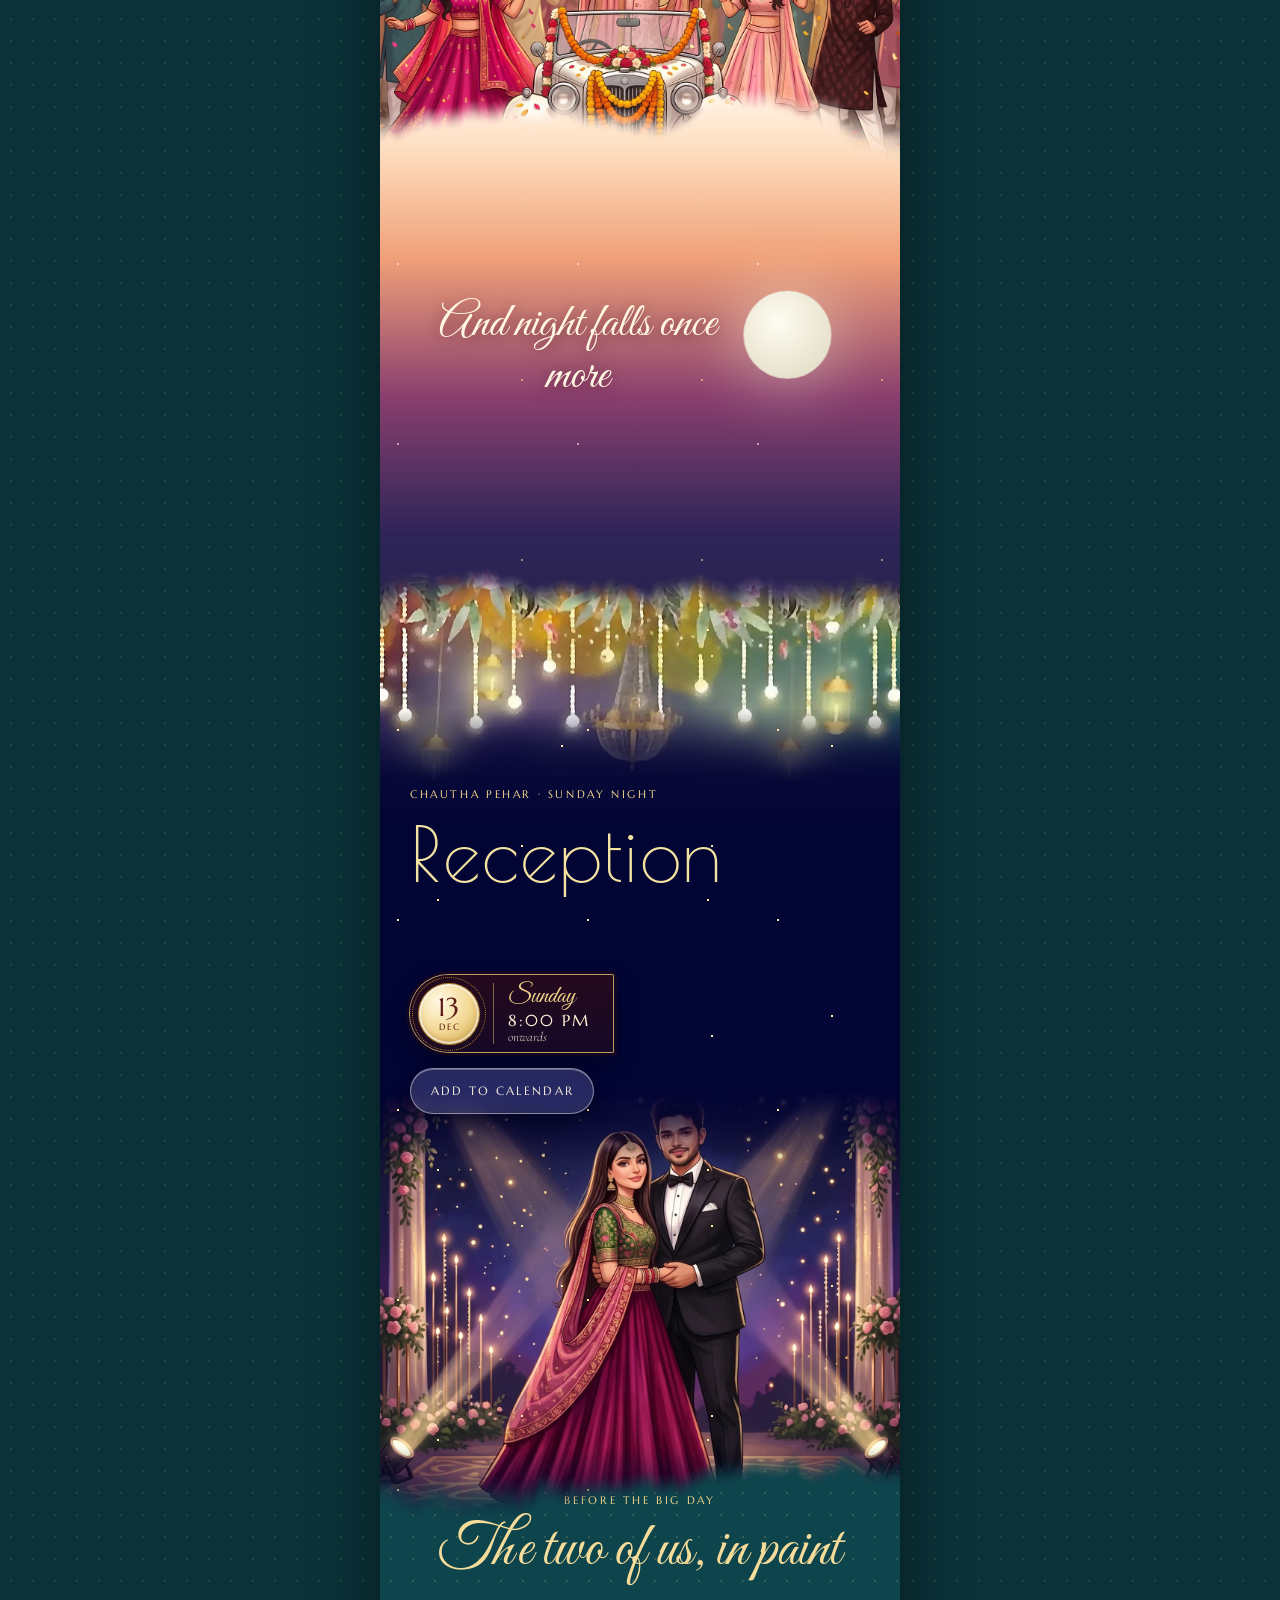
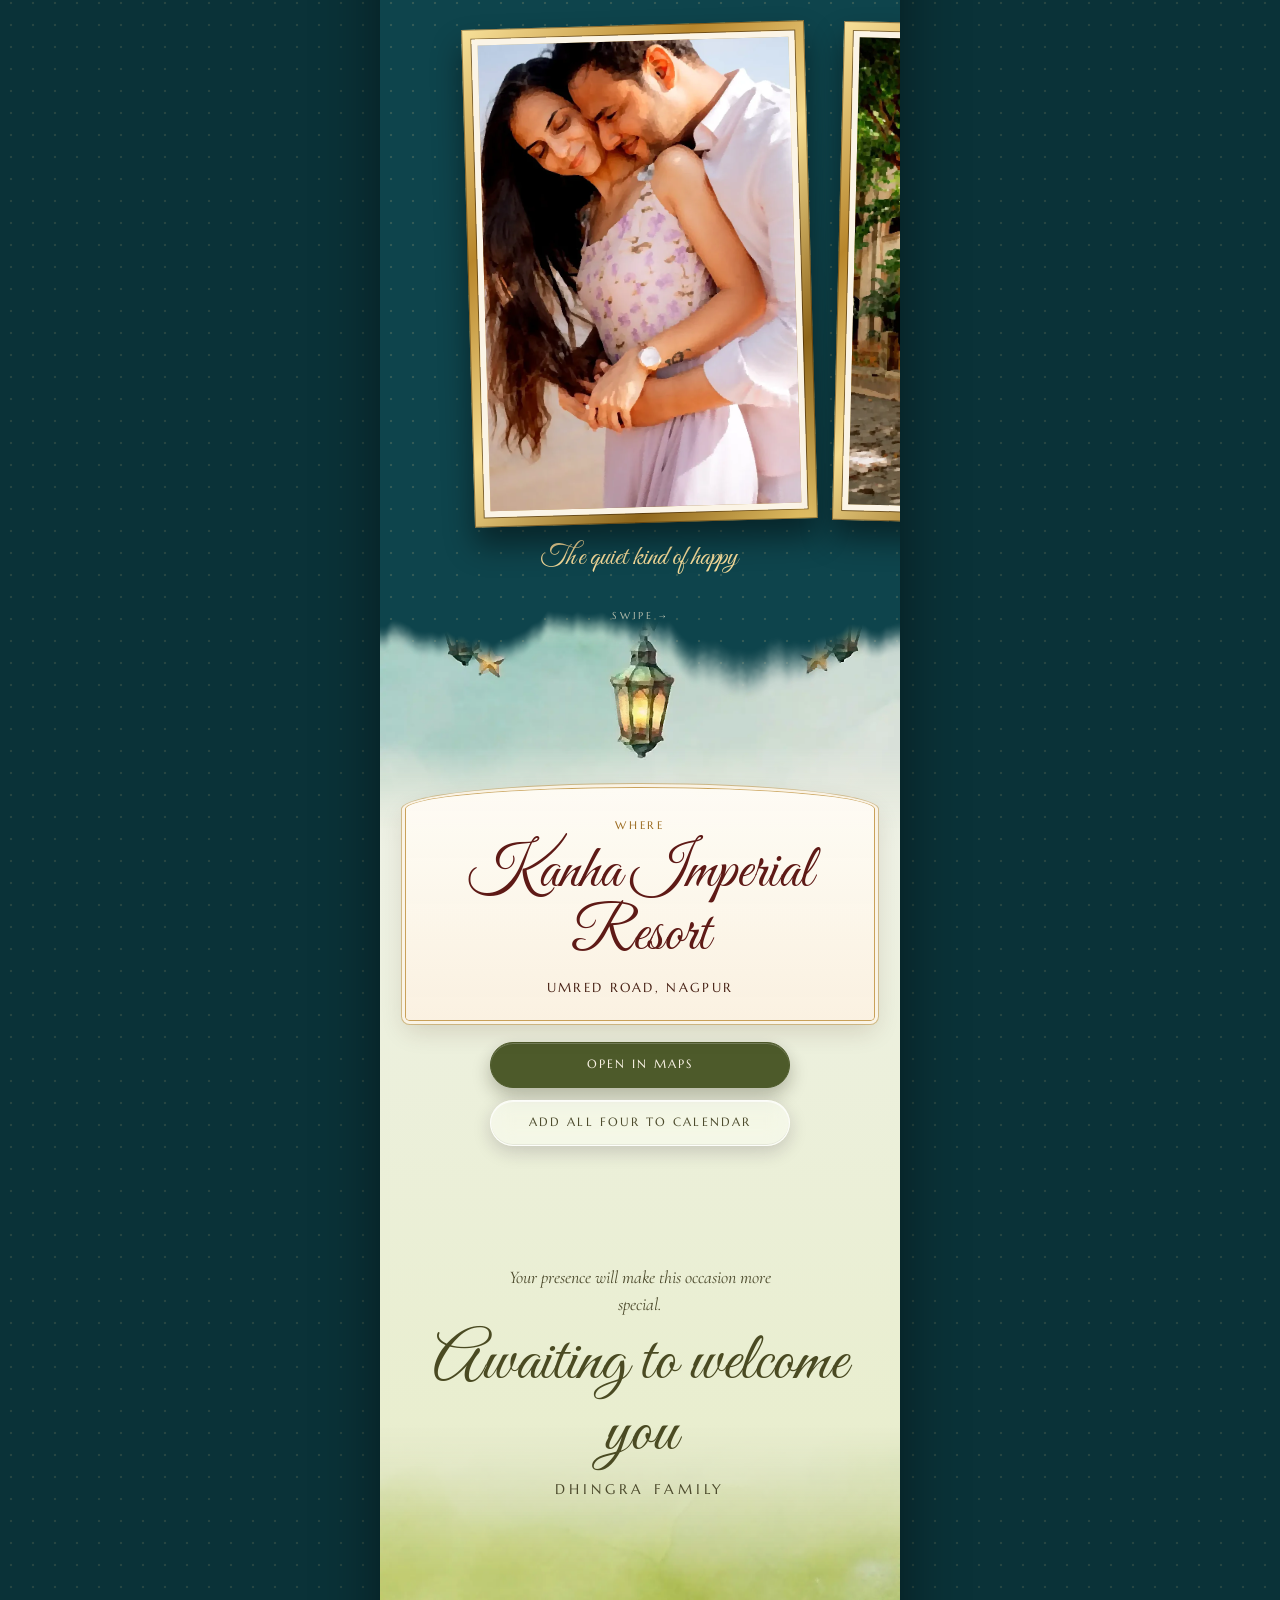
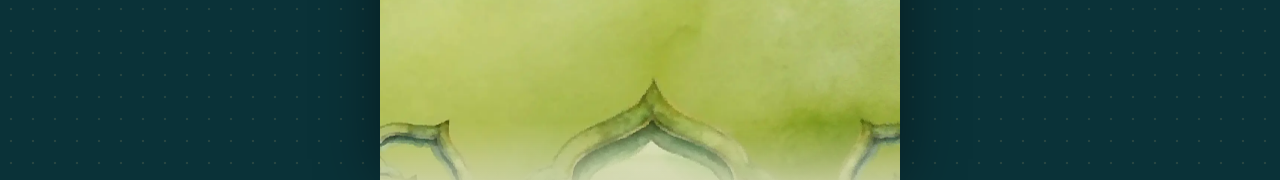
==== commit 3b32b052: "Remove the RSVP section; point link preview at himgotsim.love" ====
--- a/index.html
+++ b/index.html
@@ -8,10 +8,10 @@
 <meta name="theme-color" content="#0c3d44">
 <meta property="og:title" content="Himanshu &amp; Simran are getting married">
 <meta property="og:description" content="12–13 December 2026 · Kanha Imperial Resort, Nagpur">
-<meta property="og:image" content="https://plainworkthings.github.io/himanshu-weds-simran/assets/share-ganesha.jpg">
+<meta property="og:image" content="https://himgotsim.love/assets/share-ganesha.jpg">
 <meta property="og:image:width" content="1200">
 <meta property="og:image:height" content="630">
-<meta property="og:url" content="https://plainworkthings.github.io/himanshu-weds-simran/">
+<meta property="og:url" content="https://himgotsim.love/">
 <meta property="og:type" content="website">
 <meta name="robots" content="noindex">
 <link rel="preconnect" href="https://fonts.googleapis.com">
@@ -244,7 +244,7 @@
 
 </section>
 
-<!-- 9. Venue, RSVP and closing -->
+<!-- 9. Venue and closing -->
 <section class="page page--closing" id="venue">
   <img class="page__top" data-strip="top" src="assets/art/closing-top.webp" width="928" height="432" alt="" loading="lazy" decoding="async">
   <div class="page__body">
@@ -258,52 +258,6 @@
       <a class="btn" href="calendar/all.ics">Add all four to calendar</a>
     </div>
 
-    <div class="rsvp" id="rsvp">
-      <img class="doll doll--lean" src="assets/art/couple-lean.webp" width="599" height="804" loading="lazy" decoding="async" alt="" data-reveal>
-      <p class="kicker" data-reveal>RSVP</p>
-      <h2 class="heading" data-reveal>Will you walk in with us?</h2>
-
-      <form class="rsvp__form" id="rsvpForm" data-reveal novalidate>
-        <label class="field">Your name<input type="text" name="name" autocomplete="name" required placeholder="Full name"></label>
-
-        <fieldset class="choice">
-          <legend>Will you be there?</legend>
-          <label class="choice__card"><input type="radio" name="attending" value="yes" checked><span><b>Joyfully accepting</b><small>Wouldn't miss it</small></span></label>
-          <label class="choice__card"><input type="radio" name="attending" value="no"><span><b>Regretfully declining</b><small>With you in spirit</small></span></label>
-        </fieldset>
-
-        <div class="rsvp__more" id="rsvpMore">
-          <fieldset class="chips">
-            <legend>Joining us for</legend>
-            <label class="chip"><input type="checkbox" name="fn" value="Carnival of Joy" checked><span>Carnival of Joy</span></label>
-            <label class="chip"><input type="checkbox" name="fn" value="Sufi Night" checked><span>Sufi Night</span></label>
-            <label class="chip"><input type="checkbox" name="fn" value="Baraat and Wedding" checked><span>Baraat &amp; Wedding</span></label>
-            <label class="chip"><input type="checkbox" name="fn" value="Reception" checked><span>Reception</span></label>
-          </fieldset>
-          <div class="stepper">
-            <span class="stepper__label" id="guestsLabel">Number of guests</span>
-            <div class="stepper__ctl" role="group" aria-labelledby="guestsLabel">
-              <button type="button" data-step="-1" aria-label="Fewer guests">−</button>
-              <output id="guestsOut" aria-live="polite">2</output>
-              <button type="button" data-step="1" aria-label="More guests">+</button>
-              <input type="hidden" name="guests" value="2">
-            </div>
-          </div>
-        </div>
-
-        <label class="field">A note for the couple <small>(optional)</small><textarea name="note" rows="2" placeholder="Your wishes"></textarea></label>
-        <p class="rsvp__error" id="rsvpError" role="alert" hidden></p>
-        <button class="btn btn--solid btn--wide" type="submit" id="rsvpSubmit">Count me in</button>
-      </form>
-
-      <div class="rsvp__done" id="rsvpDone" hidden tabindex="-1">
-        <svg class="lotus" aria-hidden="true"><use href="#lotus"/></svg>
-        <h3 class="heading" id="rsvpDoneTitle">You're on the list!</h3>
-        <p id="rsvpDoneText">We can't wait to celebrate with you in Nagpur.</p>
-        <button class="btn" type="button" id="rsvpAgain">Send another response</button>
-      </div>
-    </div>
-
     <div class="closing">
       <p class="closing__line" data-reveal>Your presence will make this occasion more special.</p>
       <p class="closing__big" data-reveal>Awaiting to welcome you</p>
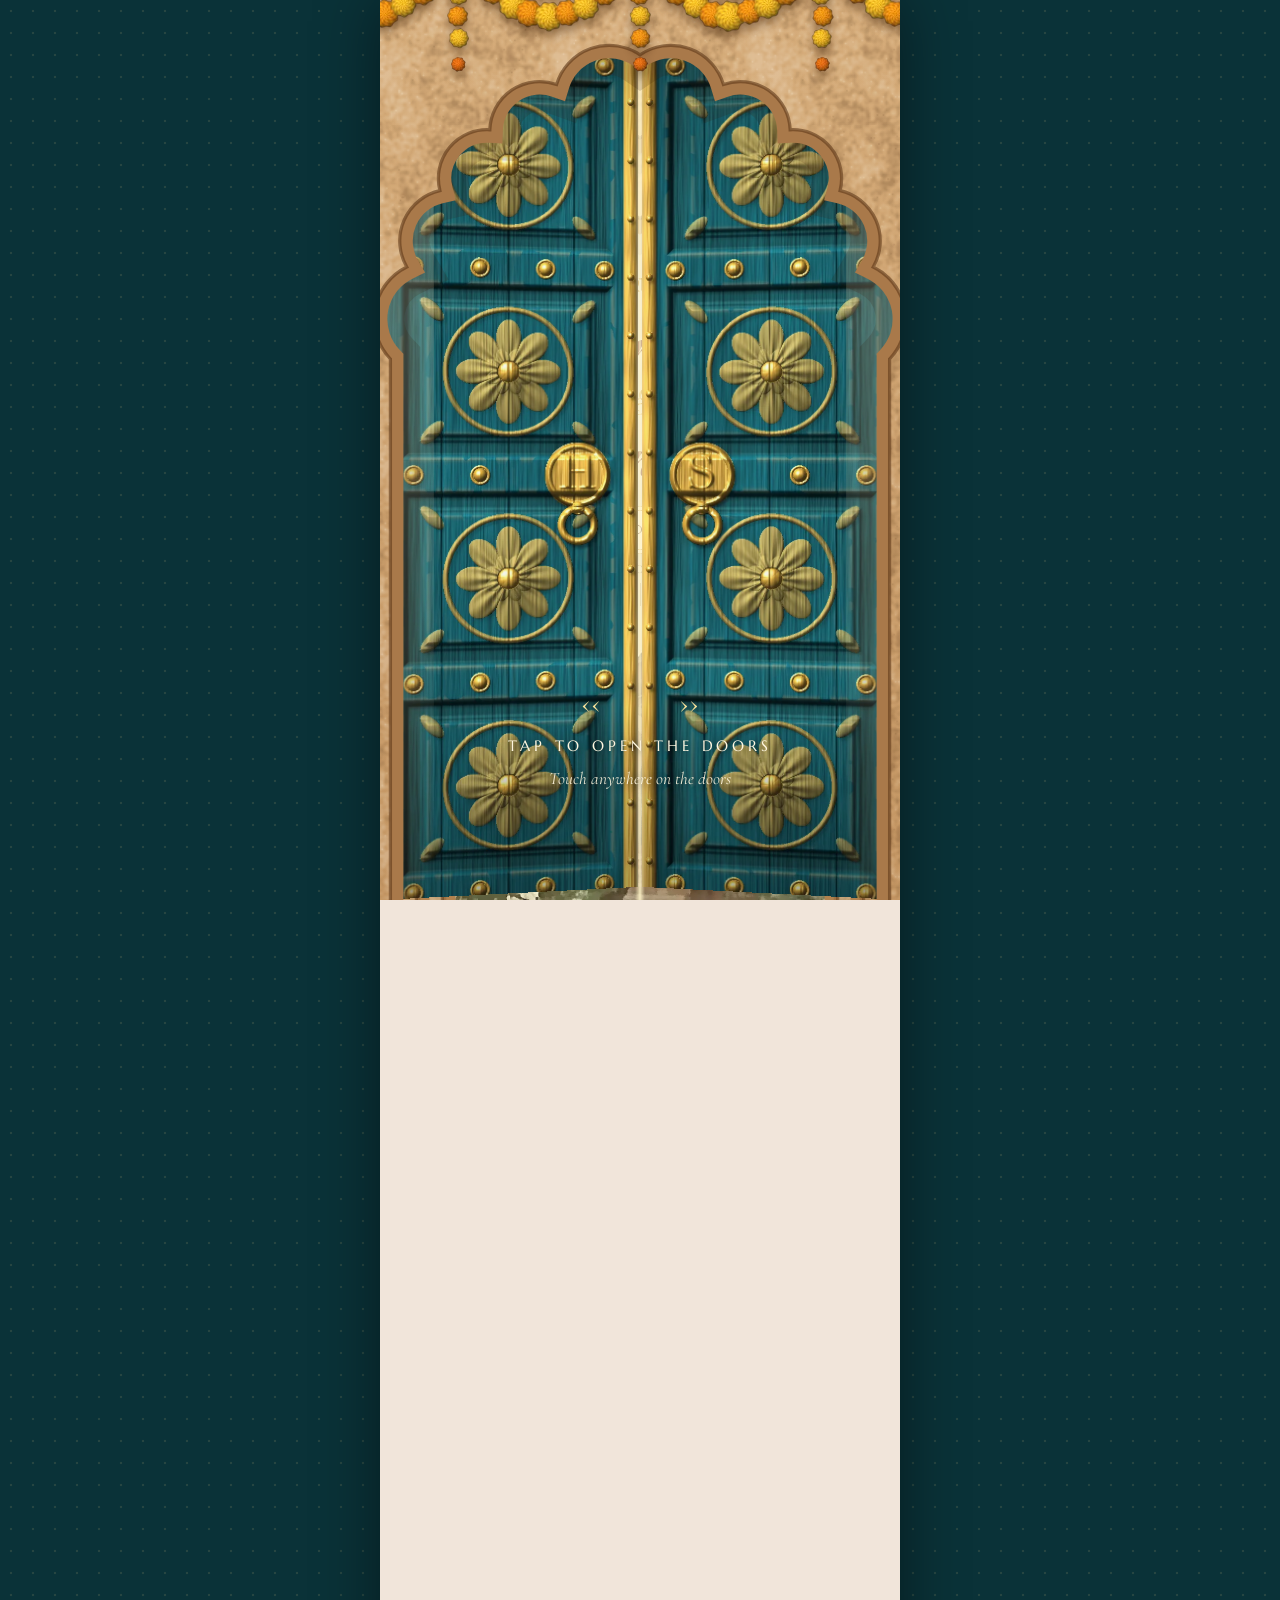
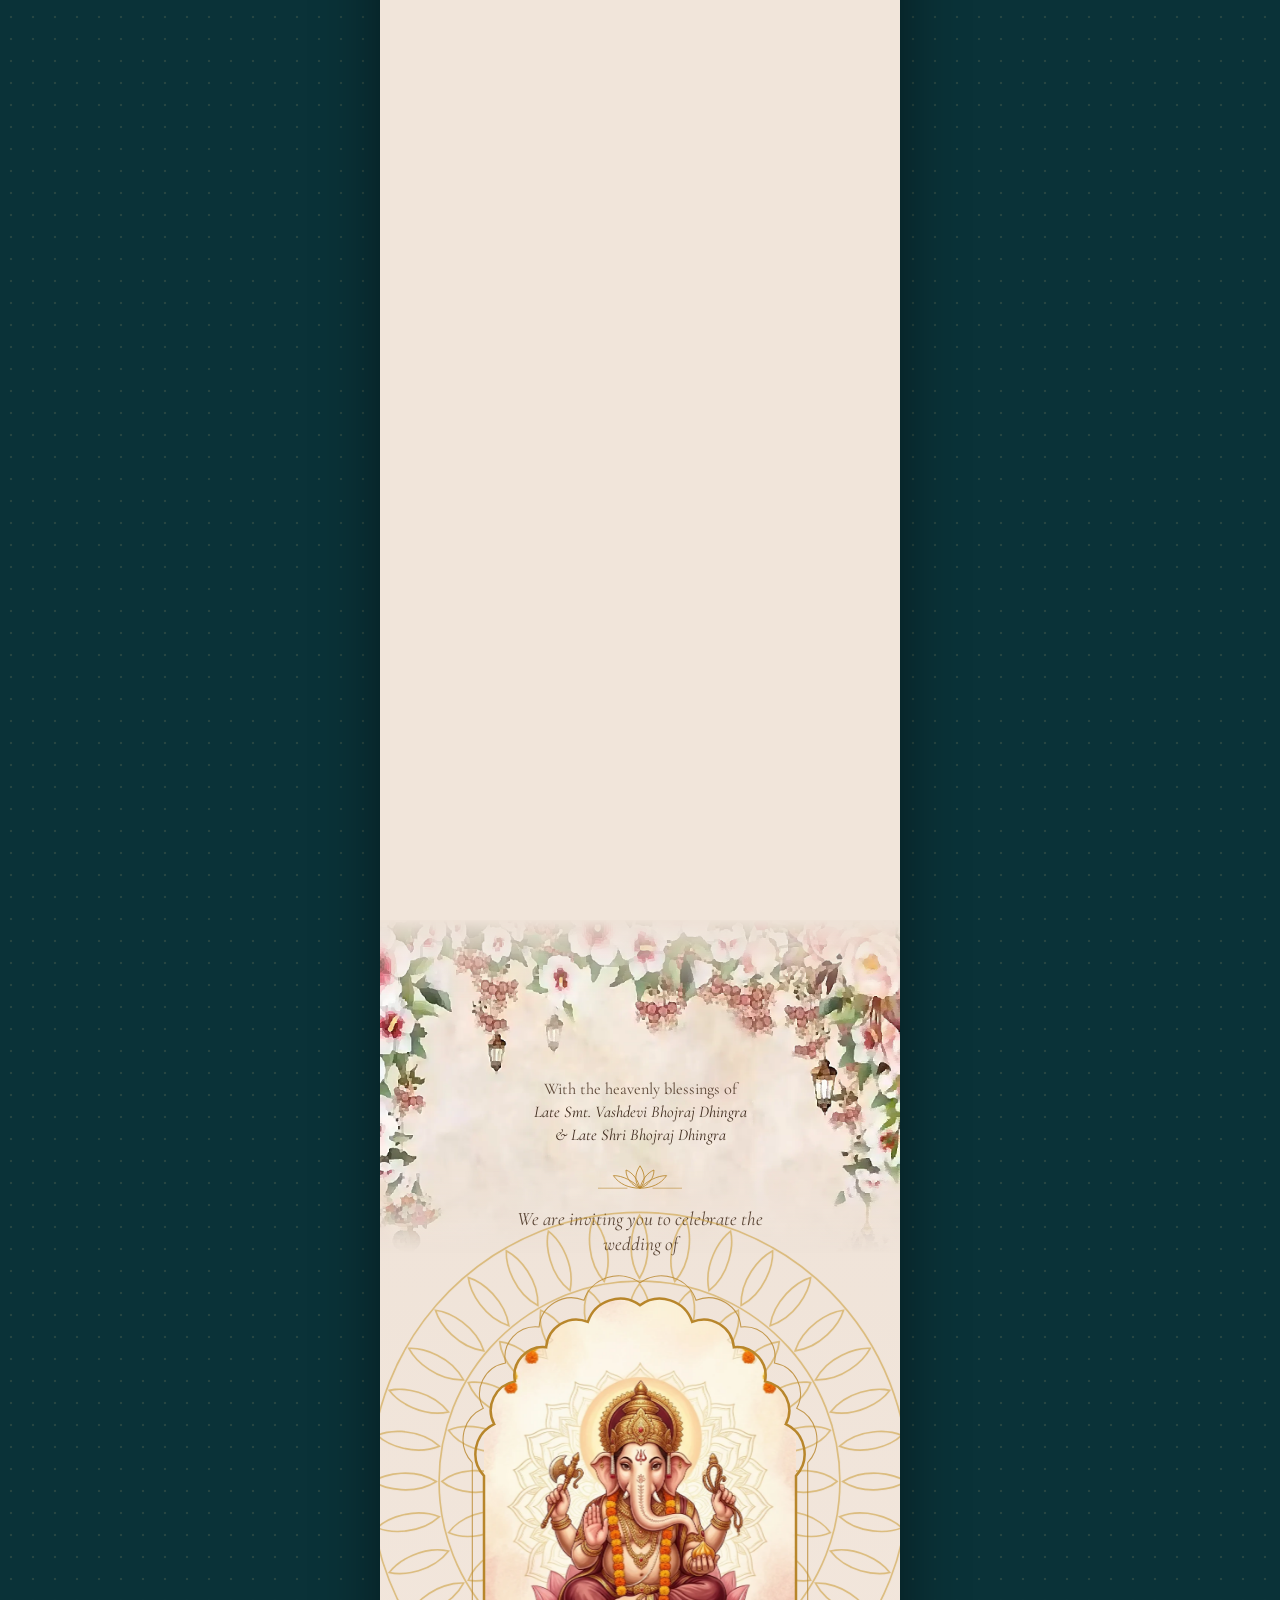
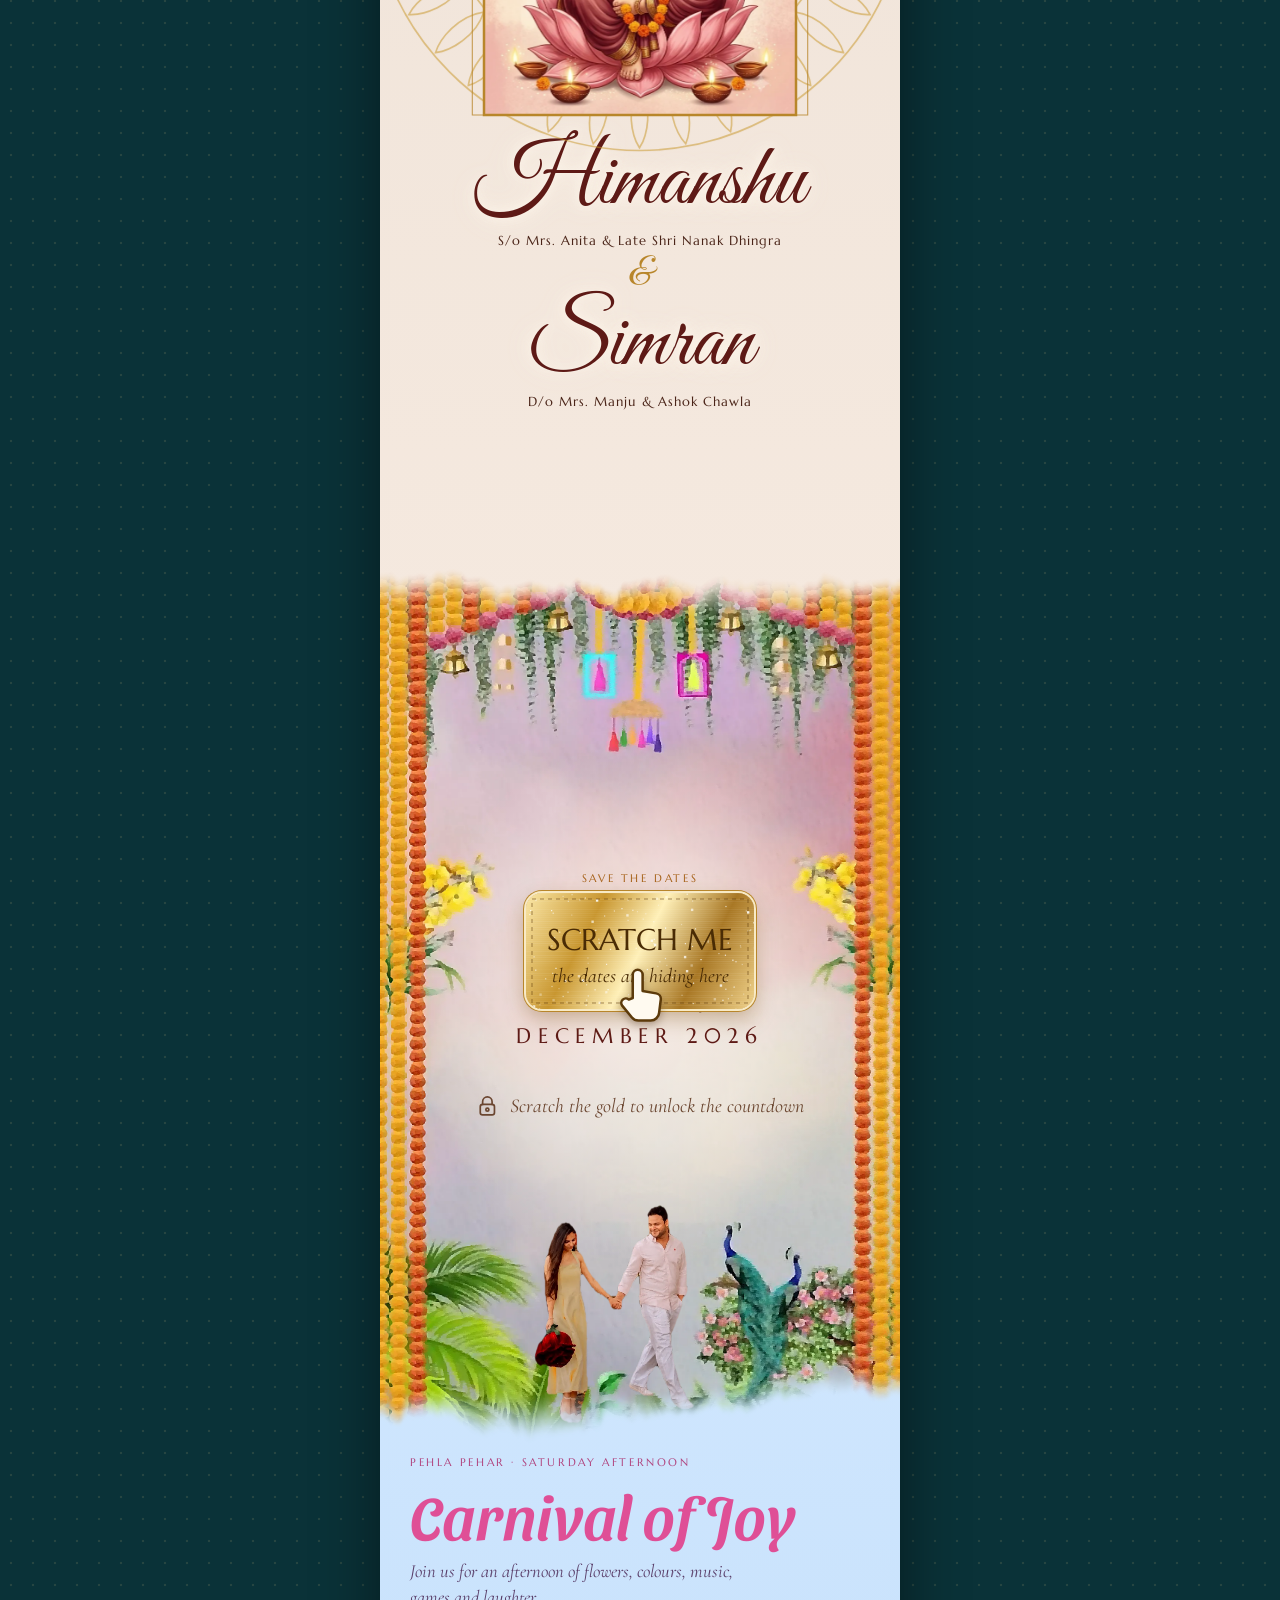
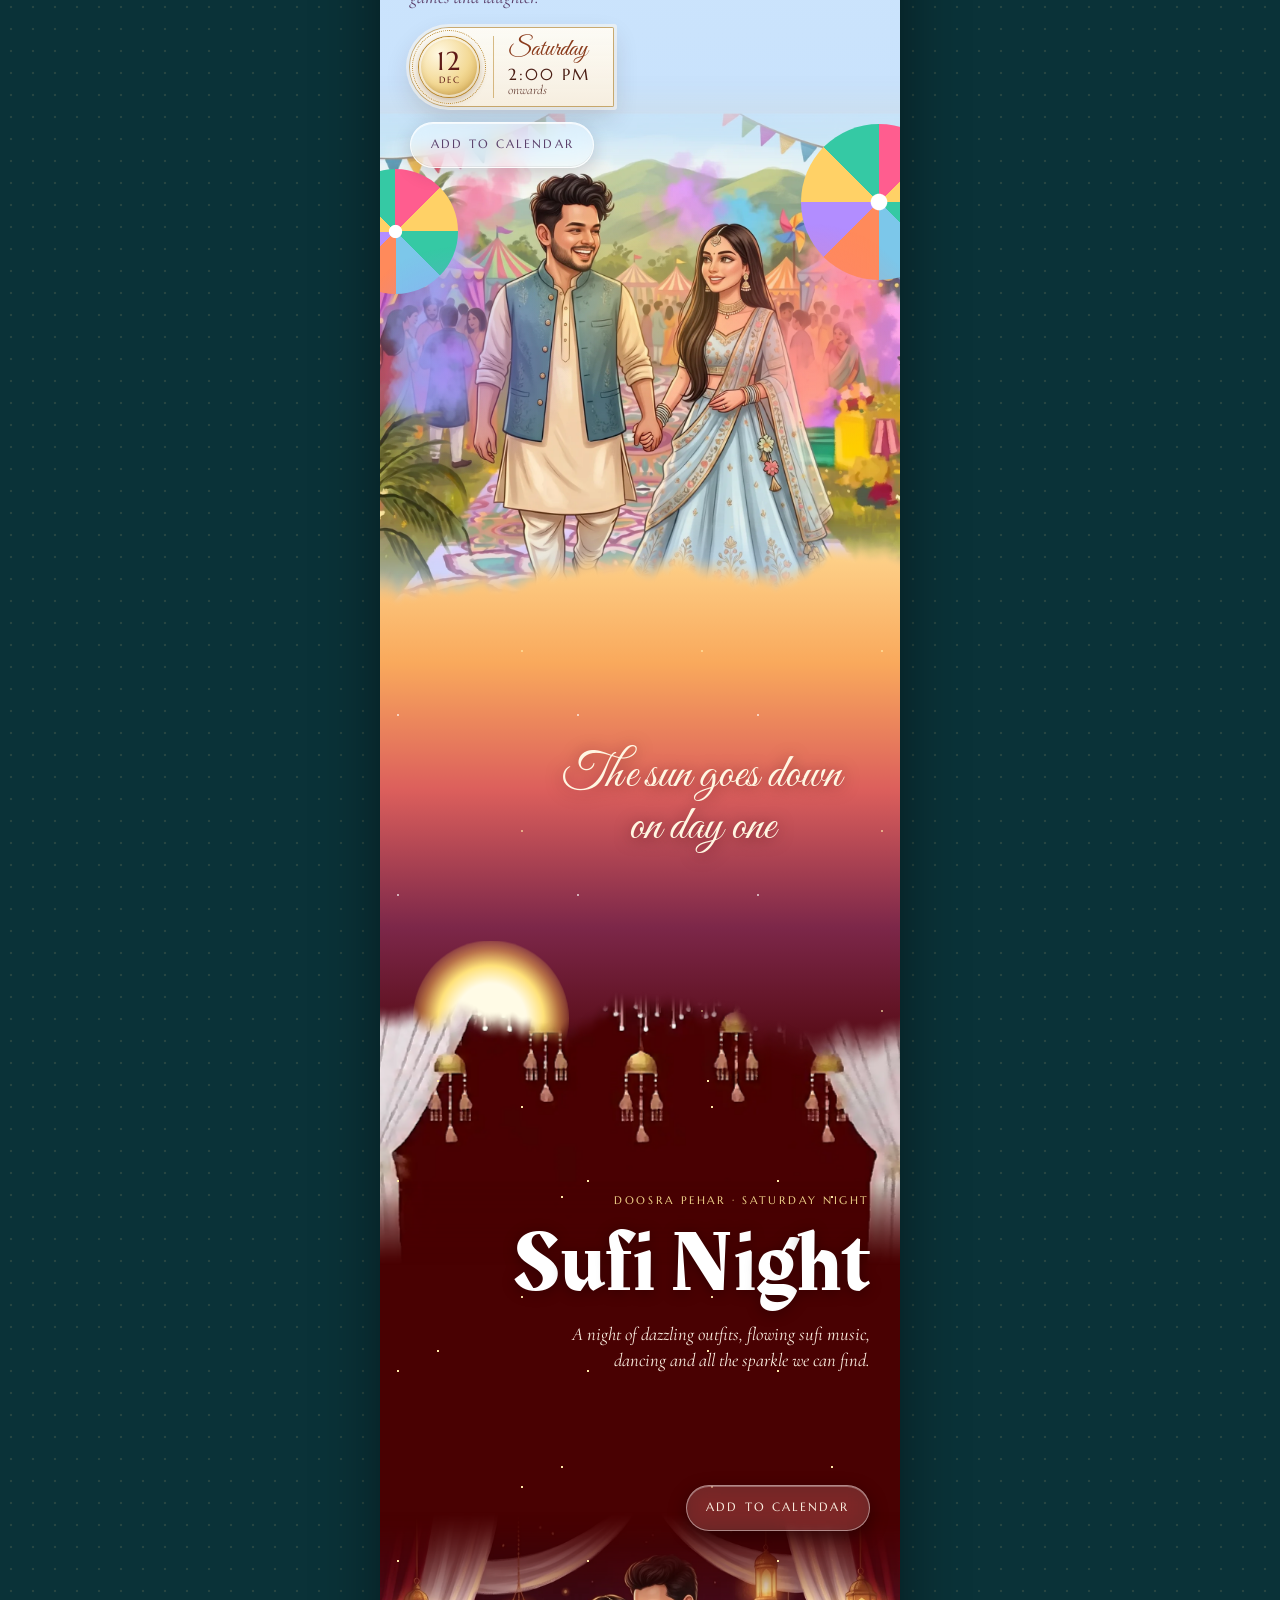
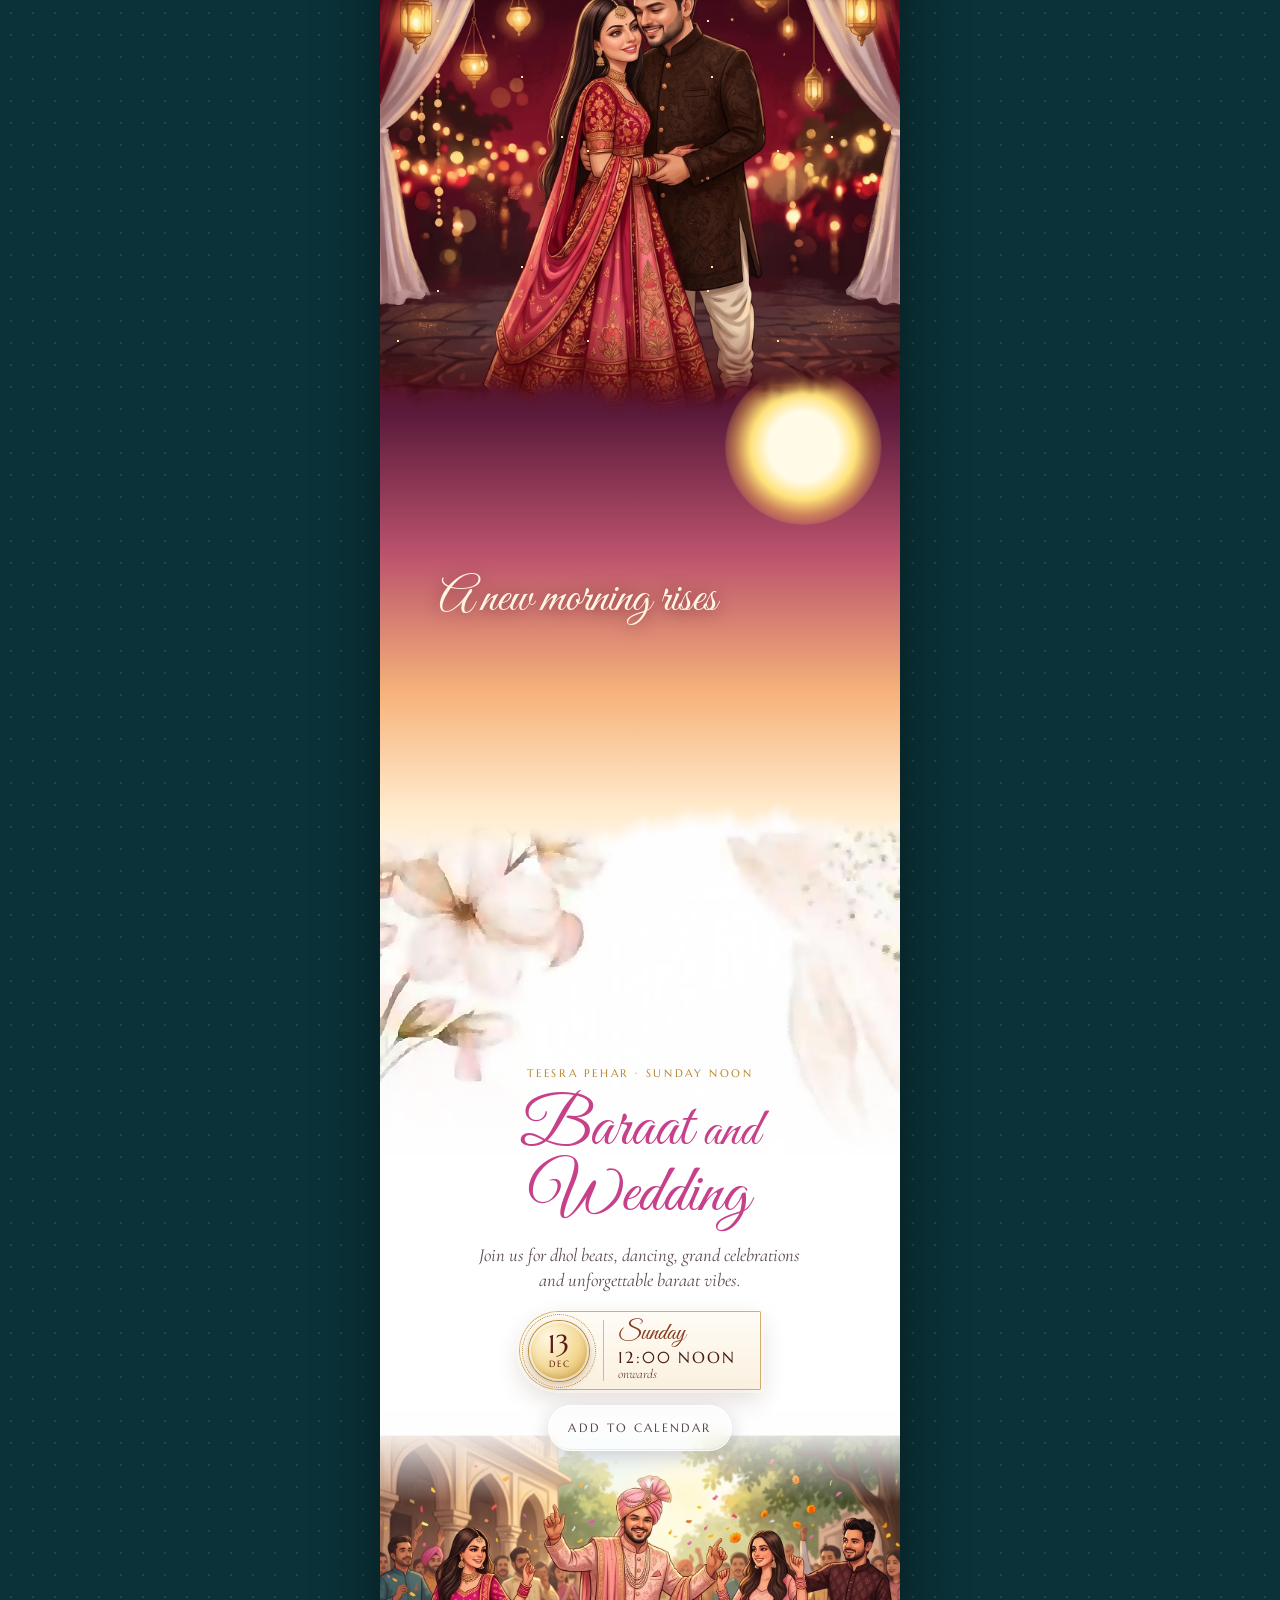
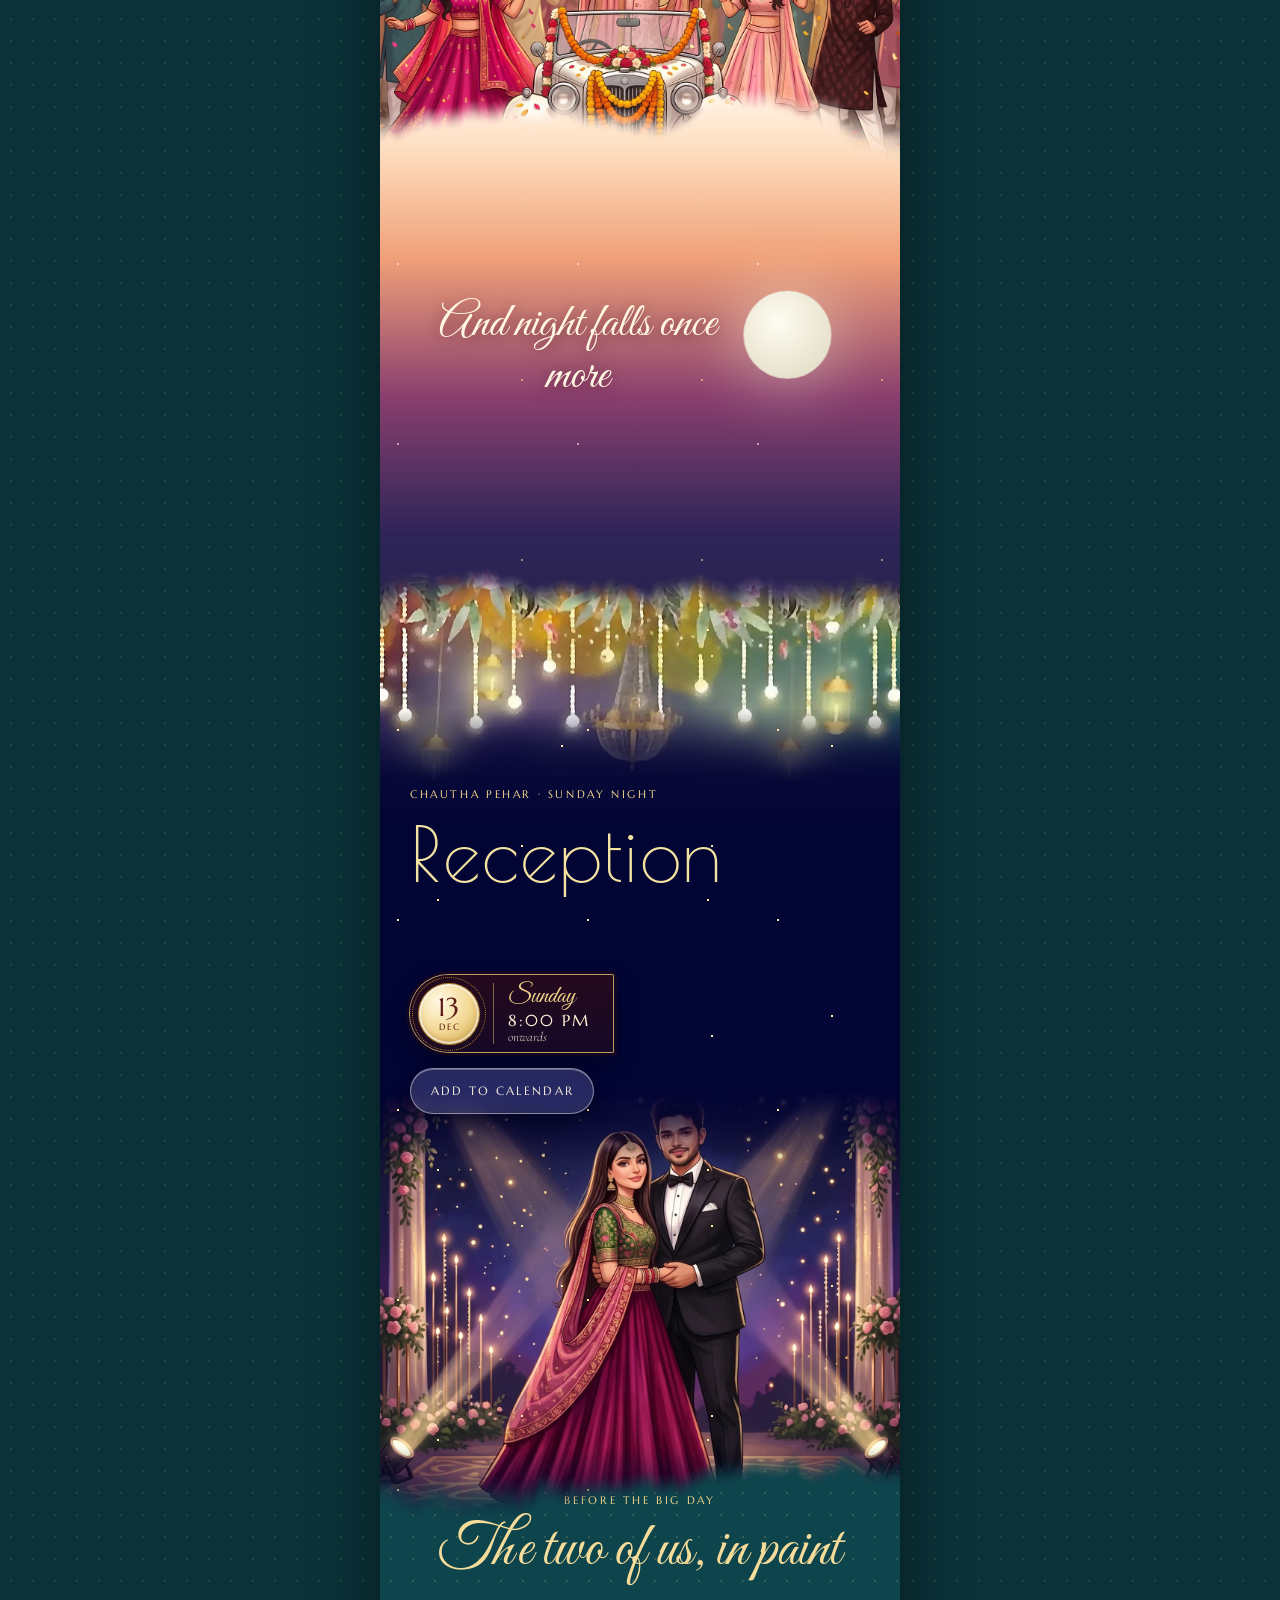
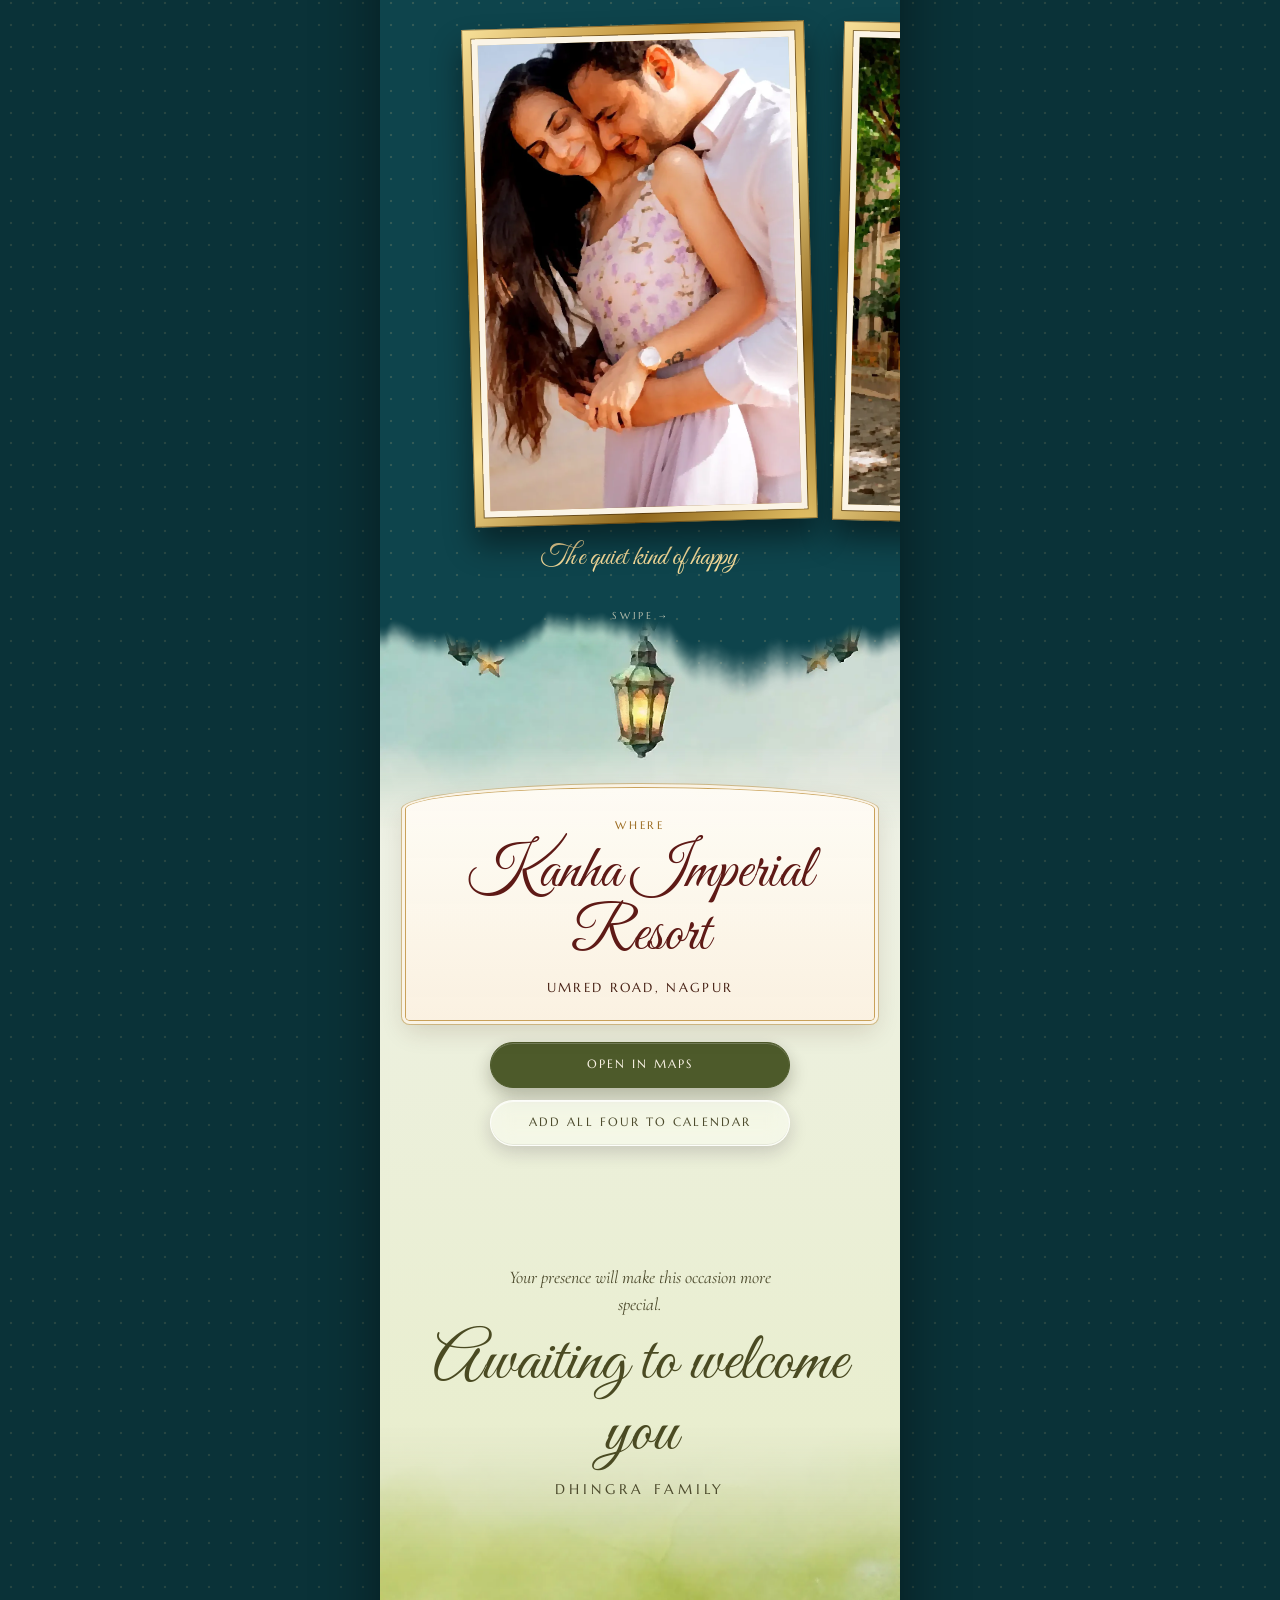
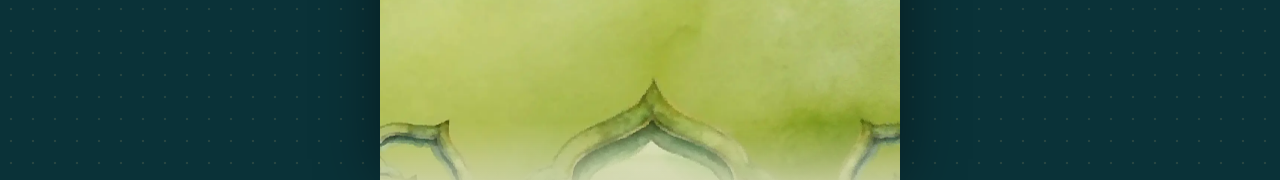
==== commit ec1ad987: "Bust main.js cache after RSVP removal" ====
--- a/index.html
+++ b/index.html
@@ -268,6 +268,6 @@
 </section>
 
 </main>
-<script src="main.js?v=15" defer></script>
+<script src="main.js?v=16" defer></script>
 </body>
 </html>
